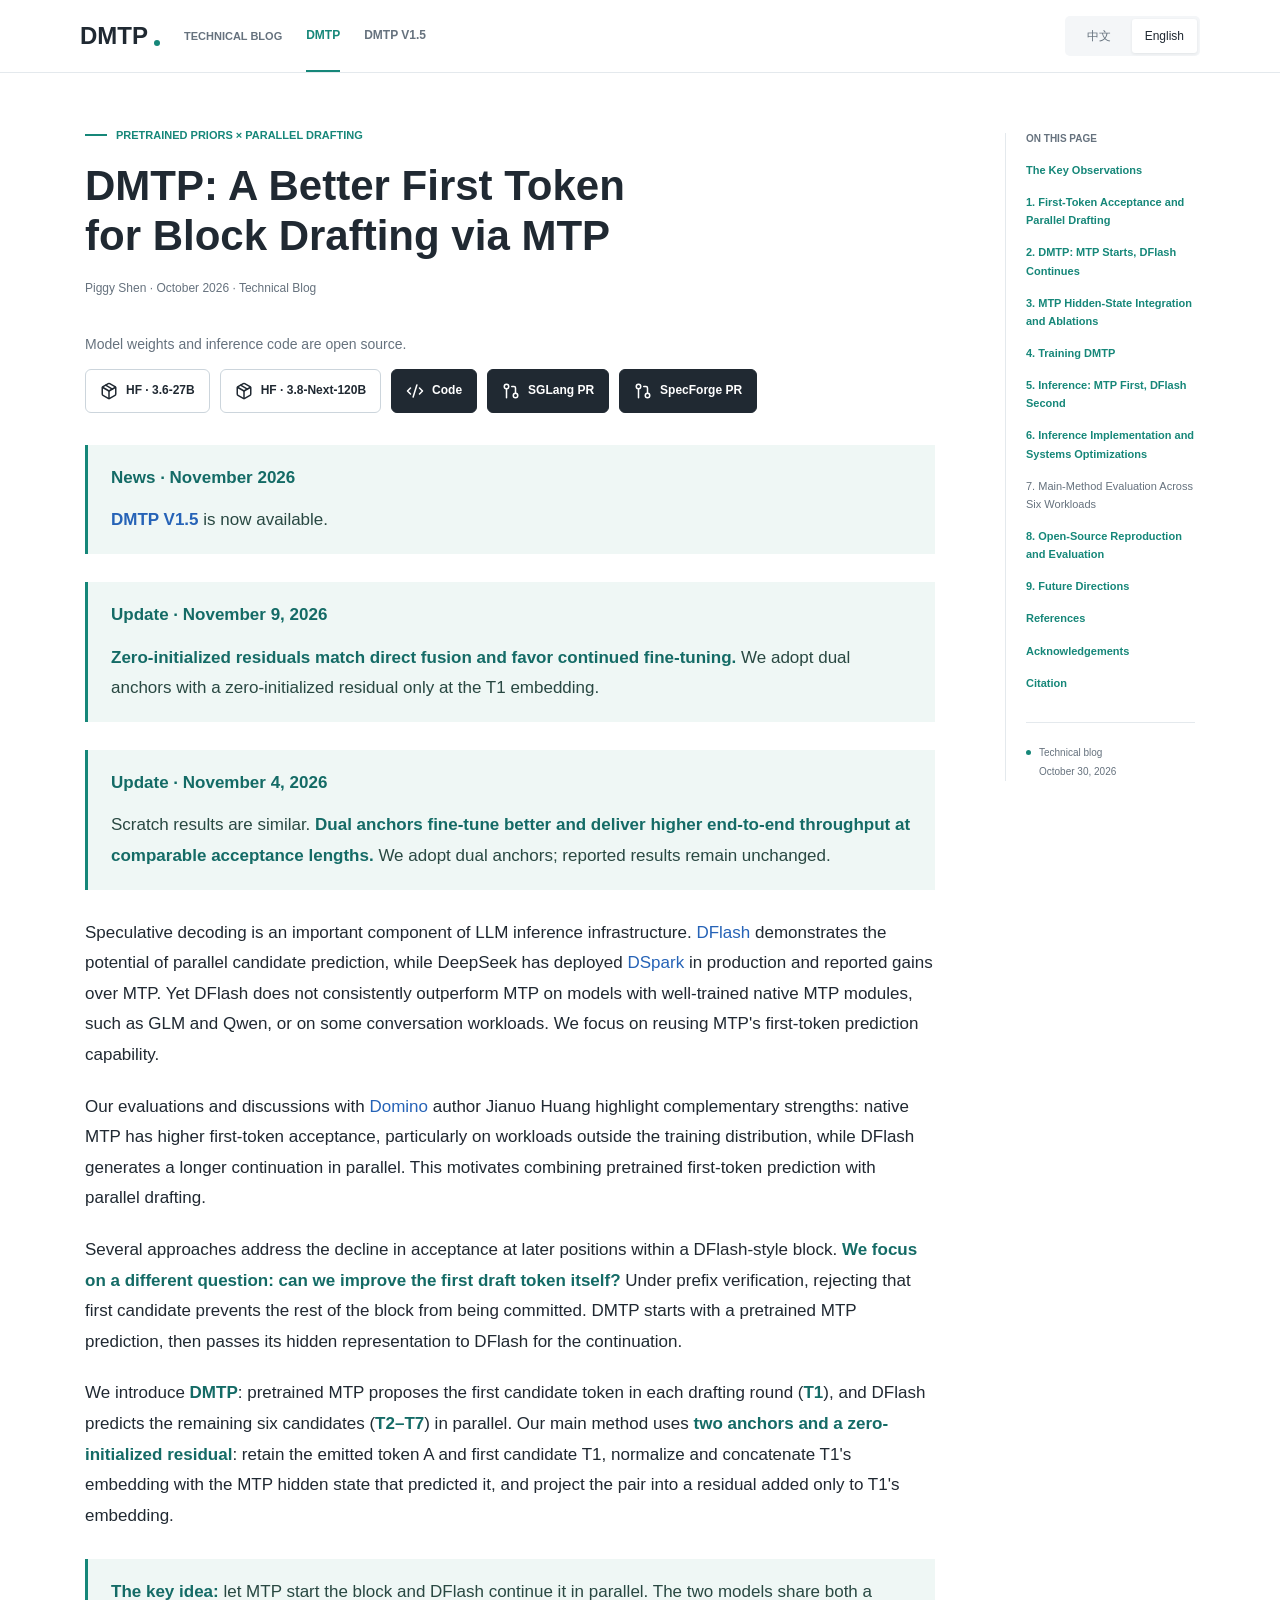
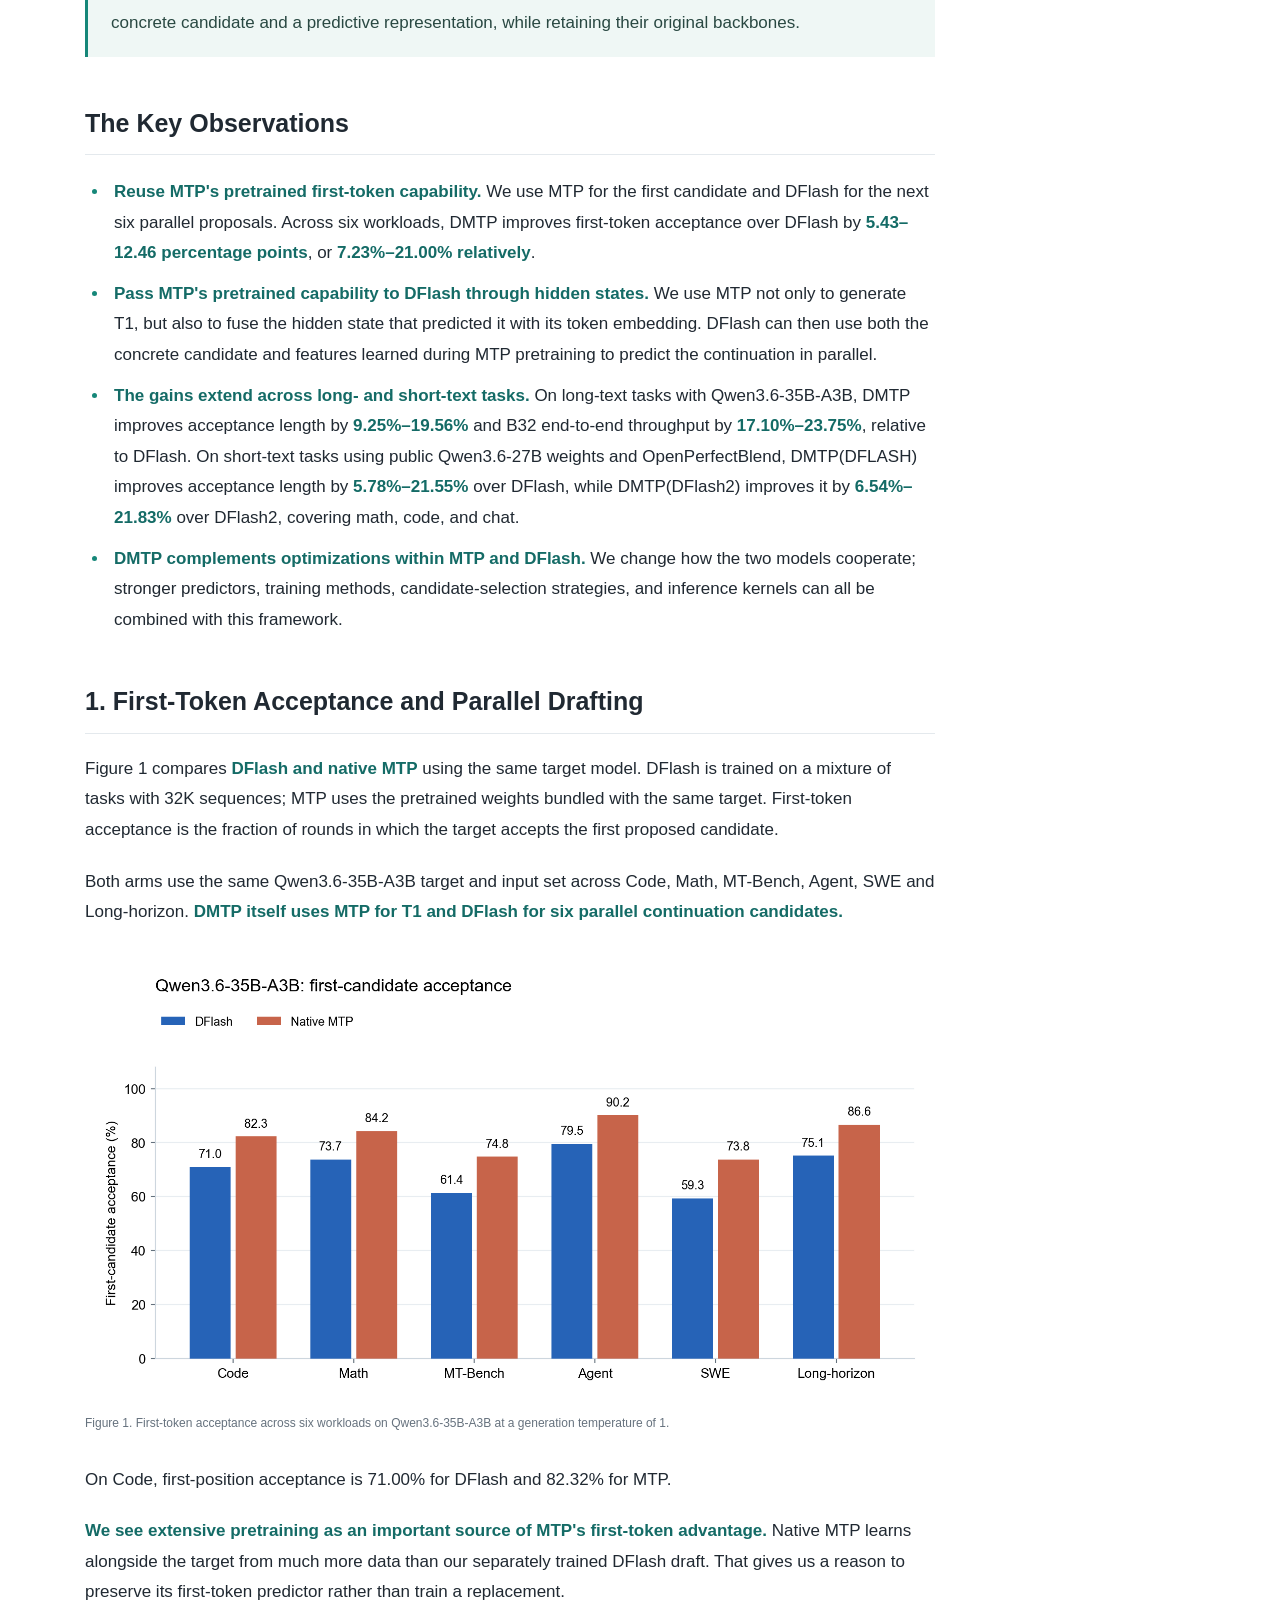
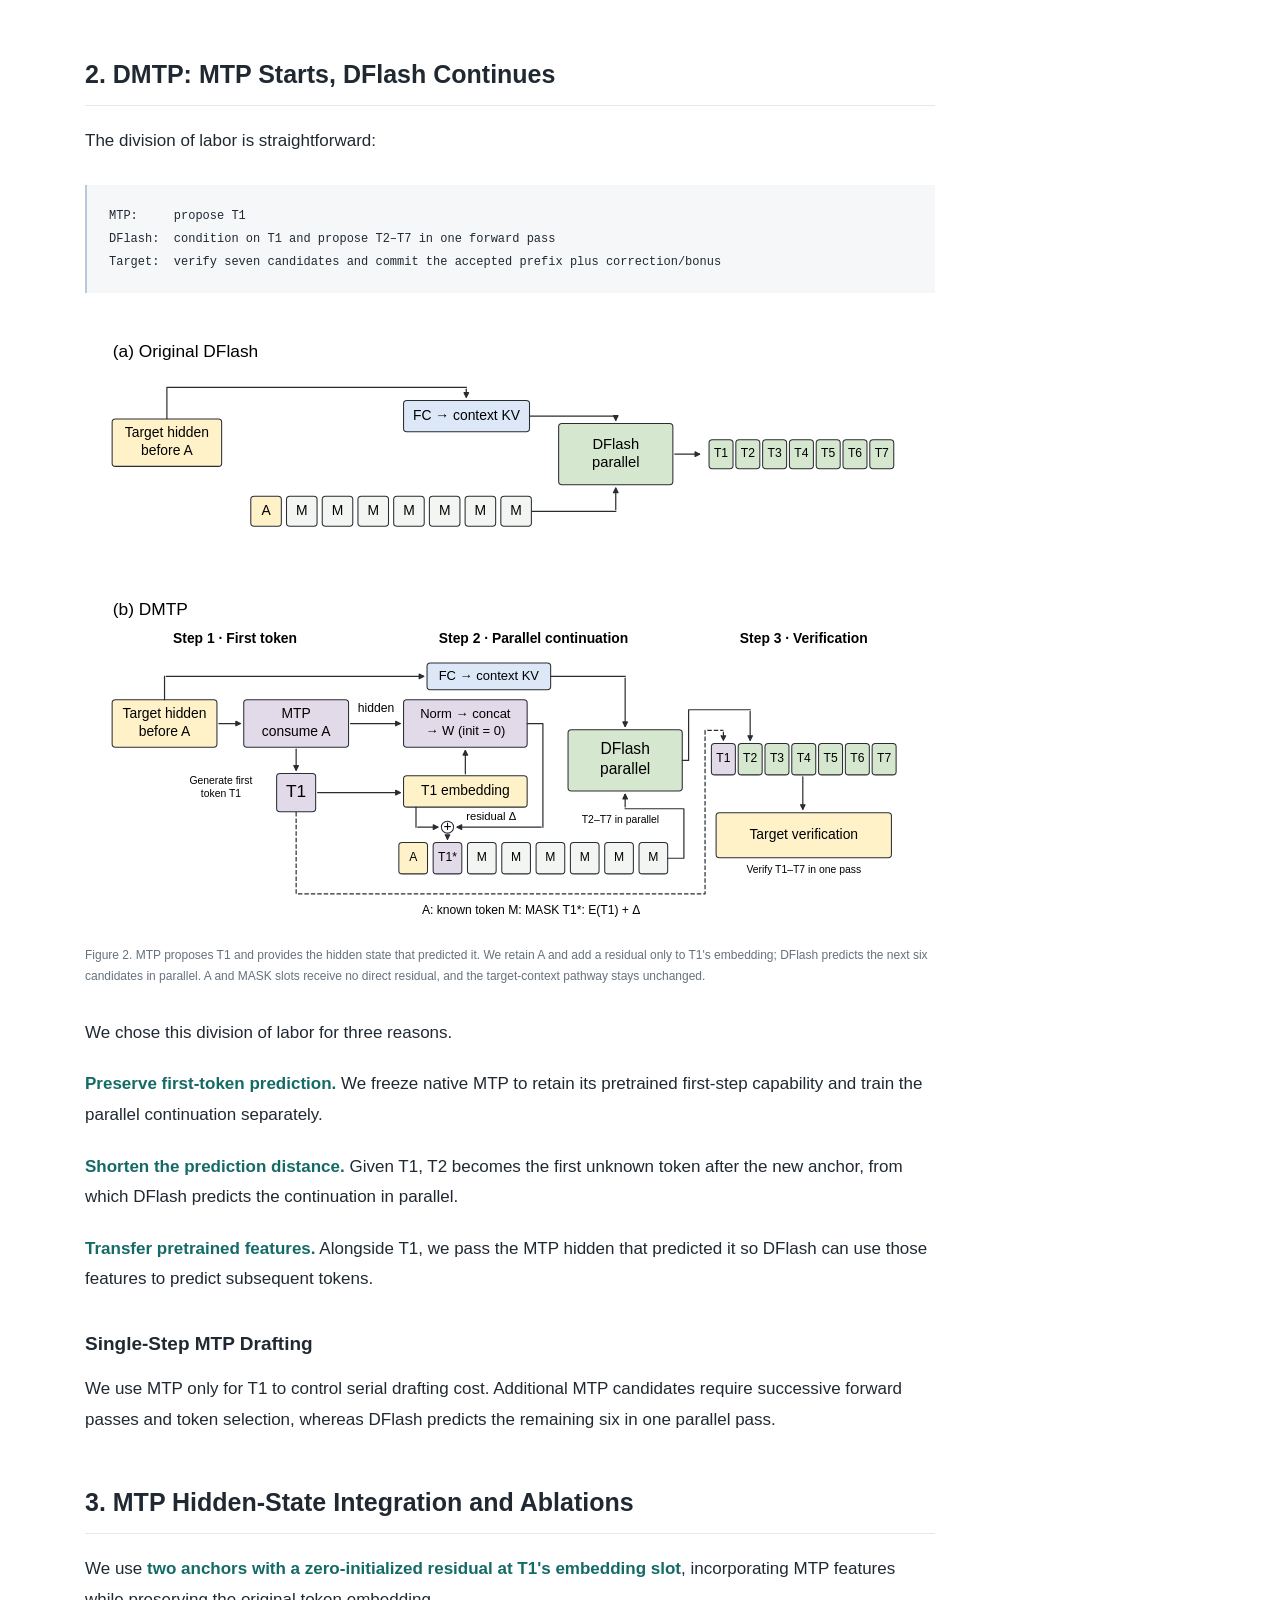
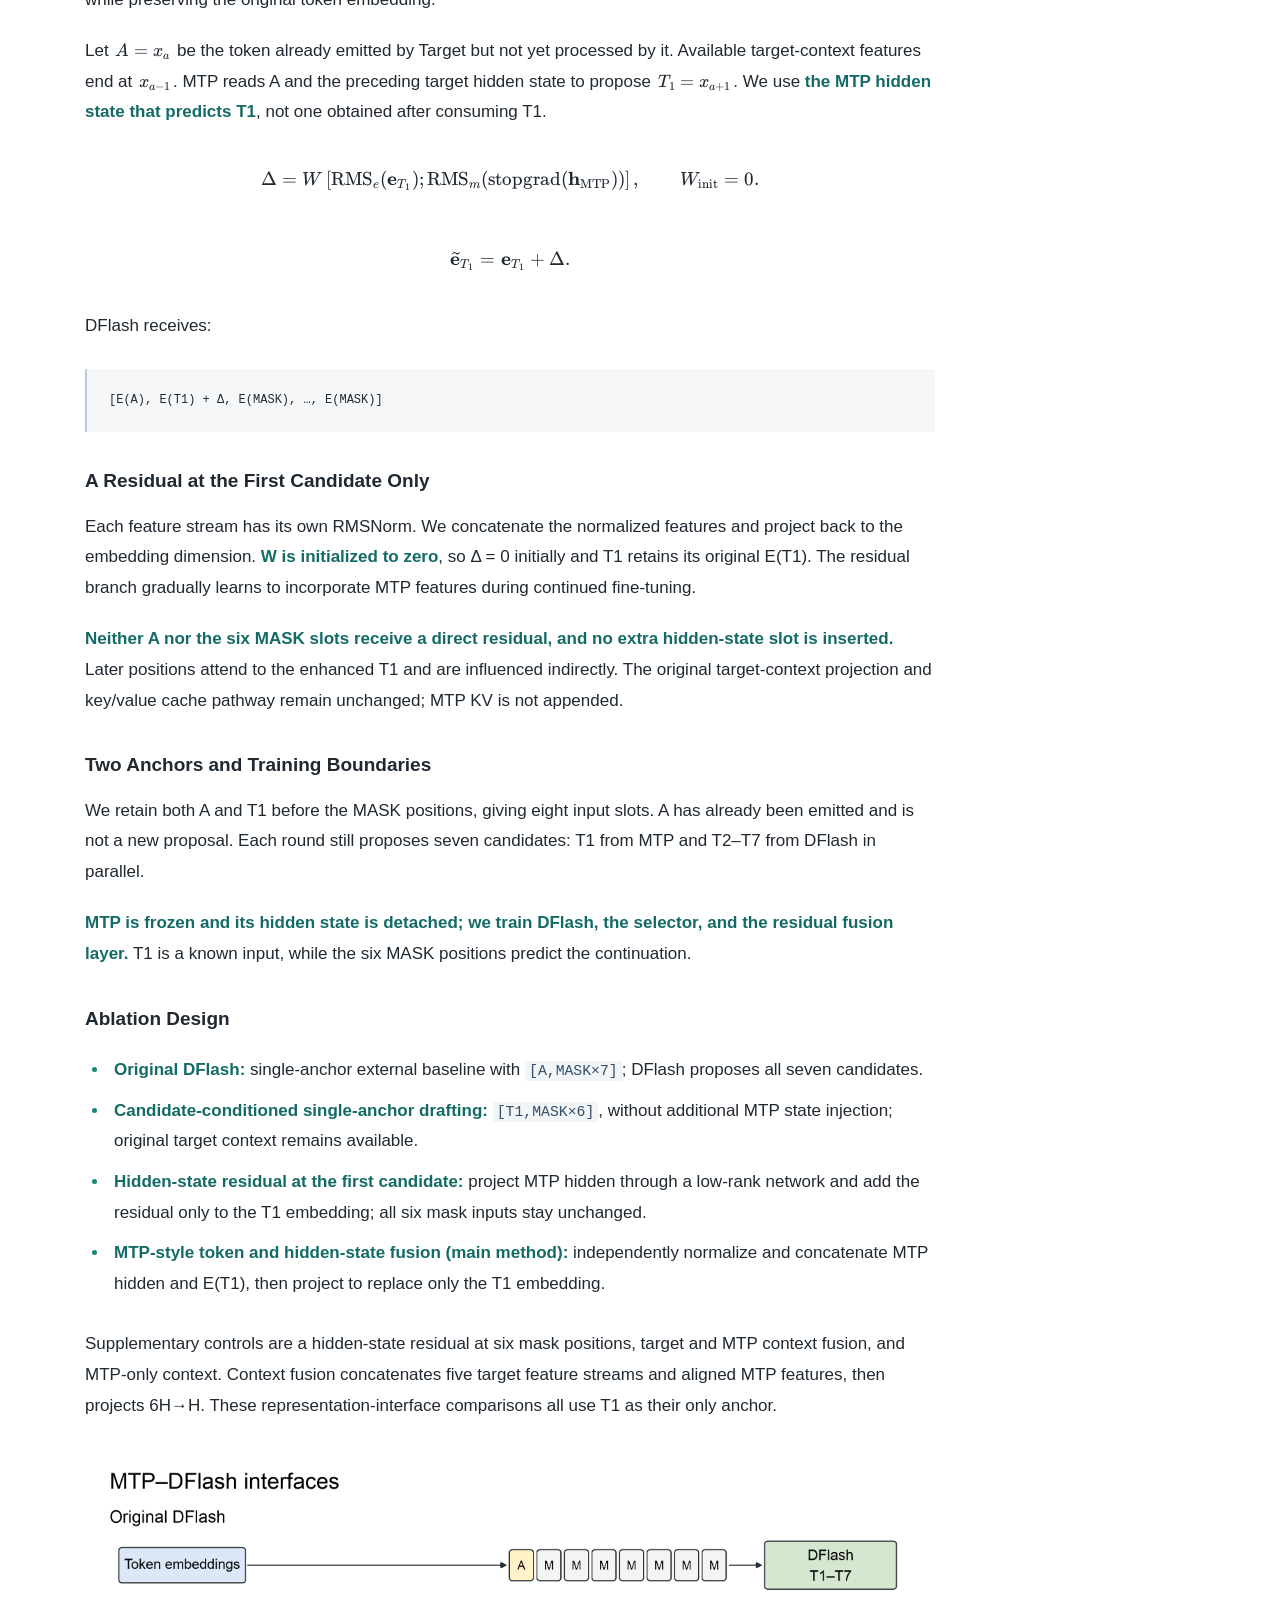
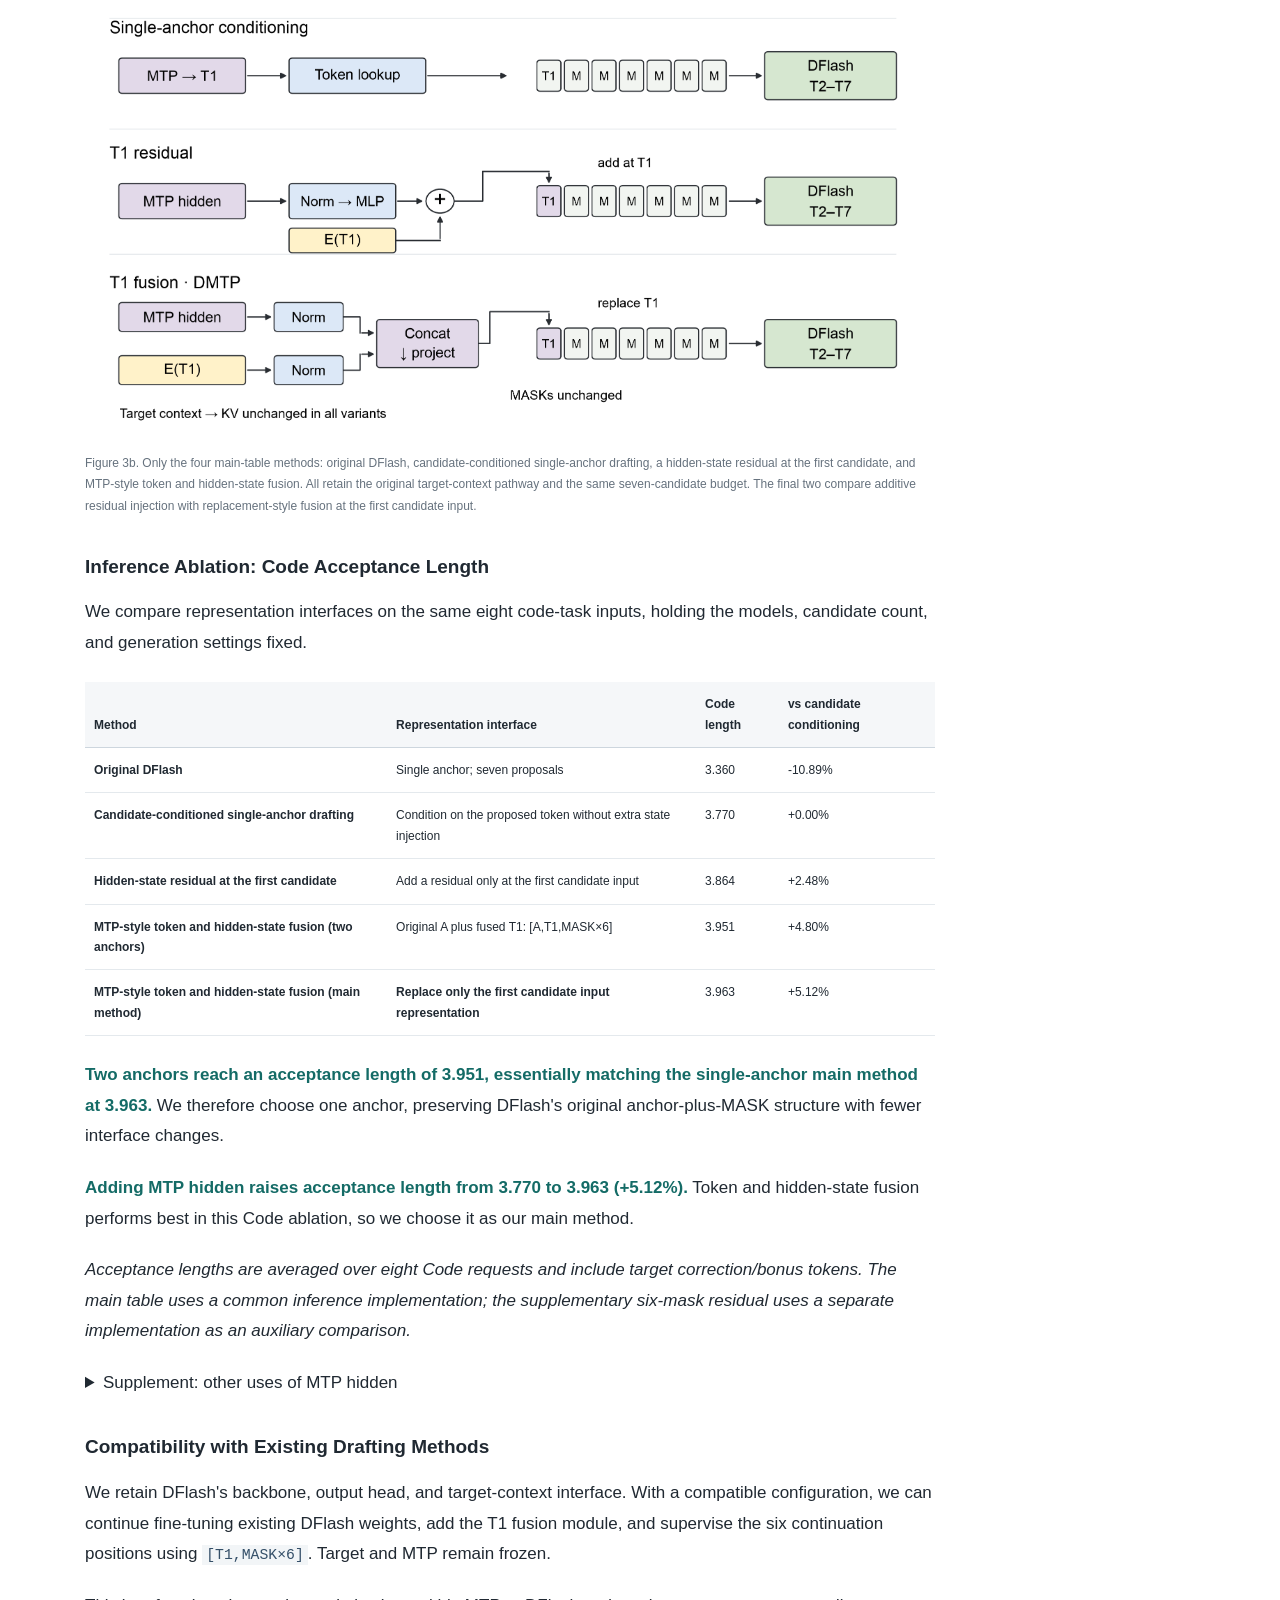
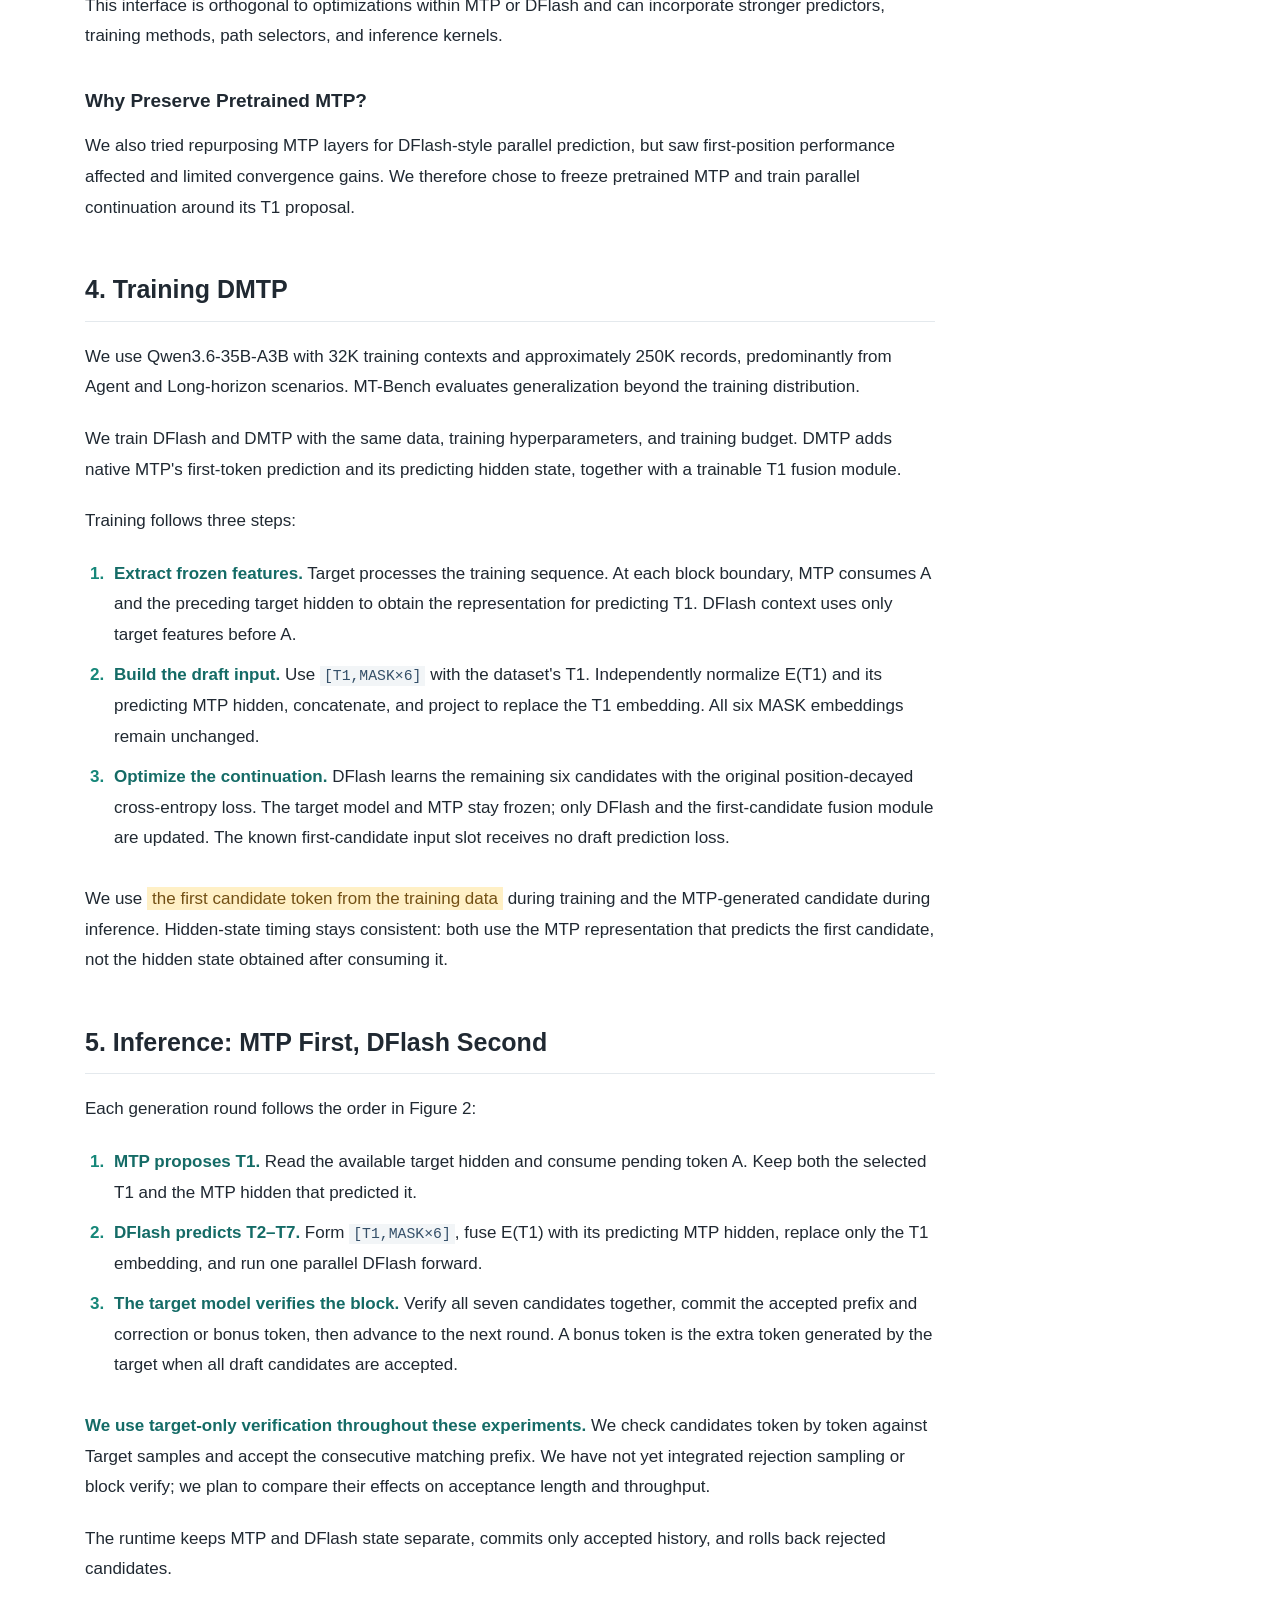
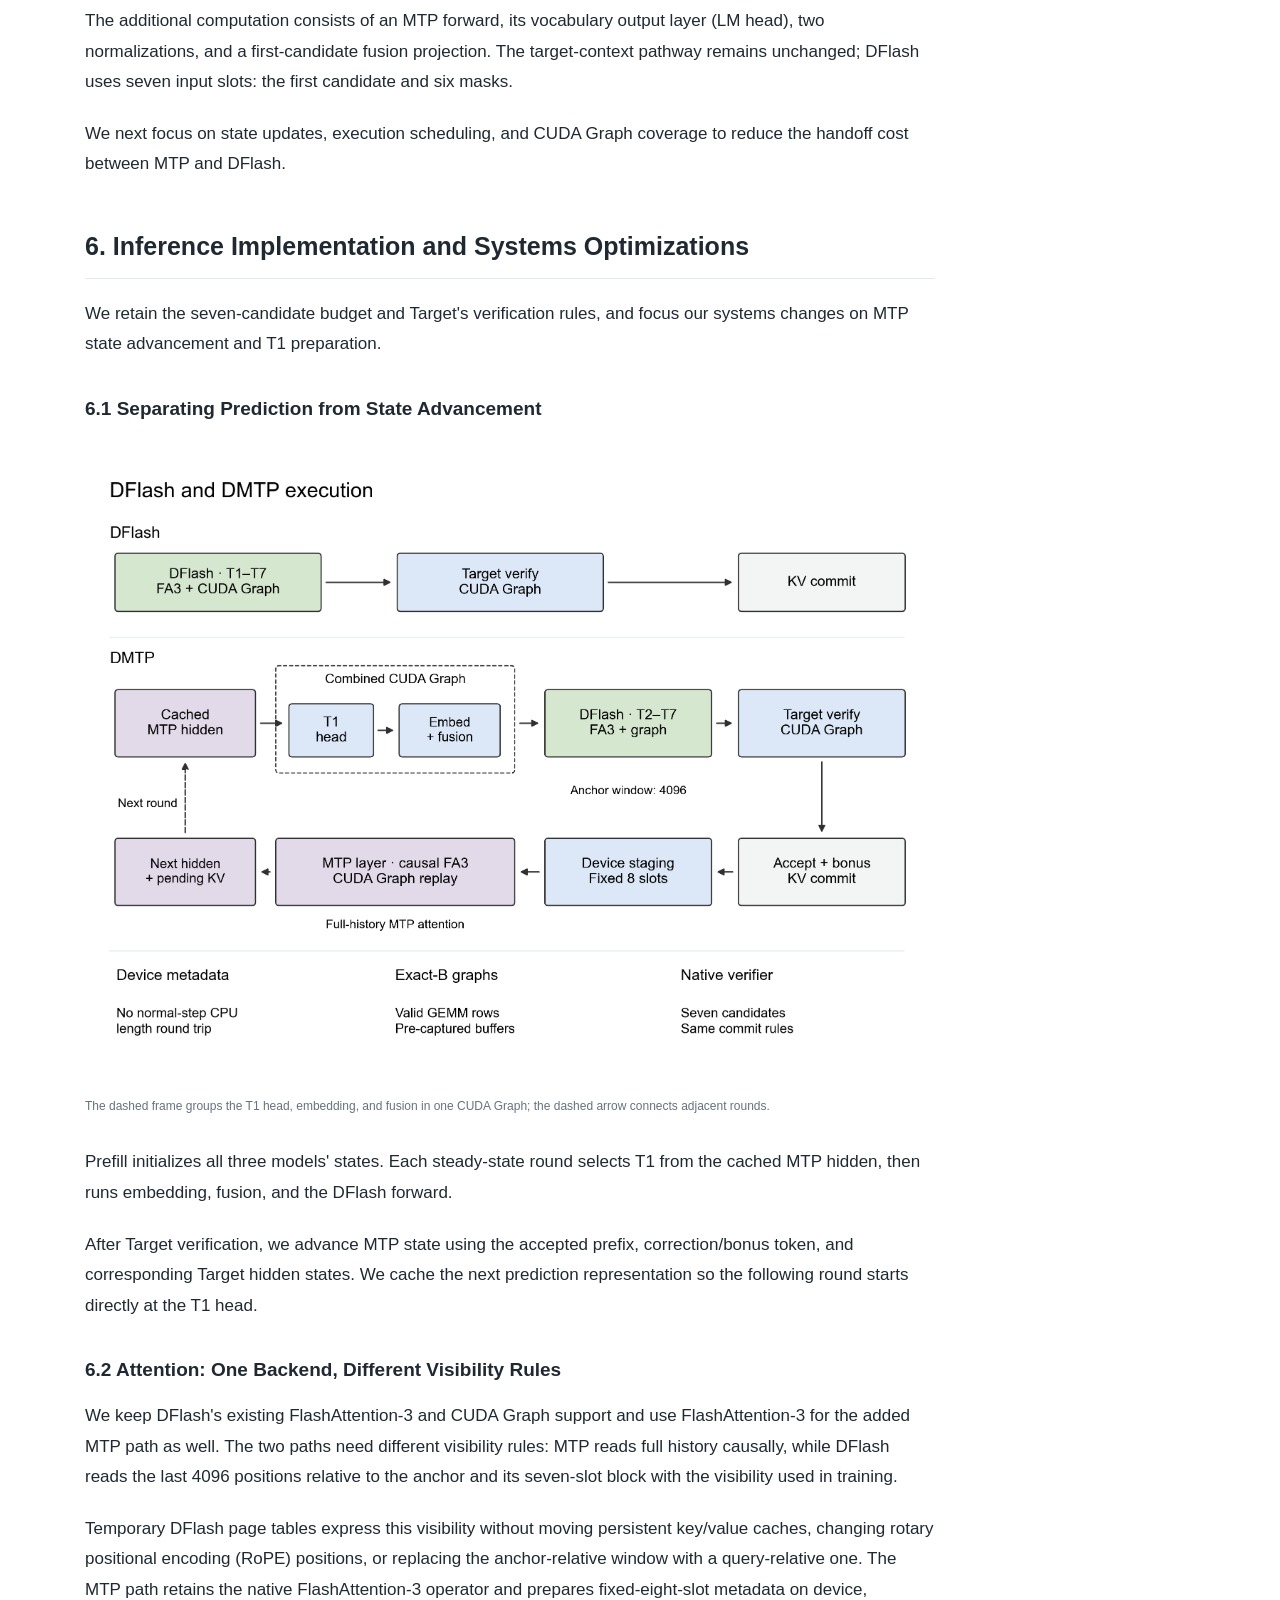
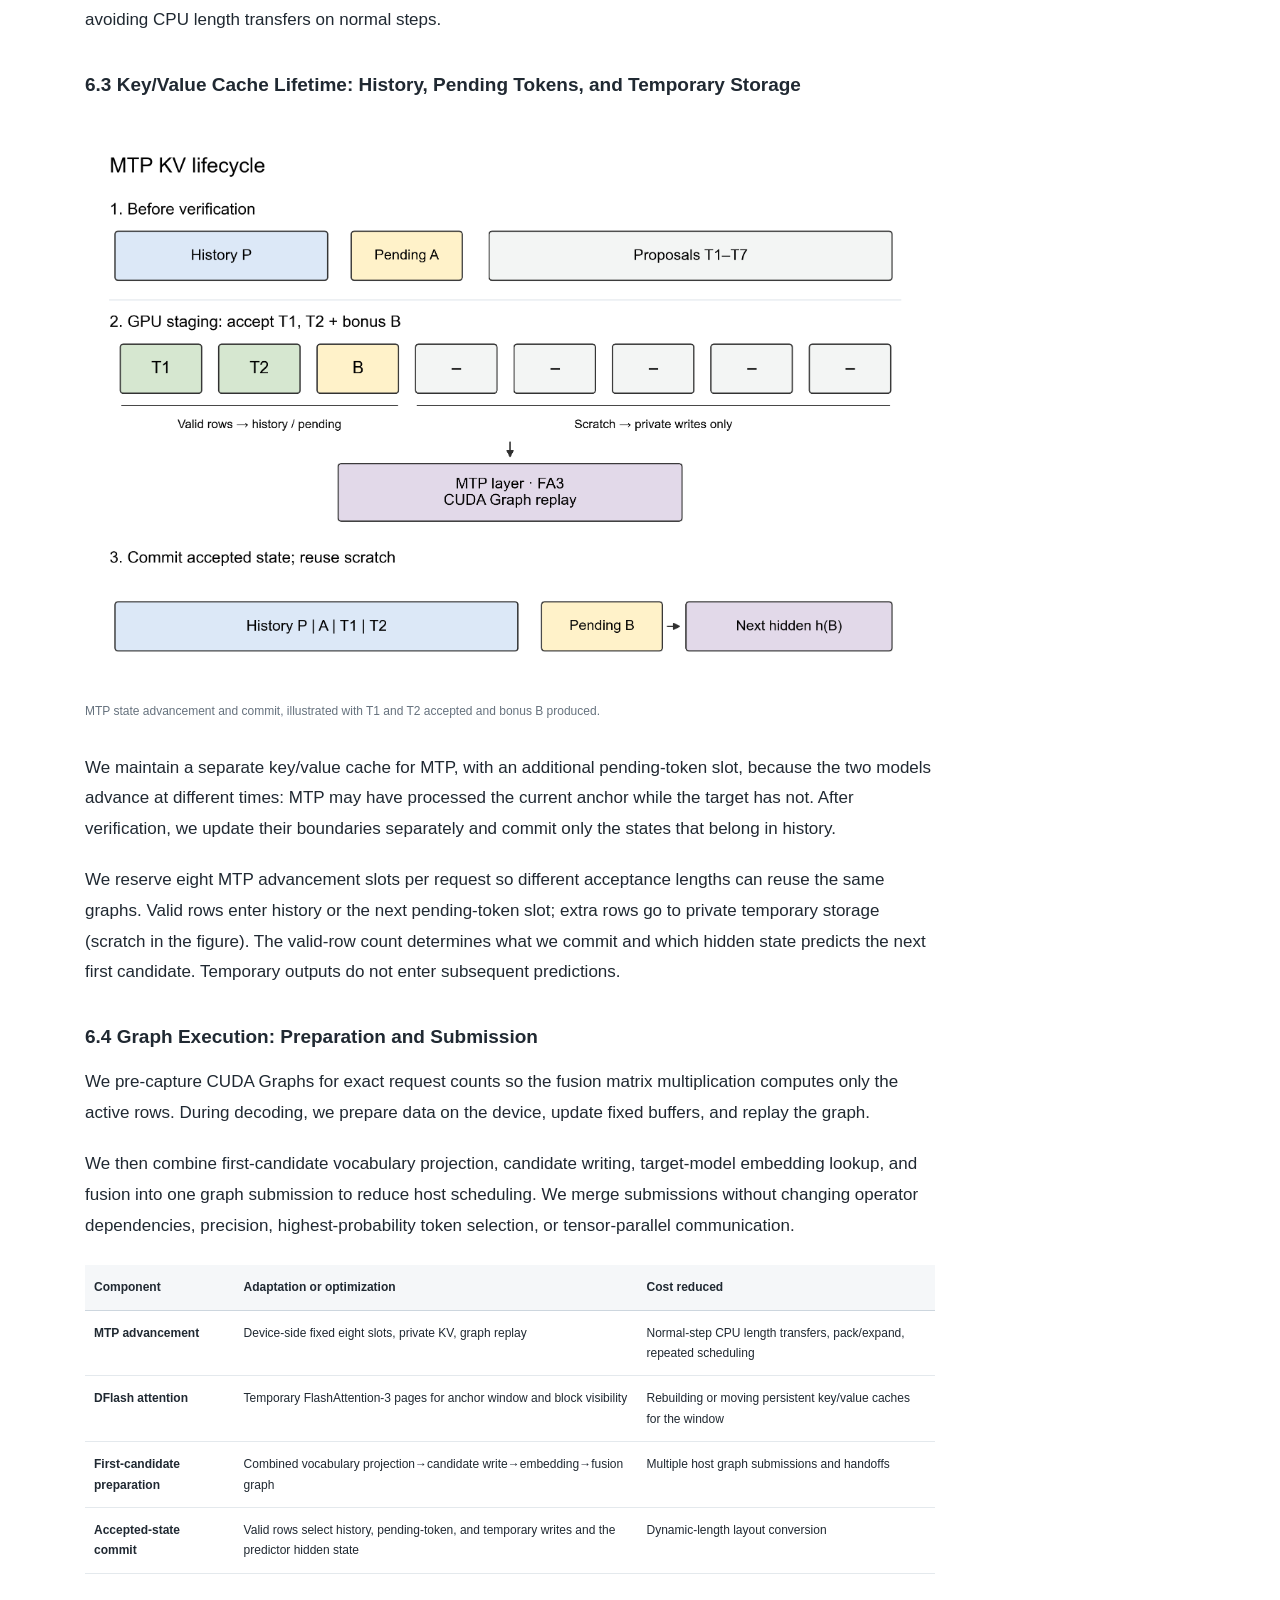
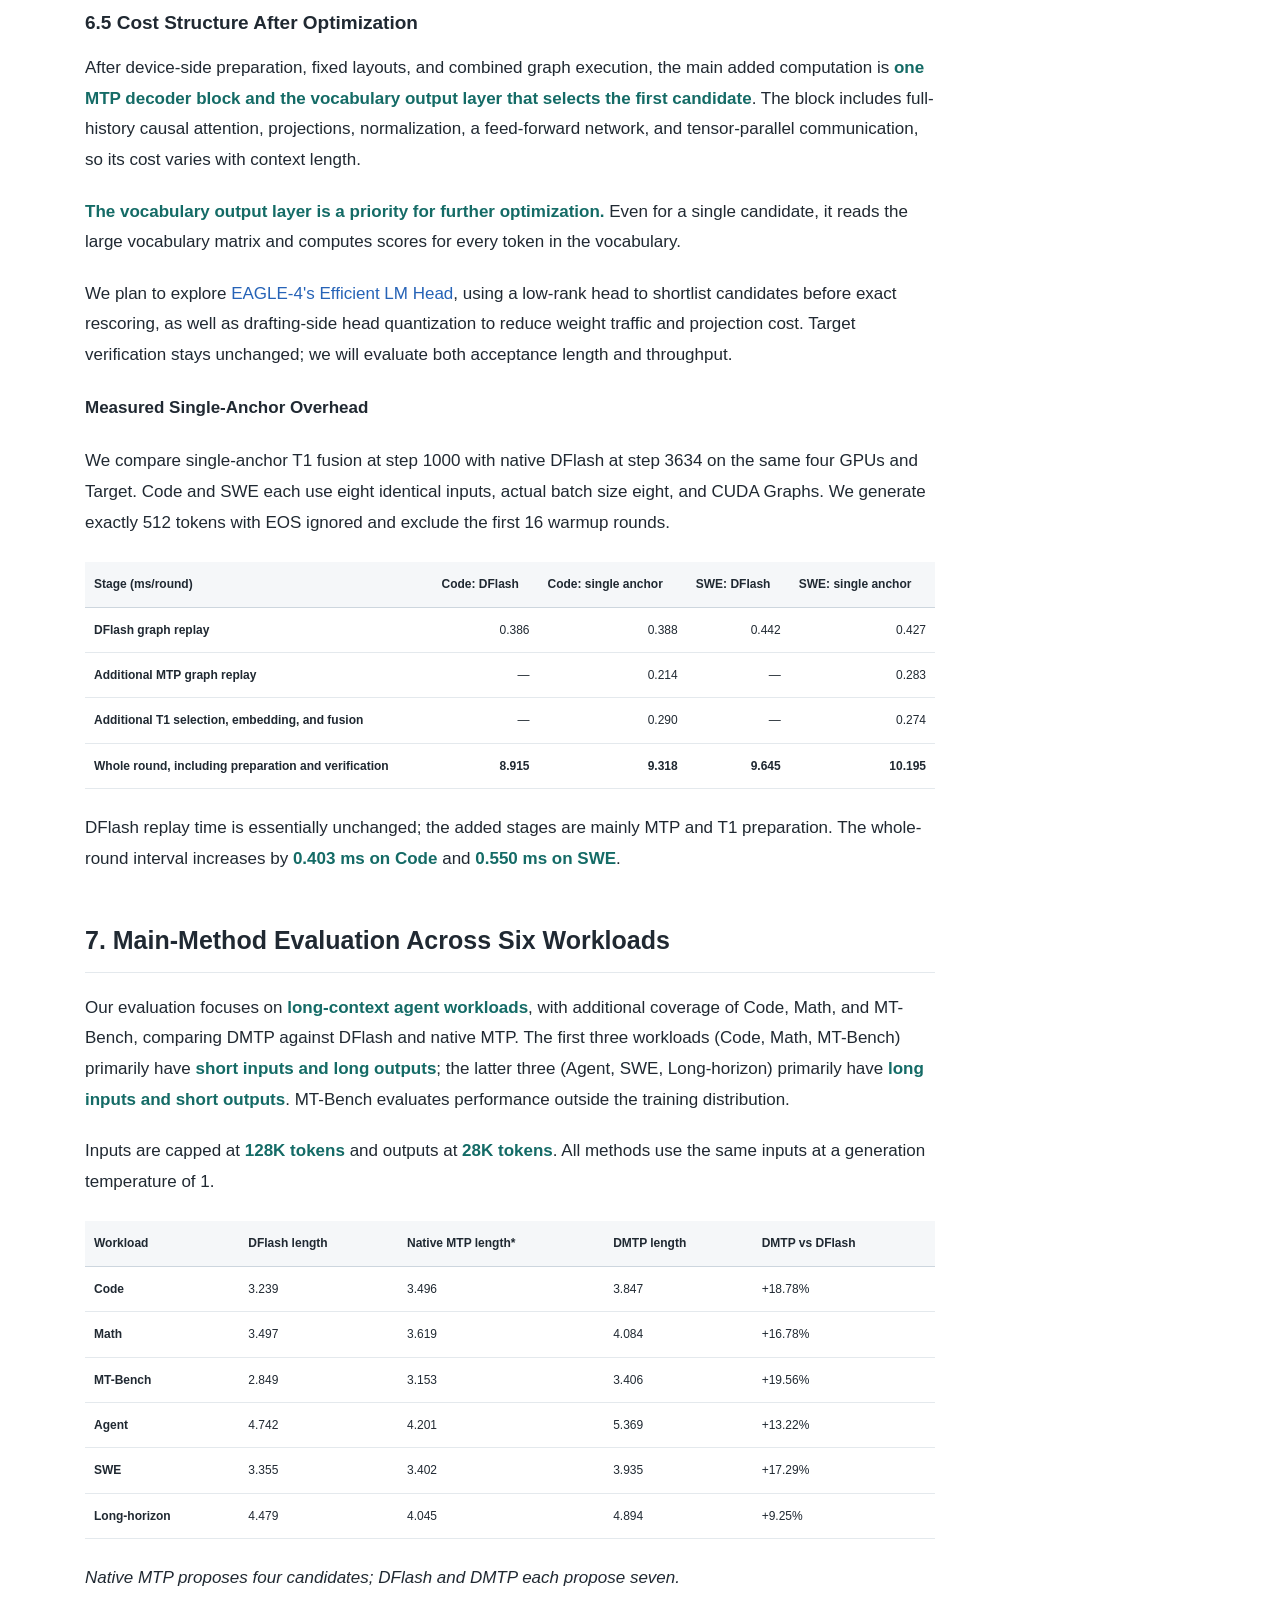
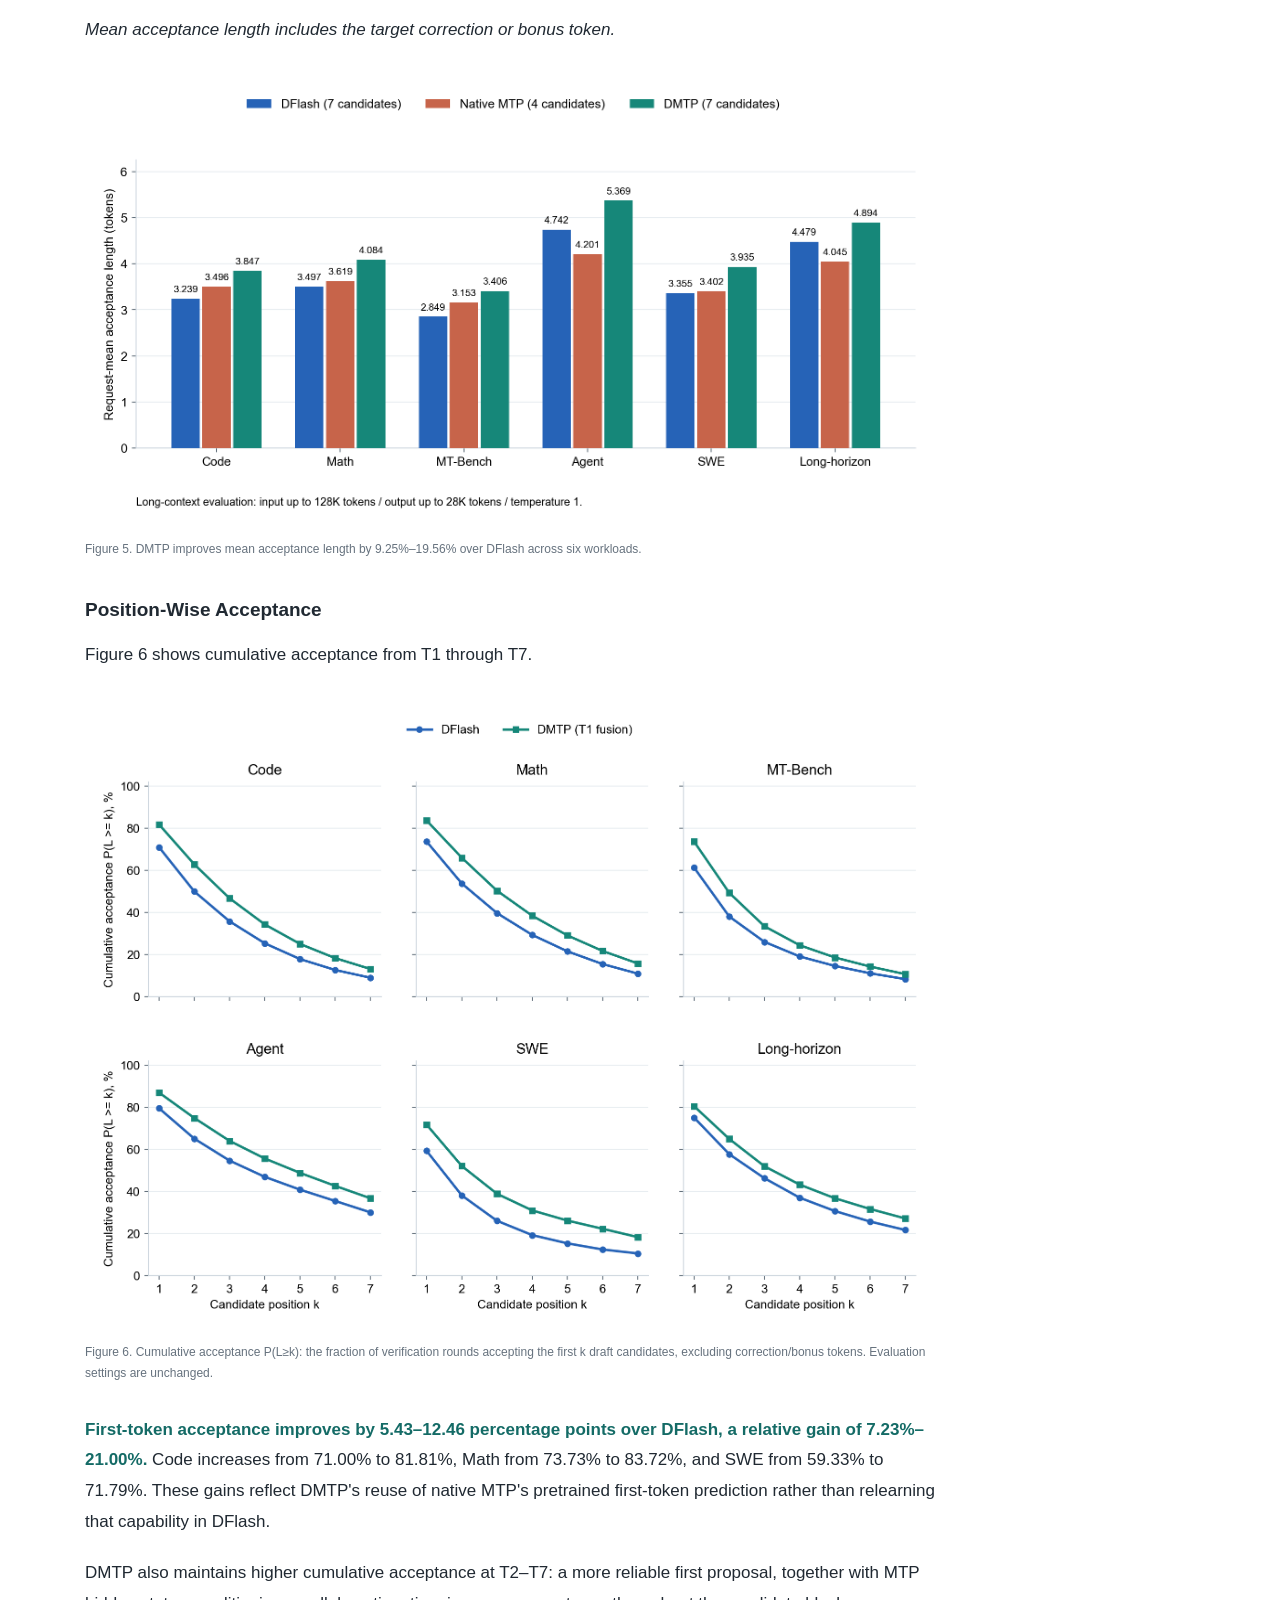
==== index.html @ 71290324 "Publish DMTP V1.5: shifting gains and joint training" ====
<!doctype html>
<html lang="en"><head><meta charset="utf-8"><meta name="viewport" content="width=device-width,initial-scale=1">
<title>DMTP: A Better First Token for Block Drafting via MTP</title>
<meta name="description" content="DMTP combines pretrained MTP first-token prediction with parallel DFlash drafting. A technical blog by Piggy Shen covering the method, inference design, and evaluation.">
<link rel="stylesheet" href="katex.min.css"><link rel="stylesheet" href="style.css"></head>
<body>
<header class="site-header"><div class="header-inner">
<a class="wordmark" href="index.html" data-edition-link aria-label="DMTP home">DMTP<span class="wordmark-dot"></span></a>
<span class="header-note"><span data-lang="zh" hidden>技术博客</span><span data-lang="en">TECHNICAL BLOG</span></span>
<nav class="version-nav" aria-label="Blog editions"><a href="index.html" data-edition-link aria-current="page">DMTP</a><a href="v1.5.html" data-edition-link>DMTP V1.5</a></nav>
<div class="language-control" role="group" aria-label="Language / 语言">
<button type="button" data-set-lang="zh" aria-pressed="false">中文</button><button type="button" data-set-lang="en" aria-pressed="true">English</button>
</div></div></header>
<div class="reading-progress" aria-hidden="true"><span></span></div>
<main class="layout">
<div class="article-column">
<div class="edition"><span class="edition-line"></span><span data-lang="zh" hidden>预训练先验 × 并行续写</span><span data-lang="en">PRETRAINED PRIORS × PARALLEL DRAFTING</span></div>
<article id="article-zh" lang="zh-CN" hidden><h1>DMTP：让预训练 MTP 为并行 Draft 开个好头</h1>
<p><strong>Piggy Shen · 2026 年 10 月 · 技术博客</strong></p>

<div class="release-resources">
<p class="release-note">权重与推理代码已开源。</p>
<nav class="resource-links" aria-label="开源权重与代码">
<a class="resource-link" href="https://huggingface.co/Piggy12/Qwen3.6-27B-DMTP" target="_blank" rel="noopener noreferrer" title="Qwen3.6-27B DMTP weights on Hugging Face"><img class="resource-icon" src="resource-model.svg" width="18" height="18" alt=""><span>HF · 3.6-27B</span></a>
<a class="resource-link" href="https://huggingface.co/Piggy12/Qwen3.8-next-120b-dmtp" target="_blank" rel="noopener noreferrer" title="Qwen3.8-Next-120B DMTP weights on Hugging Face"><img class="resource-icon" src="resource-model.svg" width="18" height="18" alt=""><span>HF · 3.8-Next-120B</span></a>
<a class="resource-link resource-link--primary" href="https://github.com/Sylvan820/sglang-dmtp/tree/dmtp-qsa-four-slot-20261113" target="_blank" rel="noopener noreferrer" title="DMTP QSA inference code"><img class="resource-icon" src="resource-code.svg" width="18" height="18" alt=""><span>Code</span></a>
<a class="resource-link resource-link--primary" href="https://github.com/sgl-project/sglang/pull/50270" target="_blank" rel="noopener noreferrer" title="SGLang pull request #50270"><img class="resource-icon" src="resource-pr.svg" width="18" height="18" alt=""><span>SGLang PR</span></a>
<a class="resource-link resource-link--primary" href="https://github.com/sgl-project/SpecForge/pull/1067" target="_blank" rel="noopener noreferrer" title="SpecForge pull request #1067"><img class="resource-icon" src="resource-pr.svg" width="18" height="18" alt=""><span>SpecForge PR</span></a>
</nav>
</div>
<blockquote>
<p><strong>News · 2026 年 11 月</strong></p>
<p><a href="v1.5.html?lang=zh" data-edition-link><strong>DMTP V1.5</strong></a> 已发布。</p>
</blockquote>
<blockquote>
<p><strong>Update · 2026 年 11 月 9 日</strong></p>
<p><strong>零初始化残差与直接融合效果接近，但更利于续训</strong>。主方法改为双 anchor，仅在 T1 embedding 加零初始化残差。</p>
</blockquote>
<blockquote>
<p><strong>Update · 2026 年 11 月 4 日</strong></p>
<p>单、双 anchor 从头训练效果接近；<strong>双 anchor 续训更好，同等接受长度下端到端吞吐更高</strong>。后续采用双 anchor，本文数据不变。</p>
</blockquote>
<p>投机解码已成为大模型推理基础设施的重要组成部分。<a href="https://z-lab.ai/projects/dflash/">DFlash</a> 展示了并行预测多个候选的潜力，DeepSeek 也在生产服务中采用 <a href="https://arxiv.org/abs/2607.05147">DSpark</a>，并报告了相对 MTP 的收益。然而，在 GLM、Qwen 等原生 MTP 训练充分的模型及部分对话场景中，DFlash 相比 MTP 并不总有显著优势。我们关注的是如何复用 MTP 的首 token 预测能力。</p>
<p>我们的评测以及与 <a href="https://arxiv.org/abs/2605.29707">Domino</a> 作者 Jianuo Huang 的讨论，揭示了两者的互补性：原生 MTP 的首 token 接受率更高，在训练分布之外的场景下尤其明显；DFlash 则能并行生成更长的续写。这为结合预训练首位能力与并行预测提供了直接动机。</p>
<p>针对 DFlash 类模型在候选块内后续位置接受率逐渐衰减的问题，已有多种改进方案。<strong>我们关注的是另一个问题：能不能先把第一个候选 token 的接受率提上去？</strong> 验证按连续前缀接受：首位被拒绝，后面的候选就无法在本轮提交。DMTP 从预训练 MTP 的首位预测出发，再把预测它时的隐藏状态传给 DFlash，帮助后续并行续写。</p>
<p>我们提出 <strong>DMTP</strong>：由预训练 MTP 生成每轮起草的第一个候选 token（记为 <strong>T1</strong>），再由 DFlash 并行生成后六个候选（<strong>T2～T7</strong>）。主方法采用<strong>双 anchor 与零初始化残差</strong>：保留已输出的 A 和首候选 T1，将 T1 词嵌入与预测它时的 MTP 隐藏状态归一化、拼接投影，得到仅加在 T1 词嵌入上的残差。</p>
<blockquote>
<p><strong>核心思路：</strong> 让 MTP 为生成开个好头，让 DFlash 并行完成续写。两者既共享候选 token，也通过预测表示建立联系，而不必替换各自的主干。</p>
</blockquote>
<h2 id="zh-section-0">核心观察</h2>
<ul>
<li><strong>复用 MTP 的预训练首位能力。</strong> 我们让 MTP 生成首个候选，再由 DFlash 并行预测后六个候选。在六类任务上，DMTP 相对 DFlash 的首 token 接受率提高 <strong>5.43～12.46 个百分点</strong>，相对提升 <strong>7.23%～21.00%</strong>。</li>
<li><strong>通过隐藏状态，把 MTP 的预训练能力带给 DFlash。</strong> 我们不只让 MTP 生成首个候选，还把预测它时的隐藏状态与候选的词嵌入融合。这样，DFlash 在续写时既能看到具体的候选，也能利用 MTP 在预训练中学到的特征，帮助后续 token 的并行预测。</li>
<li><strong>收益同时覆盖长文与短文任务。</strong> 长文任务中，在 Qwen3.6-35B-A3B 上，DMTP 相对 DFlash 的接受长度提高 <strong>9.25%～19.56%</strong>，B32 端到端吞吐提高 <strong>17.10%～23.75%</strong>。短文任务中，基于公开 Qwen3.6-27B 与 OpenPerfectBlend，DMTP（DFLASH）相对 DFlash 的接受长度提高 <strong>5.78%～21.55%</strong>，DMTP（DFlash2）相对 DFlash2 提高 <strong>6.54%～21.83%</strong>，覆盖数学、代码与聊天任务。</li>
<li><strong>与 MTP、DFlash 的优化正交。</strong> DMTP 改进的是两者的协作方式；更强的预测器、训练方法、候选选择策略和推理 kernel，都可以继续结合到这一框架中。</li>
</ul>
<h2 id="zh-section-1">1. 首位接受率与并行 Draft</h2>
<p>图 1 比较同一目标模型上的 <strong>DFlash 与原生 MTP</strong>。DFlash 使用混合任务数据训练，训练长度为 32K；MTP 使用同一目标模型自带的预训练权重。首 token 接受率指每轮第一个候选被目标模型接受的比例。</p>
<p>两组采用相同的Qwen3.6-35B-A3B target和输入集合，覆盖Code、Math、MT-Bench、Agent、SWE、Long-horizon六类负载。<strong>DMTP组合只用MTP生成T1，后续六个候选由DFlash并行生成。</strong></p>
<figure><a href="first-token.png" target="_blank" rel="noopener" title="查看原图"><img loading="lazy" src="first-token.png" alt="DFlash与原生MTP六类首位接受率"></a></figure>
<p><em>图 1：Qwen3.6-35B-A3B 在六类任务上的首 token 接受率，生成温度为 1。</em></p>
<p>Code 上，DFlash 与 MTP 的首位接受率分别为 71.00% 和 82.32%。</p>
<p><strong>我们认为，大规模预训练是 MTP 首位优势的重要来源。</strong> 原生 MTP 随 Target 一起训练，接触的数据远多于我们单独训练的 DFlash draft。这让我们更倾向于保留它已经学到的首位预测能力，而不是重新训练一个替代模块。</p>
<h2 id="zh-section-2">2. DMTP：MTP 生成首个候选，DFlash 并行续写</h2>
<p>最直接的分工是：</p>
<pre><code class="language-text">MTP：生成 T1
DFlash：以 T1 为条件，一次生成 T2～T7
Target：验证七个候选，提交接受前缀与修正/bonus
</code></pre>
<figure><a href="architecture.svg" target="_blank" rel="noopener" title="查看原图"><img loading="lazy" src="architecture.svg" alt="双 anchor DMTP：只在 T1 的词嵌入槽位加入零初始化残差"></a></figure>
<p><em>图 2：MTP 生成首候选 T1，并提供预测它的隐藏状态。我们保留 A，只在 T1 的词嵌入上加入残差；DFlash 并行预测后六个候选。A 与 MASK 槽位不直接加残差，目标模型上下文路径保持不变。</em></p>
<p>我们选择这个分工，主要考虑了三点。</p>
<p><strong>保留首位能力。</strong> 我们冻结原生 MTP，保留其预训练的首位预测，只训练后续的并行 draft。</p>
<p><strong>缩短预测距离。</strong> 给定 T1 后，T2 成为新 anchor 后的第一个未知 token，DFlash 以此为起点并行续写。</p>
<p><strong>传递预训练特征。</strong> 除了 T1，我们还传入预测它时的 MTP hidden，让 DFlash 利用这些特征预测后续 token。</p>
<h3>单步 MTP 预测</h3>
<p>我们只用 MTP 生成 T1，以控制串行 draft 开销。更多 MTP 候选需要逐步前向与选词，而后六个候选可由 DFlash 一次并行生成。</p>
<h2 id="zh-section-3">3. MTP 表示的注入方式</h2>
<p>我们采用<strong>双 anchor + T1 槽位零初始化残差</strong>，将 MTP 的预测特征接入 DFlash，同时保留 T1 原有的词嵌入。</p>
<p>设 <span class="inline-math"><span class="katex"><span class="katex-mathml"><math xmlns="http://www.w3.org/1998/Math/MathML"><semantics><mrow><mi>A</mi><mo>=</mo><msub><mi>x</mi><mi>a</mi></msub></mrow><annotation encoding="application/x-tex">A = x_a</annotation></semantics></math></span><span class="katex-html" aria-hidden="true"><span class="base"><span class="strut" style="height:0.6833em;"></span><span class="mord mathnormal">A</span><span class="mspace" style="margin-right:0.2778em;"></span><span class="mrel">=</span><span class="mspace" style="margin-right:0.2778em;"></span></span><span class="base"><span class="strut" style="height:0.5806em;vertical-align:-0.15em;"></span><span class="mord"><span class="mord mathnormal">x</span><span class="msupsub"><span class="vlist-t vlist-t2"><span class="vlist-r"><span class="vlist" style="height:0.1514em;"><span style="top:-2.55em;margin-left:0em;margin-right:0.05em;"><span class="pstrut" style="height:2.7em;"></span><span class="sizing reset-size6 size3 mtight"><span class="mord mathnormal mtight">a</span></span></span></span><span class="vlist-s">​</span></span><span class="vlist-r"><span class="vlist" style="height:0.15em;"><span></span></span></span></span></span></span></span></span></span></span> 是目标模型已经输出、但尚未处理的 token，已有上下文特征截止 <span class="inline-math"><span class="katex"><span class="katex-mathml"><math xmlns="http://www.w3.org/1998/Math/MathML"><semantics><mrow><msub><mi>x</mi><mrow><mi>a</mi><mo>−</mo><mn>1</mn></mrow></msub></mrow><annotation encoding="application/x-tex">x_{a-1}</annotation></semantics></math></span><span class="katex-html" aria-hidden="true"><span class="base"><span class="strut" style="height:0.6389em;vertical-align:-0.2083em;"></span><span class="mord"><span class="mord mathnormal">x</span><span class="msupsub"><span class="vlist-t vlist-t2"><span class="vlist-r"><span class="vlist" style="height:0.3011em;"><span style="top:-2.55em;margin-left:0em;margin-right:0.05em;"><span class="pstrut" style="height:2.7em;"></span><span class="sizing reset-size6 size3 mtight"><span class="mord mtight"><span class="mord mathnormal mtight">a</span><span class="mbin mtight">−</span><span class="mord mtight">1</span></span></span></span></span><span class="vlist-s">​</span></span><span class="vlist-r"><span class="vlist" style="height:0.2083em;"><span></span></span></span></span></span></span></span></span></span></span>。MTP 读取上一位置的目标模型隐藏状态与 A，生成首候选 <span class="inline-math"><span class="katex"><span class="katex-mathml"><math xmlns="http://www.w3.org/1998/Math/MathML"><semantics><mrow><msub><mi>T</mi><mn>1</mn></msub><mo>=</mo><msub><mi>x</mi><mrow><mi>a</mi><mo>+</mo><mn>1</mn></mrow></msub></mrow><annotation encoding="application/x-tex">T_1 = x_{a+1}</annotation></semantics></math></span><span class="katex-html" aria-hidden="true"><span class="base"><span class="strut" style="height:0.8333em;vertical-align:-0.15em;"></span><span class="mord"><span class="mord mathnormal" style="margin-right:0.13889em;">T</span><span class="msupsub"><span class="vlist-t vlist-t2"><span class="vlist-r"><span class="vlist" style="height:0.3011em;"><span style="top:-2.55em;margin-left:-0.1389em;margin-right:0.05em;"><span class="pstrut" style="height:2.7em;"></span><span class="sizing reset-size6 size3 mtight"><span class="mord mtight">1</span></span></span></span><span class="vlist-s">​</span></span><span class="vlist-r"><span class="vlist" style="height:0.15em;"><span></span></span></span></span></span></span><span class="mspace" style="margin-right:0.2778em;"></span><span class="mrel">=</span><span class="mspace" style="margin-right:0.2778em;"></span></span><span class="base"><span class="strut" style="height:0.6389em;vertical-align:-0.2083em;"></span><span class="mord"><span class="mord mathnormal">x</span><span class="msupsub"><span class="vlist-t vlist-t2"><span class="vlist-r"><span class="vlist" style="height:0.3011em;"><span style="top:-2.55em;margin-left:0em;margin-right:0.05em;"><span class="pstrut" style="height:2.7em;"></span><span class="sizing reset-size6 size3 mtight"><span class="mord mtight"><span class="mord mathnormal mtight">a</span><span class="mbin mtight">+</span><span class="mord mtight">1</span></span></span></span></span><span class="vlist-s">​</span></span><span class="vlist-r"><span class="vlist" style="height:0.2083em;"><span></span></span></span></span></span></span></span></span></span></span>。我们使用的是<strong>预测 T1 时的 MTP 隐藏状态</strong>，而不是消费 T1 之后的隐藏状态。</p>
<div class="equation"><span class="katex-display"><span class="katex"><span class="katex-mathml"><math xmlns="http://www.w3.org/1998/Math/MathML" display="block"><semantics><mrow><mi mathvariant="normal">Δ</mi><mo>=</mo><mi>W</mi><mrow><mo fence="true">[</mo><msub><mrow><mi mathvariant="normal">RMS</mi><mo>⁡</mo></mrow><mi>e</mi></msub><mo stretchy="false">(</mo><msub><mi mathvariant="bold">e</mi><msub><mi>T</mi><mn>1</mn></msub></msub><mo stretchy="false">)</mo><mo separator="true">;</mo><msub><mrow><mi mathvariant="normal">RMS</mi><mo>⁡</mo></mrow><mi>m</mi></msub><mo stretchy="false">(</mo><mi mathvariant="normal">stopgrad</mi><mo>⁡</mo><mo stretchy="false">(</mo><msub><mi mathvariant="bold">h</mi><mrow><mi mathvariant="normal">M</mi><mi mathvariant="normal">T</mi><mi mathvariant="normal">P</mi></mrow></msub><mo stretchy="false">)</mo><mo stretchy="false">)</mo><mo fence="true">]</mo></mrow><mo separator="true">,</mo><mspace width="2em"/><msub><mi>W</mi><mrow><mi mathvariant="normal">i</mi><mi mathvariant="normal">n</mi><mi mathvariant="normal">i</mi><mi mathvariant="normal">t</mi></mrow></msub><mo>=</mo><mn>0.</mn></mrow><annotation encoding="application/x-tex">\Delta = W\left[\operatorname{RMS}_e(\mathbf e_{T_1});\operatorname{RMS}_m(\operatorname{stopgrad}(\mathbf h_{\mathrm{MTP}}))\right],\qquad W_{\mathrm{init}}=0.</annotation></semantics></math></span><span class="katex-html" aria-hidden="true"><span class="base"><span class="strut" style="height:0.6833em;"></span><span class="mord">Δ</span><span class="mspace" style="margin-right:0.2778em;"></span><span class="mrel">=</span><span class="mspace" style="margin-right:0.2778em;"></span></span><span class="base"><span class="strut" style="height:1.0001em;vertical-align:-0.2501em;"></span><span class="mord mathnormal" style="margin-right:0.13889em;">W</span><span class="mspace" style="margin-right:0.1667em;"></span><span class="minner"><span class="mopen delimcenter" style="top:0em;">[</span><span class="mop"><span class="mop"><span class="mord mathrm">RMS</span></span><span class="msupsub"><span class="vlist-t vlist-t2"><span class="vlist-r"><span class="vlist" style="height:0.1514em;"><span style="top:-2.55em;margin-right:0.05em;"><span class="pstrut" style="height:2.7em;"></span><span class="sizing reset-size6 size3 mtight"><span class="mord mathnormal mtight">e</span></span></span></span><span class="vlist-s">​</span></span><span class="vlist-r"><span class="vlist" style="height:0.15em;"><span></span></span></span></span></span></span><span class="mopen">(</span><span class="mord"><span class="mord mathbf">e</span><span class="msupsub"><span class="vlist-t vlist-t2"><span class="vlist-r"><span class="vlist" style="height:0.3283em;"><span style="top:-2.55em;margin-left:0em;margin-right:0.05em;"><span class="pstrut" style="height:2.7em;"></span><span class="sizing reset-size6 size3 mtight"><span class="mord mtight"><span class="mord mtight"><span class="mord mathnormal mtight" style="margin-right:0.13889em;">T</span><span class="msupsub"><span class="vlist-t vlist-t2"><span class="vlist-r"><span class="vlist" style="height:0.3173em;"><span style="top:-2.357em;margin-left:-0.1389em;margin-right:0.0714em;"><span class="pstrut" style="height:2.5em;"></span><span class="sizing reset-size3 size1 mtight"><span class="mord mtight">1</span></span></span></span><span class="vlist-s">​</span></span><span class="vlist-r"><span class="vlist" style="height:0.143em;"><span></span></span></span></span></span></span></span></span></span></span><span class="vlist-s">​</span></span><span class="vlist-r"><span class="vlist" style="height:0.2501em;"><span></span></span></span></span></span></span><span class="mclose">)</span><span class="mpunct">;</span><span class="mspace" style="margin-right:0.1667em;"></span><span class="mop"><span class="mop"><span class="mord mathrm">RMS</span></span><span class="msupsub"><span class="vlist-t vlist-t2"><span class="vlist-r"><span class="vlist" style="height:0.1514em;"><span style="top:-2.55em;margin-right:0.05em;"><span class="pstrut" style="height:2.7em;"></span><span class="sizing reset-size6 size3 mtight"><span class="mord mathnormal mtight">m</span></span></span></span><span class="vlist-s">​</span></span><span class="vlist-r"><span class="vlist" style="height:0.15em;"><span></span></span></span></span></span></span><span class="mopen">(</span><span class="mop"><span class="mord mathrm">stopgrad</span></span><span class="mopen">(</span><span class="mord"><span class="mord mathbf">h</span><span class="msupsub"><span class="vlist-t vlist-t2"><span class="vlist-r"><span class="vlist" style="height:0.3283em;"><span style="top:-2.55em;margin-left:0em;margin-right:0.05em;"><span class="pstrut" style="height:2.7em;"></span><span class="sizing reset-size6 size3 mtight"><span class="mord mtight"><span class="mord mtight"><span class="mord mathrm mtight">MTP</span></span></span></span></span></span><span class="vlist-s">​</span></span><span class="vlist-r"><span class="vlist" style="height:0.15em;"><span></span></span></span></span></span></span><span class="mclose">))</span><span class="mclose delimcenter" style="top:0em;">]</span></span><span class="mspace" style="margin-right:0.1667em;"></span><span class="mpunct">,</span><span class="mspace" style="margin-right:2em;"></span><span class="mspace" style="margin-right:0.1667em;"></span><span class="mord"><span class="mord mathnormal" style="margin-right:0.13889em;">W</span><span class="msupsub"><span class="vlist-t vlist-t2"><span class="vlist-r"><span class="vlist" style="height:0.3175em;"><span style="top:-2.55em;margin-left:-0.1389em;margin-right:0.05em;"><span class="pstrut" style="height:2.7em;"></span><span class="sizing reset-size6 size3 mtight"><span class="mord mtight"><span class="mord mtight"><span class="mord mathrm mtight">init</span></span></span></span></span></span><span class="vlist-s">​</span></span><span class="vlist-r"><span class="vlist" style="height:0.15em;"><span></span></span></span></span></span></span><span class="mspace" style="margin-right:0.2778em;"></span><span class="mrel">=</span><span class="mspace" style="margin-right:0.2778em;"></span></span><span class="base"><span class="strut" style="height:0.6444em;"></span><span class="mord">0.</span></span></span></span></span></div>

<div class="equation"><span class="katex-display"><span class="katex"><span class="katex-mathml"><math xmlns="http://www.w3.org/1998/Math/MathML" display="block"><semantics><mrow><msub><mover accent="true"><mi mathvariant="bold">e</mi><mo stretchy="true">~</mo></mover><msub><mi>T</mi><mn>1</mn></msub></msub><mo>=</mo><msub><mi mathvariant="bold">e</mi><msub><mi>T</mi><mn>1</mn></msub></msub><mo>+</mo><mi mathvariant="normal">Δ</mi><mi mathvariant="normal">.</mi></mrow><annotation encoding="application/x-tex">\widetilde{\mathbf e}_{T_1}=\mathbf e_{T_1}+\Delta.</annotation></semantics></math></span><span class="katex-html" aria-hidden="true"><span class="base"><span class="strut" style="height:0.9545em;vertical-align:-0.2501em;"></span><span class="mord"><span class="mord accent"><span class="vlist-t"><span class="vlist-r"><span class="vlist" style="height:0.7044em;"><span style="top:-3em;"><span class="pstrut" style="height:3em;"></span><span class="mord mathbf">e</span></span><span class="svg-align" style="width:calc(100% - 0.1111em);margin-left:0.1111em;top:-3.4444em;"><span class="pstrut" style="height:3em;"></span><span style="height:0.26em;"><svg xmlns="http://www.w3.org/2000/svg" width="100%" height="0.26em" viewBox="0 0 600 260" preserveAspectRatio="none"><path d="M200 55.538c-77 0-168 73.953-177 73.953-3 0-7
-2.175-9-5.437L2 97c-1-2-2-4-2-6 0-4 2-7 5-9l20-12C116 12 171 0 207 0c86 0
 114 68 191 68 78 0 168-68 177-68 4 0 7 2 9 5l12 19c1 2.175 2 4.35 2 6.525 0
 4.35-2 7.613-5 9.788l-19 13.05c-92 63.077-116.937 75.308-183 76.128
-68.267.847-113-73.952-191-73.952z"/></svg></span></span></span></span></span></span><span class="msupsub"><span class="vlist-t vlist-t2"><span class="vlist-r"><span class="vlist" style="height:0.3283em;"><span style="top:-2.55em;margin-left:0em;margin-right:0.05em;"><span class="pstrut" style="height:2.7em;"></span><span class="sizing reset-size6 size3 mtight"><span class="mord mtight"><span class="mord mtight"><span class="mord mathnormal mtight" style="margin-right:0.13889em;">T</span><span class="msupsub"><span class="vlist-t vlist-t2"><span class="vlist-r"><span class="vlist" style="height:0.3173em;"><span style="top:-2.357em;margin-left:-0.1389em;margin-right:0.0714em;"><span class="pstrut" style="height:2.5em;"></span><span class="sizing reset-size3 size1 mtight"><span class="mord mtight">1</span></span></span></span><span class="vlist-s">​</span></span><span class="vlist-r"><span class="vlist" style="height:0.143em;"><span></span></span></span></span></span></span></span></span></span></span><span class="vlist-s">​</span></span><span class="vlist-r"><span class="vlist" style="height:0.2501em;"><span></span></span></span></span></span></span><span class="mspace" style="margin-right:0.2778em;"></span><span class="mrel">=</span><span class="mspace" style="margin-right:0.2778em;"></span></span><span class="base"><span class="strut" style="height:0.8334em;vertical-align:-0.2501em;"></span><span class="mord"><span class="mord mathbf">e</span><span class="msupsub"><span class="vlist-t vlist-t2"><span class="vlist-r"><span class="vlist" style="height:0.3283em;"><span style="top:-2.55em;margin-left:0em;margin-right:0.05em;"><span class="pstrut" style="height:2.7em;"></span><span class="sizing reset-size6 size3 mtight"><span class="mord mtight"><span class="mord mtight"><span class="mord mathnormal mtight" style="margin-right:0.13889em;">T</span><span class="msupsub"><span class="vlist-t vlist-t2"><span class="vlist-r"><span class="vlist" style="height:0.3173em;"><span style="top:-2.357em;margin-left:-0.1389em;margin-right:0.0714em;"><span class="pstrut" style="height:2.5em;"></span><span class="sizing reset-size3 size1 mtight"><span class="mord mtight">1</span></span></span></span><span class="vlist-s">​</span></span><span class="vlist-r"><span class="vlist" style="height:0.143em;"><span></span></span></span></span></span></span></span></span></span></span><span class="vlist-s">​</span></span><span class="vlist-r"><span class="vlist" style="height:0.2501em;"><span></span></span></span></span></span></span><span class="mspace" style="margin-right:0.2222em;"></span><span class="mbin">+</span><span class="mspace" style="margin-right:0.2222em;"></span></span><span class="base"><span class="strut" style="height:0.6833em;"></span><span class="mord">Δ.</span></span></span></span></span></div>

<p>DFlash 的输入为：</p>
<pre><code class="language-text">[E(A), E(T1) + Δ, E(MASK), …, E(MASK)]
</code></pre>
<h3>只在首候选槽位加残差</h3>
<p>两路特征分别经过 RMSNorm，再拼接并投影回词嵌入维度。<strong>投影权重 W 初始化为零</strong>，因此初始化时 Δ = 0，T1 槽位仍是原来的 E(T1)。我们保留这条词嵌入路径，让残差分支在续训中逐步学习 MTP 特征。</p>
<p><strong>A 和六个 MASK 槽位不直接加残差，也不额外插入 hidden 槽位。</strong> 后续位置通过 attention 读取增强后的 T1，间接受 MTP 表示影响。目标模型上下文沿用原特征投影与键/值缓存路径，不拼入 MTP 的 KV。</p>
<h3>双 Anchor 与训练边界</h3>
<p>我们在 MASK 前同时保留原 anchor A 和 MTP 首候选 T1，输入共八个槽位。A 已经输出，不属于新增候选；每轮仍由 MTP 提出 T1、DFlash 并行预测 T2～T7，共七个候选。</p>
<p><strong>MTP 保持冻结，其隐藏状态 detach；训练 DFlash、selector 和残差融合层。</strong> 首候选作为已知输入，六个 MASK 负责后续位置的预测。</p>
<h3>消融设计</h3>
<ul>
<li><strong>原始 DFlash。</strong> 单锚点外部基线，输入为 <code>[A,MASK×7]</code>，由 DFlash 提出全部七个候选。</li>
<li><strong>仅使用候选词元的单锚点。</strong> <code>[T1,MASK×6]</code>，不额外注入 MTP 隐藏状态；仍使用原目标模型的隐藏状态上下文。</li>
<li><strong>隐藏状态残差（首个候选位置）。</strong> MTP 隐藏状态经低秩网络得到残差，只加到 T1 词嵌入，六个掩码输入保持不变。</li>
<li><strong>MTP 式词元与隐藏状态融合（主方法）。</strong> MTP 隐藏状态与 E(T1) 分别归一化、拼接投影，只替换 T1 词嵌入。</li>
</ul>
<p>补充对照包括六个掩码位置的隐藏状态残差、目标模型与 MTP 上下文融合，以及仅使用 MTP 上下文。上下文融合将五路目标模型特征与逐位置 MTP 特征拼接，进行 6H→H 投影。上述表示接口对照均以 T1 为唯一 anchor。</p>
<figure><a href="injection-variants.png" target="_blank" rel="noopener" title="查看原图"><img loading="lazy" src="injection-variants.png" alt="主表四种方式：原始DFlash、候选词元单锚点、首个候选位置的隐藏状态残差及词元与隐藏状态融合"></a></figure>
<p><em>图3b：仅展示主表四种方式，依次为原始 DFlash、仅使用候选词元的单锚点、首个候选位置的隐藏状态残差，以及 MTP 式词元与隐藏状态融合。四者均保留原目标模型上下文路径，候选预算均为七个；后两种分别在首个候选位置采用加性残差与替换式融合。</em></p>
<h3>推理消融：Code 接受长度</h3>
<p>我们在相同的 8 条代码任务输入上比较不同表示接口，固定模型、候选数量与生成设置。</p>
<div class="table-scroll" tabindex="0"><table>
<thead>
<tr>
<th>方法</th>
<th>表示接口</th>
<th>Code 接受长度</th>
<th>相对单锚点对照</th>
</tr>
</thead>
<tbody><tr>
<td>原始 DFlash</td>
<td>单锚点，七个候选</td>
<td>3.360</td>
<td>-10.89%</td>
</tr>
<tr>
<td>仅使用候选词元的单锚点</td>
<td>无额外 MTP 隐藏状态注入</td>
<td>3.770</td>
<td>+0.00%</td>
</tr>
<tr>
<td>隐藏状态残差（首个候选位置）</td>
<td>MTP 隐藏状态残差只加到首个候选输入</td>
<td>3.864</td>
<td>+2.48%</td>
</tr>
<tr>
<td>MTP 式词元与隐藏状态融合（双锚点）</td>
<td>保留原本 A 与融合后的 T1，输入 [A,T1,MASK×6]</td>
<td>3.951</td>
<td>+4.80%</td>
</tr>
<tr>
<td><strong>MTP 式词元与隐藏状态融合（主方法）</strong></td>
<td><strong>仅替换首个候选词元的输入表示</strong></td>
<td>3.963</td>
<td>+5.12%</td>
</tr>
</tbody></table></div>
<p><strong>双 Anchor 的接受长度为 3.951，与单 Anchor 主方法的 3.963 基本一致。</strong> 因此采用单 Anchor，保留原版 DFlash 的单 anchor 加 MASK 结构，减少接口改动。</p>
<p><strong>加入 MTP hidden 后，接受长度从 3.770 提升至 3.963（+5.12%）。</strong> 词元与隐藏状态融合在这组 Code 消融中表现最好，因此我们选择它作为主方法。</p>
<p><em>接受长度取 8 条 Code 请求的均值，包含 Target 修正/bonus token。主表采用统一推理实现；补充表中的六位置残差采用独立实现，作为辅助对照。</em></p>
<details>
<summary>补充对照：其他表示接口</summary>

<div class="table-scroll" tabindex="0"><table>
<thead>
<tr>
<th>方法</th>
<th>表示接口</th>
<th>Code 接受长度</th>
<th>相对单锚点对照</th>
</tr>
</thead>
<tbody><tr>
<td>隐藏状态残差（六个掩码位置）</td>
<td>MTP 隐藏状态残差加到六个掩码输入</td>
<td>3.842</td>
<td>+1.92%</td>
</tr>
<tr>
<td>目标模型与 MTP 上下文融合</td>
<td>五路目标模型特征与 MTP 特征拼接投影</td>
<td>3.714</td>
<td>-1.49%</td>
</tr>
<tr>
<td>仅使用 MTP 上下文</td>
<td>由逐位置 MTP 特征提供上下文</td>
<td>3.565</td>
<td>-5.43%</td>
</tr>
</tbody></table></div>
</details>

<h3>与现有 Draft 方法的兼容性</h3>
<p>我们保留 DFlash 主干、输出头与 Target context 接口。配置匹配时，可从已有 DFlash 权重继续微调，新增 T1 融合模块，使用 <code>[T1,MASK×6]</code> 监督后六个预测位置；Target 与 MTP 保持冻结。</p>
<p>这一接口与 MTP、DFlash 各自的优化正交，可以结合更强的预测器、训练方法、候选路径选择策略和推理算子。</p>
<h3>为什么保留预训练 MTP</h3>
<p>我们也尝试过将 MTP layer 直接用于 DFlash 式并行预测，但观察到首位表现受到影响，收敛收益也有限。这让我们选择先冻结预训练 MTP，把它的首位能力保留下来，再围绕 T1 训练并行续写。</p>
<h2 id="zh-section-4">4. DMTP 训练流程</h2>
<p>我们使用 Qwen3.6-35B-A3B，训练长度为 32K，数据规模约 25 万条，大部分来自 Agent 和 Long-horizon 场景。MT-Bench 属于训练分布之外的评测，用于观察模型的跨场景泛化表现。</p>
<p>DFlash 与 DMTP 使用相同的训练数据、训练超参数和训练预算。DMTP 在此基础上接入原生 MTP 的首 token 预测及其隐藏状态，并训练首个候选位置的融合模块。</p>
<p>训练分为三步：</p>
<ol>
<li><strong>提取冻结特征。</strong> 目标模型处理训练序列；在每个候选块边界，MTP 读取当前已输出 token（A）与上一位置的目标模型隐藏状态，得到预测首个候选的表示。DFlash 上下文只使用 A 之前的目标模型特征。</li>
<li><strong>构造起草输入。</strong> 使用 <code>[T1,MASK×6]</code>，其中首个候选取自训练数据。其词嵌入与预测它时的 MTP 隐藏状态分别归一化、拼接投影，替换该位置的输入，六个掩码不变。</li>
<li><strong>优化后续预测。</strong> DFlash 沿用原位置衰减交叉熵损失，学习后六个候选。目标模型与 MTP 冻结，只更新 DFlash 与融合模块；首个候选作为已知输入，不计算起草预测损失。</li>
</ol>
<p>训练时我们使用<mark>训练数据中的首个候选 token</mark>，推理时换成 MTP 实际生成的候选。两边使用的隐藏状态保持相同的时序：都取预测首个候选时的 MTP 表示，而不是读取该候选之后产生的隐藏状态。</p>
<h2 id="zh-section-5">5. 推理流程：先 MTP，再 DFlash</h2>
<p>每一轮生成都按图 2 的顺序执行：</p>
<ol>
<li><strong>MTP 生成首个候选。</strong> 读取已有的目标模型隐藏状态，处理当前已输出、但目标模型尚未处理的 token（A），保留首个候选及预测它时的 MTP 隐藏状态。</li>
<li><strong>DFlash 并行预测后六个候选。</strong> 构造 <code>[T1,MASK×6]</code>，融合首个候选的词嵌入与预测它的 MTP 隐藏状态，只替换该候选的输入，再运行一次并行 DFlash 前向。</li>
<li><strong>目标模型统一验证。</strong> 一起验证七个候选，提交接受前缀及修正或 bonus token，再进入下一轮。bonus 指所有起草候选都被接受后，由目标模型额外生成的一个 token。</li>
</ol>
<p><strong>我们在本文实验中统一使用 target-only 验证。</strong> 根据 Target 的采样结果逐 token 检验候选，接受连续匹配的前缀。Rejection sampling 和 block verify 暂未接入，我们会在后续比较它们对接受长度和吞吐的影响。</p>
<p>运行时分别维护 MTP 与 DFlash 状态，只提交接受的历史，回退被拒绝候选产生的临时状态。</p>
<p>新增计算包括一次 MTP 前向、生成首个候选的词表输出层（LM head），以及两路归一化和一次融合投影。目标模型上下文路径保持不变，DFlash 使用首个候选与六个掩码，共七个输入槽位。</p>
<p>接下来，我们重点优化状态更新、执行调度和 CUDA Graph 覆盖，减少 MTP 与 DFlash 之间的衔接开销。</p>
<h2 id="zh-section-6">6. 推理实现与系统优化</h2>
<p>我们保留七个候选的预算和 Target 原有的验证规则，重点优化 MTP 状态推进与 T1 准备阶段。</p>
<h3>6.1 一轮执行：预测与状态推进分开</h3>
<figure><a href="inference-runtime-flow.png" target="_blank" rel="noopener" title="查看原图"><img loading="lazy" src="inference-runtime-flow.png" alt="DFlash 与 DMTP 稳态执行链路，以及验证后为下一轮准备 MTP 表示的依赖关系"></a></figure>
<p><em>虚线框表示 T1 head、embedding 与融合的组合 CUDA Graph，虚线箭头连接相邻两轮。</em></p>
<p>Prefill 初始化三侧状态。稳态轮次开始时，我们从缓存的 MTP hidden 选出 T1，再完成 embedding、融合和 DFlash 前向。</p>
<p>Target 验证后，我们用接受前缀、修正/bonus token 及对应的 Target hidden 推进 MTP 状态，缓存下一轮的预测表示。下一轮即可直接从 T1 head 开始。</p>
<h3>6.2 Attention 适配：同一 backend，不同可见范围</h3>
<p>我们继续使用 DFlash 已有的 FlashAttention-3 和 CUDA Graph，并把新增 MTP 路径也接到 FlashAttention-3 上。不过，两侧的可见范围不同：MTP 对完整历史执行因果注意力；DFlash 则读取相对锚点最近的 4096 个历史位置，以及按训练约定可见的七槽输入块。</p>
<p>DFlash 路径通过临时页表表达历史窗口与七槽块，不搬动历史键/值缓存，不改变旋转位置编码（RoPE）的位置，也不将相对锚点的窗口替换成相对每个查询位置的窗口。MTP 路径保留原 FlashAttention-3 算子，在设备端准备固定八槽输入的元数据，避免正常步骤依赖 CPU 长度回传。</p>
<h3>6.3 键/值缓存生命周期：历史、待处理位置与临时空间</h3>
<figure><a href="inference-kv-lifecycle.png" target="_blank" rel="noopener" title="查看原图"><img loading="lazy" src="inference-kv-lifecycle.png" alt="私有 MTP KV 的持久历史、pending anchor、固定八槽有效行与 scratch，以及验证后的提交和重用"></a></figure>
<p><em>图中以接受 T1、T2 后产生 bonus B 为例，展示 MTP 状态的推进与提交。</em></p>
<p>我们为 MTP 单独维护键/值缓存，并额外保留待处理位置（图中的 pending 槽位）。原因是两侧的推进时序不同：MTP 可能已经处理了当前锚点，而目标模型还没有。验证结束后，我们按接受结果分别更新两侧边界，只提交应该进入历史的状态。</p>
<p>为了让不同接受长度复用同一套图，我们给每个请求预留八个 MTP 状态推进槽位。有效行进入历史或下一轮待处理位置，多余行写入私有临时空间（图中的 scratch）。提交哪些状态、取哪个隐藏状态作为下一轮预测表示，都由有效行数决定；临时空间中的输出不参与后续预测。</p>
<h3>6.4 图执行：优化新增阶段的准备与提交</h3>
<p>我们按有效请求数预先捕获 CUDA Graph，让融合矩阵乘法只计算实际需要的行。解码时在设备端准备数据并更新固定缓冲，再回放执行图。</p>
<p>随后，我们把首个候选的词表输出、候选写入、目标模型词嵌入和融合算子合进一次图提交，减少主机端调度。这里只合并提交，不改变算子的依赖顺序、精度、最大概率选词规则或张量并行通信。</p>
<div class="table-scroll" tabindex="0"><table>
<thead>
<tr>
<th>部分</th>
<th>适配或优化</th>
<th>减少的成本</th>
</tr>
</thead>
<tbody><tr>
<td>MTP 状态推进</td>
<td>设备端固定八槽、私有键/值缓存与执行图回放</td>
<td>正常步骤的 CPU 长度回传、数据打包展开与重复调度</td>
</tr>
<tr>
<td>DFlash 注意力</td>
<td>FlashAttention-3 临时页表表达锚点窗口与块可见性</td>
<td>避免为窗口重建或搬移历史键/值缓存</td>
</tr>
<tr>
<td>首个候选准备</td>
<td>词表输出→候选写入→词嵌入→融合组合图</td>
<td>多次主机端执行图提交及阶段衔接</td>
</tr>
<tr>
<td>接受结果提交</td>
<td>有效行决定历史、待处理位置和临时空间的写入及隐藏状态选择</td>
<td>动态长度的布局转换</td>
</tr>
</tbody></table></div>
<h3>6.5 优化后的开销构成</h3>
<p>经过设备端状态准备、固定布局和组合图优化，主要新增计算是<strong>一层 MTP 解码器和选出首个候选的词表输出层</strong>。MTP 仍包含全历史因果注意力、投影、归一化、前馈网络和张量并行通信，其成本随上下文长度变化。</p>
<p><strong>词表输出层是后续的优化重点。</strong> 即使只生成首个候选，标准输出层仍需读取大词表权重，计算整个词表的预测分数。</p>
<p>我们计划借鉴 <a href="https://github.com/eagle-hq/EAGLE-4/blob/main/docs/architecture.md">EAGLE-4 的高效词表输出层</a>，先用低秩输出层筛选候选，再用原始输出层精确重算；也会尝试起草侧输出层量化，降低权重读取与投影成本。目标模型验证路径保持不变，优化效果将结合接受长度和吞吐评估。</p>
<h4>单 Anchor 的实测开销</h4>
<p>我们在同一组四卡上，对比单 anchor T1 融合模型（step 1000）与原生 DFlash（step 3634）。Code、SWE 各取 8 条相同输入，实际 batch 为 8，开启 CUDA Graph，固定生成 512 tokens，忽略 EOS，排除前 16 轮热身后统计。</p>
<div class="table-scroll" tabindex="0"><table>
<thead>
<tr>
<th>阶段（ms／轮）</th>
<th align="right">Code：DFlash</th>
<th align="right">Code：单 anchor</th>
<th align="right">SWE：DFlash</th>
<th align="right">SWE：单 anchor</th>
</tr>
</thead>
<tbody><tr>
<td>DFlash 图重放</td>
<td align="right">0.386</td>
<td align="right">0.388</td>
<td align="right">0.442</td>
<td align="right">0.427</td>
</tr>
<tr>
<td>新增 MTP 图重放</td>
<td align="right">—</td>
<td align="right">0.214</td>
<td align="right">—</td>
<td align="right">0.283</td>
</tr>
<tr>
<td>新增 T1 选词、embedding 与融合</td>
<td align="right">—</td>
<td align="right">0.290</td>
<td align="right">—</td>
<td align="right">0.274</td>
</tr>
<tr>
<td><strong>整轮（含准备与验证）</strong></td>
<td align="right"><strong>8.915</strong></td>
<td align="right"><strong>9.318</strong></td>
<td align="right"><strong>9.645</strong></td>
<td align="right"><strong>10.195</strong></td>
</tr>
</tbody></table></div>
<p>DFlash 图重放耗时基本不变，新增阶段主要是 MTP 和 T1 准备。整轮时间在 Code 上增加 <strong>0.403 ms</strong>，在 SWE 上增加 <strong>0.550 ms</strong>。</p>
<h2 id="zh-section-7">7. 主方法的六类生成评测</h2>
<p>我们的评测主要侧重<strong>长上下文 Agent 场景</strong>，同时覆盖 Code、Math 和 MT-Bench，并与 DFlash、原生 MTP 比较。按输入输出形态，前三类（Code、Math、MT-Bench）主要是<strong>短输入、长输出</strong>，后三类（Agent、SWE、Long-horizon）主要是<strong>长输入、短输出</strong>。其中，MT-Bench 用于训练分布之外的评测。</p>
<p>输入长度上限为 <strong>128K</strong>，输出长度上限为 <strong>28K</strong>；各方法使用相同输入，生成温度为 1。</p>
<div class="table-scroll" tabindex="0"><table>
<thead>
<tr>
<th>负载</th>
<th>DFlash接受长度</th>
<th>原生MTP接受长度*</th>
<th>DMTP接受长度</th>
<th>DMTP相对DFlash</th>
</tr>
</thead>
<tbody><tr>
<td>Code</td>
<td>3.239</td>
<td>3.496</td>
<td>3.847</td>
<td>+18.78%</td>
</tr>
<tr>
<td>Math</td>
<td>3.497</td>
<td>3.619</td>
<td>4.084</td>
<td>+16.78%</td>
</tr>
<tr>
<td>MT-Bench</td>
<td>2.849</td>
<td>3.153</td>
<td>3.406</td>
<td>+19.56%</td>
</tr>
<tr>
<td>Agent</td>
<td>4.742</td>
<td>4.201</td>
<td>5.369</td>
<td>+13.22%</td>
</tr>
<tr>
<td>SWE</td>
<td>3.355</td>
<td>3.402</td>
<td>3.935</td>
<td>+17.29%</td>
</tr>
<tr>
<td>Long-horizon</td>
<td>4.479</td>
<td>4.045</td>
<td>4.894</td>
<td>+9.25%</td>
</tr>
</tbody></table></div>
<p><em>原生 MTP 提出 4 个候选，DFlash 与 DMTP 均提出 7 个候选。</em></p>
<p><em>平均接受长度包含 Target 的修正或 bonus token。</em></p>
<figure><a href="main-acceptance.png" target="_blank" rel="noopener" title="查看原图"><img loading="lazy" src="main-acceptance.png" alt="DMTP、DFlash与原生MTP在六类任务上的接受长度"></a></figure>
<p><em>图 5：DMTP 在六类任务上的平均接受长度相对 DFlash 提高 9.25%～19.56%。</em></p>
<h3>逐位置接受率</h3>
<p>图 6 展示 T1～T7 的累计接受率。</p>
<figure><a href="main-position-acceptance.png" target="_blank" rel="noopener" title="查看原图"><img loading="lazy" src="main-position-acceptance.png" alt="六类负载中主方法T1融合与DFlash的逐位置累计接受率"></a></figure>
<p><em>图 6：逐位置累计接受率 P(L≥k)，即每轮验证中前 k 个 draft 候选全部接受的比例，不包含修正/bonus。评测设置同上。</em></p>
<p><strong>首 token 接受率相对 DFlash 提高了 5.43～12.46 个百分点，相对提升 7.23%～21.00%。</strong> 其中，Code 从 71.00% 提高到 81.81%，Math 从 73.73% 提高到 83.72%，SWE 从 59.33% 提高到 71.79%。这体现了 DMTP 对原生 MTP 预训练首位预测能力的复用，而不是让 DFlash 从头学习这项能力。</p>
<p>DMTP 在 T2～T7 也保持了更高的累计接受率：首位更可靠，加上 MTP 隐藏状态辅助后续并行预测，共同改善了整个候选块的接受表现。</p>
<details>
<summary>条件接受率：已经接受前k−1个候选后，第k个继续接受的比例</summary>

<figure><a href="main-position-conditional.png" target="_blank" rel="noopener" title="查看原图"><img loading="lazy" src="main-position-conditional.png" alt="主方法T1融合与DFlash的逐位置条件接受率"></a></figure>
<div class="table-scroll" tabindex="0"><table>
<thead>
<tr>
<th>数据集 / 模型</th>
<th>验证轮数</th>
<th>T1</th>
<th>T2</th>
<th>T3</th>
<th>T4</th>
<th>T5</th>
<th>T6</th>
<th>T7</th>
</tr>
</thead>
<tbody><tr>
<td>Code / DFlash</td>
<td>523201</td>
<td>71.00%</td>
<td>70.38%</td>
<td>71.64%</td>
<td>70.79%</td>
<td>70.43%</td>
<td>70.91%</td>
<td>70.97%</td>
</tr>
<tr>
<td>Code / DMTP（T1融合）</td>
<td>434780</td>
<td>81.81%</td>
<td>76.83%</td>
<td>74.34%</td>
<td>73.43%</td>
<td>73.00%</td>
<td>73.02%</td>
<td>71.76%</td>
</tr>
<tr>
<td>Math / DFlash</td>
<td>473538</td>
<td>73.73%</td>
<td>72.93%</td>
<td>73.82%</td>
<td>73.87%</td>
<td>73.36%</td>
<td>71.90%</td>
<td>70.59%</td>
</tr>
<tr>
<td>Math / DMTP（T1融合）</td>
<td>404689</td>
<td>83.72%</td>
<td>78.84%</td>
<td>76.25%</td>
<td>76.36%</td>
<td>75.64%</td>
<td>74.54%</td>
<td>72.62%</td>
</tr>
<tr>
<td>MT-Bench / DFlash</td>
<td>54479</td>
<td>61.36%</td>
<td>62.04%</td>
<td>68.34%</td>
<td>73.36%</td>
<td>76.38%</td>
<td>76.11%</td>
<td>74.92%</td>
</tr>
<tr>
<td>MT-Bench / DMTP（T1融合）</td>
<td>41259</td>
<td>73.72%</td>
<td>66.90%</td>
<td>67.78%</td>
<td>73.03%</td>
<td>76.24%</td>
<td>76.77%</td>
<td>74.74%</td>
</tr>
<tr>
<td>Agent / DFlash</td>
<td>22213</td>
<td>79.53%</td>
<td>81.84%</td>
<td>84.00%</td>
<td>85.87%</td>
<td>87.05%</td>
<td>86.81%</td>
<td>84.74%</td>
</tr>
<tr>
<td>Agent / DMTP（T1融合）</td>
<td>17371</td>
<td>86.98%</td>
<td>86.12%</td>
<td>85.51%</td>
<td>86.91%</td>
<td>87.72%</td>
<td>87.34%</td>
<td>86.18%</td>
</tr>
<tr>
<td>SWE / DFlash</td>
<td>4795</td>
<td>59.33%</td>
<td>64.25%</td>
<td>68.38%</td>
<td>73.92%</td>
<td>79.65%</td>
<td>80.98%</td>
<td>84.90%</td>
</tr>
<tr>
<td>SWE / DMTP（T1融合）</td>
<td>3836</td>
<td>71.79%</td>
<td>72.59%</td>
<td>74.64%</td>
<td>79.69%</td>
<td>84.44%</td>
<td>85.06%</td>
<td>82.20%</td>
</tr>
<tr>
<td>Long-horizon / DFlash</td>
<td>2919</td>
<td>75.13%</td>
<td>76.84%</td>
<td>80.18%</td>
<td>80.01%</td>
<td>82.89%</td>
<td>83.71%</td>
<td>84.40%</td>
</tr>
<tr>
<td>Long-horizon / DMTP（T1融合）</td>
<td>2798</td>
<td>80.56%</td>
<td>80.66%</td>
<td>79.98%</td>
<td>83.22%</td>
<td>85.04%</td>
<td>86.10%</td>
<td>85.78%</td>
</tr>
</tbody></table></div>
</details>

<h3>接受长度与端到端吞吐</h3>
<p>下表使用 B32 参考评测：DFlash 和 DMTP 在同一组四张 H200 GPU 上依次运行，使用相同 SGLang 版本与 TP4。每类任务取 64 条相同输入，温度为 1，输出上限为 28K，保留自然 EOS；服务上下文上限为 262144 tokens。图 7 进一步展示 B2～B32 的吞吐结果。</p>
<p>评测采用动态批处理：Bn 为 batch 上限，实际 batch 随请求完成而变化。不同任务类别与 batch 设置之间清空缓存，同组请求保留正常的 radix cache 复用。下表与图 7 为端到端评测，图 5、图 6 则侧重候选接受表现。</p>
<div class="table-scroll" tabindex="0"><table>
<thead>
<tr>
<th>负载</th>
<th>DFlash per-request</th>
<th>DMTP per-request</th>
<th>DFlash per-verify</th>
<th>DMTP per-verify</th>
</tr>
</thead>
<tbody><tr>
<td>Code</td>
<td>3.227</td>
<td>3.814</td>
<td>3.198</td>
<td>3.795</td>
</tr>
<tr>
<td>Math</td>
<td>3.461</td>
<td>4.100</td>
<td>3.429</td>
<td>4.056</td>
</tr>
<tr>
<td>MT-Bench</td>
<td>2.890</td>
<td>3.459</td>
<td>2.706</td>
<td>3.250</td>
</tr>
<tr>
<td>Agent</td>
<td>4.795</td>
<td>5.254</td>
<td>4.249</td>
<td>4.709</td>
</tr>
<tr>
<td>SWE</td>
<td>3.407</td>
<td>3.881</td>
<td>2.794</td>
<td>3.173</td>
</tr>
<tr>
<td>Long-horizon</td>
<td>4.356</td>
<td>5.022</td>
<td>3.641</td>
<td>4.656</td>
</tr>
</tbody></table></div>
<p>表中的**请求级平均（per-request）**先计算每条请求的平均接受长度，再对请求取平均；**验证轮次平均（per-verify）**按所有验证轮次计算平均推进 token 数：<code>1 + Σ(k × histogram[k]) / Σhistogram</code>，其中 <code>histogram[k]</code> 表示接受了 k 个起草候选的验证轮数，额外的 1 为目标模型的修正或 bonus token。</p>
<figure><a href="native-branch-throughput.png" target="_blank" rel="noopener" title="查看原图"><img loading="lazy" src="native-branch-throughput.png" alt="DFlash、公开权重 MTP415 与 DMTP 在 Code、Math、Agent 上不同 batch 设置的端到端吞吐"></a></figure>
<p><em>图 7：DFlash、原生 MTP 与 DMTP 在 Code、Math、Agent 上的四卡张量并行（TP4）端到端吞吐，单位 tok/s，三个子图采用独立纵轴。图中 MTP415 指四步 MTP、四个候选、五个验证槽位。Bn 表示 batch 上限为 n。</em></p>
<p>我们加入公开 Qwen3.6-35B-A3B 的原生 MTP 吞吐作为参考：四步、top-k=1、五个验证槽位，共提出四个候选，关闭 overlap。DFlash/DMTP 使用内部 Target 权重、七个候选，开启 overlap。</p>
<p><strong>为什么选择四步 MTP？</strong> 在这组配置下，三步 MTP（MTP314）的起草开销与五层 DFlash 接近。DMTP 在 DFlash 之外增加一次 MTP 预测，因此我们选择四步 MTP（MTP415）作为起草开销近似匹配的对照。四步也是 Qwen 推理中常用的 MTP 基线设置。</p>
<p><strong>在 B32 参考评测中，DMTP 在图示三类任务上获得 17.10%～23.75% 的端到端吞吐提升。</strong> Code 从 5526.78 提升至 6564.08 tok/s（+18.77%），Math 从 6054.42 提升至 7089.92 tok/s（+17.10%），与两类任务约 18% 的 per-verify 接受长度提升相呼应。Agent 从 1016.94 提升至 1258.44 tok/s（+23.75%）。</p>
<p>我们用总输出 token 数除以整组请求的完成时间计算端到端吞吐，覆盖排队、输入预填充和解码；输出遇到结束符（EOS）时正常停止。</p>
<h2 id="zh-section-8">8. 开源复现与评测</h2>
<p>为便于复现并对齐开源实验设置，我们基于<strong>开源 Qwen3.6-27B 与 <a href="https://huggingface.co/datasets/mlabonne/open-perfectblend">OpenPerfectBlend</a></strong>，补充短文本训练和公开数据集评测，并纳入 <a href="https://inco.ai/blog/dflash2/">DFlash2</a> 等起草方法，考察 DMTP 与不同 DFlash 优化的正交性。</p>
<p>各组使用相同的数据与训练预算，冻结目标模型和原生 MTP。起草模型统一为五层，动态序列长度最长 2K，全局批量 128，在八张 GPU 上以 BF16 训练三个 epoch，约 31K 步。</p>
<p>DFlash 沿用位置衰减交叉熵，DFlash2 结合块内信息交互、路径选择与自适应损失。在两组基线之上，我们分别加入首个候选位置的 MTP 表示融合，训练对应的 DMTP 版本，保持每轮七个候选的预算不变。</p>
<h3>接受长度评测</h3>
<p>评测使用四卡张量并行，批量上限为 32，温度为 0，每轮最多生成 1,024 个 token，遇结束符正常停止。我们统一使用目标模型的聊天模板，设置 <code>enable_thinking=False</code>，并沿用前文的 target-only 验证方式。</p>
<p>OpenPerfectBlend 侧重数学与代码，因此我们除数学、代码任务外，也使用 Alpaca 和 MT-Bench 观察聊天场景下的表现。每个数据集取前 80 条；MT-Bench 保留完整双轮会话，第二轮使用各模型自身的第一轮回答。</p>
<div class="table-scroll" tabindex="0"><table>
<colgroup><col style="width:12%"><col style="width:14%"><col style="width:10%"><col style="width:11%"><col style="width:15%"><col style="width:10%"><col style="width:12%"><col style="width:16%"></colgroup>
<thead><tr><th class="acceptance-dataset" scope="col">数据集</th><th class="acceptance-model" scope="col">原生 MTP415</th><th class="acceptance-model" scope="col">DFlash</th><th class="acceptance-model" scope="col">DMTP(D)</th><th scope="col" style="white-space:normal">DMTP(D) 相对 DFlash</th><th class="acceptance-model" scope="col">DFlash2</th><th scope="col">DMTP(D2)</th><th scope="col" style="white-space:normal">DMTP(D2) 相对 DFlash2</th></tr></thead>
<tbody><tr><th scope="row">GSM8K</th><td class="model-start mtp415">4.373</td><td class="model-start dflash">4.318</td><td class="model-start dmtp">5.074</td><td>+17.50%</td><td class="model-start dflash2">4.595</td><td><strong>5.371</strong></td><td>+16.87%</td></tr>
<tr><th scope="row">HumanEval</th><td class="model-start mtp415">4.698</td><td class="model-start dflash">6.424</td><td class="model-start dmtp">6.795</td><td>+5.78%</td><td class="model-start dflash2">6.609</td><td><strong>7.041</strong></td><td>+6.54%</td></tr>
<tr><th scope="row">MATH500</th><td class="model-start mtp415">4.377</td><td class="model-start dflash">4.258</td><td class="model-start dmtp">4.968</td><td>+16.67%</td><td class="model-start dflash2">4.536</td><td><strong>5.233</strong></td><td>+15.36%</td></tr>
<tr><th scope="row">Alpaca</th><td class="model-start mtp415">3.529</td><td class="model-start dflash">2.763</td><td class="model-start dmtp">3.358</td><td>+21.55%</td><td class="model-start dflash2">2.990</td><td><strong>3.643</strong></td><td>+21.83%</td></tr>
<tr><th scope="row">MT-Bench</th><td class="model-start mtp415">3.599</td><td class="model-start dflash">3.209</td><td class="model-start dmtp">3.760</td><td>+17.15%</td><td class="model-start dflash2">3.535</td><td><strong>4.052</strong></td><td>+14.64%</td></tr></tbody>
</table></div>


<figure><a href="open27b-acceptance.png" target="_blank" rel="noopener" title="查看原图"><img loading="lazy" src="open27b-acceptance.png" alt="Qwen3.6-27B 开源短文评测中五种方法的请求级平均接受长度"></a></figure>
<p><em>图 8：五个公开数据集上的请求级平均接受长度。DMTP(D)、DMTP(D2) 分别采用 DFlash、DFlash2 起草器；柱顶标注两组 DMTP 的数值。</em></p>
<p>在这组短输出评测中，DMTP 相对 DFlash 的请求级平均接受长度在五个数据集上均有提升：GSM8K 为 <strong>17.50%</strong>，HumanEval 为 <strong>5.78%</strong>，MATH500 为 <strong>16.67%</strong>，Alpaca 与 MT-Bench 分别为 <strong>21.55%</strong> 和 <strong>17.15%</strong>。</p>
<p><strong>DFlash2 与 DMTP 是互补、正交的。</strong> DFlash2 通过块内卷积（conv）和路径选择器（selector）缓解 DFlash 的块内预测衰减；DMTP 则复用预训练 MTP 的能力，提升首 token 接受率。将两者结合后，五个数据集的实测平均接受长度相对 DFlash2 提升 <strong>6.54%～21.83%</strong>。</p>
<p>表中 <strong>DMTP(D)</strong>、<strong>DMTP(D2)</strong> 分别表示以 DFlash、DFlash2 为起草器的 DMTP。数值为<strong>请求级平均接受长度</strong>，包含目标模型的修正或 bonus token，MT-Bench 按轮计入。DFlash、DFlash2 与 DMTP(D) 使用 24,000 步 checkpoint。DFlash 系列及对应的 DMTP 每轮均提出七个候选，原生 MTP415 为四个。</p>
<h3>首候选 T1 接受率</h3>
<p>下表比较 DFlash 与 DMTP(DFLASH)，使用上面的非思考模式和相同五组输入。统计对象是<strong>每个验证轮次的首候选</strong>，不是每条请求开头的第一个输出 token，也不是任务正确率。</p>
<div class="table-scroll" tabindex="0"><table>
<thead><tr><th class="first-token-dataset" scope="col">数据集</th><th scope="col">DFlash</th><th scope="col">DMTP(DFLASH)</th><th scope="col">差距（百分点）</th></tr></thead>
<tbody><tr><th scope="row">GSM8K</th><td>79.74%</td><td><strong>93.83%</strong></td><td><strong>+14.08</strong></td></tr>
<tr><th scope="row">HumanEval</th><td>90.47%</td><td><strong>96.26%</strong></td><td><strong>+5.79</strong></td></tr>
<tr><th scope="row">MATH500</th><td>81.58%</td><td><strong>94.80%</strong></td><td><strong>+13.21</strong></td></tr>
<tr><th scope="row">Alpaca</th><td>66.86%</td><td><strong>83.45%</strong></td><td><strong>+16.59</strong></td></tr>
<tr><th scope="row">MT-Bench</th><td>67.27%</td><td><strong>83.23%</strong></td><td><strong>+15.96</strong></td></tr></tbody>
</table></div>


<p>首位接受率按验证轮次汇总：<code>1 − histogram[0] / Σhistogram[k]</code>，其中 <code>histogram[0]</code> 是零个起草候选被接受的轮数，不计 Target 的修正或 bonus token。差距使用百分点，并由未舍入值计算。</p>
<h2 id="zh-section-9">9. 后续方向</h2>
<p><strong>DMTP 的一个局限，是它依赖原生 MTP 的首位预测能力。</strong> 如果 MTP 在某些场景下训练不够充分，它的首 token 接受率可能低于经过任务数据微调的 DFlash。这时，直接把首位交给 MTP 未必是更好的选择。我们还需要进一步探索这种差异，以及如何通过训练和两者的协作改善这些场景。</p>
<p>我们还想继续探索几个方向：</p>
<ul>
<li><strong>自适应多步 MTP。</strong> 探索自适应选择 MTP 生成步数，再由 DFlash 并行续写。</li>
<li><strong>更强的验证方式。</strong> 在当前 target-only 验证基础上，探索 rejection sampling 与 block verify，评测其对接受长度、采样一致性及端到端吞吐的影响。</li>
<li><strong>统一MTP与DFlash的训练范式。</strong> 能否把两者放到同一个框架下，进一步理解首token接受率和后续位置衰减差异背后的原因？</li>
<li><strong>联合训练。</strong> MTP不一定要冻结，也可以和DFlash一起训练，研究如何在保留首位优势的同时提升整个block的预测能力。</li>
<li><strong>多层MTP做block预测。</strong> 能否让多层MTP学习block预测，将已有的预训练能力与并行draft结合起来？</li>
<li><strong>更大的模型。</strong> 将 DMTP 扩展到更大规模的 Target，探索不同的 MTP–DFlash 组合，检验其在更大模型上的泛化能力与加速潜力。</li>
</ul>
<p>DMTP 仍是一次初步探索。我们将继续分享更多模型与场景下的实验结果，相关论文与开源代码也将于近期公开。欢迎大家复现实验，分享不同模型、数据和任务上的发现，也欢迎参与训练方法与推理实现的改进，一起把这条路线探索得更清楚。</p>
<p>联系邮箱：<a href="mailto:riven@zju.edu.cn">riven@zju.edu.cn</a>。</p>
<h2 id="zh-section-10">参考资料</h2>
<ol>
<li><a href="https://z-lab.ai/projects/dflash/">DFlash: Block Diffusion for Flash Speculative Decoding</a></li>
<li><a href="https://arxiv.org/abs/2607.05147">DSpark: Confidence-Scheduled Speculative Decoding with Semi-Autoregressive Generation</a></li>
<li><a href="https://www.lmsys.org/blog/2026-08-04-specforge-v0-3">SpecForge v0.3.0</a></li>
<li><a href="https://arxiv.org/abs/2605.29707">Domino: Decoupling Causal Modeling from Autoregressive Drafting in Speculative Decoding</a> · <a href="https://github.com/jianuo-huang/Domino">官方代码</a></li>
<li><a href="https://github.com/eagle-hq/EAGLE-4">EAGLE-4：官方实现</a> · <a href="https://github.com/eagle-hq/EAGLE-4/blob/main/docs/architecture.md">架构与 Efficient LM Head</a></li>
<li><a href="https://inco.ai/blog/dflash2/">DFlash 2: Keep Drafting Parallel</a> · <a href="https://github.com/z-lab/dflash">官方代码</a></li>
<li><a href="https://huggingface.co/datasets/mlabonne/open-perfectblend">OpenPerfectBlend：公开训练数据集</a></li>
<li><a href="https://github.com/sgl-project/sglang">SGLang：推理框架</a></li>
</ol>
<h2 id="zh-section-11">致谢</h2>
<p>感谢 <strong>Qwen Team、Domino Team、Qwen Application Team 和 SpecForge Team</strong> 的支持与交流。这项工作是在我于 <strong>Qwen Infra 团队实习期间</strong>完成的。</p>
<p><strong>Qwen Team</strong>：Yuhao Shen、Di Liu、Yucheng Li、Hao Yu、Yang Xu、Xi Lin、Yi Zhang。</p>
<p><strong>Domino Team</strong>：Jianuo Huang。</p>
<p><strong>Qwen Application Team</strong>：Tianyu Liu、Jun Zhang。</p>
<p><strong>SpecForge Team</strong>：Jiaping Wang。</p>
<h2 id="zh-section-12">引用</h2>
<p>如果这项工作对你有帮助，欢迎引用这篇技术博客：</p>
<pre><code class="language-bibtex">@misc{shen2026dmtp,
  author = {Shen, Yuhao and Huang, Jianuo},
  title  = {{DMTP}: A Better First Token for Block Drafting via MTP},
  year   = {2026},
  note   = {Technical blog}
}
</code></pre>
</article>
<article id="article-en" lang="en"><h1>DMTP: A Better First Token for Block Drafting via MTP</h1>
<p><strong>Piggy Shen · October 2026 · Technical Blog</strong></p>

<div class="release-resources">
<p class="release-note">Model weights and inference code are open source.</p>
<nav class="resource-links" aria-label="Open-source weights and code">
<a class="resource-link" href="https://huggingface.co/Piggy12/Qwen3.6-27B-DMTP" target="_blank" rel="noopener noreferrer" title="Qwen3.6-27B DMTP weights on Hugging Face"><img class="resource-icon" src="resource-model.svg" width="18" height="18" alt=""><span>HF · 3.6-27B</span></a>
<a class="resource-link" href="https://huggingface.co/Piggy12/Qwen3.8-next-120b-dmtp" target="_blank" rel="noopener noreferrer" title="Qwen3.8-Next-120B DMTP weights on Hugging Face"><img class="resource-icon" src="resource-model.svg" width="18" height="18" alt=""><span>HF · 3.8-Next-120B</span></a>
<a class="resource-link resource-link--primary" href="https://github.com/Sylvan820/sglang-dmtp/tree/dmtp-qsa-four-slot-20261113" target="_blank" rel="noopener noreferrer" title="DMTP QSA inference code"><img class="resource-icon" src="resource-code.svg" width="18" height="18" alt=""><span>Code</span></a>
<a class="resource-link resource-link--primary" href="https://github.com/sgl-project/sglang/pull/50270" target="_blank" rel="noopener noreferrer" title="SGLang pull request #50270"><img class="resource-icon" src="resource-pr.svg" width="18" height="18" alt=""><span>SGLang PR</span></a>
<a class="resource-link resource-link--primary" href="https://github.com/sgl-project/SpecForge/pull/1067" target="_blank" rel="noopener noreferrer" title="SpecForge pull request #1067"><img class="resource-icon" src="resource-pr.svg" width="18" height="18" alt=""><span>SpecForge PR</span></a>
</nav>
</div>
<blockquote>
<p><strong>News · November 2026</strong></p>
<p><a href="v1.5.html?lang=en" data-edition-link><strong>DMTP V1.5</strong></a> is now available.</p>
</blockquote>
<blockquote>
<p><strong>Update · November 9, 2026</strong></p>
<p><strong>Zero-initialized residuals match direct fusion and favor continued fine-tuning.</strong> We adopt dual anchors with a zero-initialized residual only at the T1 embedding.</p>
</blockquote>
<blockquote>
<p><strong>Update · November 4, 2026</strong></p>
<p>Scratch results are similar. <strong>Dual anchors fine-tune better and deliver higher end-to-end throughput at comparable acceptance lengths.</strong> We adopt dual anchors; reported results remain unchanged.</p>
</blockquote>
<p>Speculative decoding is an important component of LLM inference infrastructure. <a href="https://z-lab.ai/projects/dflash/">DFlash</a> demonstrates the potential of parallel candidate prediction, while DeepSeek has deployed <a href="https://arxiv.org/abs/2607.05147">DSpark</a> in production and reported gains over MTP. Yet DFlash does not consistently outperform MTP on models with well-trained native MTP modules, such as GLM and Qwen, or on some conversation workloads. We focus on reusing MTP&#39;s first-token prediction capability.</p>
<p>Our evaluations and discussions with <a href="https://arxiv.org/abs/2605.29707">Domino</a> author Jianuo Huang highlight complementary strengths: native MTP has higher first-token acceptance, particularly on workloads outside the training distribution, while DFlash generates a longer continuation in parallel. This motivates combining pretrained first-token prediction with parallel drafting.</p>
<p>Several approaches address the decline in acceptance at later positions within a DFlash-style block. <strong>We focus on a different question: can we improve the first draft token itself?</strong> Under prefix verification, rejecting that first candidate prevents the rest of the block from being committed. DMTP starts with a pretrained MTP prediction, then passes its hidden representation to DFlash for the continuation.</p>
<p>We introduce <strong>DMTP</strong>: pretrained MTP proposes the first candidate token in each drafting round (<strong>T1</strong>), and DFlash predicts the remaining six candidates (<strong>T2–T7</strong>) in parallel. Our main method uses <strong>two anchors and a zero-initialized residual</strong>: retain the emitted token A and first candidate T1, normalize and concatenate T1&#39;s embedding with the MTP hidden state that predicted it, and project the pair into a residual added only to T1&#39;s embedding.</p>
<blockquote>
<p><strong>The key idea:</strong> let MTP start the block and DFlash continue it in parallel. The two models share both a concrete candidate and a predictive representation, while retaining their original backbones.</p>
</blockquote>
<h2 id="en-section-0">The Key Observations</h2>
<ul>
<li><strong>Reuse MTP&#39;s pretrained first-token capability.</strong> We use MTP for the first candidate and DFlash for the next six parallel proposals. Across six workloads, DMTP improves first-token acceptance over DFlash by <strong>5.43–12.46 percentage points</strong>, or <strong>7.23%–21.00% relatively</strong>.</li>
<li><strong>Pass MTP&#39;s pretrained capability to DFlash through hidden states.</strong> We use MTP not only to generate T1, but also to fuse the hidden state that predicted it with its token embedding. DFlash can then use both the concrete candidate and features learned during MTP pretraining to predict the continuation in parallel.</li>
<li><strong>The gains extend across long- and short-text tasks.</strong> On long-text tasks with Qwen3.6-35B-A3B, DMTP improves acceptance length by <strong>9.25%–19.56%</strong> and B32 end-to-end throughput by <strong>17.10%–23.75%</strong>, relative to DFlash. On short-text tasks using public Qwen3.6-27B weights and OpenPerfectBlend, DMTP(DFLASH) improves acceptance length by <strong>5.78%–21.55%</strong> over DFlash, while DMTP(DFlash2) improves it by <strong>6.54%–21.83%</strong> over DFlash2, covering math, code, and chat.</li>
<li><strong>DMTP complements optimizations within MTP and DFlash.</strong> We change how the two models cooperate; stronger predictors, training methods, candidate-selection strategies, and inference kernels can all be combined with this framework.</li>
</ul>
<h2 id="en-section-1">1. First-Token Acceptance and Parallel Drafting</h2>
<p>Figure 1 compares <strong>DFlash and native MTP</strong> using the same target model. DFlash is trained on a mixture of tasks with 32K sequences; MTP uses the pretrained weights bundled with the same target. First-token acceptance is the fraction of rounds in which the target accepts the first proposed candidate.</p>
<p>Both arms use the same Qwen3.6-35B-A3B target and input set across Code, Math, MT-Bench, Agent, SWE and Long-horizon. <strong>DMTP itself uses MTP for T1 and DFlash for six parallel continuation candidates.</strong></p>
<figure><a href="first-token.png" target="_blank" rel="noopener" title="View full-size figure"><img loading="lazy" src="first-token.png" alt="DFlash and native MTP first-position acceptance across six workloads"></a></figure>
<p><em>Figure 1. First-token acceptance across six workloads on Qwen3.6-35B-A3B at a generation temperature of 1.</em></p>
<p>On Code, first-position acceptance is 71.00% for DFlash and 82.32% for MTP.</p>
<p><strong>We see extensive pretraining as an important source of MTP&#39;s first-token advantage.</strong> Native MTP learns alongside the target from much more data than our separately trained DFlash draft. That gives us a reason to preserve its first-token predictor rather than train a replacement.</p>
<h2 id="en-section-2">2. DMTP: MTP Starts, DFlash Continues</h2>
<p>The division of labor is straightforward:</p>
<pre><code class="language-text">MTP:     propose T1
DFlash:  condition on T1 and propose T2–T7 in one forward pass
Target:  verify seven candidates and commit the accepted prefix plus correction/bonus
</code></pre>
<figure><a href="architecture.svg" target="_blank" rel="noopener" title="View full-size figure"><img loading="lazy" src="architecture.svg" alt="Dual-anchor DMTP with a zero-initialized residual added only to the T1 embedding"></a></figure>
<p><em>Figure 2. MTP proposes T1 and provides the hidden state that predicted it. We retain A and add a residual only to T1&#39;s embedding; DFlash predicts the next six candidates in parallel. A and MASK slots receive no direct residual, and the target-context pathway stays unchanged.</em></p>
<p>We chose this division of labor for three reasons.</p>
<p><strong>Preserve first-token prediction.</strong> We freeze native MTP to retain its pretrained first-step capability and train the parallel continuation separately.</p>
<p><strong>Shorten the prediction distance.</strong> Given T1, T2 becomes the first unknown token after the new anchor, from which DFlash predicts the continuation in parallel.</p>
<p><strong>Transfer pretrained features.</strong> Alongside T1, we pass the MTP hidden that predicted it so DFlash can use those features to predict subsequent tokens.</p>
<h3>Single-Step MTP Drafting</h3>
<p>We use MTP only for T1 to control serial drafting cost. Additional MTP candidates require successive forward passes and token selection, whereas DFlash predicts the remaining six in one parallel pass.</p>
<h2 id="en-section-3">3. MTP Hidden-State Integration and Ablations</h2>
<p>We use <strong>two anchors with a zero-initialized residual at T1&#39;s embedding slot</strong>, incorporating MTP features while preserving the original token embedding.</p>
<p>Let <span class="inline-math"><span class="katex"><span class="katex-mathml"><math xmlns="http://www.w3.org/1998/Math/MathML"><semantics><mrow><mi>A</mi><mo>=</mo><msub><mi>x</mi><mi>a</mi></msub></mrow><annotation encoding="application/x-tex">A = x_a</annotation></semantics></math></span><span class="katex-html" aria-hidden="true"><span class="base"><span class="strut" style="height:0.6833em;"></span><span class="mord mathnormal">A</span><span class="mspace" style="margin-right:0.2778em;"></span><span class="mrel">=</span><span class="mspace" style="margin-right:0.2778em;"></span></span><span class="base"><span class="strut" style="height:0.5806em;vertical-align:-0.15em;"></span><span class="mord"><span class="mord mathnormal">x</span><span class="msupsub"><span class="vlist-t vlist-t2"><span class="vlist-r"><span class="vlist" style="height:0.1514em;"><span style="top:-2.55em;margin-left:0em;margin-right:0.05em;"><span class="pstrut" style="height:2.7em;"></span><span class="sizing reset-size6 size3 mtight"><span class="mord mathnormal mtight">a</span></span></span></span><span class="vlist-s">​</span></span><span class="vlist-r"><span class="vlist" style="height:0.15em;"><span></span></span></span></span></span></span></span></span></span></span> be the token already emitted by Target but not yet processed by it. Available target-context features end at <span class="inline-math"><span class="katex"><span class="katex-mathml"><math xmlns="http://www.w3.org/1998/Math/MathML"><semantics><mrow><msub><mi>x</mi><mrow><mi>a</mi><mo>−</mo><mn>1</mn></mrow></msub></mrow><annotation encoding="application/x-tex">x_{a-1}</annotation></semantics></math></span><span class="katex-html" aria-hidden="true"><span class="base"><span class="strut" style="height:0.6389em;vertical-align:-0.2083em;"></span><span class="mord"><span class="mord mathnormal">x</span><span class="msupsub"><span class="vlist-t vlist-t2"><span class="vlist-r"><span class="vlist" style="height:0.3011em;"><span style="top:-2.55em;margin-left:0em;margin-right:0.05em;"><span class="pstrut" style="height:2.7em;"></span><span class="sizing reset-size6 size3 mtight"><span class="mord mtight"><span class="mord mathnormal mtight">a</span><span class="mbin mtight">−</span><span class="mord mtight">1</span></span></span></span></span><span class="vlist-s">​</span></span><span class="vlist-r"><span class="vlist" style="height:0.2083em;"><span></span></span></span></span></span></span></span></span></span></span>. MTP reads A and the preceding target hidden state to propose <span class="inline-math"><span class="katex"><span class="katex-mathml"><math xmlns="http://www.w3.org/1998/Math/MathML"><semantics><mrow><msub><mi>T</mi><mn>1</mn></msub><mo>=</mo><msub><mi>x</mi><mrow><mi>a</mi><mo>+</mo><mn>1</mn></mrow></msub></mrow><annotation encoding="application/x-tex">T_1 = x_{a+1}</annotation></semantics></math></span><span class="katex-html" aria-hidden="true"><span class="base"><span class="strut" style="height:0.8333em;vertical-align:-0.15em;"></span><span class="mord"><span class="mord mathnormal" style="margin-right:0.13889em;">T</span><span class="msupsub"><span class="vlist-t vlist-t2"><span class="vlist-r"><span class="vlist" style="height:0.3011em;"><span style="top:-2.55em;margin-left:-0.1389em;margin-right:0.05em;"><span class="pstrut" style="height:2.7em;"></span><span class="sizing reset-size6 size3 mtight"><span class="mord mtight">1</span></span></span></span><span class="vlist-s">​</span></span><span class="vlist-r"><span class="vlist" style="height:0.15em;"><span></span></span></span></span></span></span><span class="mspace" style="margin-right:0.2778em;"></span><span class="mrel">=</span><span class="mspace" style="margin-right:0.2778em;"></span></span><span class="base"><span class="strut" style="height:0.6389em;vertical-align:-0.2083em;"></span><span class="mord"><span class="mord mathnormal">x</span><span class="msupsub"><span class="vlist-t vlist-t2"><span class="vlist-r"><span class="vlist" style="height:0.3011em;"><span style="top:-2.55em;margin-left:0em;margin-right:0.05em;"><span class="pstrut" style="height:2.7em;"></span><span class="sizing reset-size6 size3 mtight"><span class="mord mtight"><span class="mord mathnormal mtight">a</span><span class="mbin mtight">+</span><span class="mord mtight">1</span></span></span></span></span><span class="vlist-s">​</span></span><span class="vlist-r"><span class="vlist" style="height:0.2083em;"><span></span></span></span></span></span></span></span></span></span></span>. We use <strong>the MTP hidden state that predicts T1</strong>, not one obtained after consuming T1.</p>
<div class="equation"><span class="katex-display"><span class="katex"><span class="katex-mathml"><math xmlns="http://www.w3.org/1998/Math/MathML" display="block"><semantics><mrow><mi mathvariant="normal">Δ</mi><mo>=</mo><mi>W</mi><mrow><mo fence="true">[</mo><msub><mrow><mi mathvariant="normal">RMS</mi><mo>⁡</mo></mrow><mi>e</mi></msub><mo stretchy="false">(</mo><msub><mi mathvariant="bold">e</mi><msub><mi>T</mi><mn>1</mn></msub></msub><mo stretchy="false">)</mo><mo separator="true">;</mo><msub><mrow><mi mathvariant="normal">RMS</mi><mo>⁡</mo></mrow><mi>m</mi></msub><mo stretchy="false">(</mo><mi mathvariant="normal">stopgrad</mi><mo>⁡</mo><mo stretchy="false">(</mo><msub><mi mathvariant="bold">h</mi><mrow><mi mathvariant="normal">M</mi><mi mathvariant="normal">T</mi><mi mathvariant="normal">P</mi></mrow></msub><mo stretchy="false">)</mo><mo stretchy="false">)</mo><mo fence="true">]</mo></mrow><mo separator="true">,</mo><mspace width="2em"/><msub><mi>W</mi><mrow><mi mathvariant="normal">i</mi><mi mathvariant="normal">n</mi><mi mathvariant="normal">i</mi><mi mathvariant="normal">t</mi></mrow></msub><mo>=</mo><mn>0.</mn></mrow><annotation encoding="application/x-tex">\Delta = W\left[\operatorname{RMS}_e(\mathbf e_{T_1});\operatorname{RMS}_m(\operatorname{stopgrad}(\mathbf h_{\mathrm{MTP}}))\right],\qquad W_{\mathrm{init}}=0.</annotation></semantics></math></span><span class="katex-html" aria-hidden="true"><span class="base"><span class="strut" style="height:0.6833em;"></span><span class="mord">Δ</span><span class="mspace" style="margin-right:0.2778em;"></span><span class="mrel">=</span><span class="mspace" style="margin-right:0.2778em;"></span></span><span class="base"><span class="strut" style="height:1.0001em;vertical-align:-0.2501em;"></span><span class="mord mathnormal" style="margin-right:0.13889em;">W</span><span class="mspace" style="margin-right:0.1667em;"></span><span class="minner"><span class="mopen delimcenter" style="top:0em;">[</span><span class="mop"><span class="mop"><span class="mord mathrm">RMS</span></span><span class="msupsub"><span class="vlist-t vlist-t2"><span class="vlist-r"><span class="vlist" style="height:0.1514em;"><span style="top:-2.55em;margin-right:0.05em;"><span class="pstrut" style="height:2.7em;"></span><span class="sizing reset-size6 size3 mtight"><span class="mord mathnormal mtight">e</span></span></span></span><span class="vlist-s">​</span></span><span class="vlist-r"><span class="vlist" style="height:0.15em;"><span></span></span></span></span></span></span><span class="mopen">(</span><span class="mord"><span class="mord mathbf">e</span><span class="msupsub"><span class="vlist-t vlist-t2"><span class="vlist-r"><span class="vlist" style="height:0.3283em;"><span style="top:-2.55em;margin-left:0em;margin-right:0.05em;"><span class="pstrut" style="height:2.7em;"></span><span class="sizing reset-size6 size3 mtight"><span class="mord mtight"><span class="mord mtight"><span class="mord mathnormal mtight" style="margin-right:0.13889em;">T</span><span class="msupsub"><span class="vlist-t vlist-t2"><span class="vlist-r"><span class="vlist" style="height:0.3173em;"><span style="top:-2.357em;margin-left:-0.1389em;margin-right:0.0714em;"><span class="pstrut" style="height:2.5em;"></span><span class="sizing reset-size3 size1 mtight"><span class="mord mtight">1</span></span></span></span><span class="vlist-s">​</span></span><span class="vlist-r"><span class="vlist" style="height:0.143em;"><span></span></span></span></span></span></span></span></span></span></span><span class="vlist-s">​</span></span><span class="vlist-r"><span class="vlist" style="height:0.2501em;"><span></span></span></span></span></span></span><span class="mclose">)</span><span class="mpunct">;</span><span class="mspace" style="margin-right:0.1667em;"></span><span class="mop"><span class="mop"><span class="mord mathrm">RMS</span></span><span class="msupsub"><span class="vlist-t vlist-t2"><span class="vlist-r"><span class="vlist" style="height:0.1514em;"><span style="top:-2.55em;margin-right:0.05em;"><span class="pstrut" style="height:2.7em;"></span><span class="sizing reset-size6 size3 mtight"><span class="mord mathnormal mtight">m</span></span></span></span><span class="vlist-s">​</span></span><span class="vlist-r"><span class="vlist" style="height:0.15em;"><span></span></span></span></span></span></span><span class="mopen">(</span><span class="mop"><span class="mord mathrm">stopgrad</span></span><span class="mopen">(</span><span class="mord"><span class="mord mathbf">h</span><span class="msupsub"><span class="vlist-t vlist-t2"><span class="vlist-r"><span class="vlist" style="height:0.3283em;"><span style="top:-2.55em;margin-left:0em;margin-right:0.05em;"><span class="pstrut" style="height:2.7em;"></span><span class="sizing reset-size6 size3 mtight"><span class="mord mtight"><span class="mord mtight"><span class="mord mathrm mtight">MTP</span></span></span></span></span></span><span class="vlist-s">​</span></span><span class="vlist-r"><span class="vlist" style="height:0.15em;"><span></span></span></span></span></span></span><span class="mclose">))</span><span class="mclose delimcenter" style="top:0em;">]</span></span><span class="mspace" style="margin-right:0.1667em;"></span><span class="mpunct">,</span><span class="mspace" style="margin-right:2em;"></span><span class="mspace" style="margin-right:0.1667em;"></span><span class="mord"><span class="mord mathnormal" style="margin-right:0.13889em;">W</span><span class="msupsub"><span class="vlist-t vlist-t2"><span class="vlist-r"><span class="vlist" style="height:0.3175em;"><span style="top:-2.55em;margin-left:-0.1389em;margin-right:0.05em;"><span class="pstrut" style="height:2.7em;"></span><span class="sizing reset-size6 size3 mtight"><span class="mord mtight"><span class="mord mtight"><span class="mord mathrm mtight">init</span></span></span></span></span></span><span class="vlist-s">​</span></span><span class="vlist-r"><span class="vlist" style="height:0.15em;"><span></span></span></span></span></span></span><span class="mspace" style="margin-right:0.2778em;"></span><span class="mrel">=</span><span class="mspace" style="margin-right:0.2778em;"></span></span><span class="base"><span class="strut" style="height:0.6444em;"></span><span class="mord">0.</span></span></span></span></span></div>

<div class="equation"><span class="katex-display"><span class="katex"><span class="katex-mathml"><math xmlns="http://www.w3.org/1998/Math/MathML" display="block"><semantics><mrow><msub><mover accent="true"><mi mathvariant="bold">e</mi><mo stretchy="true">~</mo></mover><msub><mi>T</mi><mn>1</mn></msub></msub><mo>=</mo><msub><mi mathvariant="bold">e</mi><msub><mi>T</mi><mn>1</mn></msub></msub><mo>+</mo><mi mathvariant="normal">Δ</mi><mi mathvariant="normal">.</mi></mrow><annotation encoding="application/x-tex">\widetilde{\mathbf e}_{T_1}=\mathbf e_{T_1}+\Delta.</annotation></semantics></math></span><span class="katex-html" aria-hidden="true"><span class="base"><span class="strut" style="height:0.9545em;vertical-align:-0.2501em;"></span><span class="mord"><span class="mord accent"><span class="vlist-t"><span class="vlist-r"><span class="vlist" style="height:0.7044em;"><span style="top:-3em;"><span class="pstrut" style="height:3em;"></span><span class="mord mathbf">e</span></span><span class="svg-align" style="width:calc(100% - 0.1111em);margin-left:0.1111em;top:-3.4444em;"><span class="pstrut" style="height:3em;"></span><span style="height:0.26em;"><svg xmlns="http://www.w3.org/2000/svg" width="100%" height="0.26em" viewBox="0 0 600 260" preserveAspectRatio="none"><path d="M200 55.538c-77 0-168 73.953-177 73.953-3 0-7
-2.175-9-5.437L2 97c-1-2-2-4-2-6 0-4 2-7 5-9l20-12C116 12 171 0 207 0c86 0
 114 68 191 68 78 0 168-68 177-68 4 0 7 2 9 5l12 19c1 2.175 2 4.35 2 6.525 0
 4.35-2 7.613-5 9.788l-19 13.05c-92 63.077-116.937 75.308-183 76.128
-68.267.847-113-73.952-191-73.952z"/></svg></span></span></span></span></span></span><span class="msupsub"><span class="vlist-t vlist-t2"><span class="vlist-r"><span class="vlist" style="height:0.3283em;"><span style="top:-2.55em;margin-left:0em;margin-right:0.05em;"><span class="pstrut" style="height:2.7em;"></span><span class="sizing reset-size6 size3 mtight"><span class="mord mtight"><span class="mord mtight"><span class="mord mathnormal mtight" style="margin-right:0.13889em;">T</span><span class="msupsub"><span class="vlist-t vlist-t2"><span class="vlist-r"><span class="vlist" style="height:0.3173em;"><span style="top:-2.357em;margin-left:-0.1389em;margin-right:0.0714em;"><span class="pstrut" style="height:2.5em;"></span><span class="sizing reset-size3 size1 mtight"><span class="mord mtight">1</span></span></span></span><span class="vlist-s">​</span></span><span class="vlist-r"><span class="vlist" style="height:0.143em;"><span></span></span></span></span></span></span></span></span></span></span><span class="vlist-s">​</span></span><span class="vlist-r"><span class="vlist" style="height:0.2501em;"><span></span></span></span></span></span></span><span class="mspace" style="margin-right:0.2778em;"></span><span class="mrel">=</span><span class="mspace" style="margin-right:0.2778em;"></span></span><span class="base"><span class="strut" style="height:0.8334em;vertical-align:-0.2501em;"></span><span class="mord"><span class="mord mathbf">e</span><span class="msupsub"><span class="vlist-t vlist-t2"><span class="vlist-r"><span class="vlist" style="height:0.3283em;"><span style="top:-2.55em;margin-left:0em;margin-right:0.05em;"><span class="pstrut" style="height:2.7em;"></span><span class="sizing reset-size6 size3 mtight"><span class="mord mtight"><span class="mord mtight"><span class="mord mathnormal mtight" style="margin-right:0.13889em;">T</span><span class="msupsub"><span class="vlist-t vlist-t2"><span class="vlist-r"><span class="vlist" style="height:0.3173em;"><span style="top:-2.357em;margin-left:-0.1389em;margin-right:0.0714em;"><span class="pstrut" style="height:2.5em;"></span><span class="sizing reset-size3 size1 mtight"><span class="mord mtight">1</span></span></span></span><span class="vlist-s">​</span></span><span class="vlist-r"><span class="vlist" style="height:0.143em;"><span></span></span></span></span></span></span></span></span></span></span><span class="vlist-s">​</span></span><span class="vlist-r"><span class="vlist" style="height:0.2501em;"><span></span></span></span></span></span></span><span class="mspace" style="margin-right:0.2222em;"></span><span class="mbin">+</span><span class="mspace" style="margin-right:0.2222em;"></span></span><span class="base"><span class="strut" style="height:0.6833em;"></span><span class="mord">Δ.</span></span></span></span></span></div>

<p>DFlash receives:</p>
<pre><code class="language-text">[E(A), E(T1) + Δ, E(MASK), …, E(MASK)]
</code></pre>
<h3>A Residual at the First Candidate Only</h3>
<p>Each feature stream has its own RMSNorm. We concatenate the normalized features and project back to the embedding dimension. <strong>W is initialized to zero</strong>, so Δ = 0 initially and T1 retains its original E(T1). The residual branch gradually learns to incorporate MTP features during continued fine-tuning.</p>
<p><strong>Neither A nor the six MASK slots receive a direct residual, and no extra hidden-state slot is inserted.</strong> Later positions attend to the enhanced T1 and are influenced indirectly. The original target-context projection and key/value cache pathway remain unchanged; MTP KV is not appended.</p>
<h3>Two Anchors and Training Boundaries</h3>
<p>We retain both A and T1 before the MASK positions, giving eight input slots. A has already been emitted and is not a new proposal. Each round still proposes seven candidates: T1 from MTP and T2–T7 from DFlash in parallel.</p>
<p><strong>MTP is frozen and its hidden state is detached; we train DFlash, the selector, and the residual fusion layer.</strong> T1 is a known input, while the six MASK positions predict the continuation.</p>
<h3>Ablation Design</h3>
<ul>
<li><strong>Original DFlash:</strong> single-anchor external baseline with <code>[A,MASK×7]</code>; DFlash proposes all seven candidates.</li>
<li><strong>Candidate-conditioned single-anchor drafting:</strong> <code>[T1,MASK×6]</code>, without additional MTP state injection; original target context remains available.</li>
<li><strong>Hidden-state residual at the first candidate:</strong> project MTP hidden through a low-rank network and add the residual only to the T1 embedding; all six mask inputs stay unchanged.</li>
<li><strong>MTP-style token and hidden-state fusion (main method):</strong> independently normalize and concatenate MTP hidden and E(T1), then project to replace only the T1 embedding.</li>
</ul>
<p>Supplementary controls are a hidden-state residual at six mask positions, target and MTP context fusion, and MTP-only context. Context fusion concatenates five target feature streams and aligned MTP features, then projects 6H→H. These representation-interface comparisons all use T1 as their only anchor.</p>
<figure><a href="injection-variants.png" target="_blank" rel="noopener" title="View full-size figure"><img loading="lazy" src="injection-variants.png" alt="The four main-table methods: original DFlash, candidate conditioning, first-candidate hidden-state residual, and token and hidden-state fusion"></a></figure>
<p><em>Figure 3b. Only the four main-table methods: original DFlash, candidate-conditioned single-anchor drafting, a hidden-state residual at the first candidate, and MTP-style token and hidden-state fusion. All retain the original target-context pathway and the same seven-candidate budget. The final two compare additive residual injection with replacement-style fusion at the first candidate input.</em></p>
<h3>Inference Ablation: Code Acceptance Length</h3>
<p>We compare representation interfaces on the same eight code-task inputs, holding the models, candidate count, and generation settings fixed.</p>
<div class="table-scroll" tabindex="0"><table>
<thead>
<tr>
<th>Method</th>
<th>Representation interface</th>
<th>Code length</th>
<th>vs candidate conditioning</th>
</tr>
</thead>
<tbody><tr>
<td>Original DFlash</td>
<td>Single anchor; seven proposals</td>
<td>3.360</td>
<td>-10.89%</td>
</tr>
<tr>
<td>Candidate-conditioned single-anchor drafting</td>
<td>Condition on the proposed token without extra state injection</td>
<td>3.770</td>
<td>+0.00%</td>
</tr>
<tr>
<td>Hidden-state residual at the first candidate</td>
<td>Add a residual only at the first candidate input</td>
<td>3.864</td>
<td>+2.48%</td>
</tr>
<tr>
<td>MTP-style token and hidden-state fusion (two anchors)</td>
<td>Original A plus fused T1: [A,T1,MASK×6]</td>
<td>3.951</td>
<td>+4.80%</td>
</tr>
<tr>
<td><strong>MTP-style token and hidden-state fusion (main method)</strong></td>
<td><strong>Replace only the first candidate input representation</strong></td>
<td>3.963</td>
<td>+5.12%</td>
</tr>
</tbody></table></div>
<p><strong>Two anchors reach an acceptance length of 3.951, essentially matching the single-anchor main method at 3.963.</strong> We therefore choose one anchor, preserving DFlash&#39;s original anchor-plus-MASK structure with fewer interface changes.</p>
<p><strong>Adding MTP hidden raises acceptance length from 3.770 to 3.963 (+5.12%).</strong> Token and hidden-state fusion performs best in this Code ablation, so we choose it as our main method.</p>
<p><em>Acceptance lengths are averaged over eight Code requests and include target correction/bonus tokens. The main table uses a common inference implementation; the supplementary six-mask residual uses a separate implementation as an auxiliary comparison.</em></p>
<details>
<summary>Supplement: other uses of MTP hidden</summary>

<div class="table-scroll" tabindex="0"><table>
<thead>
<tr>
<th>Method</th>
<th>Representation interface</th>
<th>Code length</th>
<th>vs candidate conditioning</th>
</tr>
</thead>
<tbody><tr>
<td>Hidden-state residual at six mask positions</td>
<td>Add an MTP hidden-state residual to six mask inputs</td>
<td>3.842</td>
<td>+1.92%</td>
</tr>
<tr>
<td>Target and MTP context fusion</td>
<td>Concatenate and project target and MTP features</td>
<td>3.714</td>
<td>-1.49%</td>
</tr>
<tr>
<td>MTP-only context</td>
<td>Supply context from position-aligned MTP features</td>
<td>3.565</td>
<td>-5.43%</td>
</tr>
</tbody></table></div>
</details>

<h3>Compatibility with Existing Drafting Methods</h3>
<p>We retain DFlash&#39;s backbone, output head, and target-context interface. With a compatible configuration, we can continue fine-tuning existing DFlash weights, add the T1 fusion module, and supervise the six continuation positions using <code>[T1,MASK×6]</code>. Target and MTP remain frozen.</p>
<p>This interface is orthogonal to optimizations within MTP or DFlash and can incorporate stronger predictors, training methods, path selectors, and inference kernels.</p>
<h3>Why Preserve Pretrained MTP?</h3>
<p>We also tried repurposing MTP layers for DFlash-style parallel prediction, but saw first-position performance affected and limited convergence gains. We therefore chose to freeze pretrained MTP and train parallel continuation around its T1 proposal.</p>
<h2 id="en-section-4">4. Training DMTP</h2>
<p>We use Qwen3.6-35B-A3B with 32K training contexts and approximately 250K records, predominantly from Agent and Long-horizon scenarios. MT-Bench evaluates generalization beyond the training distribution.</p>
<p>We train DFlash and DMTP with the same data, training hyperparameters, and training budget. DMTP adds native MTP&#39;s first-token prediction and its predicting hidden state, together with a trainable T1 fusion module.</p>
<p>Training follows three steps:</p>
<ol>
<li><strong>Extract frozen features.</strong> Target processes the training sequence. At each block boundary, MTP consumes A and the preceding target hidden to obtain the representation for predicting T1. DFlash context uses only target features before A.</li>
<li><strong>Build the draft input.</strong> Use <code>[T1,MASK×6]</code> with the dataset&#39;s T1. Independently normalize E(T1) and its predicting MTP hidden, concatenate, and project to replace the T1 embedding. All six MASK embeddings remain unchanged.</li>
<li><strong>Optimize the continuation.</strong> DFlash learns the remaining six candidates with the original position-decayed cross-entropy loss. The target model and MTP stay frozen; only DFlash and the first-candidate fusion module are updated. The known first-candidate input slot receives no draft prediction loss.</li>
</ol>
<p>We use <mark>the first candidate token from the training data</mark> during training and the MTP-generated candidate during inference. Hidden-state timing stays consistent: both use the MTP representation that predicts the first candidate, not the hidden state obtained after consuming it.</p>
<h2 id="en-section-5">5. Inference: MTP First, DFlash Second</h2>
<p>Each generation round follows the order in Figure 2:</p>
<ol>
<li><strong>MTP proposes T1.</strong> Read the available target hidden and consume pending token A. Keep both the selected T1 and the MTP hidden that predicted it.</li>
<li><strong>DFlash predicts T2–T7.</strong> Form <code>[T1,MASK×6]</code>, fuse E(T1) with its predicting MTP hidden, replace only the T1 embedding, and run one parallel DFlash forward.</li>
<li><strong>The target model verifies the block.</strong> Verify all seven candidates together, commit the accepted prefix and correction or bonus token, then advance to the next round. A bonus token is the extra token generated by the target when all draft candidates are accepted.</li>
</ol>
<p><strong>We use target-only verification throughout these experiments.</strong> We check candidates token by token against Target samples and accept the consecutive matching prefix. We have not yet integrated rejection sampling or block verify; we plan to compare their effects on acceptance length and throughput.</p>
<p>The runtime keeps MTP and DFlash state separate, commits only accepted history, and rolls back rejected candidates.</p>
<p>The additional computation consists of an MTP forward, its vocabulary output layer (LM head), two normalizations, and a first-candidate fusion projection. The target-context pathway remains unchanged; DFlash uses seven input slots: the first candidate and six masks.</p>
<p>We next focus on state updates, execution scheduling, and CUDA Graph coverage to reduce the handoff cost between MTP and DFlash.</p>
<h2 id="en-section-6">6. Inference Implementation and Systems Optimizations</h2>
<p>We retain the seven-candidate budget and Target&#39;s verification rules, and focus our systems changes on MTP state advancement and T1 preparation.</p>
<h3>6.1 Separating Prediction from State Advancement</h3>
<figure><a href="inference-runtime-flow.png" target="_blank" rel="noopener" title="View full-size figure"><img loading="lazy" src="inference-runtime-flow.png" alt="Steady-state DFlash and DMTP execution, including verification-dependent MTP state advancement for the next round"></a></figure>
<p><em>The dashed frame groups the T1 head, embedding, and fusion in one CUDA Graph; the dashed arrow connects adjacent rounds.</em></p>
<p>Prefill initializes all three models&#39; states. Each steady-state round selects T1 from the cached MTP hidden, then runs embedding, fusion, and the DFlash forward.</p>
<p>After Target verification, we advance MTP state using the accepted prefix, correction/bonus token, and corresponding Target hidden states. We cache the next prediction representation so the following round starts directly at the T1 head.</p>
<h3>6.2 Attention: One Backend, Different Visibility Rules</h3>
<p>We keep DFlash&#39;s existing FlashAttention-3 and CUDA Graph support and use FlashAttention-3 for the added MTP path as well. The two paths need different visibility rules: MTP reads full history causally, while DFlash reads the last 4096 positions relative to the anchor and its seven-slot block with the visibility used in training.</p>
<p>Temporary DFlash page tables express this visibility without moving persistent key/value caches, changing rotary positional encoding (RoPE) positions, or replacing the anchor-relative window with a query-relative one. The MTP path retains the native FlashAttention-3 operator and prepares fixed-eight-slot metadata on device, avoiding CPU length transfers on normal steps.</p>
<h3>6.3 Key/Value Cache Lifetime: History, Pending Tokens, and Temporary Storage</h3>
<figure><a href="inference-kv-lifecycle.png" target="_blank" rel="noopener" title="View full-size figure"><img loading="lazy" src="inference-kv-lifecycle.png" alt="Private MTP KV lifetime: persistent history, pending anchor, valid eight-slot rows, scratch, and verification-dependent commit"></a></figure>
<p><em>MTP state advancement and commit, illustrated with T1 and T2 accepted and bonus B produced.</em></p>
<p>We maintain a separate key/value cache for MTP, with an additional pending-token slot, because the two models advance at different times: MTP may have processed the current anchor while the target has not. After verification, we update their boundaries separately and commit only the states that belong in history.</p>
<p>We reserve eight MTP advancement slots per request so different acceptance lengths can reuse the same graphs. Valid rows enter history or the next pending-token slot; extra rows go to private temporary storage (scratch in the figure). The valid-row count determines what we commit and which hidden state predicts the next first candidate. Temporary outputs do not enter subsequent predictions.</p>
<h3>6.4 Graph Execution: Preparation and Submission</h3>
<p>We pre-capture CUDA Graphs for exact request counts so the fusion matrix multiplication computes only the active rows. During decoding, we prepare data on the device, update fixed buffers, and replay the graph.</p>
<p>We then combine first-candidate vocabulary projection, candidate writing, target-model embedding lookup, and fusion into one graph submission to reduce host scheduling. We merge submissions without changing operator dependencies, precision, highest-probability token selection, or tensor-parallel communication.</p>
<div class="table-scroll" tabindex="0"><table>
<thead>
<tr>
<th>Component</th>
<th>Adaptation or optimization</th>
<th>Cost reduced</th>
</tr>
</thead>
<tbody><tr>
<td>MTP advancement</td>
<td>Device-side fixed eight slots, private KV, graph replay</td>
<td>Normal-step CPU length transfers, pack/expand, repeated scheduling</td>
</tr>
<tr>
<td>DFlash attention</td>
<td>Temporary FlashAttention-3 pages for anchor window and block visibility</td>
<td>Rebuilding or moving persistent key/value caches for the window</td>
</tr>
<tr>
<td>First-candidate preparation</td>
<td>Combined vocabulary projection→candidate write→embedding→fusion graph</td>
<td>Multiple host graph submissions and handoffs</td>
</tr>
<tr>
<td>Accepted-state commit</td>
<td>Valid rows select history, pending-token, and temporary writes and the predictor hidden state</td>
<td>Dynamic-length layout conversion</td>
</tr>
</tbody></table></div>
<h3>6.5 Cost Structure After Optimization</h3>
<p>After device-side preparation, fixed layouts, and combined graph execution, the main added computation is <strong>one MTP decoder block and the vocabulary output layer that selects the first candidate</strong>. The block includes full-history causal attention, projections, normalization, a feed-forward network, and tensor-parallel communication, so its cost varies with context length.</p>
<p><strong>The vocabulary output layer is a priority for further optimization.</strong> Even for a single candidate, it reads the large vocabulary matrix and computes scores for every token in the vocabulary.</p>
<p>We plan to explore <a href="https://github.com/eagle-hq/EAGLE-4/blob/main/docs/architecture.md">EAGLE-4&#39;s Efficient LM Head</a>, using a low-rank head to shortlist candidates before exact rescoring, as well as drafting-side head quantization to reduce weight traffic and projection cost. Target verification stays unchanged; we will evaluate both acceptance length and throughput.</p>
<h4>Measured Single-Anchor Overhead</h4>
<p>We compare single-anchor T1 fusion at step 1000 with native DFlash at step 3634 on the same four GPUs and Target. Code and SWE each use eight identical inputs, actual batch size eight, and CUDA Graphs. We generate exactly 512 tokens with EOS ignored and exclude the first 16 warmup rounds.</p>
<div class="table-scroll" tabindex="0"><table>
<thead>
<tr>
<th>Stage (ms/round)</th>
<th align="right">Code: DFlash</th>
<th align="right">Code: single anchor</th>
<th align="right">SWE: DFlash</th>
<th align="right">SWE: single anchor</th>
</tr>
</thead>
<tbody><tr>
<td>DFlash graph replay</td>
<td align="right">0.386</td>
<td align="right">0.388</td>
<td align="right">0.442</td>
<td align="right">0.427</td>
</tr>
<tr>
<td>Additional MTP graph replay</td>
<td align="right">—</td>
<td align="right">0.214</td>
<td align="right">—</td>
<td align="right">0.283</td>
</tr>
<tr>
<td>Additional T1 selection, embedding, and fusion</td>
<td align="right">—</td>
<td align="right">0.290</td>
<td align="right">—</td>
<td align="right">0.274</td>
</tr>
<tr>
<td><strong>Whole round, including preparation and verification</strong></td>
<td align="right"><strong>8.915</strong></td>
<td align="right"><strong>9.318</strong></td>
<td align="right"><strong>9.645</strong></td>
<td align="right"><strong>10.195</strong></td>
</tr>
</tbody></table></div>
<p>DFlash replay time is essentially unchanged; the added stages are mainly MTP and T1 preparation. The whole-round interval increases by <strong>0.403 ms on Code</strong> and <strong>0.550 ms on SWE</strong>.</p>
<h2 id="en-section-7">7. Main-Method Evaluation Across Six Workloads</h2>
<p>Our evaluation focuses on <strong>long-context agent workloads</strong>, with additional coverage of Code, Math, and MT-Bench, comparing DMTP against DFlash and native MTP. The first three workloads (Code, Math, MT-Bench) primarily have <strong>short inputs and long outputs</strong>; the latter three (Agent, SWE, Long-horizon) primarily have <strong>long inputs and short outputs</strong>. MT-Bench evaluates performance outside the training distribution.</p>
<p>Inputs are capped at <strong>128K tokens</strong> and outputs at <strong>28K tokens</strong>. All methods use the same inputs at a generation temperature of 1.</p>
<div class="table-scroll" tabindex="0"><table>
<thead>
<tr>
<th>Workload</th>
<th>DFlash length</th>
<th>Native MTP length*</th>
<th>DMTP length</th>
<th>DMTP vs DFlash</th>
</tr>
</thead>
<tbody><tr>
<td>Code</td>
<td>3.239</td>
<td>3.496</td>
<td>3.847</td>
<td>+18.78%</td>
</tr>
<tr>
<td>Math</td>
<td>3.497</td>
<td>3.619</td>
<td>4.084</td>
<td>+16.78%</td>
</tr>
<tr>
<td>MT-Bench</td>
<td>2.849</td>
<td>3.153</td>
<td>3.406</td>
<td>+19.56%</td>
</tr>
<tr>
<td>Agent</td>
<td>4.742</td>
<td>4.201</td>
<td>5.369</td>
<td>+13.22%</td>
</tr>
<tr>
<td>SWE</td>
<td>3.355</td>
<td>3.402</td>
<td>3.935</td>
<td>+17.29%</td>
</tr>
<tr>
<td>Long-horizon</td>
<td>4.479</td>
<td>4.045</td>
<td>4.894</td>
<td>+9.25%</td>
</tr>
</tbody></table></div>
<p><em>Native MTP proposes four candidates; DFlash and DMTP each propose seven.</em></p>
<p><em>Mean acceptance length includes the target correction or bonus token.</em></p>
<figure><a href="main-acceptance.png" target="_blank" rel="noopener" title="View full-size figure"><img loading="lazy" src="main-acceptance.png" alt="Acceptance length of DMTP, DFlash and native MTP across six workloads"></a></figure>
<p><em>Figure 5. DMTP improves mean acceptance length by 9.25%–19.56% over DFlash across six workloads.</em></p>
<h3>Position-Wise Acceptance</h3>
<p>Figure 6 shows cumulative acceptance from T1 through T7.</p>
<figure><a href="main-position-acceptance.png" target="_blank" rel="noopener" title="View full-size figure"><img loading="lazy" src="main-position-acceptance.png" alt="Position-wise cumulative acceptance for DFlash and main-method T1-fusion DMTP"></a></figure>
<p><em>Figure 6. Cumulative acceptance P(L≥k): the fraction of verification rounds accepting the first k draft candidates, excluding correction/bonus tokens. Evaluation settings are unchanged.</em></p>
<p><strong>First-token acceptance improves by 5.43–12.46 percentage points over DFlash, a relative gain of 7.23%–21.00%.</strong> Code increases from 71.00% to 81.81%, Math from 73.73% to 83.72%, and SWE from 59.33% to 71.79%. These gains reflect DMTP&#39;s reuse of native MTP&#39;s pretrained first-token prediction rather than relearning that capability in DFlash.</p>
<p>DMTP also maintains higher cumulative acceptance at T2–T7: a more reliable first proposal, together with MTP hidden states conditioning parallel continuation, improves acceptance throughout the candidate block.</p>
<details>
<summary>Conditional acceptance: accepting candidate k given that the first k−1 were accepted</summary>

<figure><a href="main-position-conditional.png" target="_blank" rel="noopener" title="View full-size figure"><img loading="lazy" src="main-position-conditional.png" alt="Position-wise conditional acceptance for DFlash and main-method T1-fusion DMTP"></a></figure>
<div class="table-scroll" tabindex="0"><table>
<thead>
<tr>
<th>Workload / model</th>
<th>Verify rounds</th>
<th>T1</th>
<th>T2</th>
<th>T3</th>
<th>T4</th>
<th>T5</th>
<th>T6</th>
<th>T7</th>
</tr>
</thead>
<tbody><tr>
<td>Code / DFlash</td>
<td>523201</td>
<td>71.00%</td>
<td>70.38%</td>
<td>71.64%</td>
<td>70.79%</td>
<td>70.43%</td>
<td>70.91%</td>
<td>70.97%</td>
</tr>
<tr>
<td>Code / DMTP (T1 fusion)</td>
<td>434780</td>
<td>81.81%</td>
<td>76.83%</td>
<td>74.34%</td>
<td>73.43%</td>
<td>73.00%</td>
<td>73.02%</td>
<td>71.76%</td>
</tr>
<tr>
<td>Math / DFlash</td>
<td>473538</td>
<td>73.73%</td>
<td>72.93%</td>
<td>73.82%</td>
<td>73.87%</td>
<td>73.36%</td>
<td>71.90%</td>
<td>70.59%</td>
</tr>
<tr>
<td>Math / DMTP (T1 fusion)</td>
<td>404689</td>
<td>83.72%</td>
<td>78.84%</td>
<td>76.25%</td>
<td>76.36%</td>
<td>75.64%</td>
<td>74.54%</td>
<td>72.62%</td>
</tr>
<tr>
<td>MT-Bench / DFlash</td>
<td>54479</td>
<td>61.36%</td>
<td>62.04%</td>
<td>68.34%</td>
<td>73.36%</td>
<td>76.38%</td>
<td>76.11%</td>
<td>74.92%</td>
</tr>
<tr>
<td>MT-Bench / DMTP (T1 fusion)</td>
<td>41259</td>
<td>73.72%</td>
<td>66.90%</td>
<td>67.78%</td>
<td>73.03%</td>
<td>76.24%</td>
<td>76.77%</td>
<td>74.74%</td>
</tr>
<tr>
<td>Agent / DFlash</td>
<td>22213</td>
<td>79.53%</td>
<td>81.84%</td>
<td>84.00%</td>
<td>85.87%</td>
<td>87.05%</td>
<td>86.81%</td>
<td>84.74%</td>
</tr>
<tr>
<td>Agent / DMTP (T1 fusion)</td>
<td>17371</td>
<td>86.98%</td>
<td>86.12%</td>
<td>85.51%</td>
<td>86.91%</td>
<td>87.72%</td>
<td>87.34%</td>
<td>86.18%</td>
</tr>
<tr>
<td>SWE / DFlash</td>
<td>4795</td>
<td>59.33%</td>
<td>64.25%</td>
<td>68.38%</td>
<td>73.92%</td>
<td>79.65%</td>
<td>80.98%</td>
<td>84.90%</td>
</tr>
<tr>
<td>SWE / DMTP (T1 fusion)</td>
<td>3836</td>
<td>71.79%</td>
<td>72.59%</td>
<td>74.64%</td>
<td>79.69%</td>
<td>84.44%</td>
<td>85.06%</td>
<td>82.20%</td>
</tr>
<tr>
<td>Long-horizon / DFlash</td>
<td>2919</td>
<td>75.13%</td>
<td>76.84%</td>
<td>80.18%</td>
<td>80.01%</td>
<td>82.89%</td>
<td>83.71%</td>
<td>84.40%</td>
</tr>
<tr>
<td>Long-horizon / DMTP (T1 fusion)</td>
<td>2798</td>
<td>80.56%</td>
<td>80.66%</td>
<td>79.98%</td>
<td>83.22%</td>
<td>85.04%</td>
<td>86.10%</td>
<td>85.78%</td>
</tr>
</tbody></table></div>
</details>

<h3>Acceptance Length and End-to-End Throughput</h3>
<p>The table uses the B32 reference evaluation: DFlash and DMTP run sequentially on the same four H200 GPUs, with a common SGLang version and TP4. Each workload uses 64 identical inputs, temperature 1, natural EOS, a 28K output cap, and a server context limit of 262144 tokens. Figure 7 extends the throughput comparison across B2–B32.</p>
<p>Dynamic batching allows the active batch to vary as requests complete; Bn specifies its upper limit. Cache is cleared between workloads and batch settings, with normal radix-cache reuse within each case. The table and Figure 7 evaluate the complete serving pipeline separately from the acceptance analysis in Figures 5 and 6.</p>
<div class="table-scroll" tabindex="0"><table>
<thead>
<tr>
<th>Workload</th>
<th>DFlash per-request</th>
<th>DMTP per-request</th>
<th>DFlash per-verify</th>
<th>DMTP per-verify</th>
</tr>
</thead>
<tbody><tr>
<td>Code</td>
<td>3.227</td>
<td>3.814</td>
<td>3.198</td>
<td>3.795</td>
</tr>
<tr>
<td>Math</td>
<td>3.461</td>
<td>4.100</td>
<td>3.429</td>
<td>4.056</td>
</tr>
<tr>
<td>MT-Bench</td>
<td>2.890</td>
<td>3.459</td>
<td>2.706</td>
<td>3.250</td>
</tr>
<tr>
<td>Agent</td>
<td>4.795</td>
<td>5.254</td>
<td>4.249</td>
<td>4.709</td>
</tr>
<tr>
<td>SWE</td>
<td>3.407</td>
<td>3.881</td>
<td>2.794</td>
<td>3.173</td>
</tr>
<tr>
<td>Long-horizon</td>
<td>4.356</td>
<td>5.022</td>
<td>3.641</td>
<td>4.656</td>
</tr>
</tbody></table></div>
<p><strong>Per-request</strong> first computes the mean acceptance length for each request, then averages across requests. <strong>Per-verify</strong> averages token advancement over all verification rounds: <code>1 + Σ(k × histogram[k]) / Σhistogram</code>. Here <code>histogram[k]</code> counts rounds accepting k draft candidates; the additional 1 is the target correction or bonus token.</p>
<figure><a href="native-branch-throughput.png" target="_blank" rel="noopener" title="View full-size figure"><img loading="lazy" src="native-branch-throughput.png" alt="End-to-end throughput across batch settings for DFlash, public-weight MTP415, and DMTP on Code, Math, and Agent"></a></figure>
<p><em>Figure 7. End-to-end throughput of DFlash, native MTP, and DMTP using four-way tensor parallelism (TP4) on Code, Math, and Agent, in tok/s with independent y-axes. The figure label MTP415 denotes four MTP steps, four candidates, and five verification slots. Bn means a batch limit of n.</em></p>
<p>We add native MTP throughput from public Qwen3.6-35B-A3B weights as a reference: four steps, top-k=1, five verification slots, and four proposed candidates, with overlap disabled. DFlash/DMTP use internal Target weights and seven candidates, with overlap enabled.</p>
<p><strong>Why four MTP steps?</strong> In this configuration, three-step MTP (MTP314) has a drafting cost close to five-layer DFlash. DMTP adds one MTP prediction to DFlash, so we use four-step MTP (MTP415) as an approximately cost-matched drafting baseline. Four steps is also a common MTP baseline for Qwen inference.</p>
<p><strong>In the B32 reference evaluation, DMTP improves E2E throughput by 17.10%–23.75% across the three plotted workloads.</strong> Code increases from 5526.78 to 6564.08 tok/s (+18.77%) and Math from 6054.42 to 7089.92 tok/s (+17.10%), alongside roughly 18% gains in per-verify acceptance length. Agent increases from 1016.94 to 1258.44 tok/s (+23.75%).</p>
<p>We compute end-to-end throughput as total output tokens divided by workload completion time, including queueing, prompt prefilling, and decoding. Generation stops normally at the end-of-sequence token (EOS).</p>
<h2 id="en-section-8">8. Open-Source Reproduction and Evaluation</h2>
<p>To support reproduction and align with open-source settings, we add short-context training and public benchmark evaluation using <strong>public Qwen3.6-27B weights and <a href="https://huggingface.co/datasets/mlabonne/open-perfectblend">OpenPerfectBlend</a></strong>. We also include drafting methods such as <a href="https://inco.ai/blog/dflash2/">DFlash2</a> to examine how DMTP complements different DFlash optimizations.</p>
<p>All variants share the same data and training budget, with the target model and native MTP frozen. We use five-layer drafts, dynamic sequences up to 2K, and a global batch size of 128, training on eight GPUs in BF16 for three epochs, or approximately 31K steps.</p>
<p>DFlash retains position-decayed cross-entropy, while DFlash2 combines block-local mixing, path selection, and adaptive loss. We add MTP representation fusion at the first candidate position to each baseline and train the corresponding DMTP model, preserving seven proposals per round.</p>
<h3>Acceptance-Length Evaluation</h3>
<p>We evaluate with four-way tensor parallelism, a batch limit of 32, temperature 0, and up to 1,024 output tokens per turn, stopping at EOS. All models use the target model&#39;s chat template with <code>enable_thinking=False</code> and the target-only verification described earlier.</p>
<p>OpenPerfectBlend focuses on math and code, so we also evaluate chat using Alpaca and MT-Bench. We take the first 80 entries from each dataset; MT-Bench retains complete two-turn conversations, carrying each model&#39;s own first-turn response into the second turn.</p>
<div class="table-scroll" tabindex="0"><table>
<colgroup><col style="width:12%"><col style="width:14%"><col style="width:10%"><col style="width:11%"><col style="width:15%"><col style="width:10%"><col style="width:12%"><col style="width:16%"></colgroup>
<thead><tr><th class="acceptance-dataset" scope="col">Dataset</th><th class="acceptance-model" scope="col">Native MTP415</th><th class="acceptance-model" scope="col">DFlash</th><th class="acceptance-model" scope="col">DMTP(D)</th><th scope="col" style="white-space:normal">DMTP(D) vs. DFlash</th><th class="acceptance-model" scope="col">DFlash2</th><th scope="col">DMTP(D2)</th><th scope="col" style="white-space:normal">DMTP(D2) vs. DFlash2</th></tr></thead>
<tbody><tr><th scope="row">GSM8K</th><td class="model-start mtp415">4.373</td><td class="model-start dflash">4.318</td><td class="model-start dmtp">5.074</td><td>+17.50%</td><td class="model-start dflash2">4.595</td><td><strong>5.371</strong></td><td>+16.87%</td></tr>
<tr><th scope="row">HumanEval</th><td class="model-start mtp415">4.698</td><td class="model-start dflash">6.424</td><td class="model-start dmtp">6.795</td><td>+5.78%</td><td class="model-start dflash2">6.609</td><td><strong>7.041</strong></td><td>+6.54%</td></tr>
<tr><th scope="row">MATH500</th><td class="model-start mtp415">4.377</td><td class="model-start dflash">4.258</td><td class="model-start dmtp">4.968</td><td>+16.67%</td><td class="model-start dflash2">4.536</td><td><strong>5.233</strong></td><td>+15.36%</td></tr>
<tr><th scope="row">Alpaca</th><td class="model-start mtp415">3.529</td><td class="model-start dflash">2.763</td><td class="model-start dmtp">3.358</td><td>+21.55%</td><td class="model-start dflash2">2.990</td><td><strong>3.643</strong></td><td>+21.83%</td></tr>
<tr><th scope="row">MT-Bench</th><td class="model-start mtp415">3.599</td><td class="model-start dflash">3.209</td><td class="model-start dmtp">3.760</td><td>+17.15%</td><td class="model-start dflash2">3.535</td><td><strong>4.052</strong></td><td>+14.64%</td></tr></tbody>
</table></div>


<figure><a href="open27b-acceptance.png" target="_blank" rel="noopener" title="View full-size figure"><img loading="lazy" src="open27b-acceptance.png" alt="Per-request mean acceptance length of five methods on public Qwen3.6-27B short-text benchmarks"></a></figure>
<p><em>Figure 8. Per-request mean acceptance length across five public datasets. DMTP(D) and DMTP(D2) use DFlash and DFlash2 drafts, respectively. Labels show the two DMTP variants&#39; values.</em></p>
<p>DMTP improves per-request mean acceptance length over DFlash on all five short-output benchmarks: <strong>17.50%</strong> on GSM8K, <strong>5.78%</strong> on HumanEval, <strong>16.67%</strong> on MATH500, <strong>21.55%</strong> on Alpaca, and <strong>17.15%</strong> on MT-Bench.</p>
<p><strong>DFlash2 and DMTP are complementary and orthogonal.</strong> DFlash2 uses block-local convolution and a path selector to mitigate DFlash&#39;s within-block prediction decay; DMTP reuses pretrained MTP to improve first-token acceptance. Combined, they deliver a measured <strong>6.54%–21.83%</strong> improvement in mean acceptance length over DFlash2 across the five datasets.</p>
<p><strong>DMTP(D)</strong> and <strong>DMTP(D2)</strong> denote DMTP with DFlash and DFlash2 drafts, respectively. We report <strong>per-request mean acceptance length</strong>, including the target correction or bonus token, with MT-Bench counted per turn. DFlash, DFlash2, and DMTP(D) use 24,000-step checkpoints. Both DFlash variants and their DMTP counterparts propose seven candidates per round; native MTP415 proposes four.</p>
<h3>First-Candidate T1 Acceptance</h3>
<p>We compare DFlash and DMTP(DFLASH) using the non-thinking settings and five input sets above. This measures the first draft candidate in each verification round, not the first output token of each request or task accuracy.</p>
<div class="table-scroll" tabindex="0"><table>
<thead><tr><th class="first-token-dataset" scope="col">Dataset</th><th scope="col">DFlash</th><th scope="col">DMTP(DFLASH)</th><th scope="col">Difference (pp)</th></tr></thead>
<tbody><tr><th scope="row">GSM8K</th><td>79.74%</td><td><strong>93.83%</strong></td><td><strong>+14.08</strong></td></tr>
<tr><th scope="row">HumanEval</th><td>90.47%</td><td><strong>96.26%</strong></td><td><strong>+5.79</strong></td></tr>
<tr><th scope="row">MATH500</th><td>81.58%</td><td><strong>94.80%</strong></td><td><strong>+13.21</strong></td></tr>
<tr><th scope="row">Alpaca</th><td>66.86%</td><td><strong>83.45%</strong></td><td><strong>+16.59</strong></td></tr>
<tr><th scope="row">MT-Bench</th><td>67.27%</td><td><strong>83.23%</strong></td><td><strong>+15.96</strong></td></tr></tbody>
</table></div>


<p>First-candidate acceptance is aggregated over verification rounds: <code>1 − histogram[0] / Σhistogram[k]</code>. Here <code>histogram[0]</code> counts rounds accepting no draft candidates. Target correction or bonus tokens are excluded. Differences are in percentage points, computed before rounding.</p>
<h2 id="en-section-9">9. Future Directions</h2>
<p><strong>One limitation of DMTP is its reliance on native MTP&#39;s first-token prediction.</strong> When MTP is insufficiently trained for a particular setting, its first-token acceptance can be lower than that of a DFlash model fine-tuned on relevant task data. Delegating the first token to MTP may then be the weaker choice. We want to better understand this gap and explore how training and cooperation between the two models can improve those settings.</p>
<p>Beyond the current target-only verifier, we plan to explore <strong>rejection sampling and block verify</strong>, evaluating acceptance length, sampling consistency, and end-to-end throughput.</p>
<p>There are several directions we would like to explore:</p>
<ul>
<li><strong>Adaptive multi-step MTP.</strong> Explore adaptively choosing the number of MTP steps before parallel DFlash continuation.</li>
<li><strong>A unified MTP–DFlash formulation.</strong> Can we train both within one framework and better understand why their first-token acceptance and later-position decay differ?</li>
<li><strong>Joint training.</strong> MTP does not have to stay frozen. We can train it together with DFlash and study how to improve block prediction while preserving its first-token strength.</li>
<li><strong>Multi-layer MTP for block prediction.</strong> Can multiple MTP layers learn to predict a block, combining pretrained MTP capabilities with parallel drafting?</li>
<li><strong>Larger models.</strong> Extend DMTP to larger target models and explore different MTP–DFlash combinations to evaluate its generalization and acceleration potential at scale.</li>
</ul>
<p>DMTP is still an initial exploration. We will share results across more models and settings, with the paper and open-source code to follow soon. We welcome reproductions, findings from different models and tasks, and contributions to both training methods and inference implementations. We hope to explore this direction together with the community.</p>
<p>Contact: <a href="mailto:riven@zju.edu.cn">riven@zju.edu.cn</a>.</p>
<h2 id="en-section-10">References</h2>
<ol>
<li><a href="https://z-lab.ai/projects/dflash/">DFlash: Block Diffusion for Flash Speculative Decoding</a></li>
<li><a href="https://arxiv.org/abs/2607.05147">DSpark: Confidence-Scheduled Speculative Decoding with Semi-Autoregressive Generation</a></li>
<li><a href="https://www.lmsys.org/blog/2026-08-04-specforge-v0-3">SpecForge v0.3.0</a></li>
<li><a href="https://arxiv.org/abs/2605.29707">Domino: Decoupling Causal Modeling from Autoregressive Drafting in Speculative Decoding</a> · <a href="https://github.com/jianuo-huang/Domino">Official code</a></li>
<li><a href="https://github.com/eagle-hq/EAGLE-4">EAGLE-4: Official implementation</a> · <a href="https://github.com/eagle-hq/EAGLE-4/blob/main/docs/architecture.md">Architecture and Efficient LM Head</a></li>
<li><a href="https://inco.ai/blog/dflash2/">DFlash 2: Keep Drafting Parallel</a> · <a href="https://github.com/z-lab/dflash">Official code</a></li>
<li><a href="https://huggingface.co/datasets/mlabonne/open-perfectblend">OpenPerfectBlend: Public training dataset</a></li>
<li><a href="https://github.com/sgl-project/sglang">SGLang: Inference framework</a></li>
</ol>
<h2 id="en-section-11">Acknowledgements</h2>
<p>We thank the <strong>Qwen Team, the Domino Team, the Qwen Application Team, and the SpecForge Team</strong> for their support and discussions. This work was carried out during my <strong>internship with the Qwen Infra team</strong>.</p>
<p><strong>Qwen Team</strong>: Yuhao Shen, Di Liu, Yucheng Li, Hao Yu, Yang Xu, Xi Lin, Yi Zhang.</p>
<p><strong>Domino Team</strong>: Jianuo Huang.</p>
<p><strong>Qwen Application Team</strong>: Tianyu Liu, Jun Zhang.</p>
<p><strong>SpecForge Team</strong>: Jiaping Wang.</p>
<h2 id="en-section-12">Citation</h2>
<p>If you find this work useful, please consider citing this technical blog:</p>
<pre><code class="language-bibtex">@misc{shen2026dmtp,
  author = {Shen, Yuhao and Huang, Jianuo},
  title  = {{DMTP}: A Better First Token for Block Drafting via MTP},
  year   = {2026},
  note   = {Technical blog}
}
</code></pre>
</article>
<nav class="article-pagination" aria-label="Other editions"><a class="edition-next" href="v1.5.html" data-edition-link><span class="pagination-label"><span data-lang="zh" hidden>下一篇</span><span data-lang="en">NEXT ARTICLE</span></span><strong>DMTP V1.5 <span aria-hidden="true">&rarr;</span></strong></a></nav>
<footer class="article-footer"><strong>DMTP</strong><span data-lang="zh" hidden>MTP 生成首个候选，DFlash 并行续写。</span><span data-lang="en">MTP starts. DFlash continues.</span><a data-download="zh" href="DMTP.zh.md" download hidden>Markdown ↓</a><a data-download="en" href="DMTP.en.md" download>Markdown ↓</a></footer>
</div>
<aside class="contents" aria-label="Contents"><p data-lang="zh" hidden>本文内容</p><p data-lang="en">ON THIS PAGE</p>
<nav data-lang="zh" hidden><a href="#zh-section-0">核心观察</a><a href="#zh-section-1">1. 首位接受率与并行 Draft</a><a href="#zh-section-2">2. DMTP：MTP 生成首个候选，DFlash 并行续写</a><a href="#zh-section-3">3. MTP 表示的注入方式</a><a href="#zh-section-4">4. DMTP 训练流程</a><a href="#zh-section-5">5. 推理流程：先 MTP，再 DFlash</a><a href="#zh-section-6">6. 推理实现与系统优化</a><a href="#zh-section-7">7. 主方法的六类生成评测</a><a href="#zh-section-8">8. 开源复现与评测</a><a href="#zh-section-9">9. 后续方向</a><a href="#zh-section-10">参考资料</a><a href="#zh-section-11">致谢</a><a href="#zh-section-12">引用</a></nav><nav data-lang="en"><a href="#en-section-0">The Key Observations</a><a href="#en-section-1">1. First-Token Acceptance and Parallel Drafting</a><a href="#en-section-2">2. DMTP: MTP Starts, DFlash Continues</a><a href="#en-section-3">3. MTP Hidden-State Integration and Ablations</a><a href="#en-section-4">4. Training DMTP</a><a href="#en-section-5">5. Inference: MTP First, DFlash Second</a><a href="#en-section-6">6. Inference Implementation and Systems Optimizations</a><a href="#en-section-7">7. Main-Method Evaluation Across Six Workloads</a><a href="#en-section-8">8. Open-Source Reproduction and Evaluation</a><a href="#en-section-9">9. Future Directions</a><a href="#en-section-10">References</a><a href="#en-section-11">Acknowledgements</a><a href="#en-section-12">Citation</a></nav>
<div class="edition-status"><span class="status-dot"></span><span data-lang="zh" hidden>技术博客<br>2026 年 10 月 30 日</span><span data-lang="en">Technical blog<br>October 30, 2026</span></div>
</aside></main>
<script src="app.js"></script></body></html>
---- style.css ----
:root { color-scheme: light; --ink:#202932; --muted:#66727e; --blue:#2663b7; --green:#168779; --rule:#e4e9ed; }
* { box-sizing:border-box; letter-spacing:0; }
html { scroll-behavior:smooth; scroll-padding-top:100px; }
body { margin:0; color:var(--ink); background:#fff; font-family:Arial,"PingFang SC","Microsoft YaHei",sans-serif; -webkit-font-smoothing:antialiased; }
[hidden] { display:none !important; }
a { color:var(--blue); text-decoration:none; text-underline-offset:4px; }
a:hover { text-decoration:underline; }
button { font:inherit; cursor:pointer; }
button:focus-visible,a:focus-visible,.table-scroll:focus-visible { outline:2px solid var(--blue); outline-offset:4px; }
.site-header { position:sticky; top:0; z-index:10; border-bottom:1px solid var(--rule); background:#fff; }
.header-inner { height:72px; max-width:1184px; margin:0 auto; padding:0 32px; display:flex; align-items:center; gap:24px; }
.wordmark { display:flex; align-items:center; gap:6px; font-size:24px; font-weight:800; color:var(--ink); }
.wordmark:hover { text-decoration:none; }
.wordmark-dot { height:6px; width:6px; background:var(--green); border-radius:50%; margin-top:13px; }
.header-note { color:var(--muted); font-size:11px; font-weight:600; }
.language-control { display:flex; margin-left:auto; align-items:center; background:#f4f6f8; padding:3px; border-radius:5px; gap:2px; }
.language-control button { border:0; padding:7px 13px; min-width:62px; min-height:34px; font-size:12px; color:var(--muted); background:transparent; border-radius:3px; }
.language-control button[aria-pressed="true"] { color:var(--ink); background:white; box-shadow:0 1px 3px #20293216; }
.version-nav { align-self:stretch; display:flex; align-items:stretch; gap:24px; min-width:0; }
.version-nav a { display:flex; align-items:center; border-bottom:2px solid transparent; color:var(--muted); font-size:12px; font-weight:600; white-space:nowrap; }
.version-nav a:hover { color:var(--ink); text-decoration:none; }
.version-nav a[aria-current="page"] { color:var(--green); border-bottom-color:var(--green); }
.article-pagination { display:flex; border-top:1px solid var(--rule); margin-top:48px; padding-top:24px; }
.article-pagination a { display:flex; flex-direction:column; gap:8px; min-width:0; max-width:100%; padding:8px 0; color:var(--ink); }
.article-pagination a:hover { color:var(--green); text-decoration:none; }
.article-pagination .edition-next { margin-left:auto; text-align:right; }
.pagination-label { color:var(--muted); font-size:10px; font-weight:600; }
.article-pagination strong { font-size:18px; line-height:1.5; overflow-wrap:anywhere; }
.draft-label { display:inline-block; border-left:3px solid var(--green); padding-left:14px; color:var(--muted); font-size:14px; line-height:1.8; }
.draft-article { min-height:260px; }
.release-resources { margin:24px 0 32px; }
.release-note { margin:0 0 12px; color:var(--muted); font-size:14px; }
.resource-links { display:flex; flex-wrap:wrap; gap:10px; }
.resource-link { display:inline-flex; align-items:center; justify-content:center; gap:8px; min-height:44px; max-width:100%; padding:10px 14px; border:1px solid #ccd5dc; border-radius:6px; color:var(--ink); background:#fff; font-size:12px; font-weight:600; line-height:1.4; text-align:center; }
.resource-link:hover { border-color:var(--green); color:var(--green); background:#f7faf9; text-decoration:none; }
.resource-link--primary { color:#fff; background:var(--ink); border-color:var(--ink); }
.resource-link--primary:hover { color:#fff; background:#146b66; border-color:#146b66; }
img.resource-icon { width:18px; height:18px; flex:none; }
.resource-link--primary .resource-icon { filter:brightness(0) invert(1); }
.reading-progress { position:fixed; top:71px; z-index:12; height:2px; width:100%; pointer-events:none; }
.reading-progress span { display:block; height:100%; width:0; background:var(--green); }
.layout { display:grid; grid-template-columns:minmax(0,850px) 190px; column-gap:70px; max-width:1174px; padding:56px 32px 48px; margin:0 auto; }
.article-column { min-width:0; }
.edition { display:flex; align-items:center; gap:9px; color:var(--green); font-size:11px; font-weight:600; margin-bottom:20px; }
.edition-line { display:block; width:22px; height:2px; background:var(--green); }
article { font-size:16px; line-height:1.9; overflow-wrap:break-word; }
article:lang(en) { font-size:17px; line-height:1.8; }
h1 { margin:0 0 18px; font-size:36px; font-weight:750; line-height:1.4; max-width:790px; text-wrap:balance; }
article:lang(en) h1 { font-size:42px; line-height:1.18; max-width:710px; }
h1+p { font-size:12px; color:var(--muted); margin:0 0 32px; }
h1+p strong { font-weight:400; }
h2 { font-size:25px; line-height:1.5; margin:48px 0 20px; padding-top:0; font-weight:700; text-wrap:balance; }
h3 { font-size:19px; line-height:1.5; margin:35px 0 16px; }
p { margin:0 0 21px; }
strong { font-weight:650; }
article p>strong,article li>strong { color:#146b66; }
article h1+p strong { color:var(--muted); }
mark { color:#735015; background:#fff0c6; padding:2px 5px; box-decoration-break:clone; -webkit-box-decoration-break:clone; }
blockquote { margin:28px 0; padding:18px 23px; border-left:3px solid #168779; background:#eff7f5; color:#294842; font-size:1em; line-height:1.8; }
blockquote p { margin:0; }
blockquote p+p { margin-top:12px; }
article>h2 { border-bottom:1px solid var(--rule); padding-bottom:12px; }
ul,ol { padding-left:24px; margin:22px 0 30px; }
li { padding-left:5px; margin:10px 0; }
li::marker { color:var(--green); font-weight:600; }
figure { margin:30px 0 12px; }
figure img { display:block; width:100%; height:auto; aspect-ratio:auto; }
figure+p:has(>em:only-child) { color:var(--muted); font-size:12px; line-height:1.8; margin-bottom:30px; }
figure+p>em:only-child { font-style:normal; }
.table-scroll { overflow-x:auto; max-width:100%; margin:24px 0; scrollbar-width:thin; }
table { border-collapse:collapse; width:100%; font-size:12px; line-height:1.7; min-width:540px; }
table.position-ablation { min-width:920px; }
table.position-ablation th,table.position-ablation td { white-space:nowrap; }
table:has(thead th:last-child:nth-child(3)) { min-width:0; }
table:has(.acceptance-dataset) { table-layout:fixed; min-width:960px; }
table:has(.acceptance-dataset) .acceptance-dataset { width:12%; text-align:left; vertical-align:bottom; }
table:has(.acceptance-dataset) thead th { text-align:left; white-space:nowrap; }
table:has(.acceptance-dataset) tbody th { text-align:left; background:transparent; font-weight:550; vertical-align:middle; border-bottom:1px solid var(--rule); }
table:has(.acceptance-dataset) td { text-align:left; font-variant-numeric:tabular-nums; }
table:has(.acceptance-dataset) tbody strong { color:var(--green); }
table:has(.acceptance-dataset) td { white-space:nowrap; }
.table-scroll:has(.first-token-dataset) { max-width:680px; }
table:has(.first-token-dataset) { table-layout:fixed; min-width:520px; }
table:has(.first-token-dataset) th,table:has(.first-token-dataset) td { text-align:right; white-space:nowrap; font-variant-numeric:tabular-nums; }
table:has(.first-token-dataset) .first-token-dataset,table:has(.first-token-dataset) tbody th { text-align:left; }
table:has(.first-token-dataset) tbody th { background:transparent; font-weight:550; border-bottom:1px solid var(--rule); }
th { padding:12px 9px; background:#f5f7f9; font-weight:650; text-align:left; vertical-align:bottom; border-bottom:1px solid #cdd6de; }
td { padding:12px 9px; border-bottom:1px solid var(--rule); vertical-align:top; font-variant-numeric:tabular-nums; }
td:first-child { font-weight:550; }
tbody tr:hover { background:#fafbfc; }
pre { overflow-x:auto; background:#f5f7f9; border-left:2px solid #b9c9d9; padding:20px 22px; font-size:12px; line-height:1.9; margin:28px 0; border-radius:0; }
code { font-family:"SFMono-Regular",Consolas,monospace; font-size:.87em; overflow-wrap:anywhere; }
:not(pre)>code { padding:2px 4px; background:#f2f5f7; color:#344f68; }
pre code { font-size:inherit; overflow-wrap:normal; }
.contents { position:sticky; top:112px; height:fit-content; color:var(--muted); padding-left:20px; border-left:1px solid var(--rule); margin-top:4px; }
.contents>p { font-size:10px; font-weight:700; margin:0 0 17px; }
.contents nav { display:flex; flex-direction:column; gap:14px; }
.contents nav a { color:var(--muted); font-size:11px; line-height:1.65; }
.contents nav a.active { color:var(--green); font-weight:650; }
.contents nav a:hover { color:var(--blue); }
.edition-status { display:flex; align-items:flex-start; gap:8px; font-size:10px; line-height:1.9; margin-top:30px; padding-top:20px; border-top:1px solid var(--rule); }
.status-dot { width:5px; height:5px; flex:none; border-radius:50%; background:var(--green); margin-top:7px; }
.article-footer { border-top:1px solid var(--rule); padding:32px 0; margin-top:48px; display:flex; gap:18px; align-items:center; font-size:12px; color:var(--muted); flex-wrap:wrap; }
.article-footer strong { font-size:18px; color:var(--ink); }
.article-footer>a { margin-left:auto; font-size:11px; }
@media (max-width:1060px) { .layout { display:block; max-width:860px; padding-top:40px; } .contents { display:none; } }
@media (max-width:600px) { .header-inner { height:62px; padding:0 20px; gap:15px; } .header-note { font-size:9px; } .wordmark { font-size:21px; } .language-control button { min-width:50px; padding:7px 10px; } .reading-progress { top:61px; } .layout { padding:34px 22px 20px; } .edition { font-size:9px; margin-bottom:18px; } h1 { font-size:28px; line-height:1.5; } article:lang(en) h1 { font-size:34px; } article,article:lang(en) { font-size:15px; line-height:1.9; } h2 { font-size:22px; margin-top:40px; padding-top:25px; } h3 { font-size:18px; } figure { margin-left:-8px; margin-right:-8px; } table { font-size:11px; } pre { padding:15px 16px; font-size:11px; } .article-footer { gap:12px; } .article-footer span { flex-basis:70%; } .article-footer>a { margin-left:0; } }
@media (prefers-reduced-motion:reduce) { html { scroll-behavior:auto; } }
@media print { .site-header,.contents,.reading-progress,.edition,.article-footer>a { display:none; } .layout { display:block; padding:0; max-width:none; } article { font-size:11pt; } h1,article:lang(en) h1 { font-size:25pt; } h2 { break-after:avoid; } figure,table { break-inside:avoid; } .table-scroll { overflow:visible; } }
.equation { margin:24px 0; padding:8px 0; overflow-x:auto; overflow-y:hidden; text-align:center; }
.equation .katex-display { margin:0; padding:8px 2px; }
.equation .katex { font-size:1.12em; }
.inline-math { padding:0 .12em; }
.inline-math .katex { font-size:1.05em; }
@media (max-width:600px) { blockquote { padding:16px 18px; margin:24px 0; } }
@media (max-width:760px) { .header-note { display:none; } }
@media (max-width:600px) {
  html { scroll-padding-top:124px; }
  .header-inner { height:104px; flex-wrap:wrap; gap:0 12px; padding-top:10px; }
  .version-nav { order:4; flex-basis:100%; height:38px; gap:24px; }
  .reading-progress { top:103px; }
  .article-pagination strong { font-size:16px; }
  .resource-links { display:grid; grid-template-columns:repeat(2,minmax(0,1fr)); gap:8px; }
  .resource-link { padding:10px 8px; }
  .resource-link span { min-width:0; overflow-wrap:anywhere; }
}
@media print { .article-pagination { display:none; } }
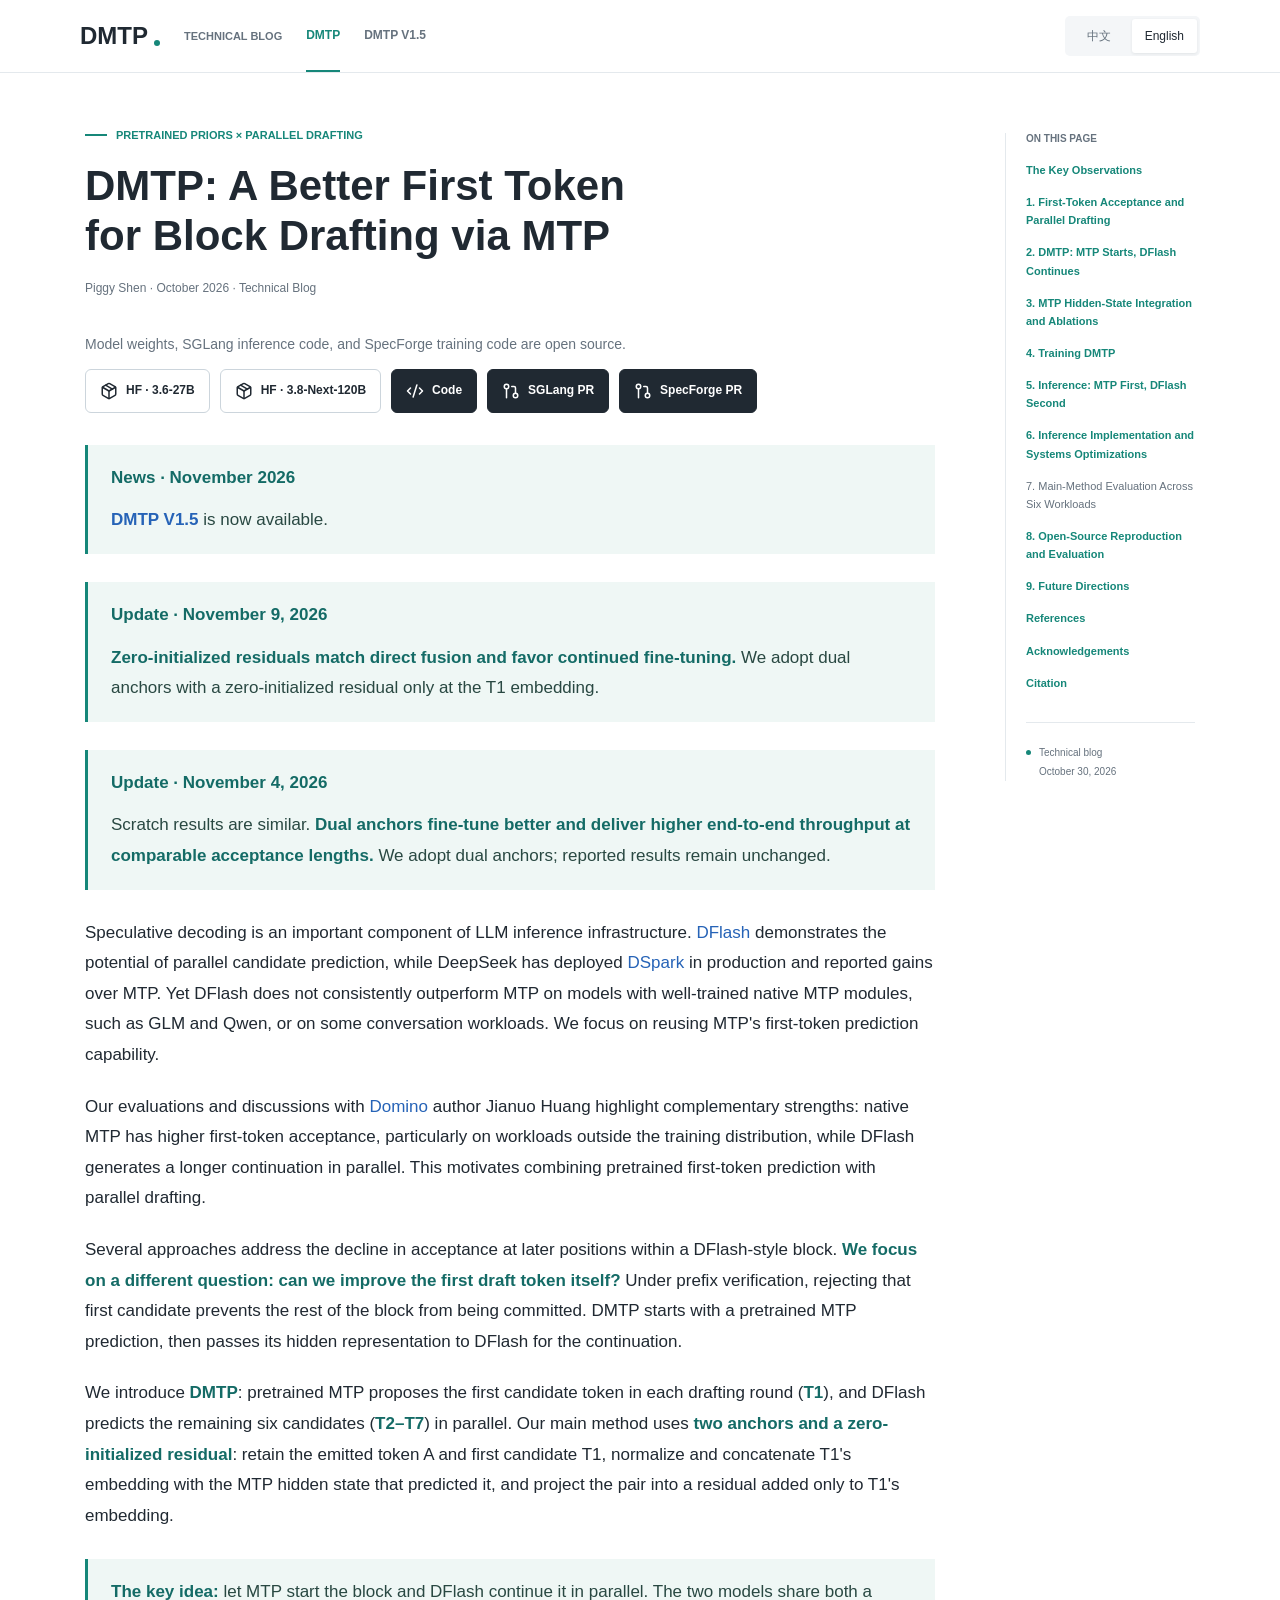
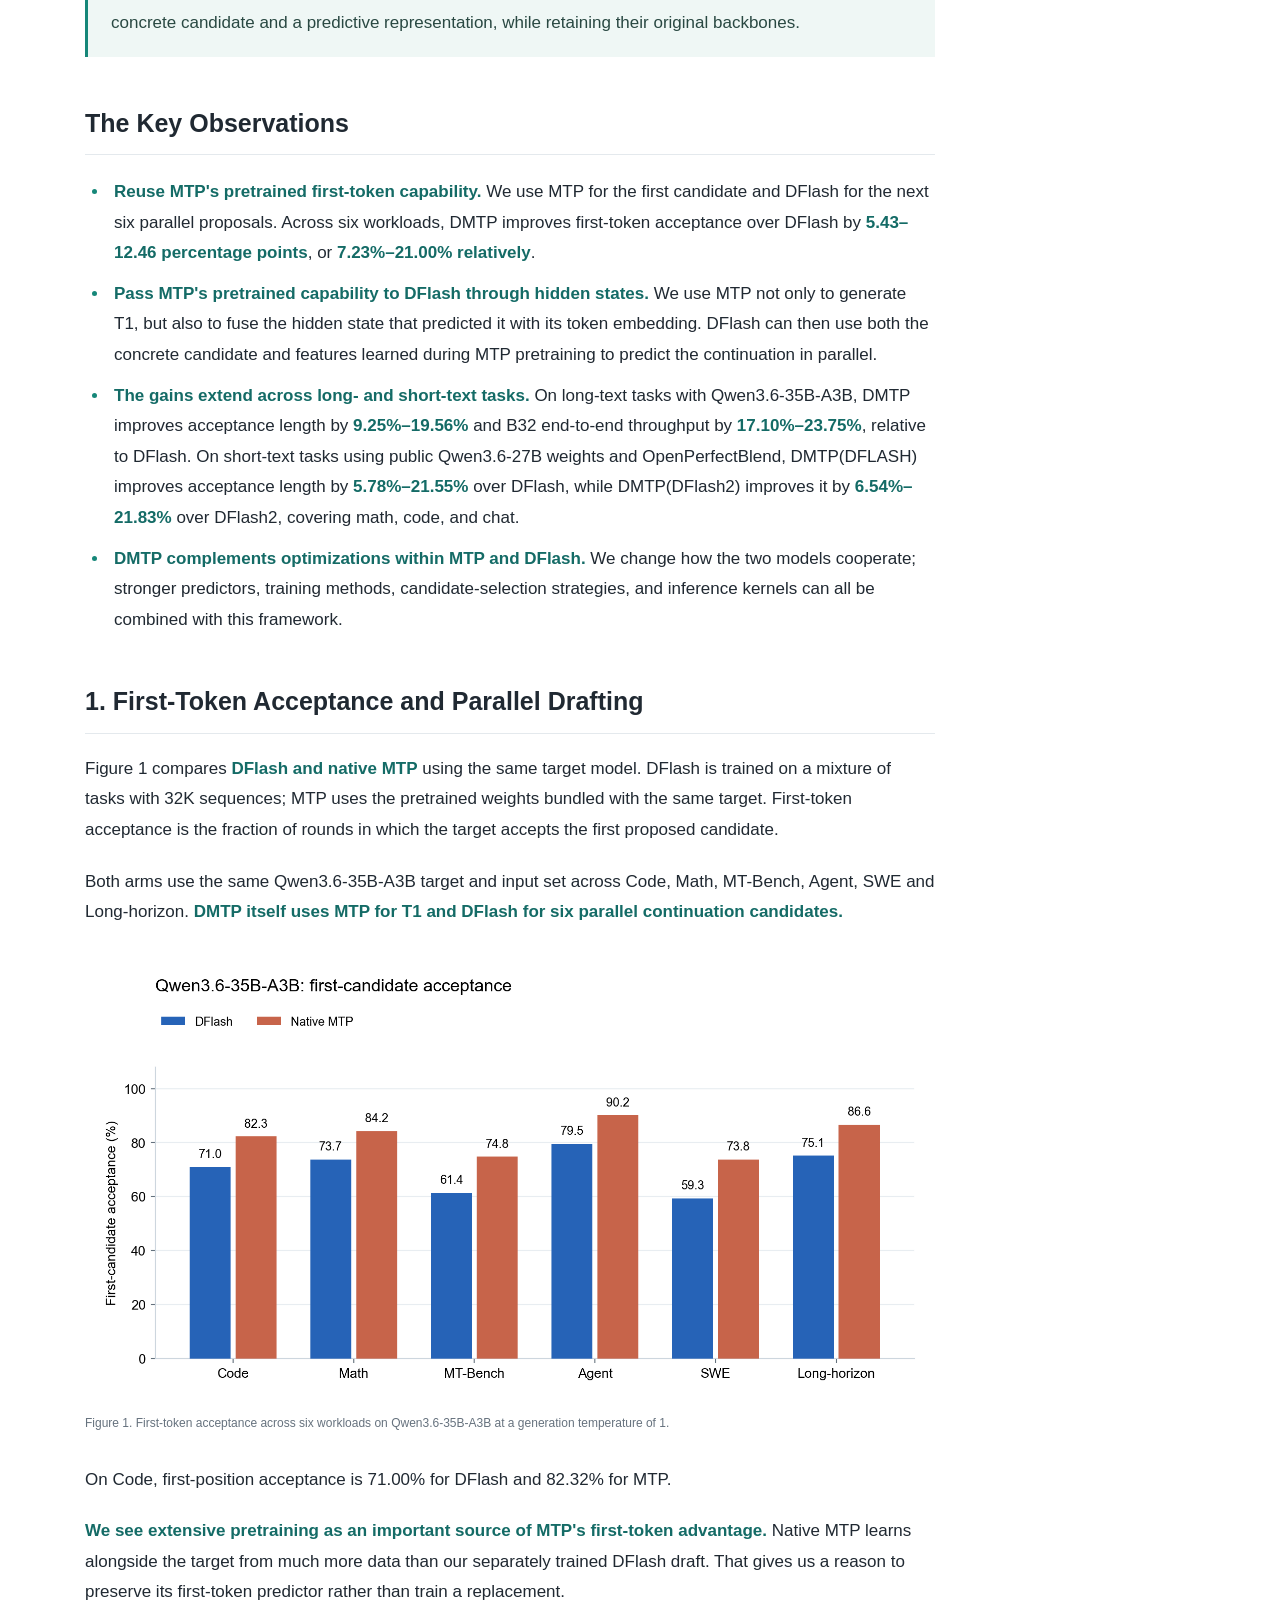
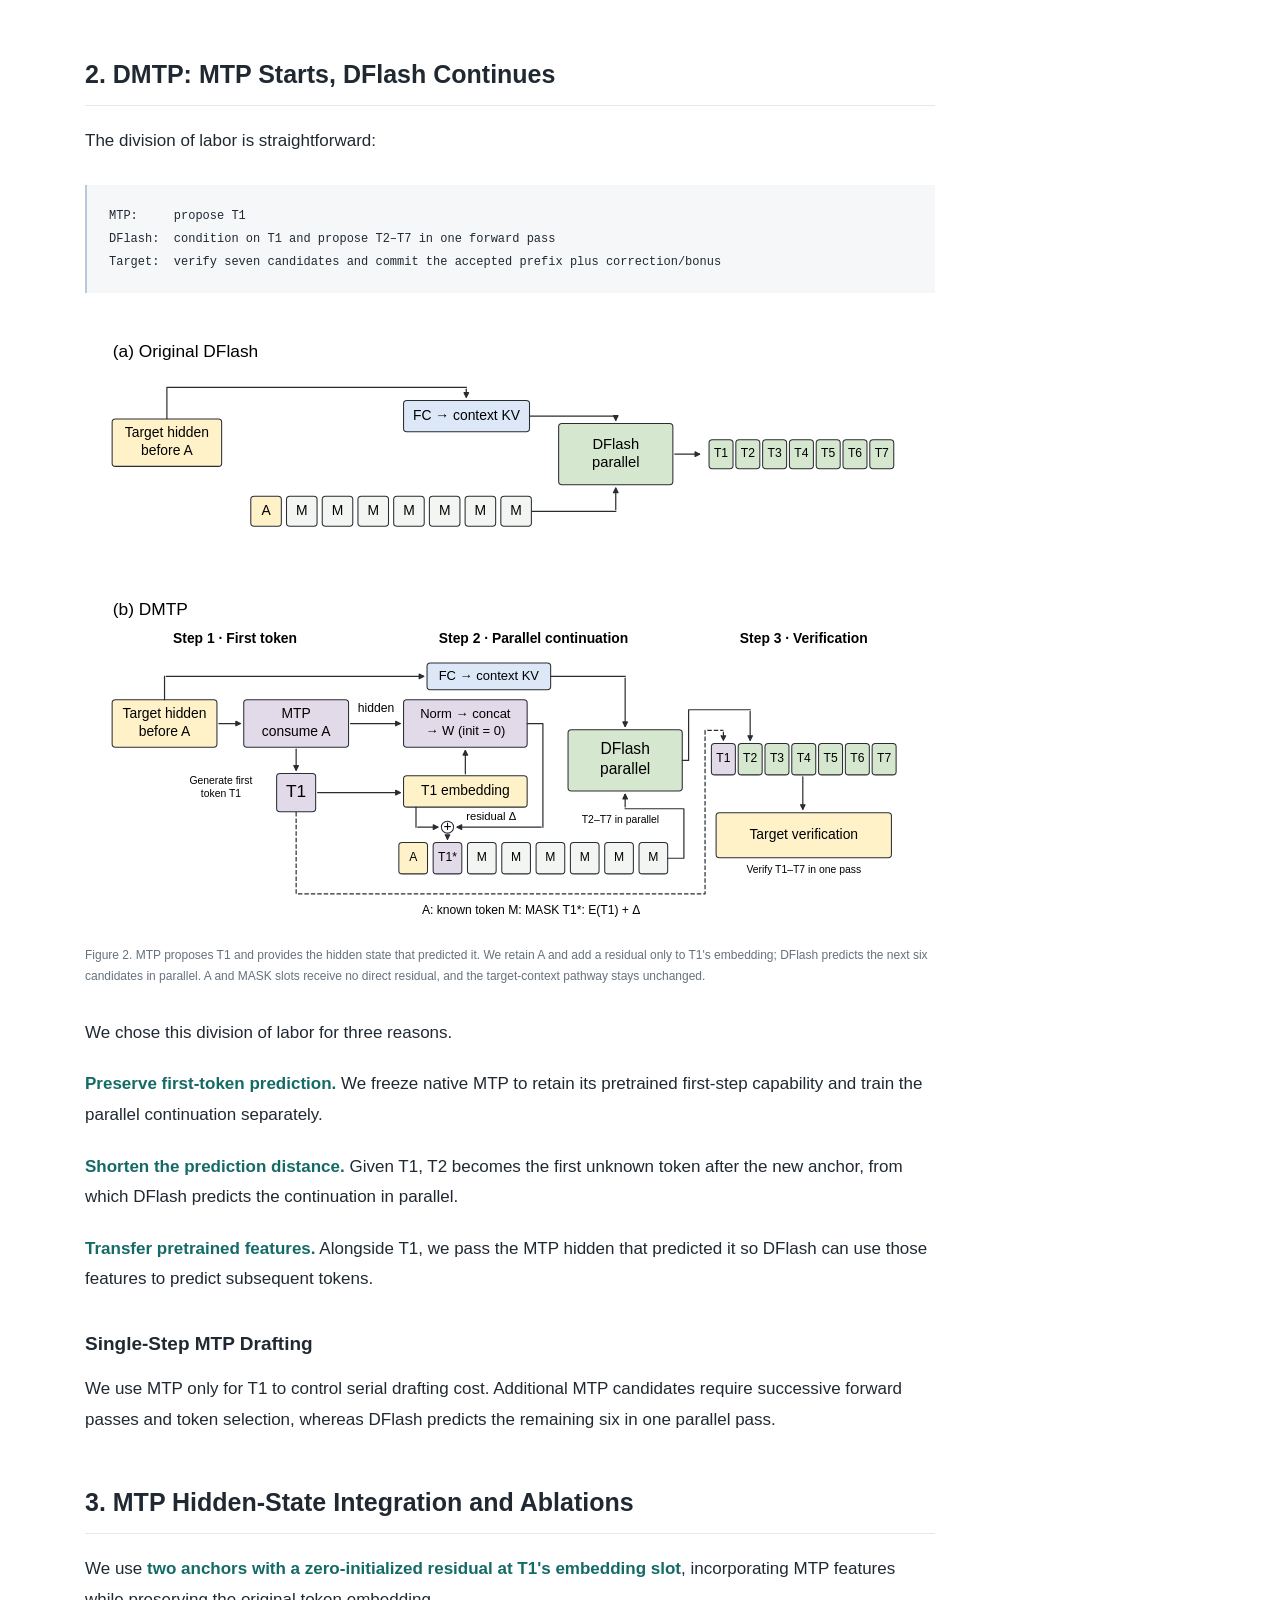
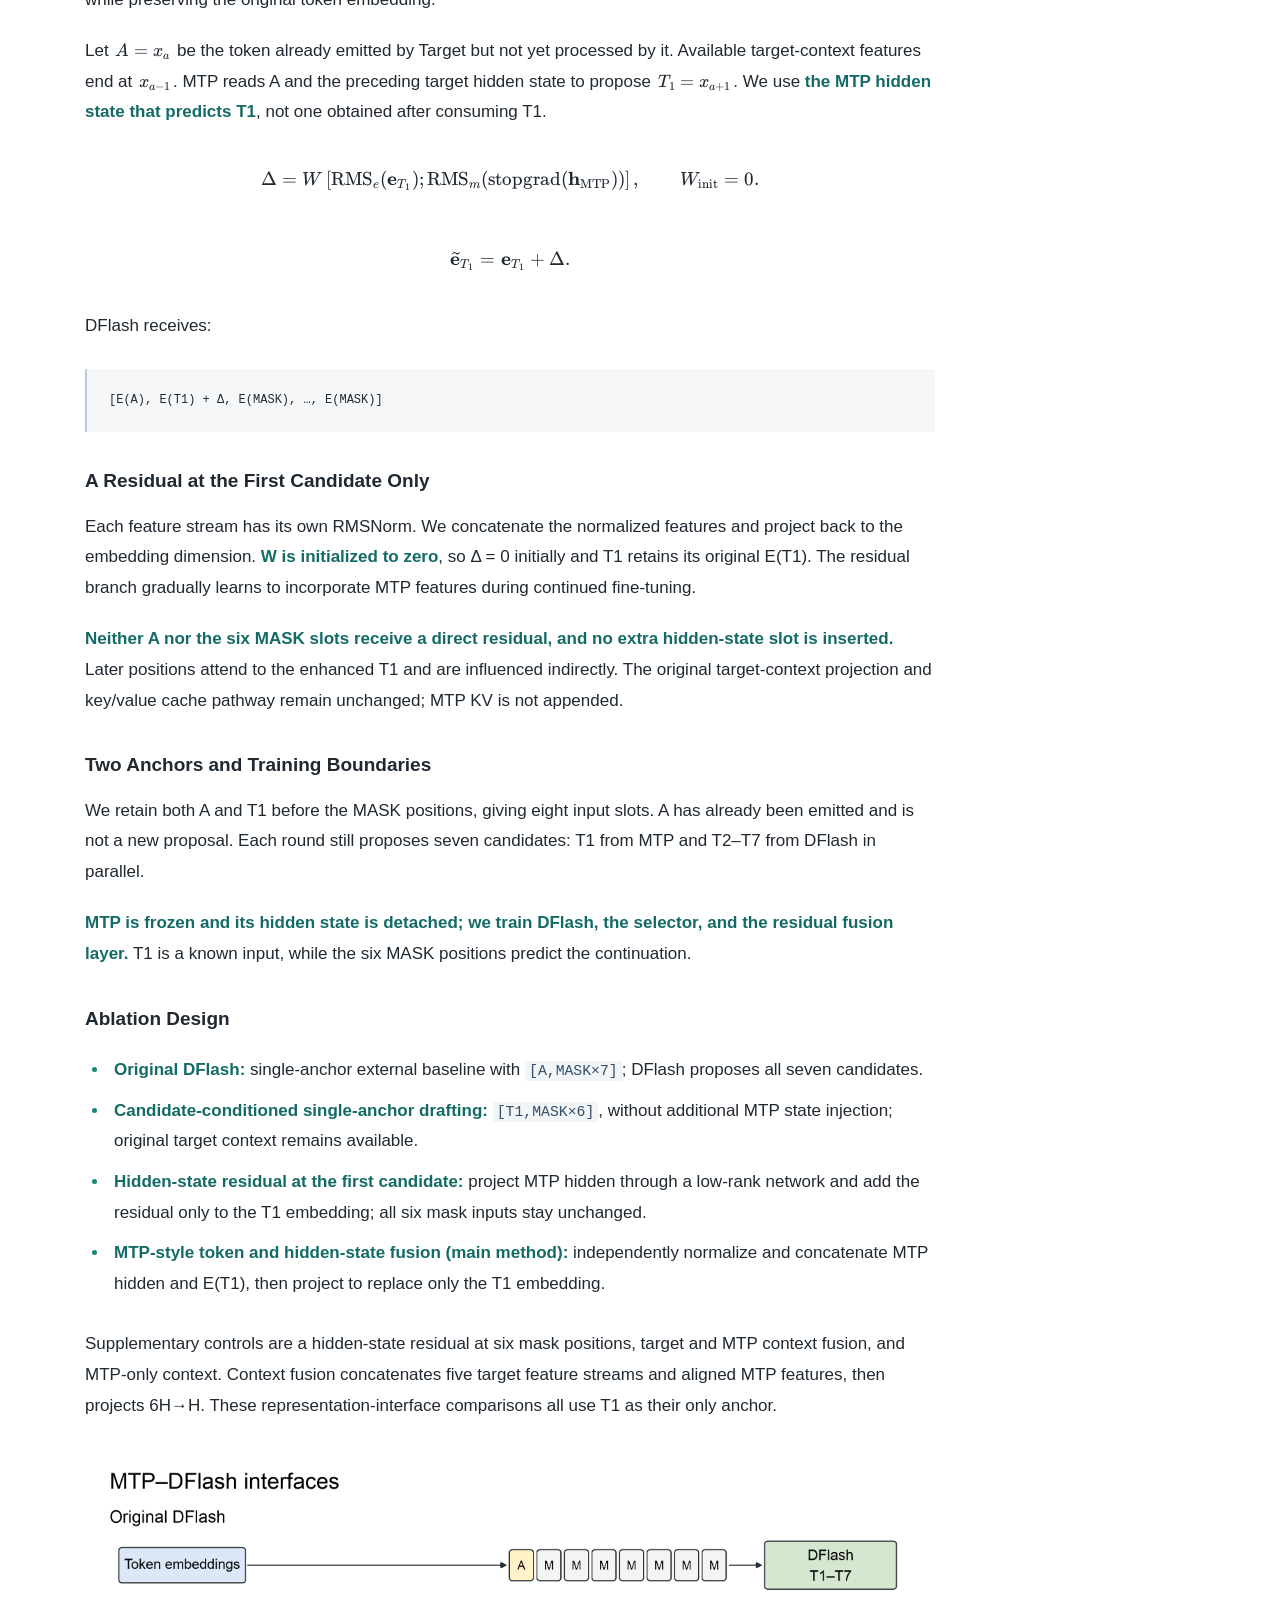
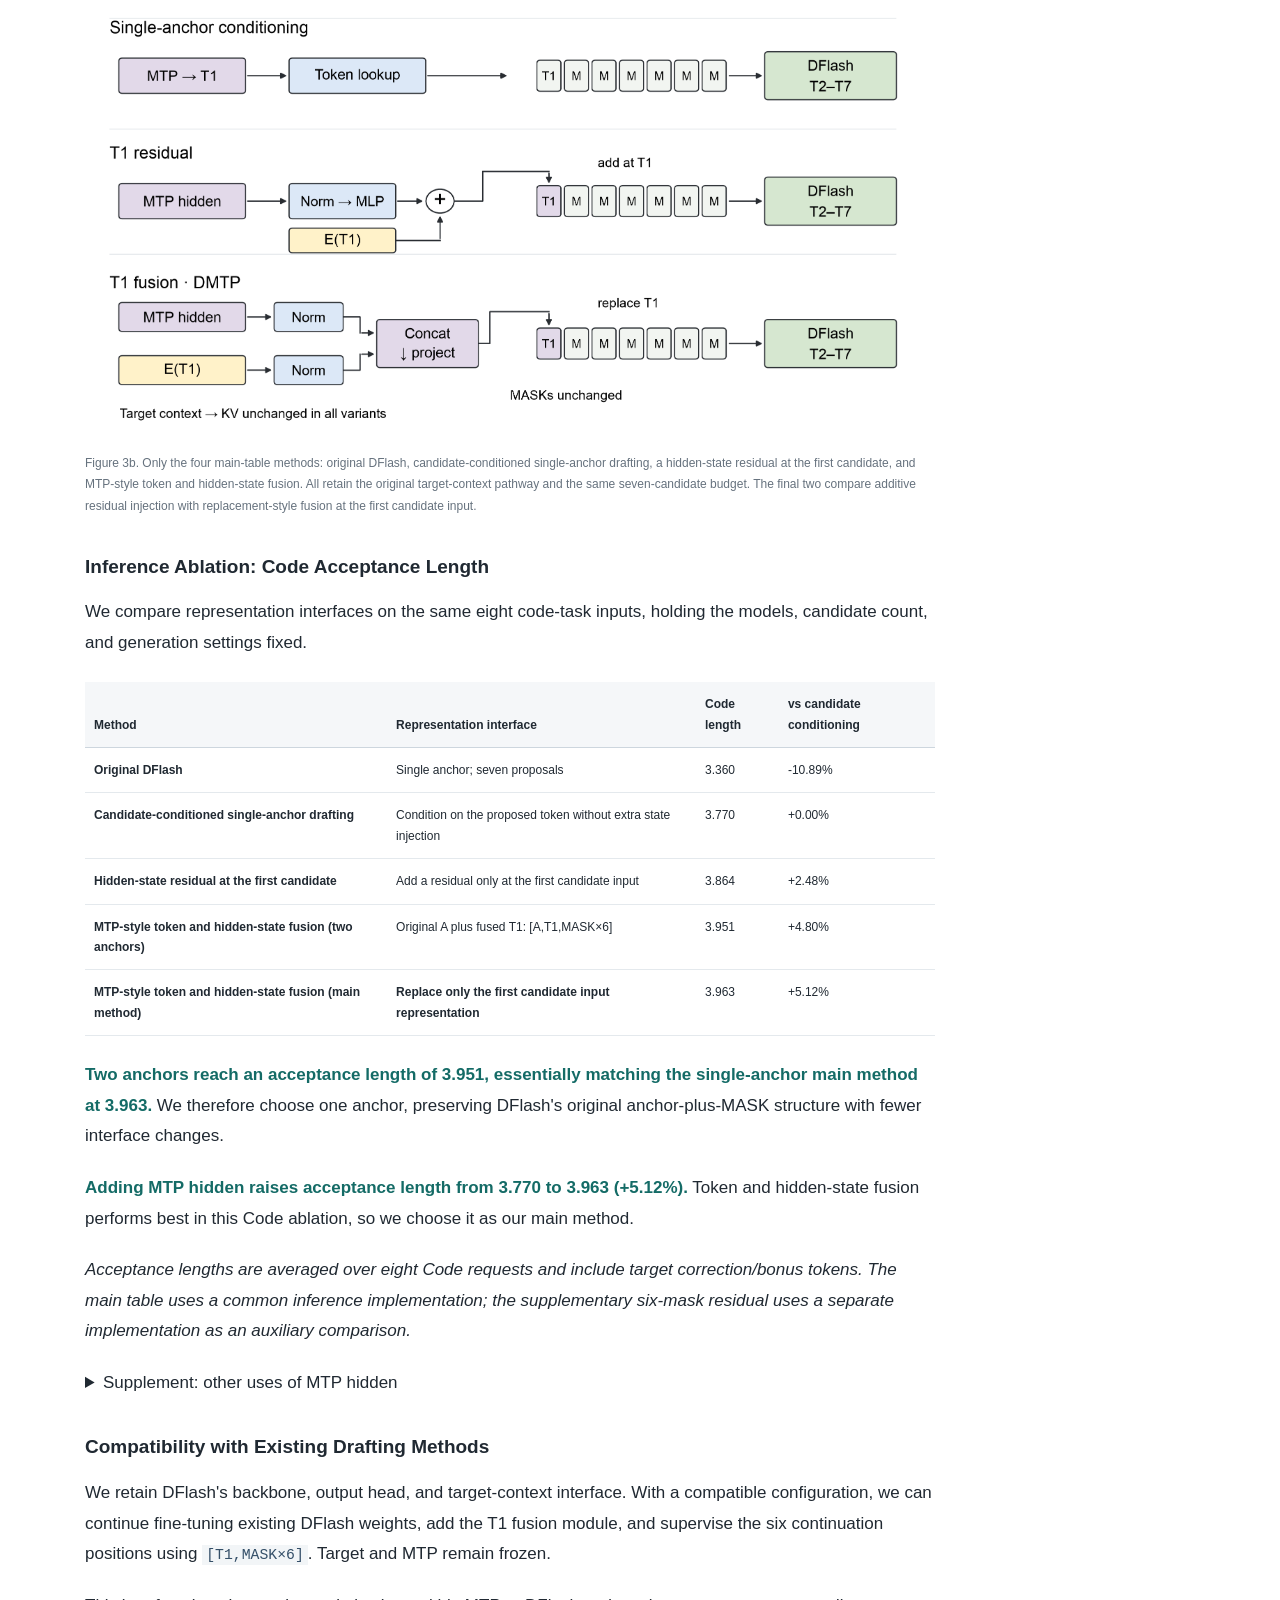
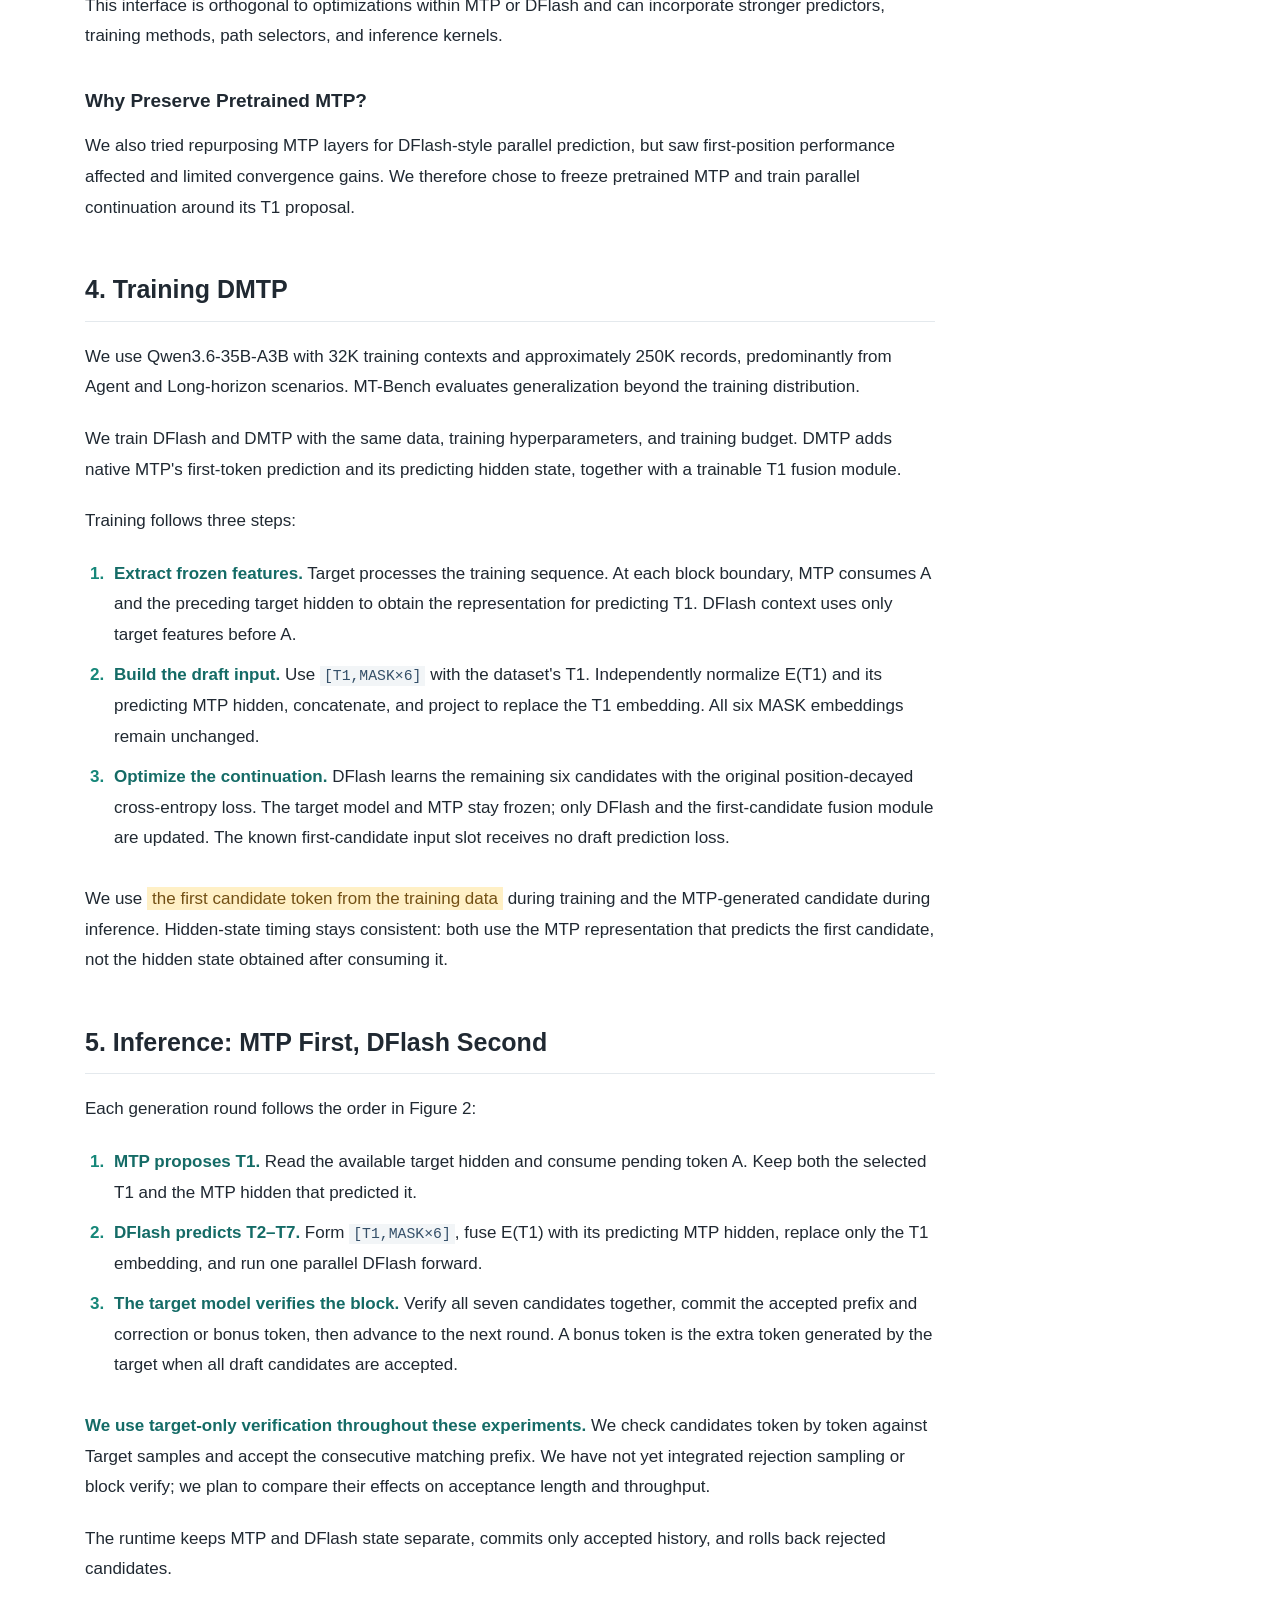
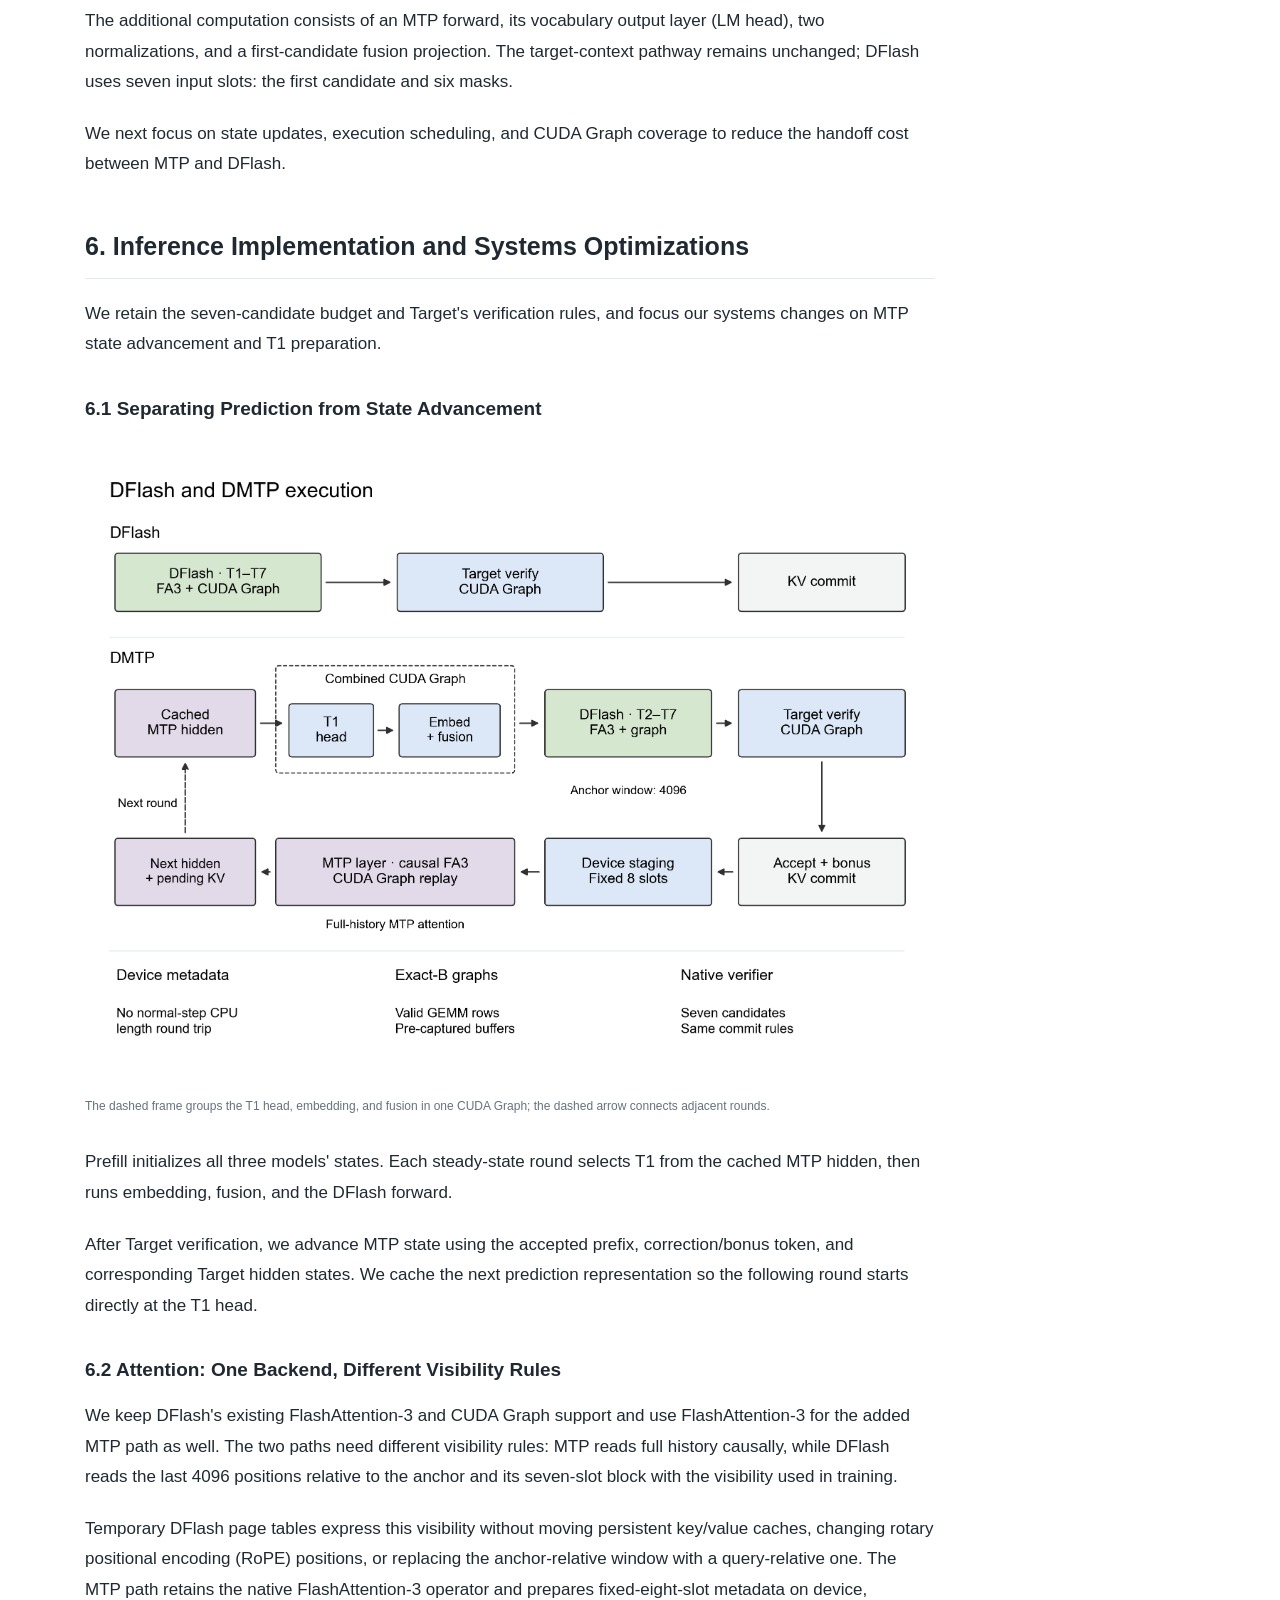
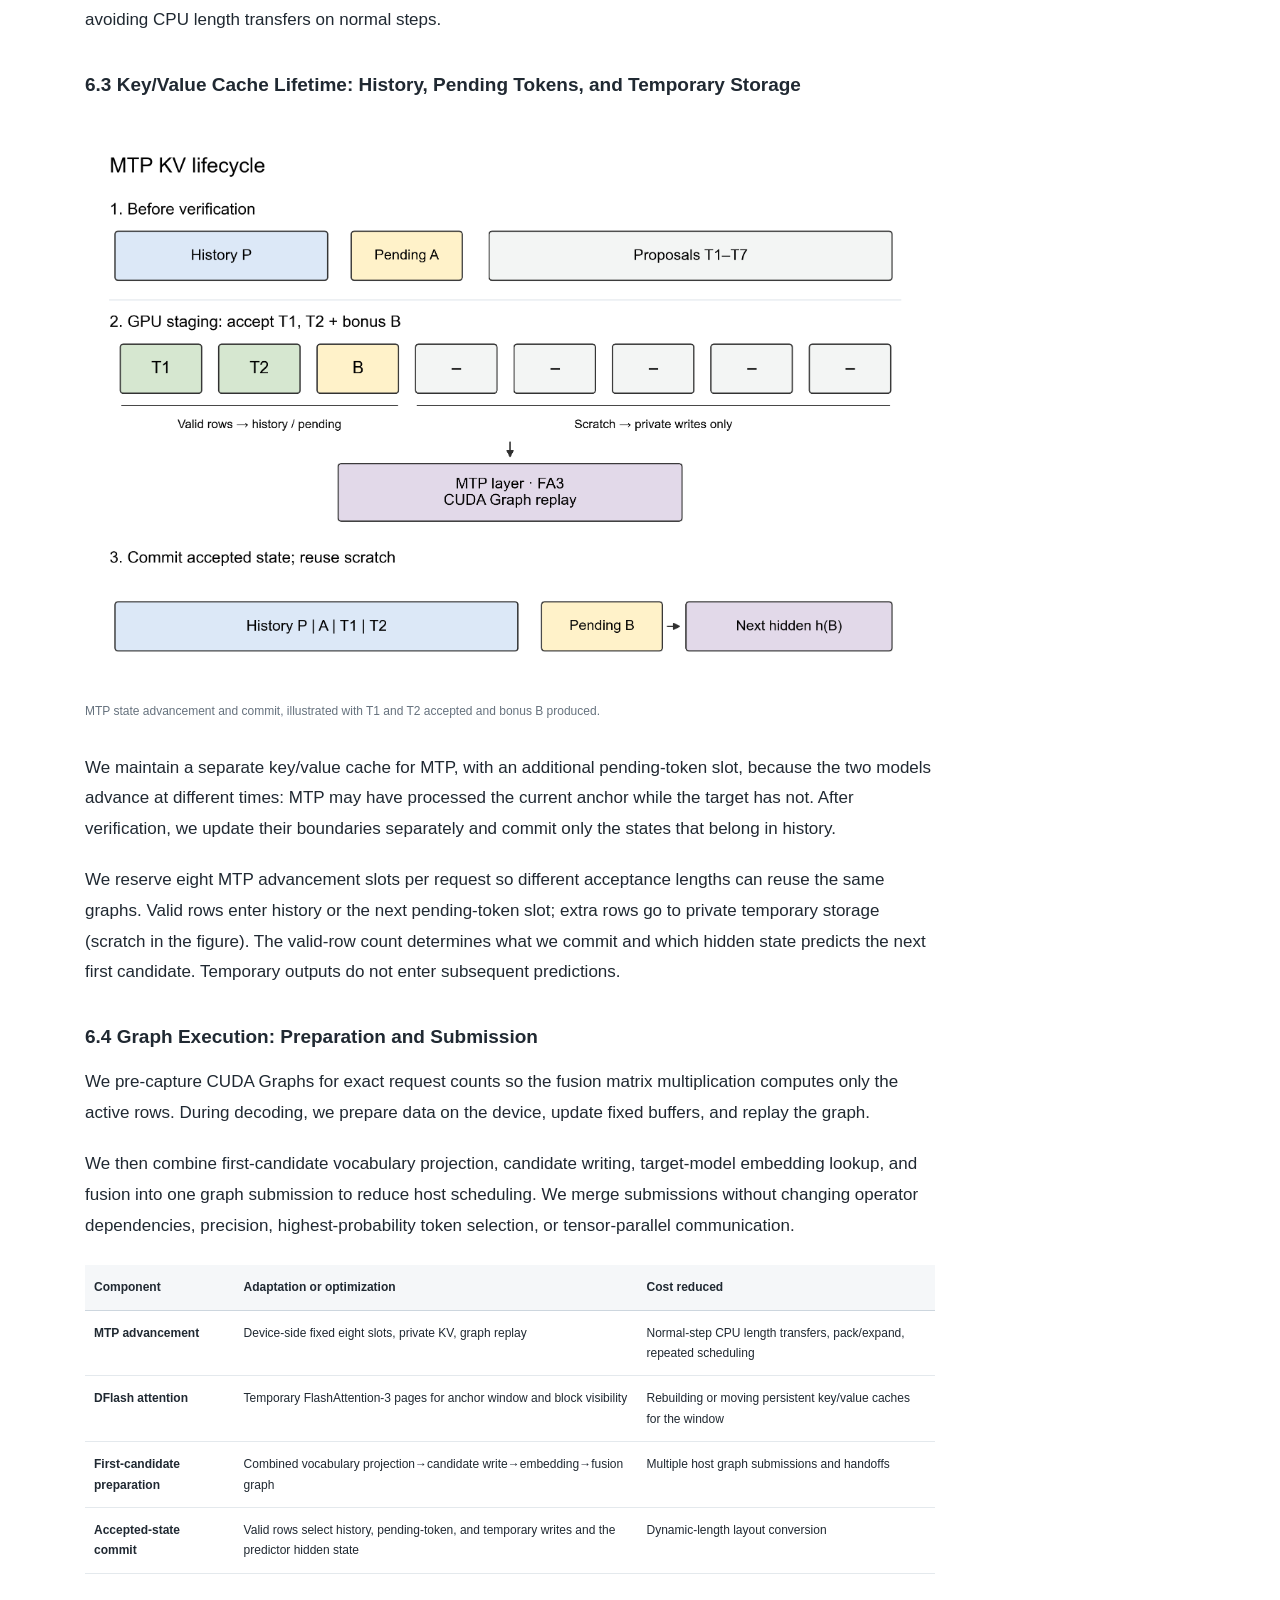
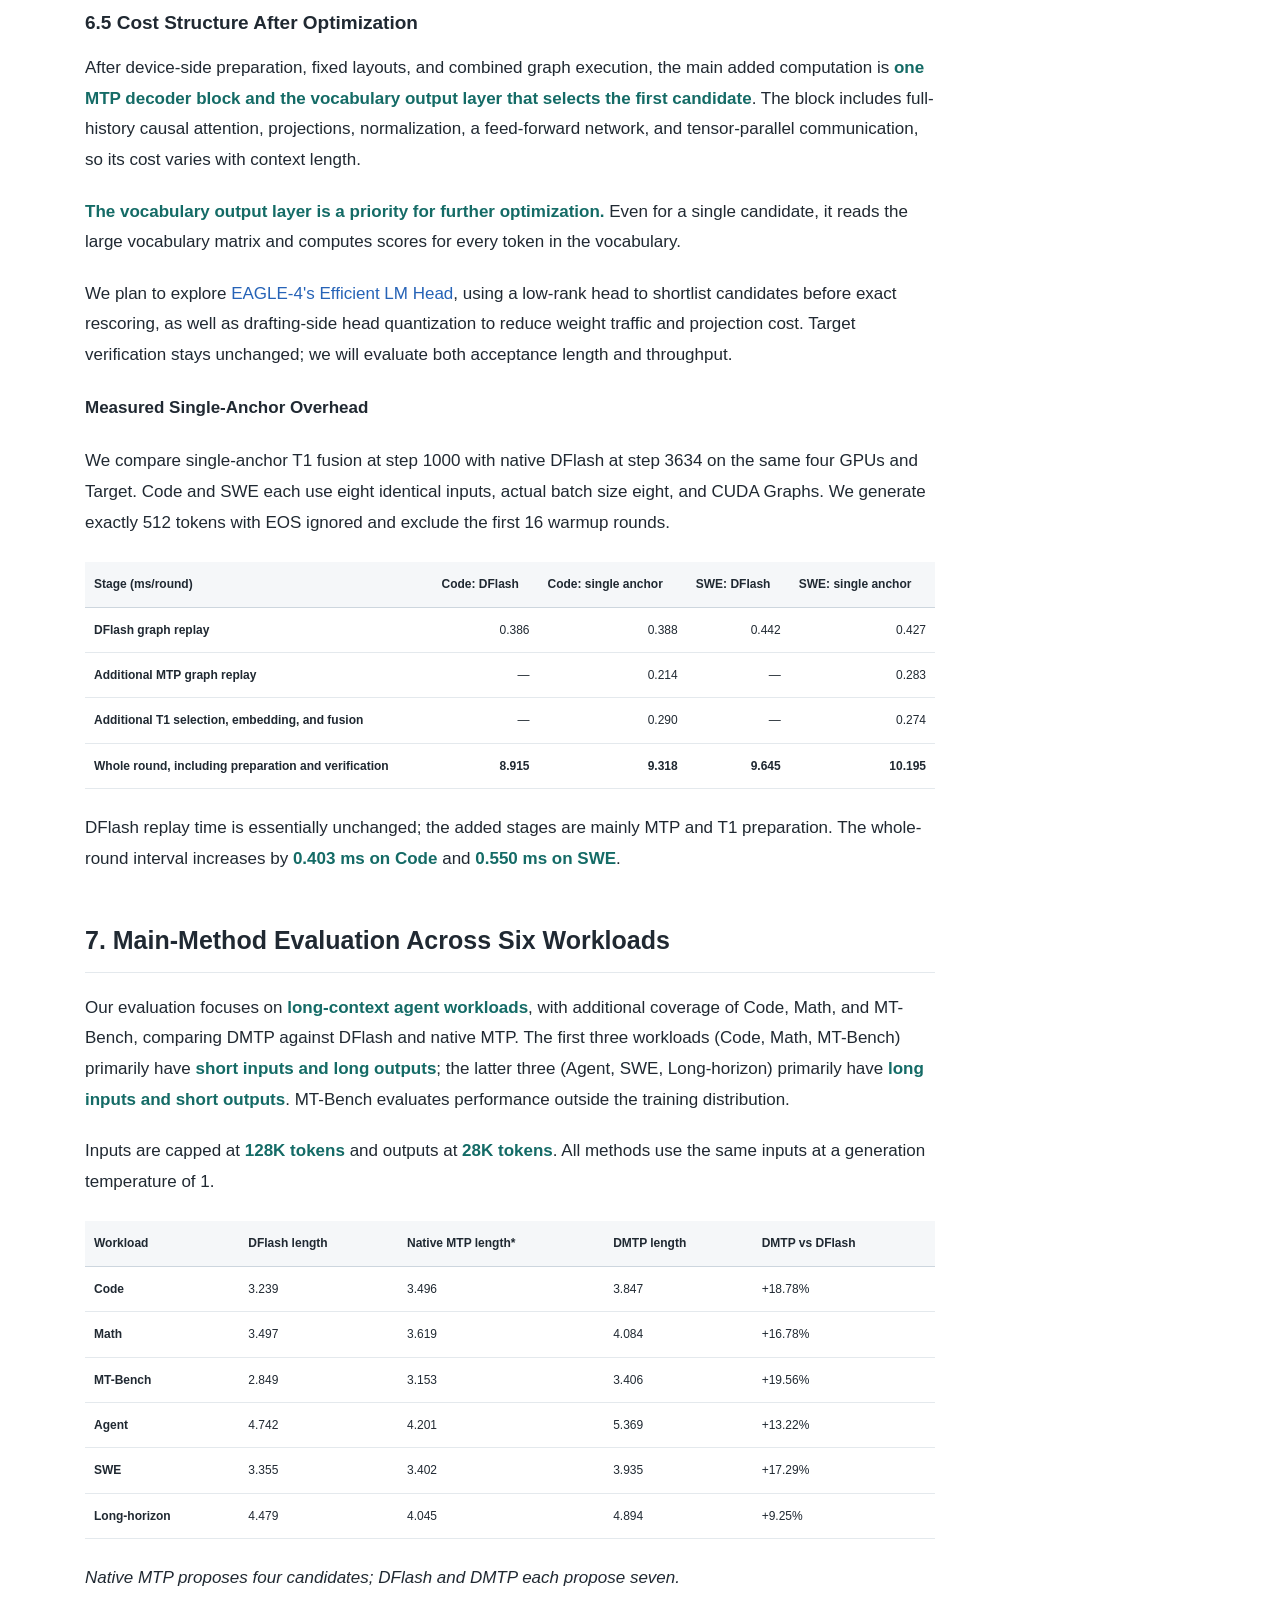
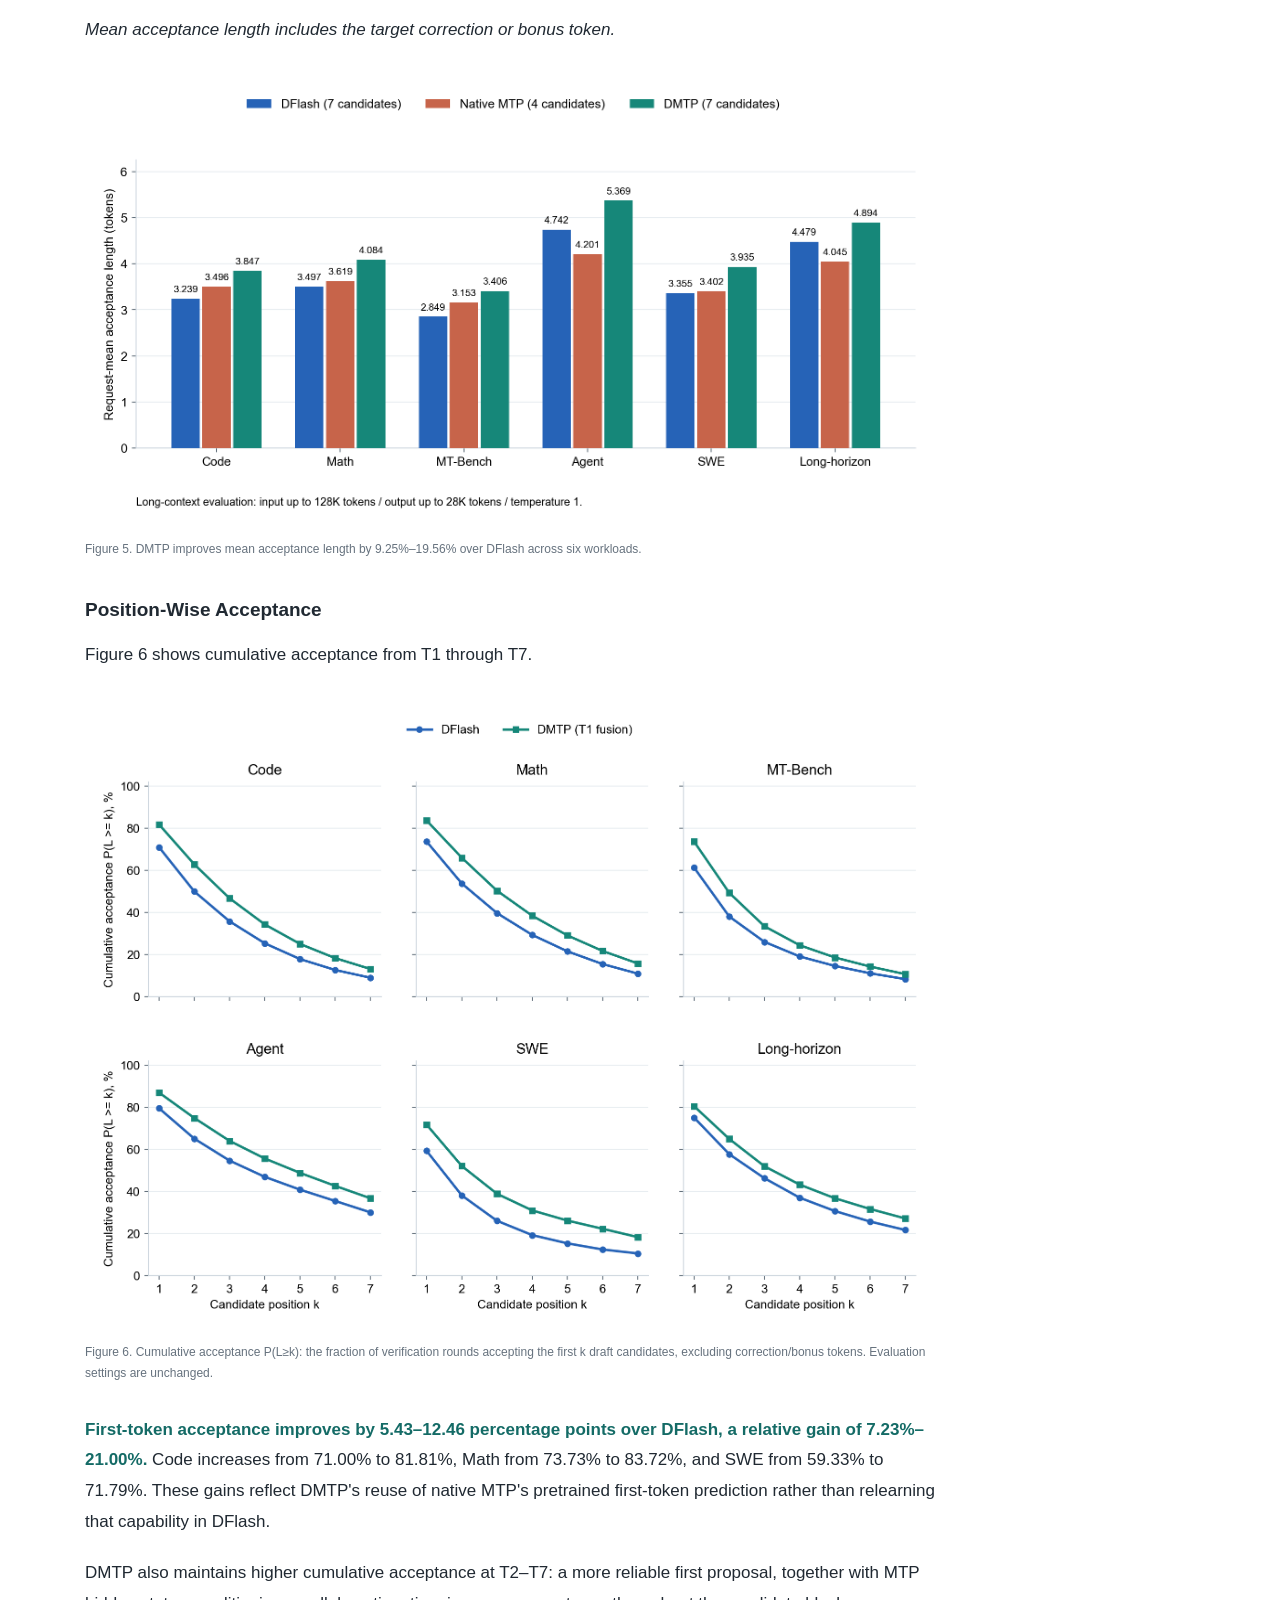
==== commit b740ce2b: "Clarify DMTP open-source releases" ====
--- a/index.html
+++ b/index.html
@@ -19,7 +19,7 @@
 <p><strong>Piggy Shen · 2026 年 10 月 · 技术博客</strong></p>
 
 <div class="release-resources">
-<p class="release-note">权重与推理代码已开源。</p>
+<p class="release-note">权重、SGLang 推理代码以及 SpecForge 训练代码已开源。</p>
 <nav class="resource-links" aria-label="开源权重与代码">
 <a class="resource-link" href="https://huggingface.co/Piggy12/Qwen3.6-27B-DMTP" target="_blank" rel="noopener noreferrer" title="Qwen3.6-27B DMTP weights on Hugging Face"><img class="resource-icon" src="resource-model.svg" width="18" height="18" alt=""><span>HF · 3.6-27B</span></a>
 <a class="resource-link" href="https://huggingface.co/Piggy12/Qwen3.8-next-120b-dmtp" target="_blank" rel="noopener noreferrer" title="Qwen3.8-Next-120B DMTP weights on Hugging Face"><img class="resource-icon" src="resource-model.svg" width="18" height="18" alt=""><span>HF · 3.8-Next-120B</span></a>
@@ -664,7 +664,7 @@
 <p><strong>Piggy Shen · October 2026 · Technical Blog</strong></p>
 
 <div class="release-resources">
-<p class="release-note">Model weights and inference code are open source.</p>
+<p class="release-note">Model weights, SGLang inference code, and SpecForge training code are open source.</p>
 <nav class="resource-links" aria-label="Open-source weights and code">
 <a class="resource-link" href="https://huggingface.co/Piggy12/Qwen3.6-27B-DMTP" target="_blank" rel="noopener noreferrer" title="Qwen3.6-27B DMTP weights on Hugging Face"><img class="resource-icon" src="resource-model.svg" width="18" height="18" alt=""><span>HF · 3.6-27B</span></a>
 <a class="resource-link" href="https://huggingface.co/Piggy12/Qwen3.8-next-120b-dmtp" target="_blank" rel="noopener noreferrer" title="Qwen3.8-Next-120B DMTP weights on Hugging Face"><img class="resource-icon" src="resource-model.svg" width="18" height="18" alt=""><span>HF · 3.8-Next-120B</span></a>
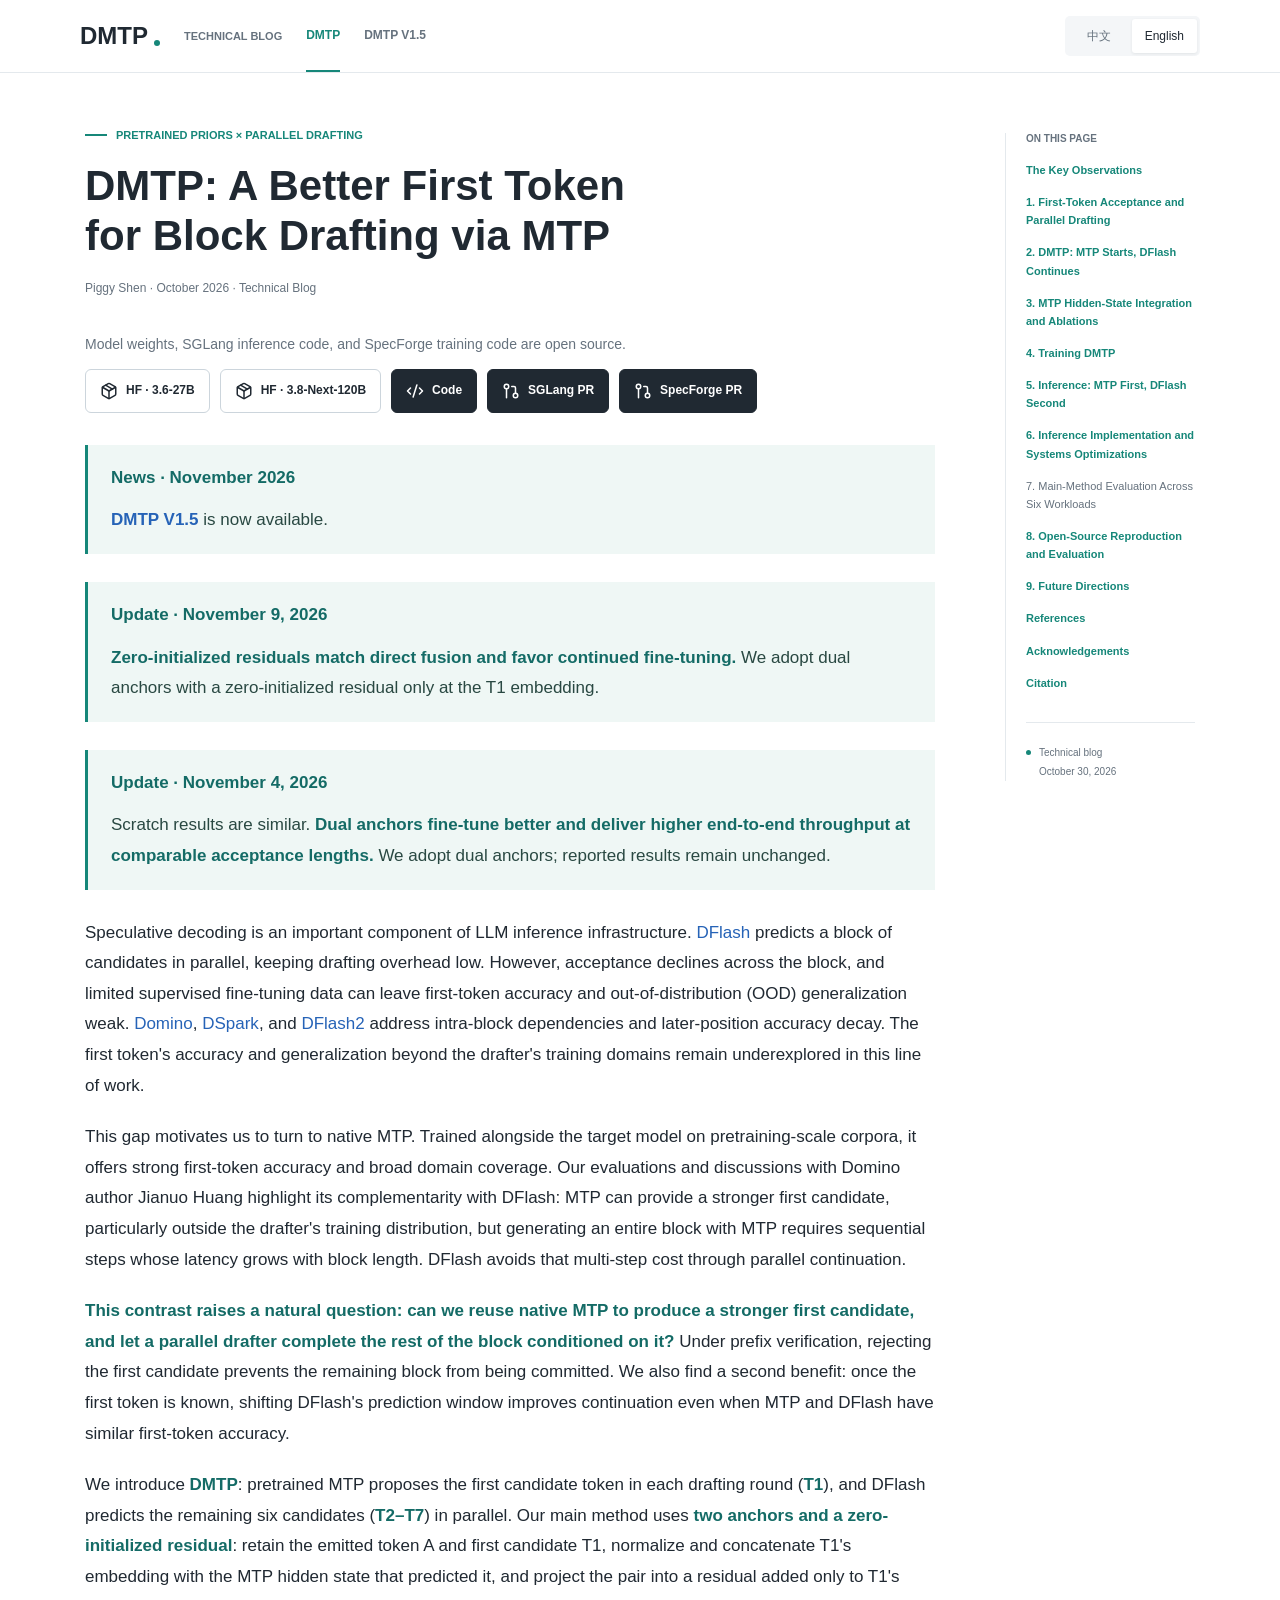
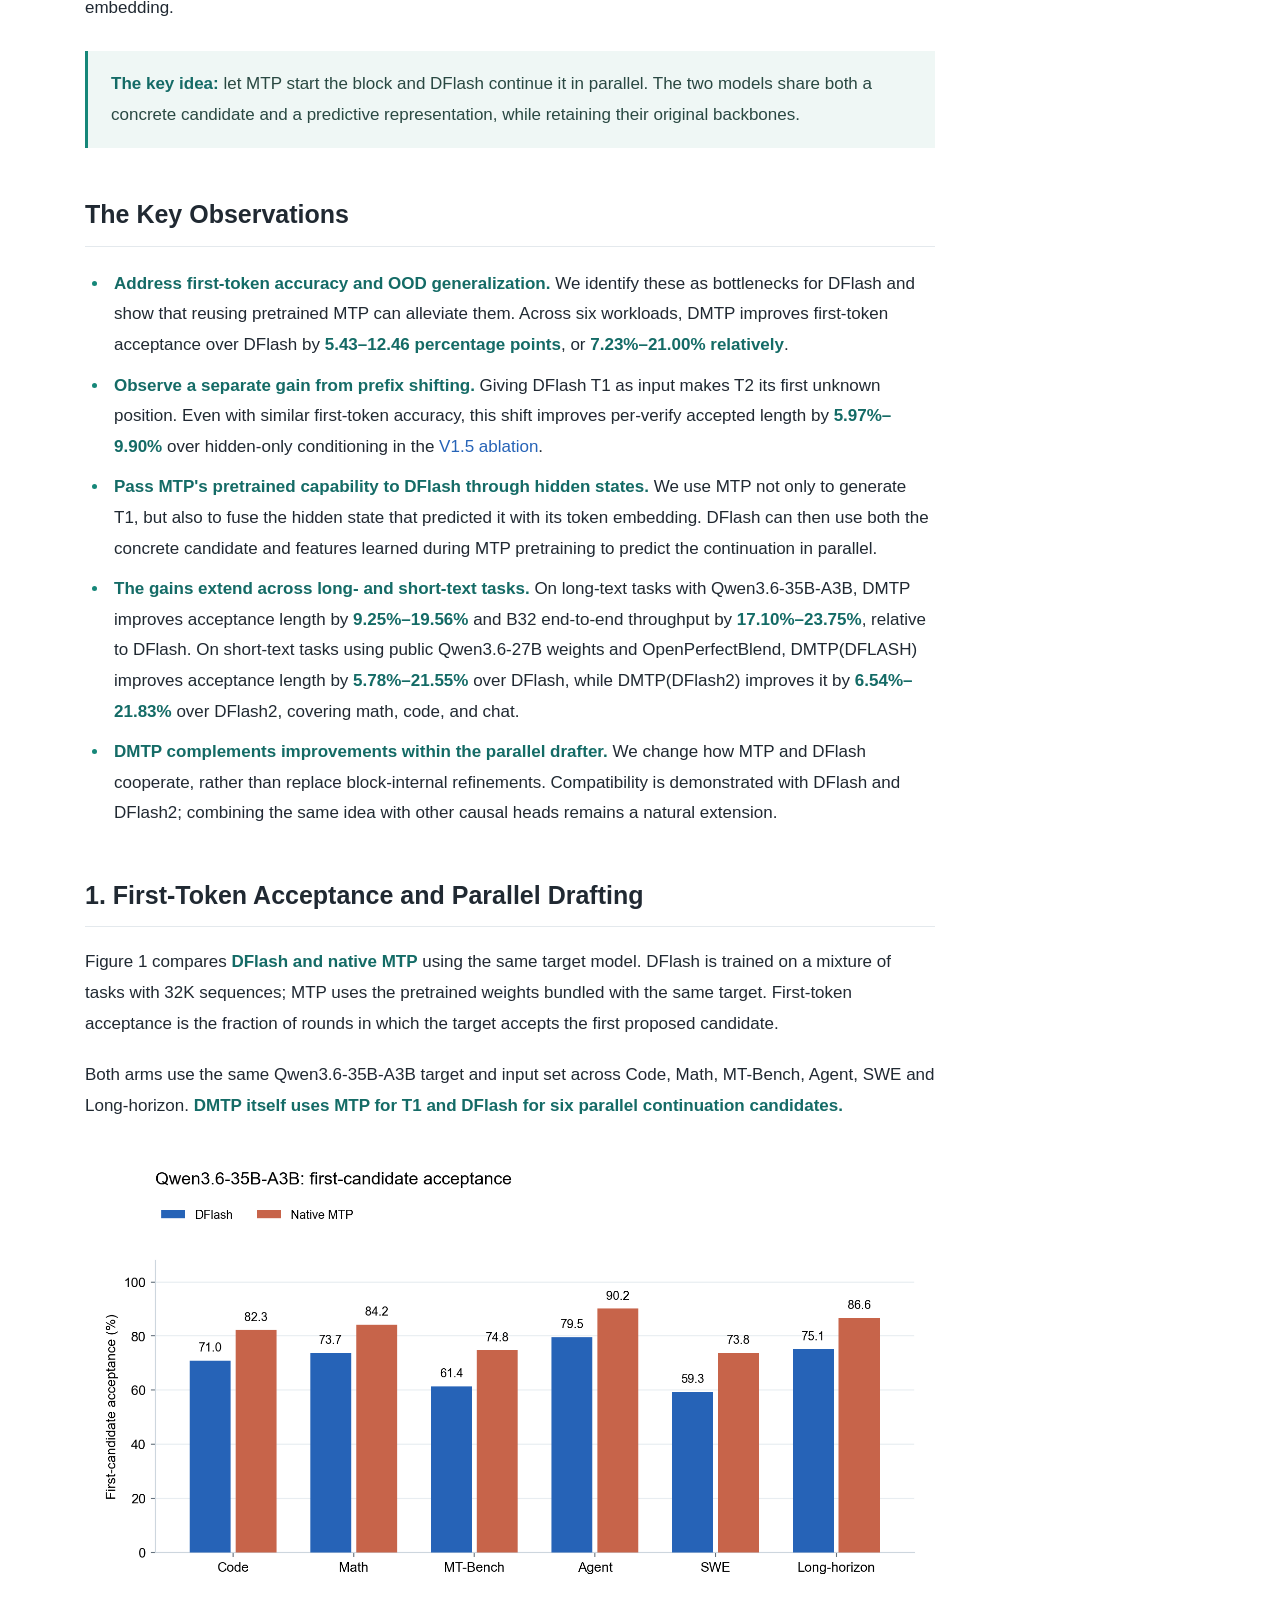
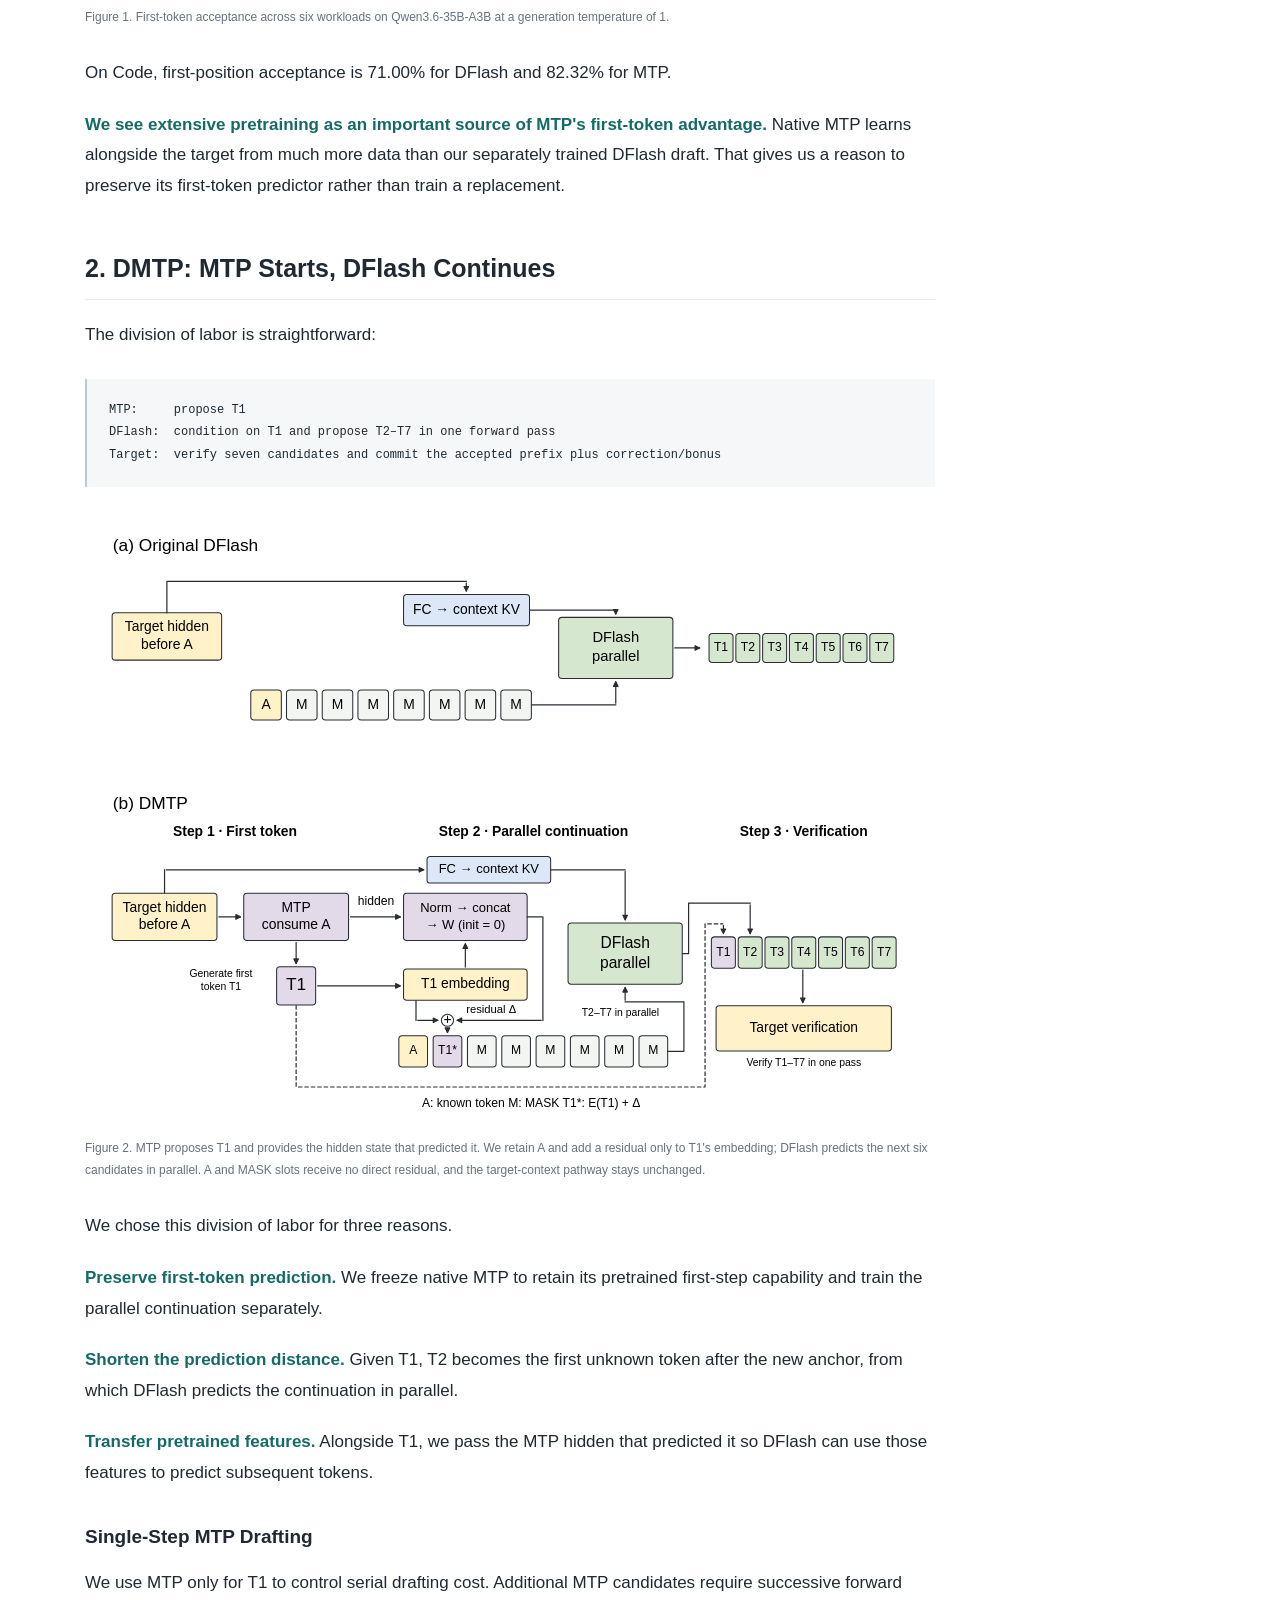
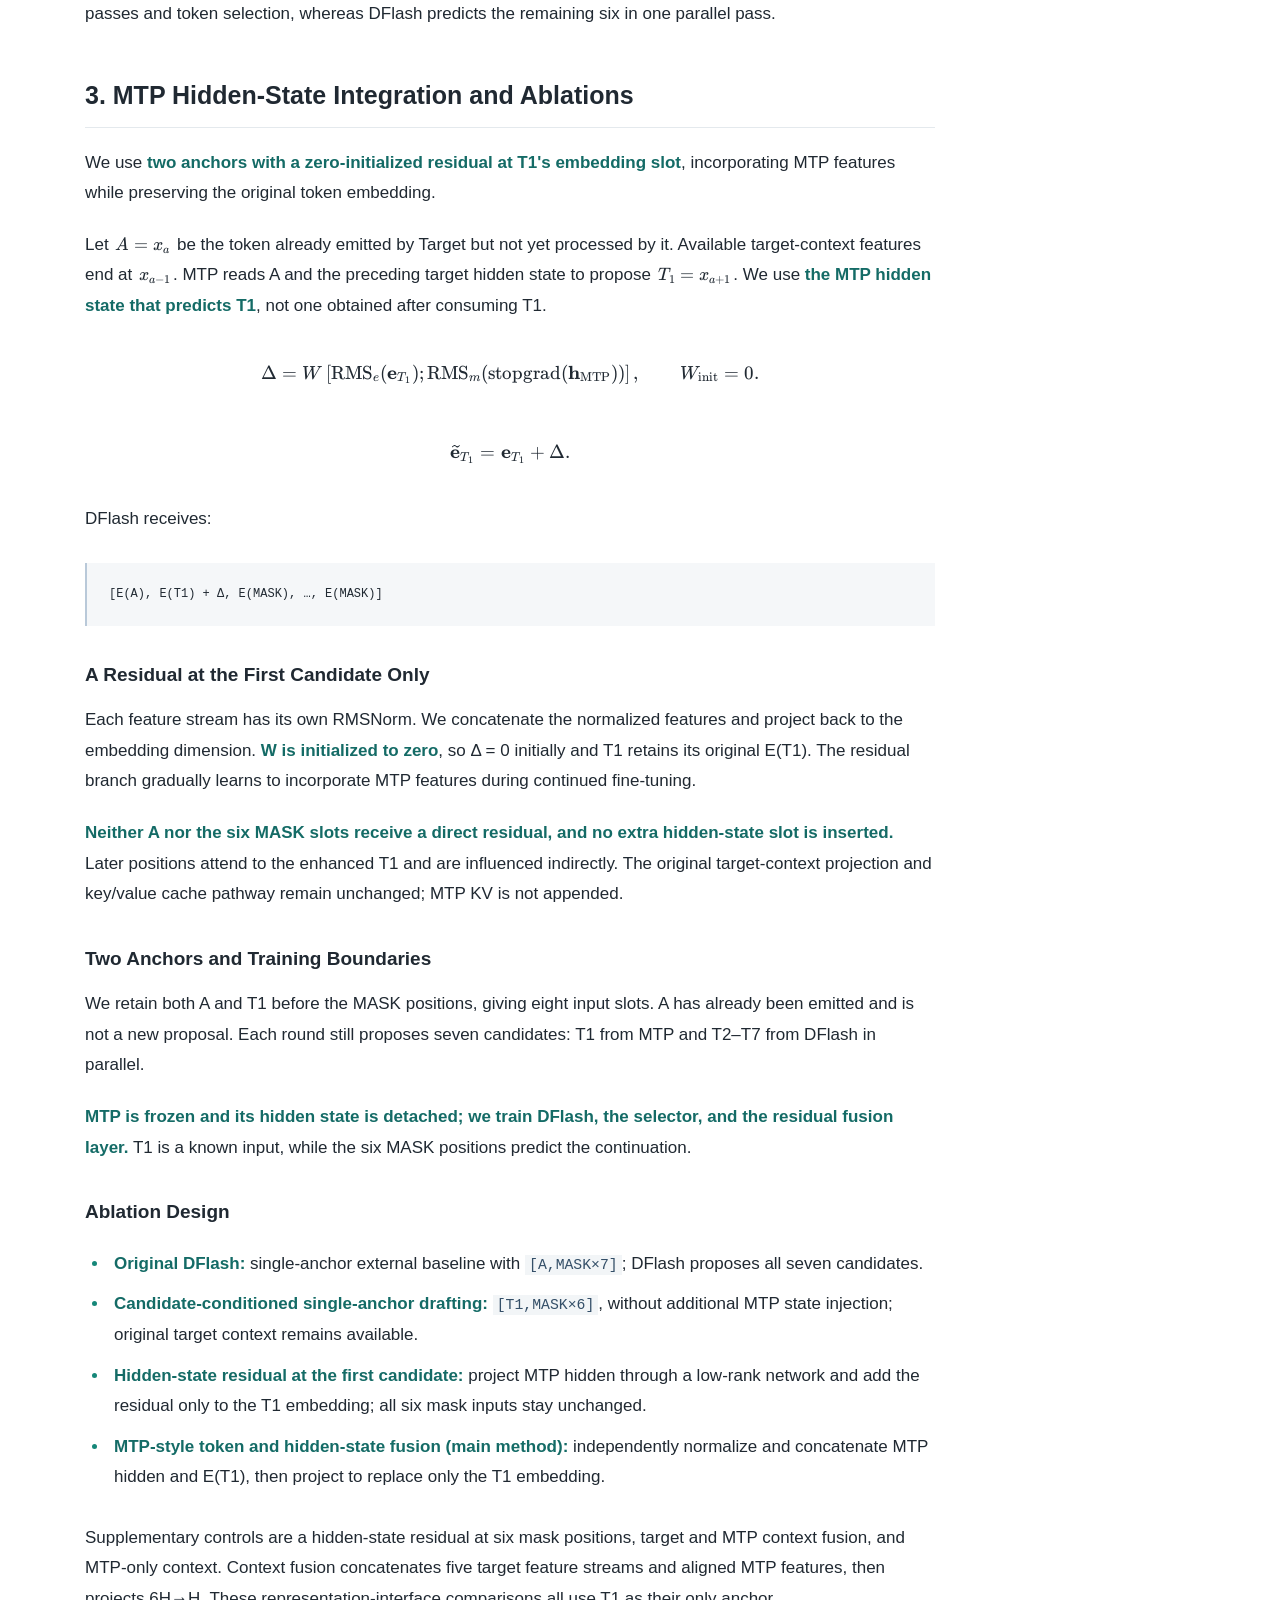
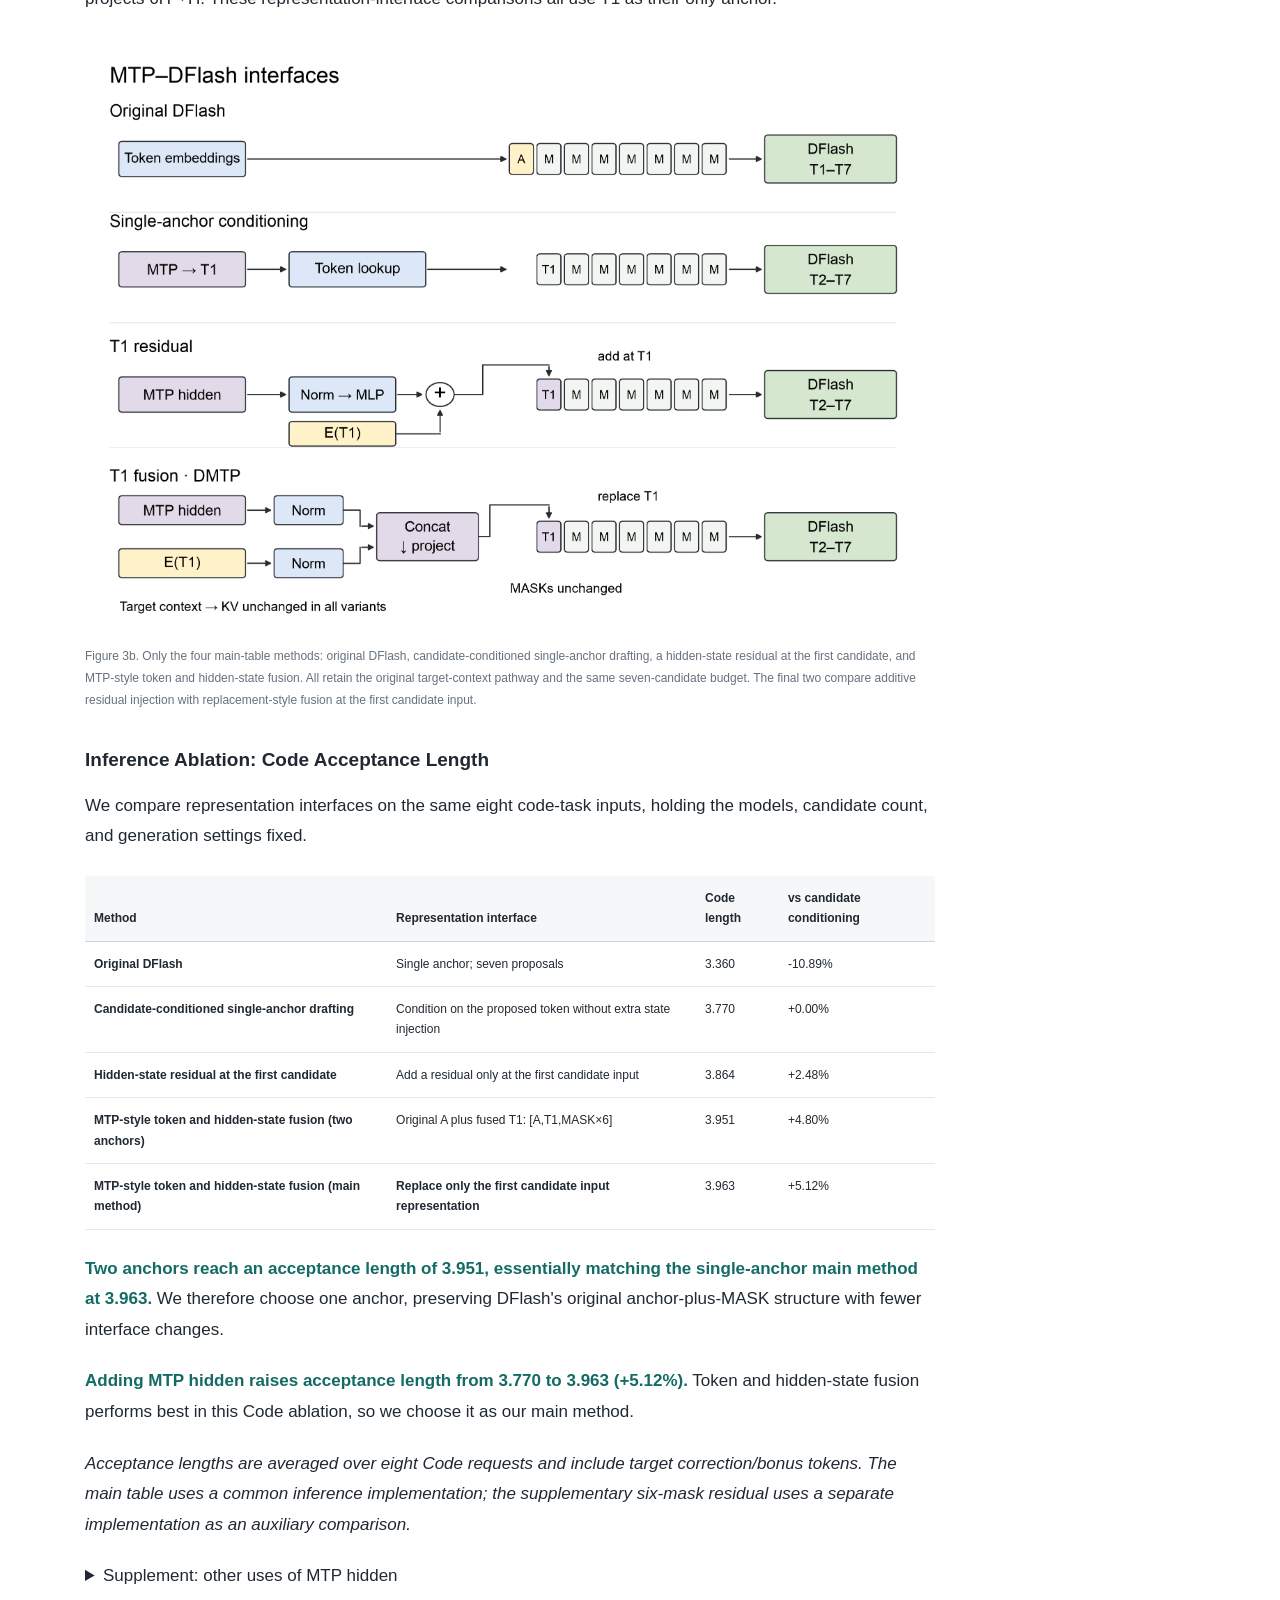
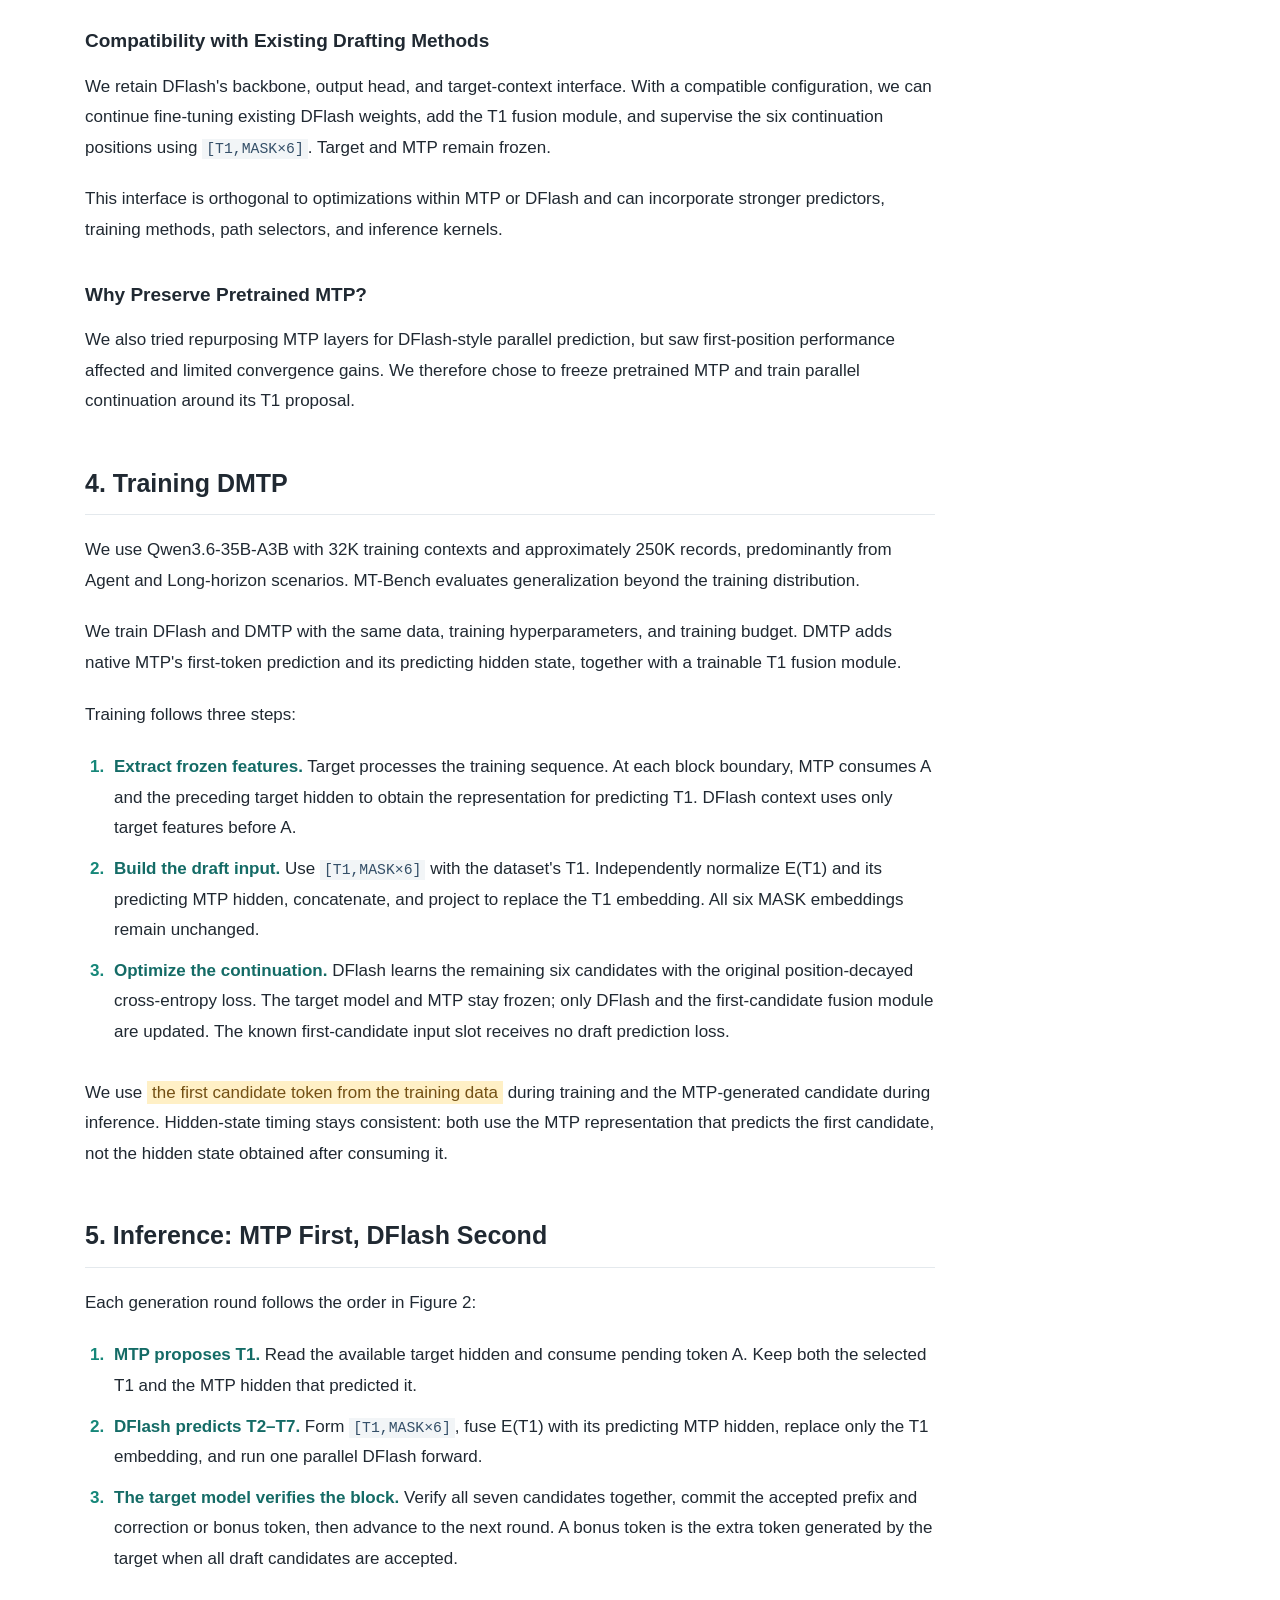
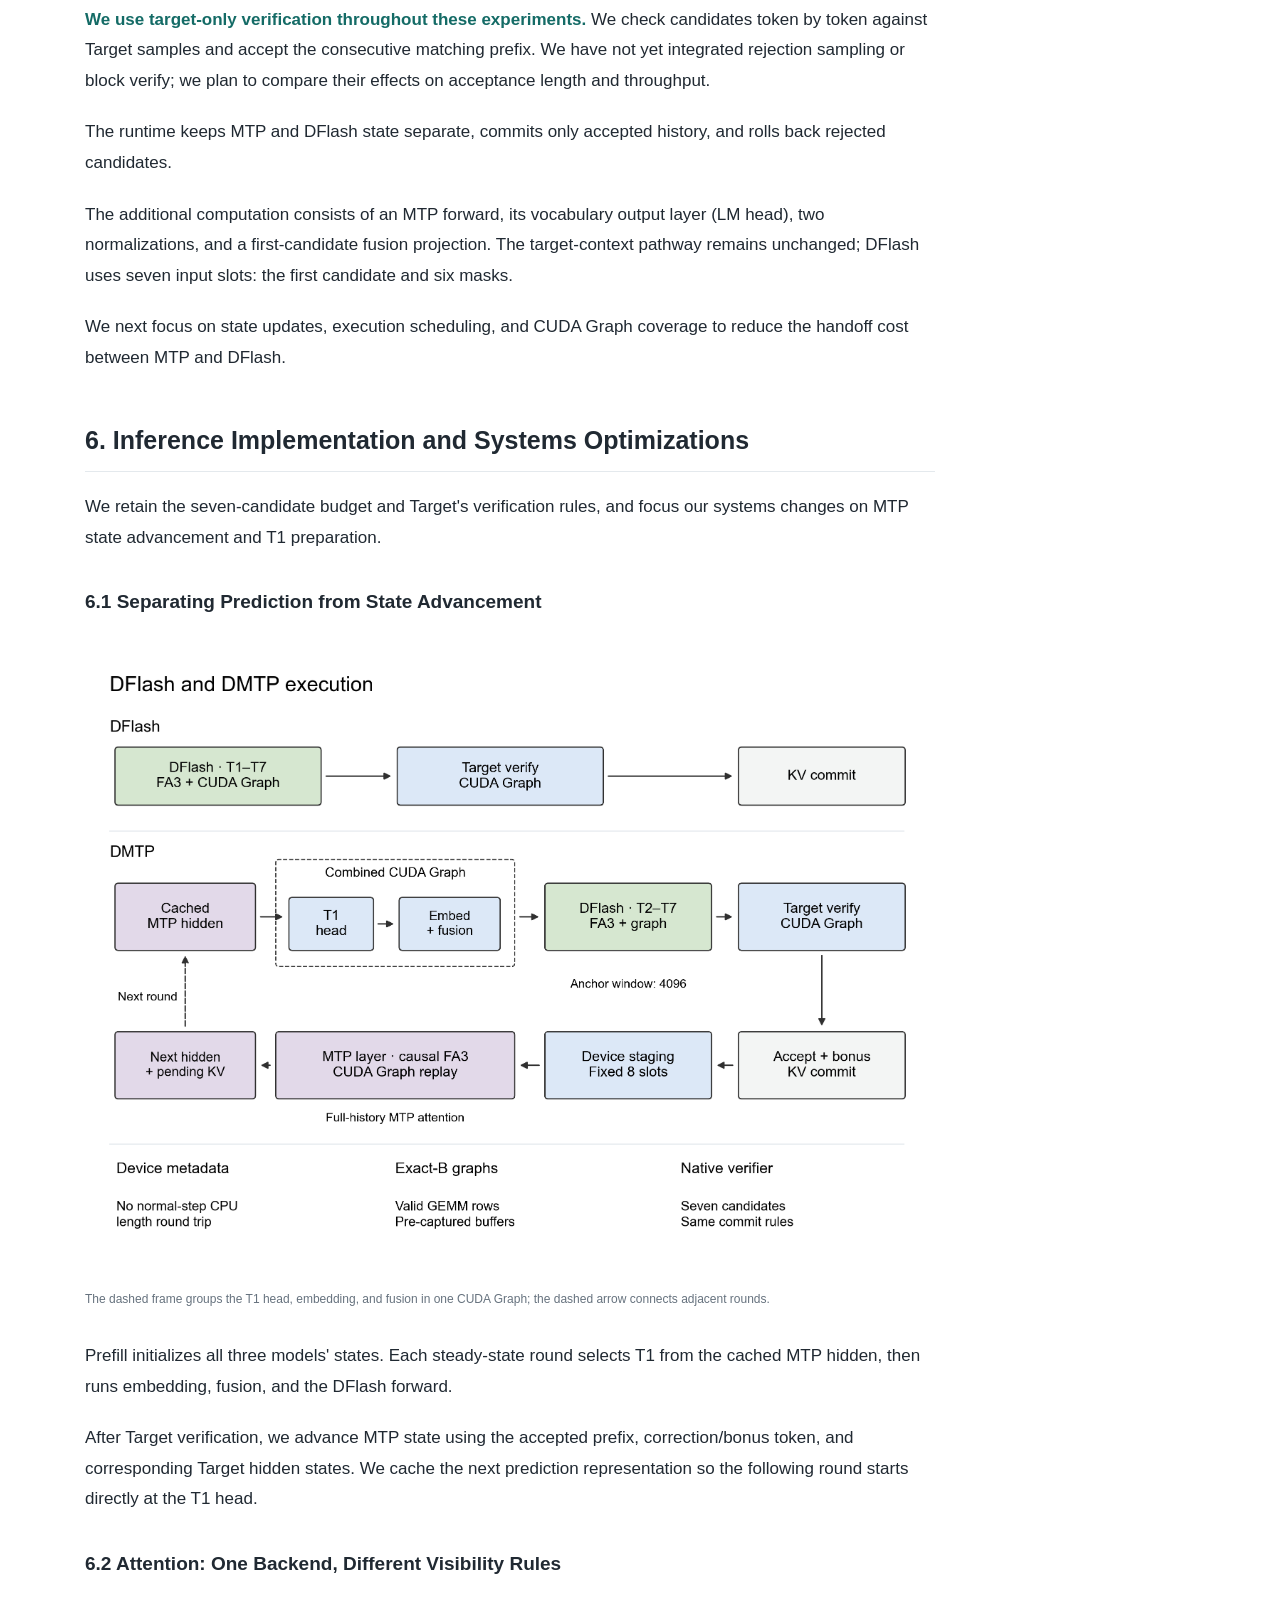
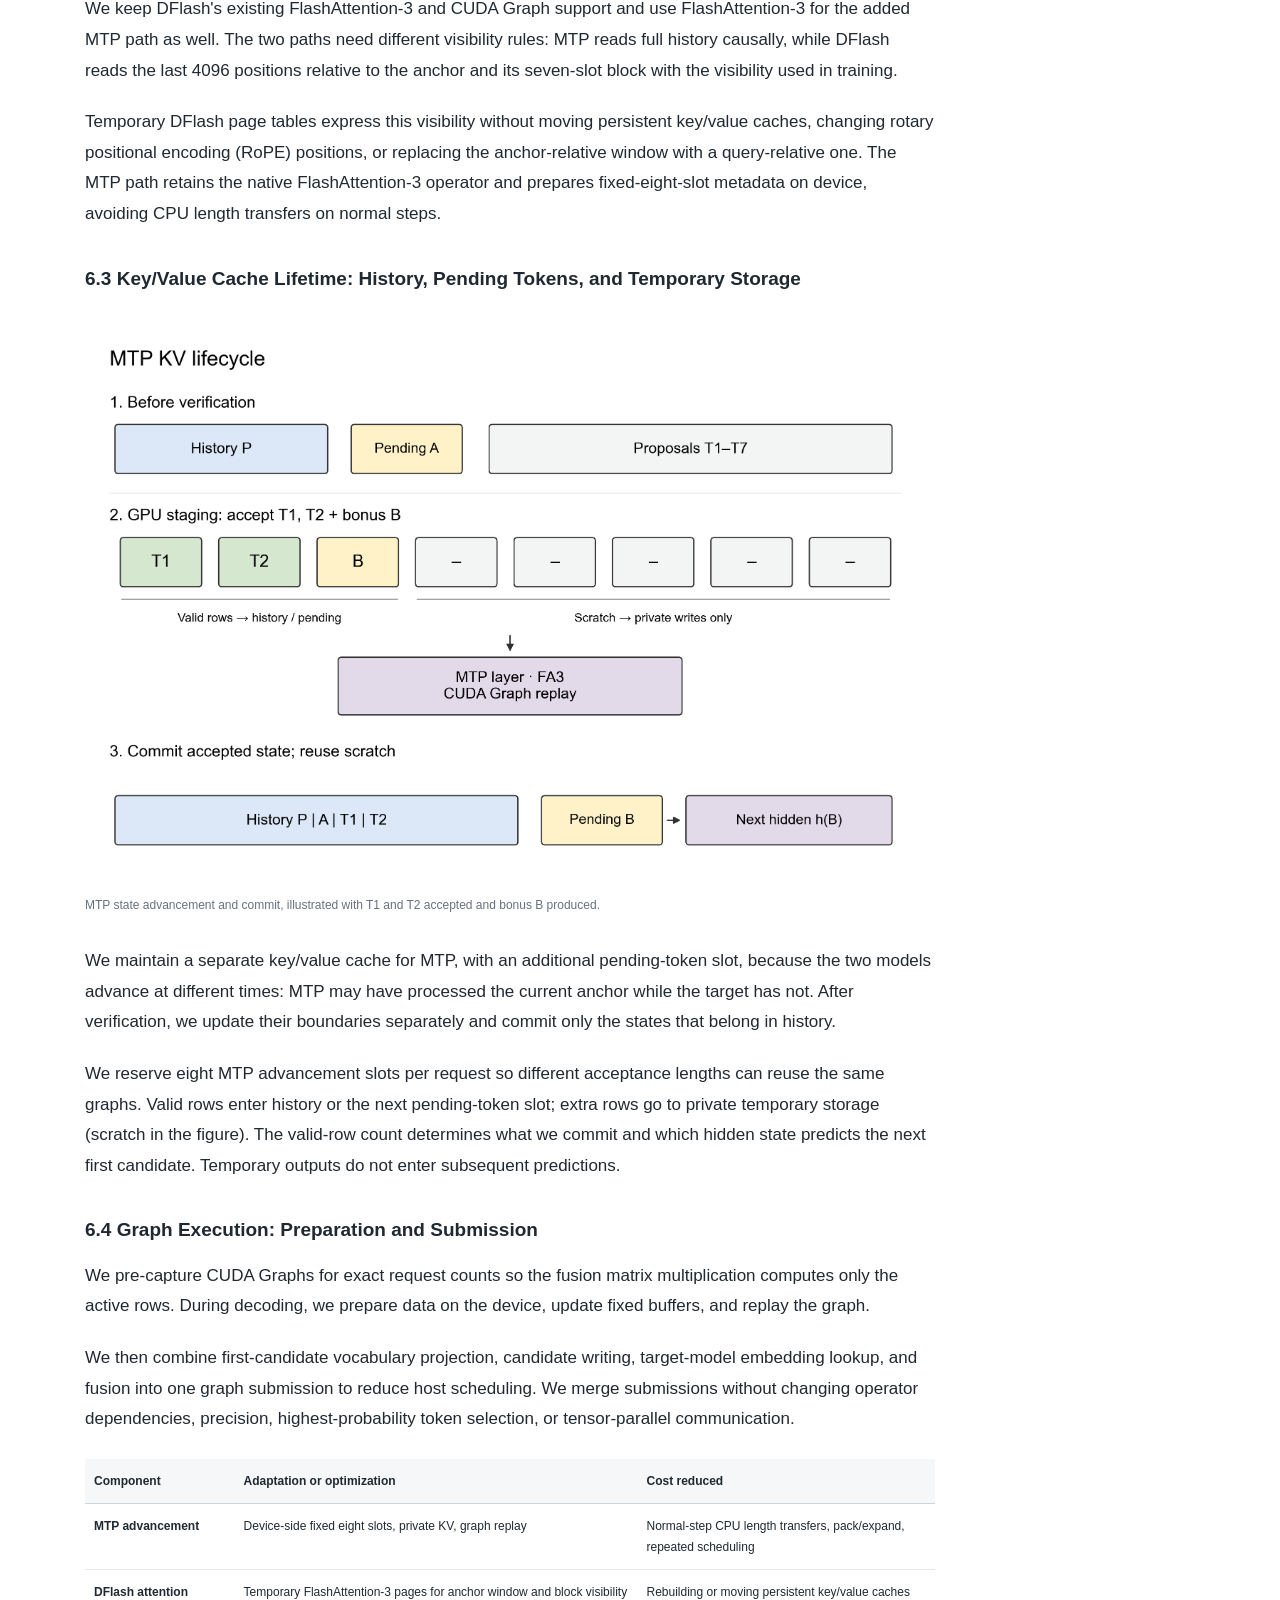
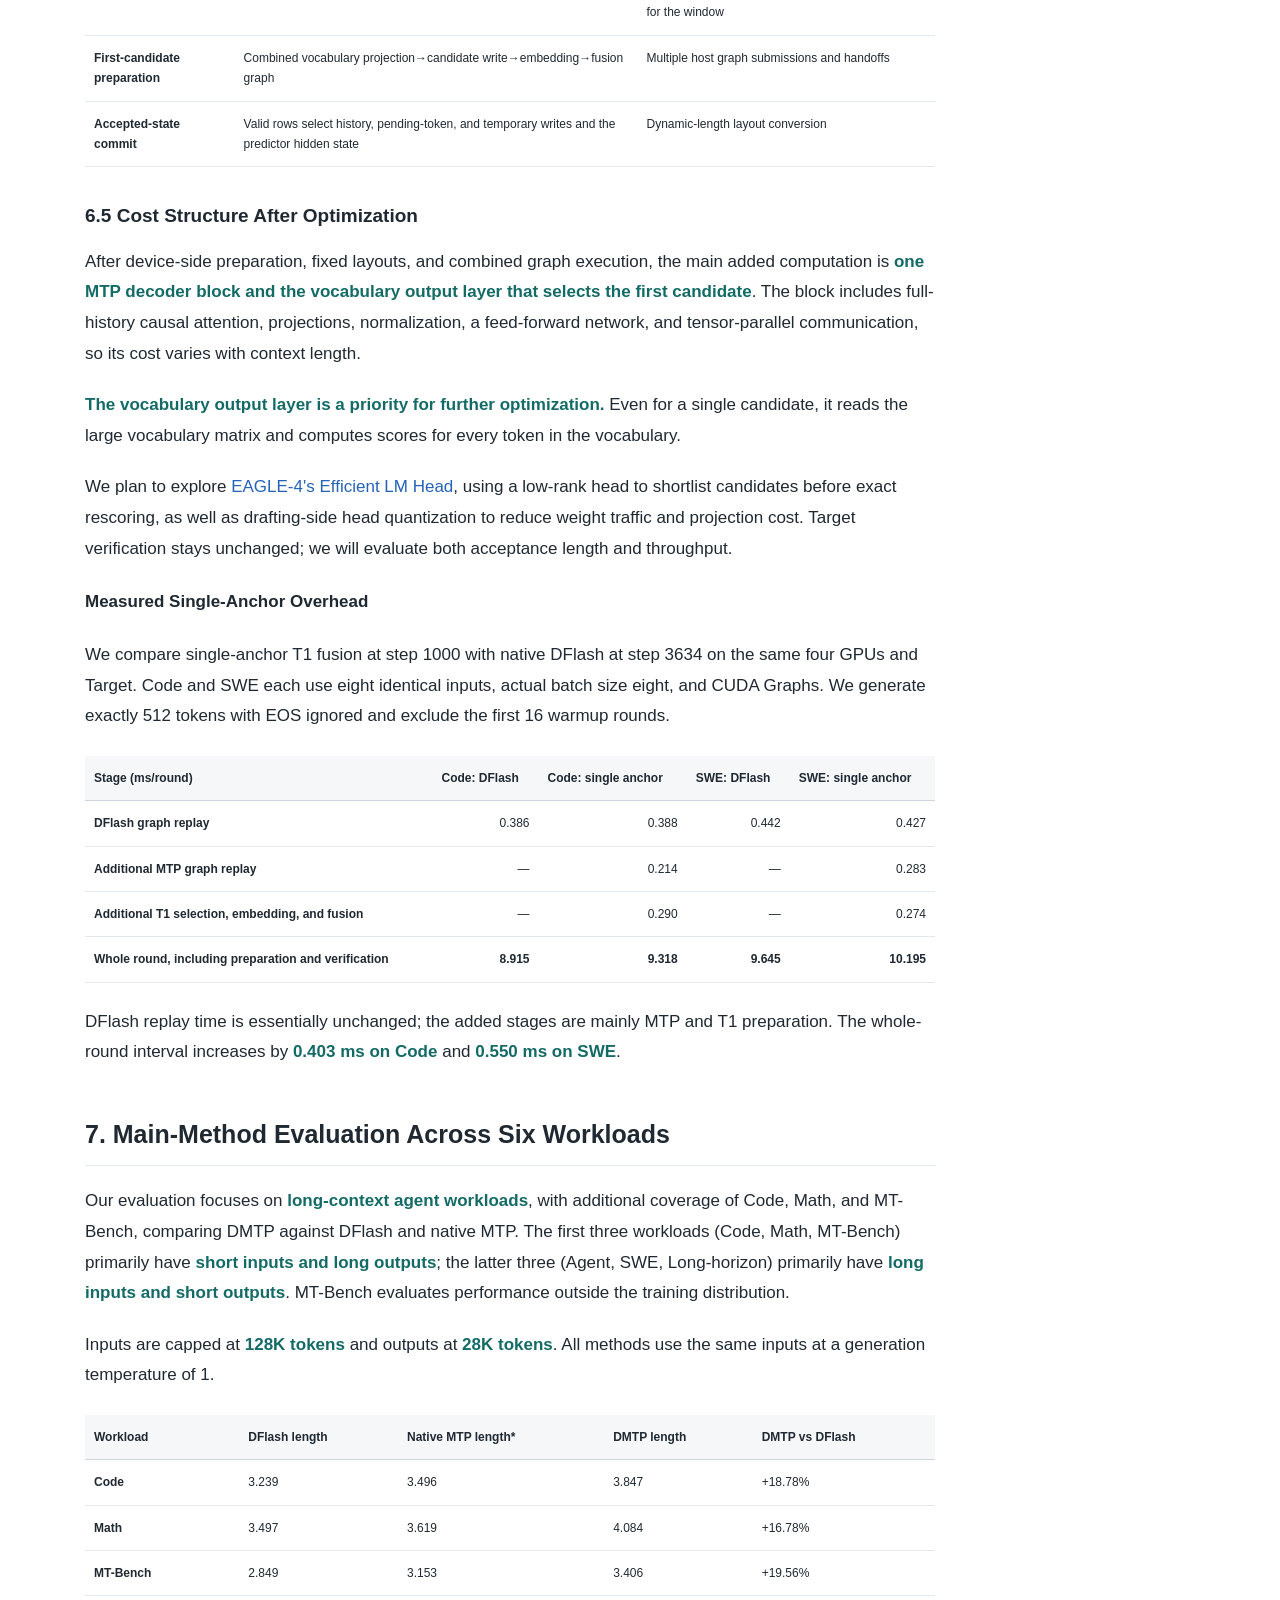
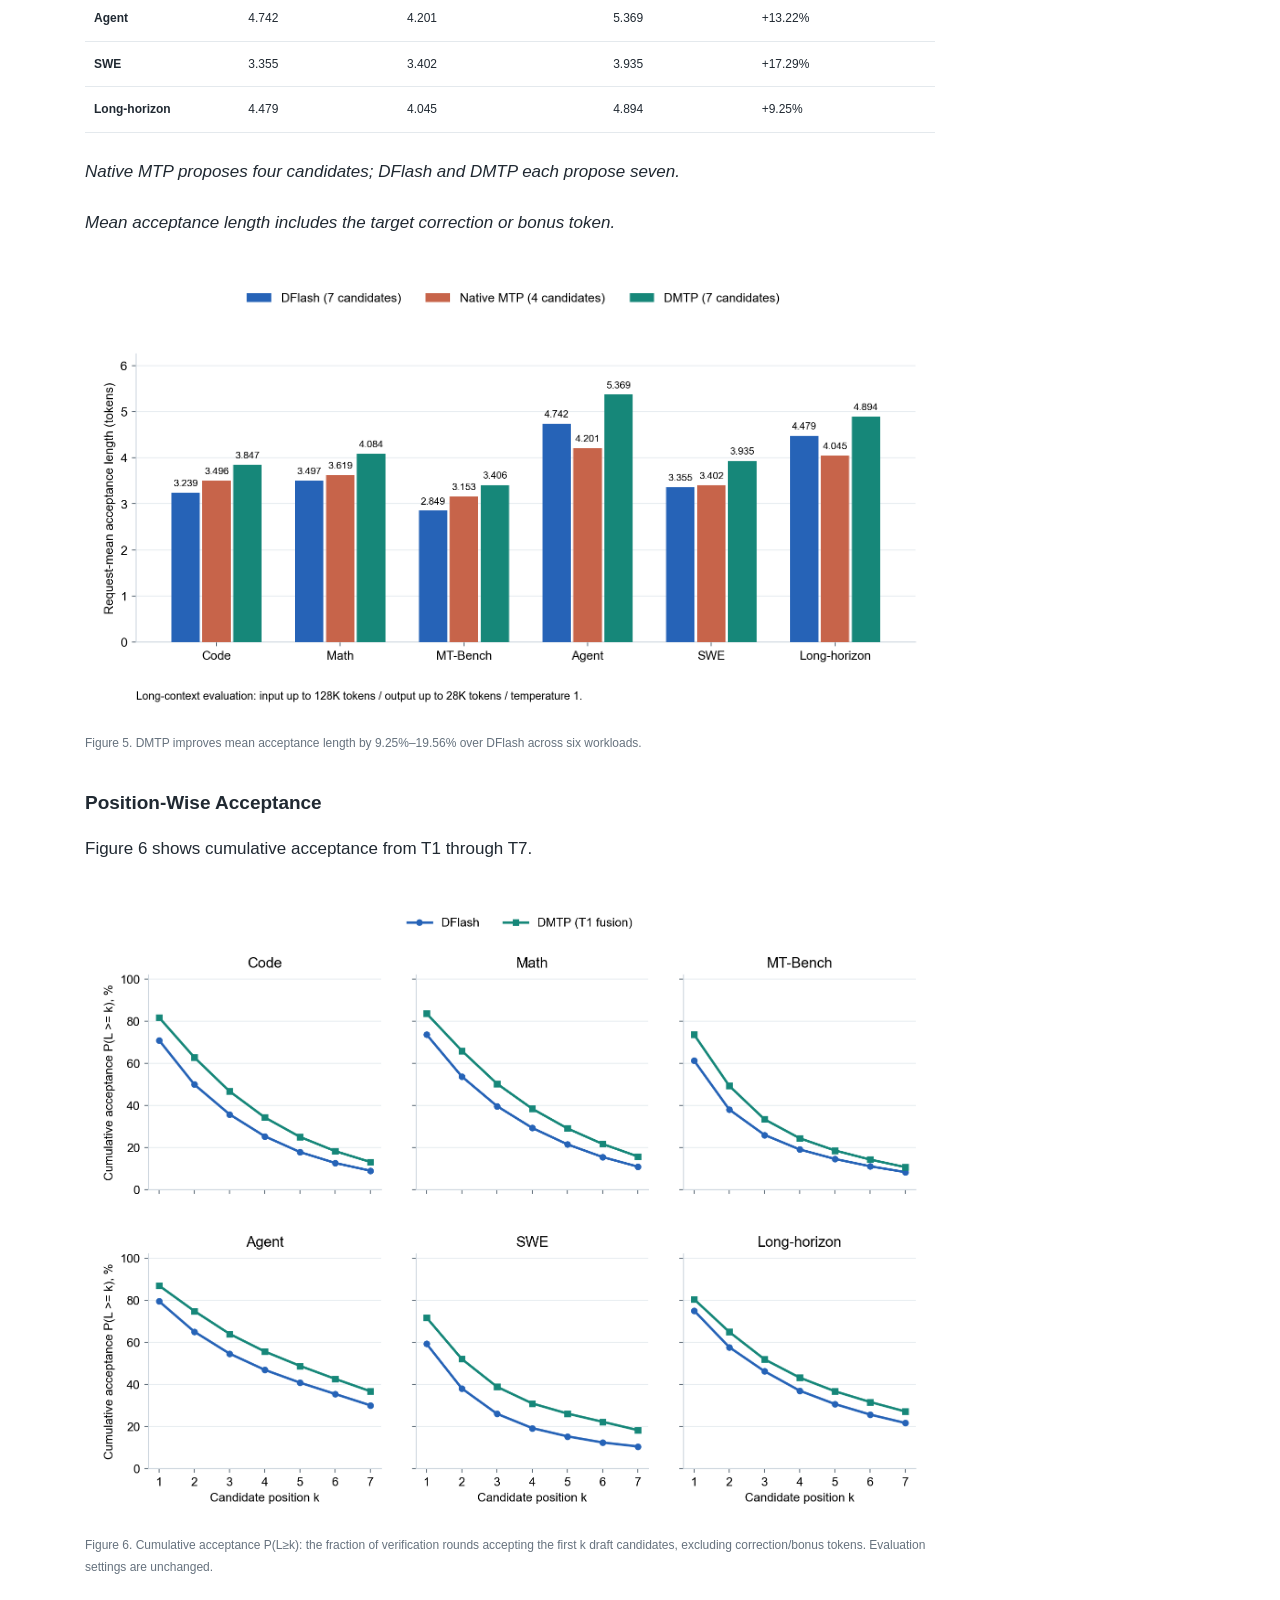
==== commit 5e89c333: "Clarify DMTP motivation and prefix-shift gains in both languages" ====
--- a/index.html
+++ b/index.html
@@ -23,7 +23,7 @@
 <nav class="resource-links" aria-label="开源权重与代码">
 <a class="resource-link" href="https://huggingface.co/Piggy12/Qwen3.6-27B-DMTP" target="_blank" rel="noopener noreferrer" title="Qwen3.6-27B DMTP weights on Hugging Face"><img class="resource-icon" src="resource-model.svg" width="18" height="18" alt=""><span>HF · 3.6-27B</span></a>
 <a class="resource-link" href="https://huggingface.co/Piggy12/Qwen3.8-next-120b-dmtp" target="_blank" rel="noopener noreferrer" title="Qwen3.8-Next-120B DMTP weights on Hugging Face"><img class="resource-icon" src="resource-model.svg" width="18" height="18" alt=""><span>HF · 3.8-Next-120B</span></a>
-<a class="resource-link resource-link--primary" href="https://github.com/Sylvan820/sglang-dmtp/tree/dmtp-qsa-four-slot-20261113" target="_blank" rel="noopener noreferrer" title="DMTP QSA inference code"><img class="resource-icon" src="resource-code.svg" width="18" height="18" alt=""><span>Code</span></a>
+<a class="resource-link resource-link--primary" href="https://github.com/Sylvan820/sglang-dmtp" target="_blank" rel="noopener noreferrer" title="DMTP inference code"><img class="resource-icon" src="resource-code.svg" width="18" height="18" alt=""><span>Code</span></a>
 <a class="resource-link resource-link--primary" href="https://github.com/sgl-project/sglang/pull/50270" target="_blank" rel="noopener noreferrer" title="SGLang pull request #50270"><img class="resource-icon" src="resource-pr.svg" width="18" height="18" alt=""><span>SGLang PR</span></a>
 <a class="resource-link resource-link--primary" href="https://github.com/sgl-project/SpecForge/pull/1067" target="_blank" rel="noopener noreferrer" title="SpecForge pull request #1067"><img class="resource-icon" src="resource-pr.svg" width="18" height="18" alt=""><span>SpecForge PR</span></a>
 </nav>
@@ -40,19 +40,20 @@
 <p><strong>Update · 2026 年 11 月 4 日</strong></p>
 <p>单、双 anchor 从头训练效果接近；<strong>双 anchor 续训更好，同等接受长度下端到端吞吐更高</strong>。后续采用双 anchor，本文数据不变。</p>
 </blockquote>
-<p>投机解码已成为大模型推理基础设施的重要组成部分。<a href="https://z-lab.ai/projects/dflash/">DFlash</a> 展示了并行预测多个候选的潜力，DeepSeek 也在生产服务中采用 <a href="https://arxiv.org/abs/2607.05147">DSpark</a>，并报告了相对 MTP 的收益。然而，在 GLM、Qwen 等原生 MTP 训练充分的模型及部分对话场景中，DFlash 相比 MTP 并不总有显著优势。我们关注的是如何复用 MTP 的首 token 预测能力。</p>
-<p>我们的评测以及与 <a href="https://arxiv.org/abs/2605.29707">Domino</a> 作者 Jianuo Huang 的讨论，揭示了两者的互补性：原生 MTP 的首 token 接受率更高，在训练分布之外的场景下尤其明显；DFlash 则能并行生成更长的续写。这为结合预训练首位能力与并行预测提供了直接动机。</p>
-<p>针对 DFlash 类模型在候选块内后续位置接受率逐渐衰减的问题，已有多种改进方案。<strong>我们关注的是另一个问题：能不能先把第一个候选 token 的接受率提上去？</strong> 验证按连续前缀接受：首位被拒绝，后面的候选就无法在本轮提交。DMTP 从预训练 MTP 的首位预测出发，再把预测它时的隐藏状态传给 DFlash，帮助后续并行续写。</p>
+<p>投机解码已成为大模型推理基础设施的重要组成部分。<a href="https://z-lab.ai/projects/dflash/">DFlash</a> 能并行预测一整块候选，保持较低的起草开销。但它也面临块内接受率衰减，以及有限 SFT 数据带来的首 token 准确率与分布外（OOD）泛化不足。<a href="https://arxiv.org/abs/2605.29707">Domino</a>、<a href="https://arxiv.org/abs/2607.05147">DSpark</a> 和 <a href="https://inco.ai/blog/dflash2/">DFlash2</a> 主要改善块内依赖和后续位置的准确率衰减，而首 token 本身的准确率与跨域泛化，在这条研究路线中仍缺少充分关注。</p>
+<p>这一缺口促使我们关注原生 MTP。它随主模型经历大规模预训练，具备较强的首 token 预测能力和更广的域覆盖。我们的评测以及与 Domino 作者 Jianuo Huang 的讨论，揭示了它与 DFlash 的互补性：MTP 能提供更强的首候选，在 draft 训练分布之外尤其有价值，但用它生成整块候选需要逐步串行执行，延迟随块长增加；DFlash 则通过并行续写避免多步起草开销。</p>
+<p><strong>因此，一个自然的问题是：能否复用原生 MTP 生成更强的首候选，再让并行 drafter 在它的条件下完成后续起草？</strong> 验证按连续前缀接受，首位被拒绝，后面的候选就无法在本轮提交。我们还发现另一项收益：给定首 token 后，让 DFlash 的预测窗口移位，即使 MTP 与 DFlash 的首位准确率接近，也能改善后续候选的接受长度。</p>
 <p>我们提出 <strong>DMTP</strong>：由预训练 MTP 生成每轮起草的第一个候选 token（记为 <strong>T1</strong>），再由 DFlash 并行生成后六个候选（<strong>T2～T7</strong>）。主方法采用<strong>双 anchor 与零初始化残差</strong>：保留已输出的 A 和首候选 T1，将 T1 词嵌入与预测它时的 MTP 隐藏状态归一化、拼接投影，得到仅加在 T1 词嵌入上的残差。</p>
 <blockquote>
 <p><strong>核心思路：</strong> 让 MTP 为生成开个好头，让 DFlash 并行完成续写。两者既共享候选 token，也通过预测表示建立联系，而不必替换各自的主干。</p>
 </blockquote>
 <h2 id="zh-section-0">核心观察</h2>
 <ul>
-<li><strong>复用 MTP 的预训练首位能力。</strong> 我们让 MTP 生成首个候选，再由 DFlash 并行预测后六个候选。在六类任务上，DMTP 相对 DFlash 的首 token 接受率提高 <strong>5.43～12.46 个百分点</strong>，相对提升 <strong>7.23%～21.00%</strong>。</li>
+<li><strong>关注首 token 准确率与 OOD 泛化瓶颈。</strong> 我们发现，复用预训练 MTP 能缓解 DFlash 在这两方面的不足。在六类任务上，DMTP 相对 DFlash 的首 token 接受率提高 <strong>5.43～12.46 个百分点</strong>，相对提升 <strong>7.23%～21.00%</strong>。</li>
+<li><strong>进一步发现移位带来的独立收益。</strong> 给 DFlash 输入 T1 后，T2 成为它的第一个未知位置。在 <a href="v1.5.html?lang=zh#zh-v15-1">V1.5 消融</a> 中，即使首位准确率接近，移位仍比 hidden-only 带来 <strong>5.97%～9.90%</strong> 的 per-verify 接受长度提升。</li>
 <li><strong>通过隐藏状态，把 MTP 的预训练能力带给 DFlash。</strong> 我们不只让 MTP 生成首个候选，还把预测它时的隐藏状态与候选的词嵌入融合。这样，DFlash 在续写时既能看到具体的候选，也能利用 MTP 在预训练中学到的特征，帮助后续 token 的并行预测。</li>
 <li><strong>收益同时覆盖长文与短文任务。</strong> 长文任务中，在 Qwen3.6-35B-A3B 上，DMTP 相对 DFlash 的接受长度提高 <strong>9.25%～19.56%</strong>，B32 端到端吞吐提高 <strong>17.10%～23.75%</strong>。短文任务中，基于公开 Qwen3.6-27B 与 OpenPerfectBlend，DMTP（DFLASH）相对 DFlash 的接受长度提高 <strong>5.78%～21.55%</strong>，DMTP（DFlash2）相对 DFlash2 提高 <strong>6.54%～21.83%</strong>，覆盖数学、代码与聊天任务。</li>
-<li><strong>与 MTP、DFlash 的优化正交。</strong> DMTP 改进的是两者的协作方式；更强的预测器、训练方法、候选选择策略和推理 kernel，都可以继续结合到这一框架中。</li>
+<li><strong>与并行 drafter 内部的改进正交。</strong> DMTP 改变的是 MTP 与 DFlash 的协作方式，并不替代块内优化。我们已在 DFlash 和 DFlash2 上验证兼容性，与其他因果预测头结合则是自然的扩展方向。</li>
 </ul>
 <h2 id="zh-section-1">1. 首位接受率与并行 Draft</h2>
 <p>图 1 比较同一目标模型上的 <strong>DFlash 与原生 MTP</strong>。DFlash 使用混合任务数据训练，训练长度为 32K；MTP 使用同一目标模型自带的预训练权重。首 token 接受率指每轮第一个候选被目标模型接受的比例。</p>
@@ -646,7 +647,7 @@
 </ol>
 <h2 id="zh-section-11">致谢</h2>
 <p>感谢 <strong>Qwen Team、Domino Team、Qwen Application Team 和 SpecForge Team</strong> 的支持与交流。这项工作是在我于 <strong>Qwen Infra 团队实习期间</strong>完成的。</p>
-<p><strong>Qwen Team</strong>：Yuhao Shen、Di Liu、Yucheng Li、Hao Yu、Yang Xu、Xi Lin、Yi Zhang。</p>
+<p><strong>Qwen Team</strong>：Yuhao Shen、Di Liu、Yucheng Li、Hao Yu、Xin Wang、Yang Xu、Xi Lin、Yi Zhang。</p>
 <p><strong>Domino Team</strong>：Jianuo Huang。</p>
 <p><strong>Qwen Application Team</strong>：Tianyu Liu、Jun Zhang。</p>
 <p><strong>SpecForge Team</strong>：Jiaping Wang。</p>
@@ -668,7 +669,7 @@
 <nav class="resource-links" aria-label="Open-source weights and code">
 <a class="resource-link" href="https://huggingface.co/Piggy12/Qwen3.6-27B-DMTP" target="_blank" rel="noopener noreferrer" title="Qwen3.6-27B DMTP weights on Hugging Face"><img class="resource-icon" src="resource-model.svg" width="18" height="18" alt=""><span>HF · 3.6-27B</span></a>
 <a class="resource-link" href="https://huggingface.co/Piggy12/Qwen3.8-next-120b-dmtp" target="_blank" rel="noopener noreferrer" title="Qwen3.8-Next-120B DMTP weights on Hugging Face"><img class="resource-icon" src="resource-model.svg" width="18" height="18" alt=""><span>HF · 3.8-Next-120B</span></a>
-<a class="resource-link resource-link--primary" href="https://github.com/Sylvan820/sglang-dmtp/tree/dmtp-qsa-four-slot-20261113" target="_blank" rel="noopener noreferrer" title="DMTP QSA inference code"><img class="resource-icon" src="resource-code.svg" width="18" height="18" alt=""><span>Code</span></a>
+<a class="resource-link resource-link--primary" href="https://github.com/Sylvan820/sglang-dmtp" target="_blank" rel="noopener noreferrer" title="DMTP inference code"><img class="resource-icon" src="resource-code.svg" width="18" height="18" alt=""><span>Code</span></a>
 <a class="resource-link resource-link--primary" href="https://github.com/sgl-project/sglang/pull/50270" target="_blank" rel="noopener noreferrer" title="SGLang pull request #50270"><img class="resource-icon" src="resource-pr.svg" width="18" height="18" alt=""><span>SGLang PR</span></a>
 <a class="resource-link resource-link--primary" href="https://github.com/sgl-project/SpecForge/pull/1067" target="_blank" rel="noopener noreferrer" title="SpecForge pull request #1067"><img class="resource-icon" src="resource-pr.svg" width="18" height="18" alt=""><span>SpecForge PR</span></a>
 </nav>
@@ -685,19 +686,20 @@
 <p><strong>Update · November 4, 2026</strong></p>
 <p>Scratch results are similar. <strong>Dual anchors fine-tune better and deliver higher end-to-end throughput at comparable acceptance lengths.</strong> We adopt dual anchors; reported results remain unchanged.</p>
 </blockquote>
-<p>Speculative decoding is an important component of LLM inference infrastructure. <a href="https://z-lab.ai/projects/dflash/">DFlash</a> demonstrates the potential of parallel candidate prediction, while DeepSeek has deployed <a href="https://arxiv.org/abs/2607.05147">DSpark</a> in production and reported gains over MTP. Yet DFlash does not consistently outperform MTP on models with well-trained native MTP modules, such as GLM and Qwen, or on some conversation workloads. We focus on reusing MTP&#39;s first-token prediction capability.</p>
-<p>Our evaluations and discussions with <a href="https://arxiv.org/abs/2605.29707">Domino</a> author Jianuo Huang highlight complementary strengths: native MTP has higher first-token acceptance, particularly on workloads outside the training distribution, while DFlash generates a longer continuation in parallel. This motivates combining pretrained first-token prediction with parallel drafting.</p>
-<p>Several approaches address the decline in acceptance at later positions within a DFlash-style block. <strong>We focus on a different question: can we improve the first draft token itself?</strong> Under prefix verification, rejecting that first candidate prevents the rest of the block from being committed. DMTP starts with a pretrained MTP prediction, then passes its hidden representation to DFlash for the continuation.</p>
+<p>Speculative decoding is an important component of LLM inference infrastructure. <a href="https://z-lab.ai/projects/dflash/">DFlash</a> predicts a block of candidates in parallel, keeping drafting overhead low. However, acceptance declines across the block, and limited supervised fine-tuning data can leave first-token accuracy and out-of-distribution (OOD) generalization weak. <a href="https://arxiv.org/abs/2605.29707">Domino</a>, <a href="https://arxiv.org/abs/2607.05147">DSpark</a>, and <a href="https://inco.ai/blog/dflash2/">DFlash2</a> address intra-block dependencies and later-position accuracy decay. The first token&#39;s accuracy and generalization beyond the drafter&#39;s training domains remain underexplored in this line of work.</p>
+<p>This gap motivates us to turn to native MTP. Trained alongside the target model on pretraining-scale corpora, it offers strong first-token accuracy and broad domain coverage. Our evaluations and discussions with Domino author Jianuo Huang highlight its complementarity with DFlash: MTP can provide a stronger first candidate, particularly outside the drafter&#39;s training distribution, but generating an entire block with MTP requires sequential steps whose latency grows with block length. DFlash avoids that multi-step cost through parallel continuation.</p>
+<p><strong>This contrast raises a natural question: can we reuse native MTP to produce a stronger first candidate, and let a parallel drafter complete the rest of the block conditioned on it?</strong> Under prefix verification, rejecting the first candidate prevents the remaining block from being committed. We also find a second benefit: once the first token is known, shifting DFlash&#39;s prediction window improves continuation even when MTP and DFlash have similar first-token accuracy.</p>
 <p>We introduce <strong>DMTP</strong>: pretrained MTP proposes the first candidate token in each drafting round (<strong>T1</strong>), and DFlash predicts the remaining six candidates (<strong>T2–T7</strong>) in parallel. Our main method uses <strong>two anchors and a zero-initialized residual</strong>: retain the emitted token A and first candidate T1, normalize and concatenate T1&#39;s embedding with the MTP hidden state that predicted it, and project the pair into a residual added only to T1&#39;s embedding.</p>
 <blockquote>
 <p><strong>The key idea:</strong> let MTP start the block and DFlash continue it in parallel. The two models share both a concrete candidate and a predictive representation, while retaining their original backbones.</p>
 </blockquote>
 <h2 id="en-section-0">The Key Observations</h2>
 <ul>
-<li><strong>Reuse MTP&#39;s pretrained first-token capability.</strong> We use MTP for the first candidate and DFlash for the next six parallel proposals. Across six workloads, DMTP improves first-token acceptance over DFlash by <strong>5.43–12.46 percentage points</strong>, or <strong>7.23%–21.00% relatively</strong>.</li>
+<li><strong>Address first-token accuracy and OOD generalization.</strong> We identify these as bottlenecks for DFlash and show that reusing pretrained MTP can alleviate them. Across six workloads, DMTP improves first-token acceptance over DFlash by <strong>5.43–12.46 percentage points</strong>, or <strong>7.23%–21.00% relatively</strong>.</li>
+<li><strong>Observe a separate gain from prefix shifting.</strong> Giving DFlash T1 as input makes T2 its first unknown position. Even with similar first-token accuracy, this shift improves per-verify accepted length by <strong>5.97%–9.90%</strong> over hidden-only conditioning in the <a href="v1.5.html?lang=en#en-v15-1">V1.5 ablation</a>.</li>
 <li><strong>Pass MTP&#39;s pretrained capability to DFlash through hidden states.</strong> We use MTP not only to generate T1, but also to fuse the hidden state that predicted it with its token embedding. DFlash can then use both the concrete candidate and features learned during MTP pretraining to predict the continuation in parallel.</li>
 <li><strong>The gains extend across long- and short-text tasks.</strong> On long-text tasks with Qwen3.6-35B-A3B, DMTP improves acceptance length by <strong>9.25%–19.56%</strong> and B32 end-to-end throughput by <strong>17.10%–23.75%</strong>, relative to DFlash. On short-text tasks using public Qwen3.6-27B weights and OpenPerfectBlend, DMTP(DFLASH) improves acceptance length by <strong>5.78%–21.55%</strong> over DFlash, while DMTP(DFlash2) improves it by <strong>6.54%–21.83%</strong> over DFlash2, covering math, code, and chat.</li>
-<li><strong>DMTP complements optimizations within MTP and DFlash.</strong> We change how the two models cooperate; stronger predictors, training methods, candidate-selection strategies, and inference kernels can all be combined with this framework.</li>
+<li><strong>DMTP complements improvements within the parallel drafter.</strong> We change how MTP and DFlash cooperate, rather than replace block-internal refinements. Compatibility is demonstrated with DFlash and DFlash2; combining the same idea with other causal heads remains a natural extension.</li>
 </ul>
 <h2 id="en-section-1">1. First-Token Acceptance and Parallel Drafting</h2>
 <p>Figure 1 compares <strong>DFlash and native MTP</strong> using the same target model. DFlash is trained on a mixture of tasks with 32K sequences; MTP uses the pretrained weights bundled with the same target. First-token acceptance is the fraction of rounds in which the target accepts the first proposed candidate.</p>
@@ -1291,7 +1293,7 @@
 </ol>
 <h2 id="en-section-11">Acknowledgements</h2>
 <p>We thank the <strong>Qwen Team, the Domino Team, the Qwen Application Team, and the SpecForge Team</strong> for their support and discussions. This work was carried out during my <strong>internship with the Qwen Infra team</strong>.</p>
-<p><strong>Qwen Team</strong>: Yuhao Shen, Di Liu, Yucheng Li, Hao Yu, Yang Xu, Xi Lin, Yi Zhang.</p>
+<p><strong>Qwen Team</strong>: Yuhao Shen, Di Liu, Yucheng Li, Hao Yu, Xin Wang, Yang Xu, Xi Lin, Yi Zhang.</p>
 <p><strong>Domino Team</strong>: Jianuo Huang.</p>
 <p><strong>Qwen Application Team</strong>: Tianyu Liu, Jun Zhang.</p>
 <p><strong>SpecForge Team</strong>: Jiaping Wang.</p>
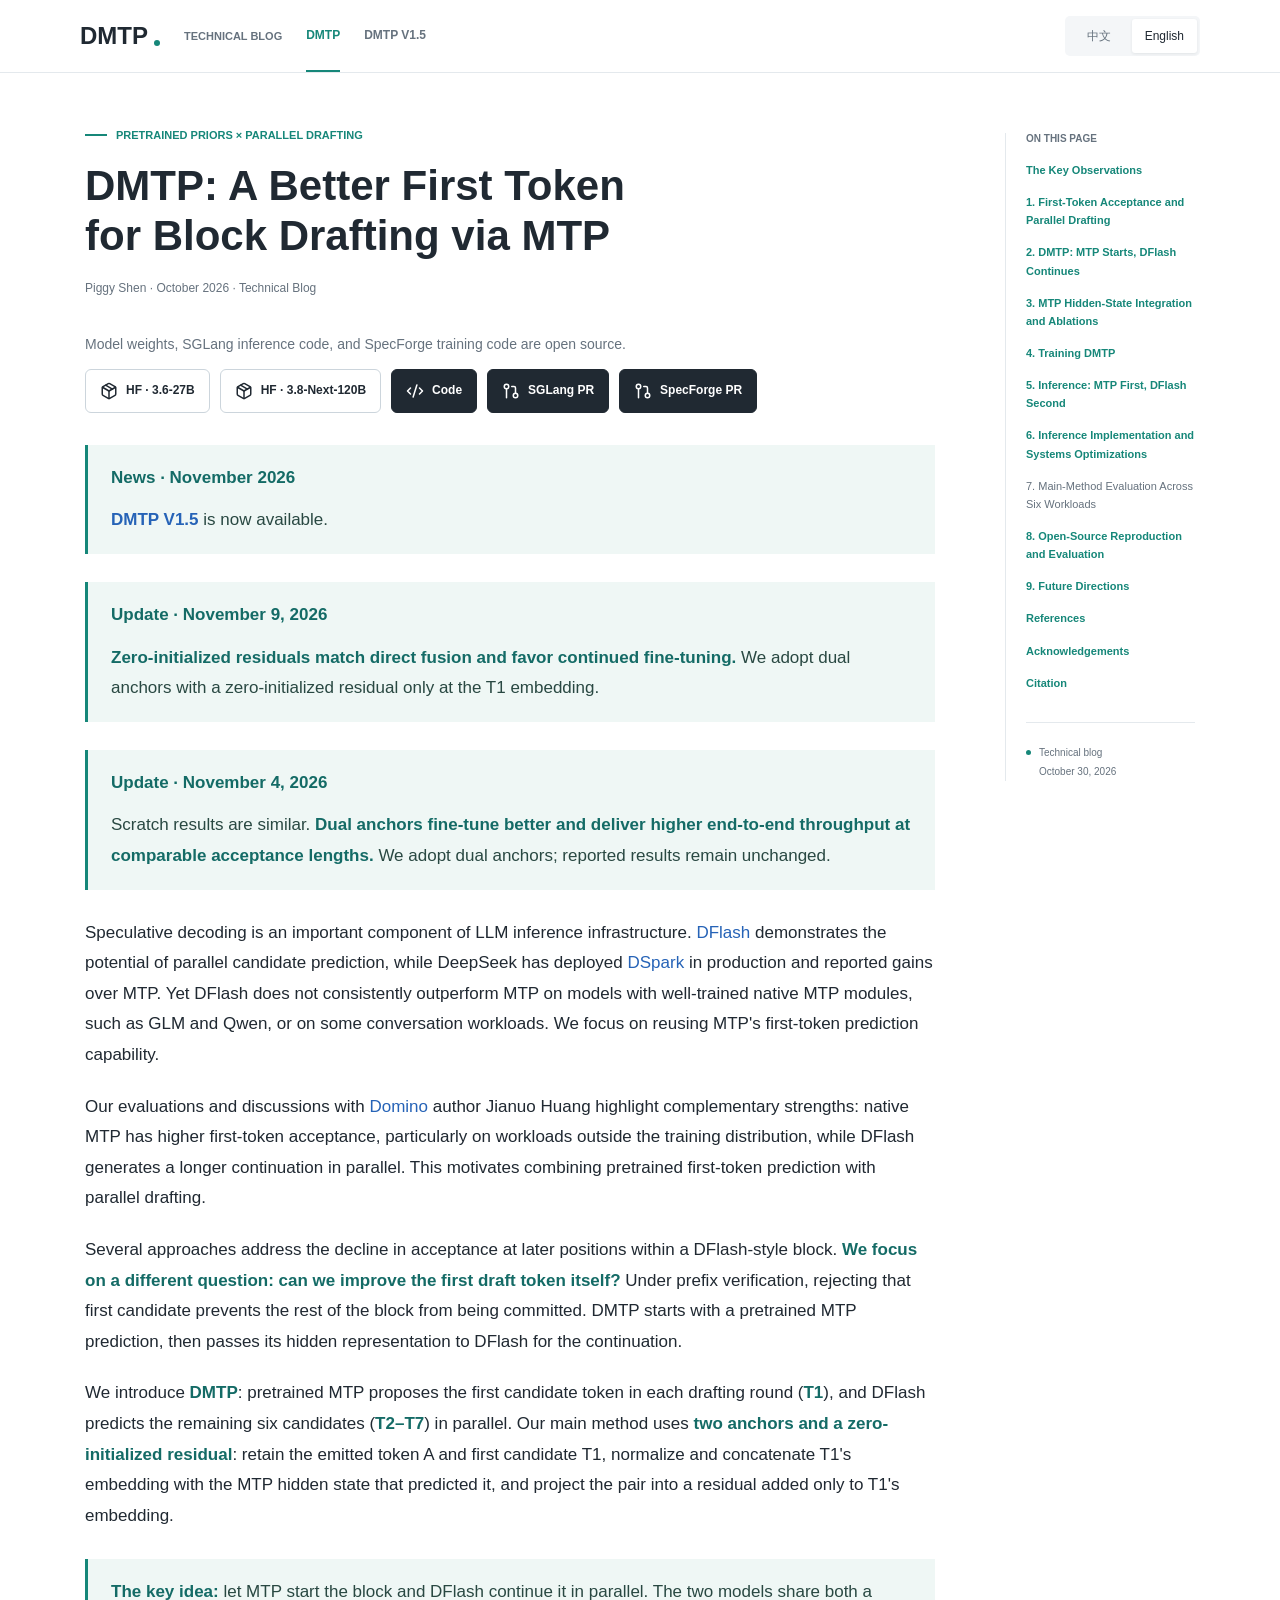
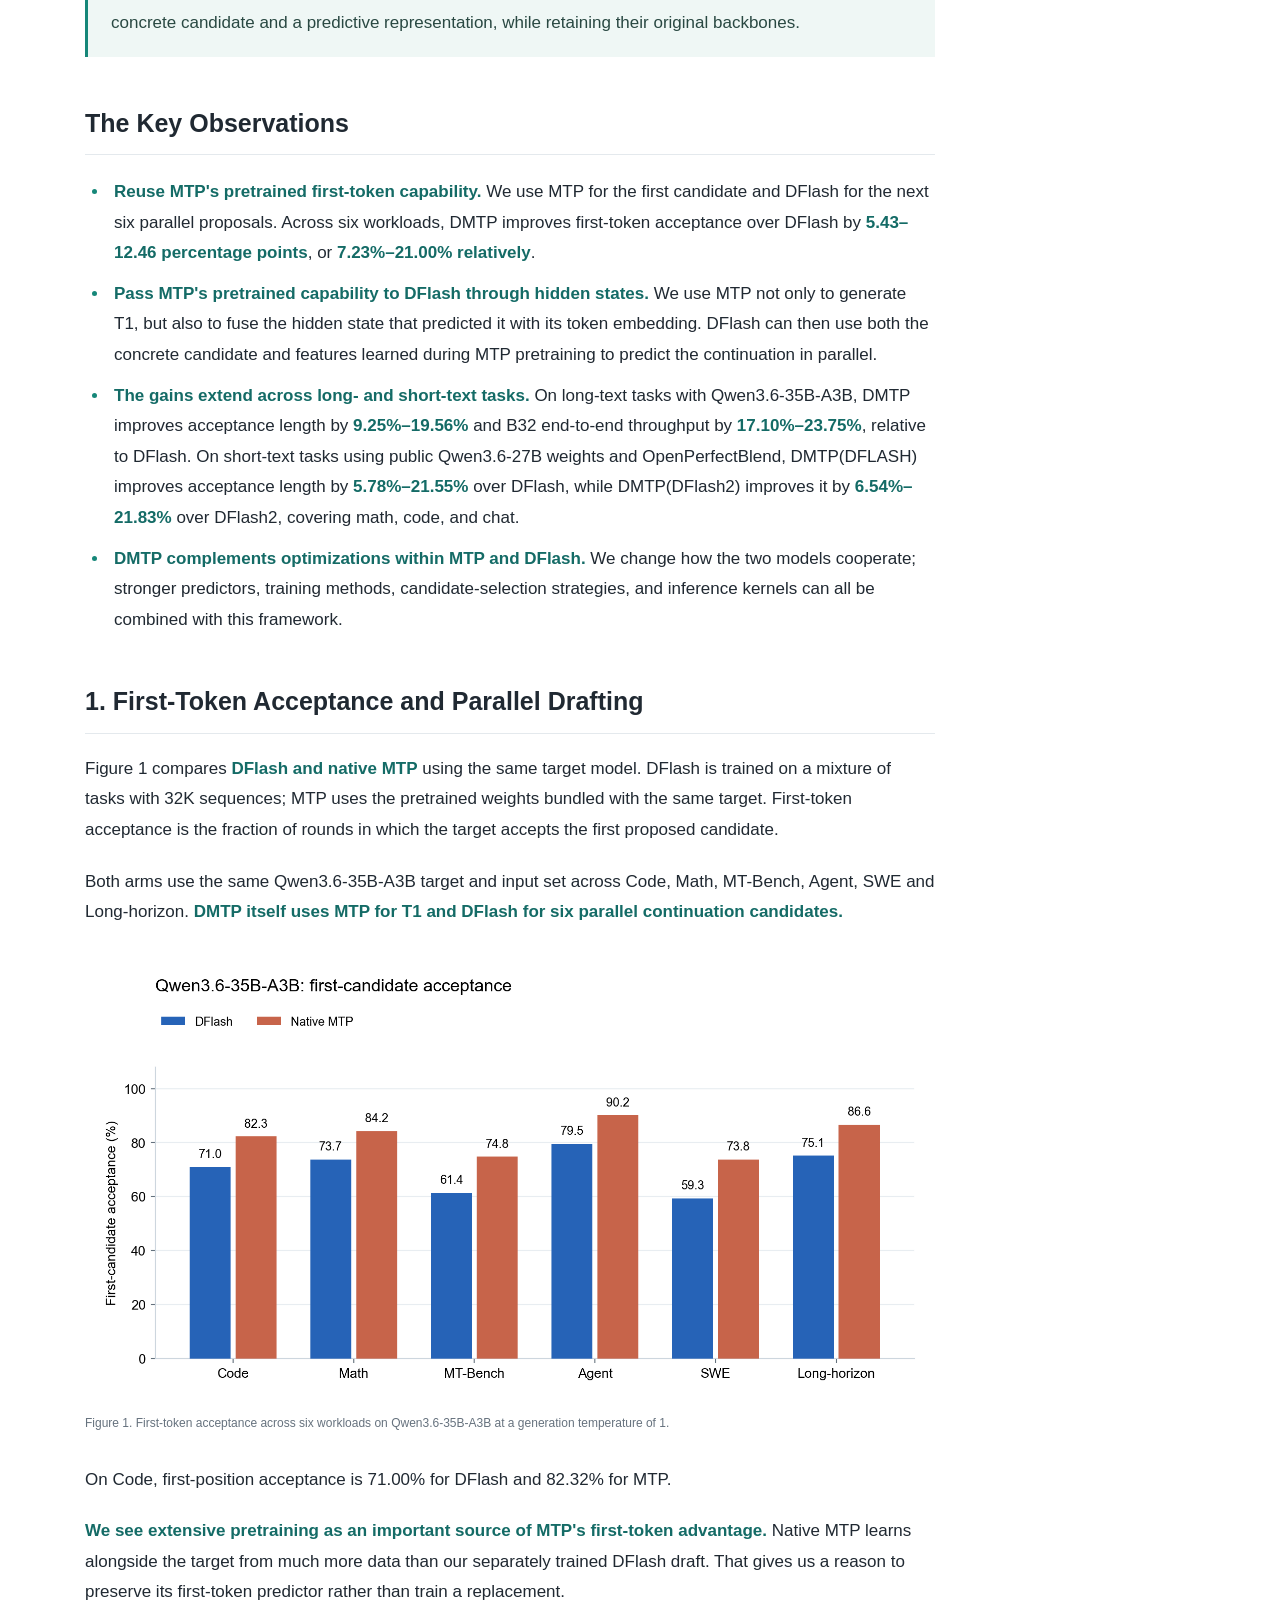
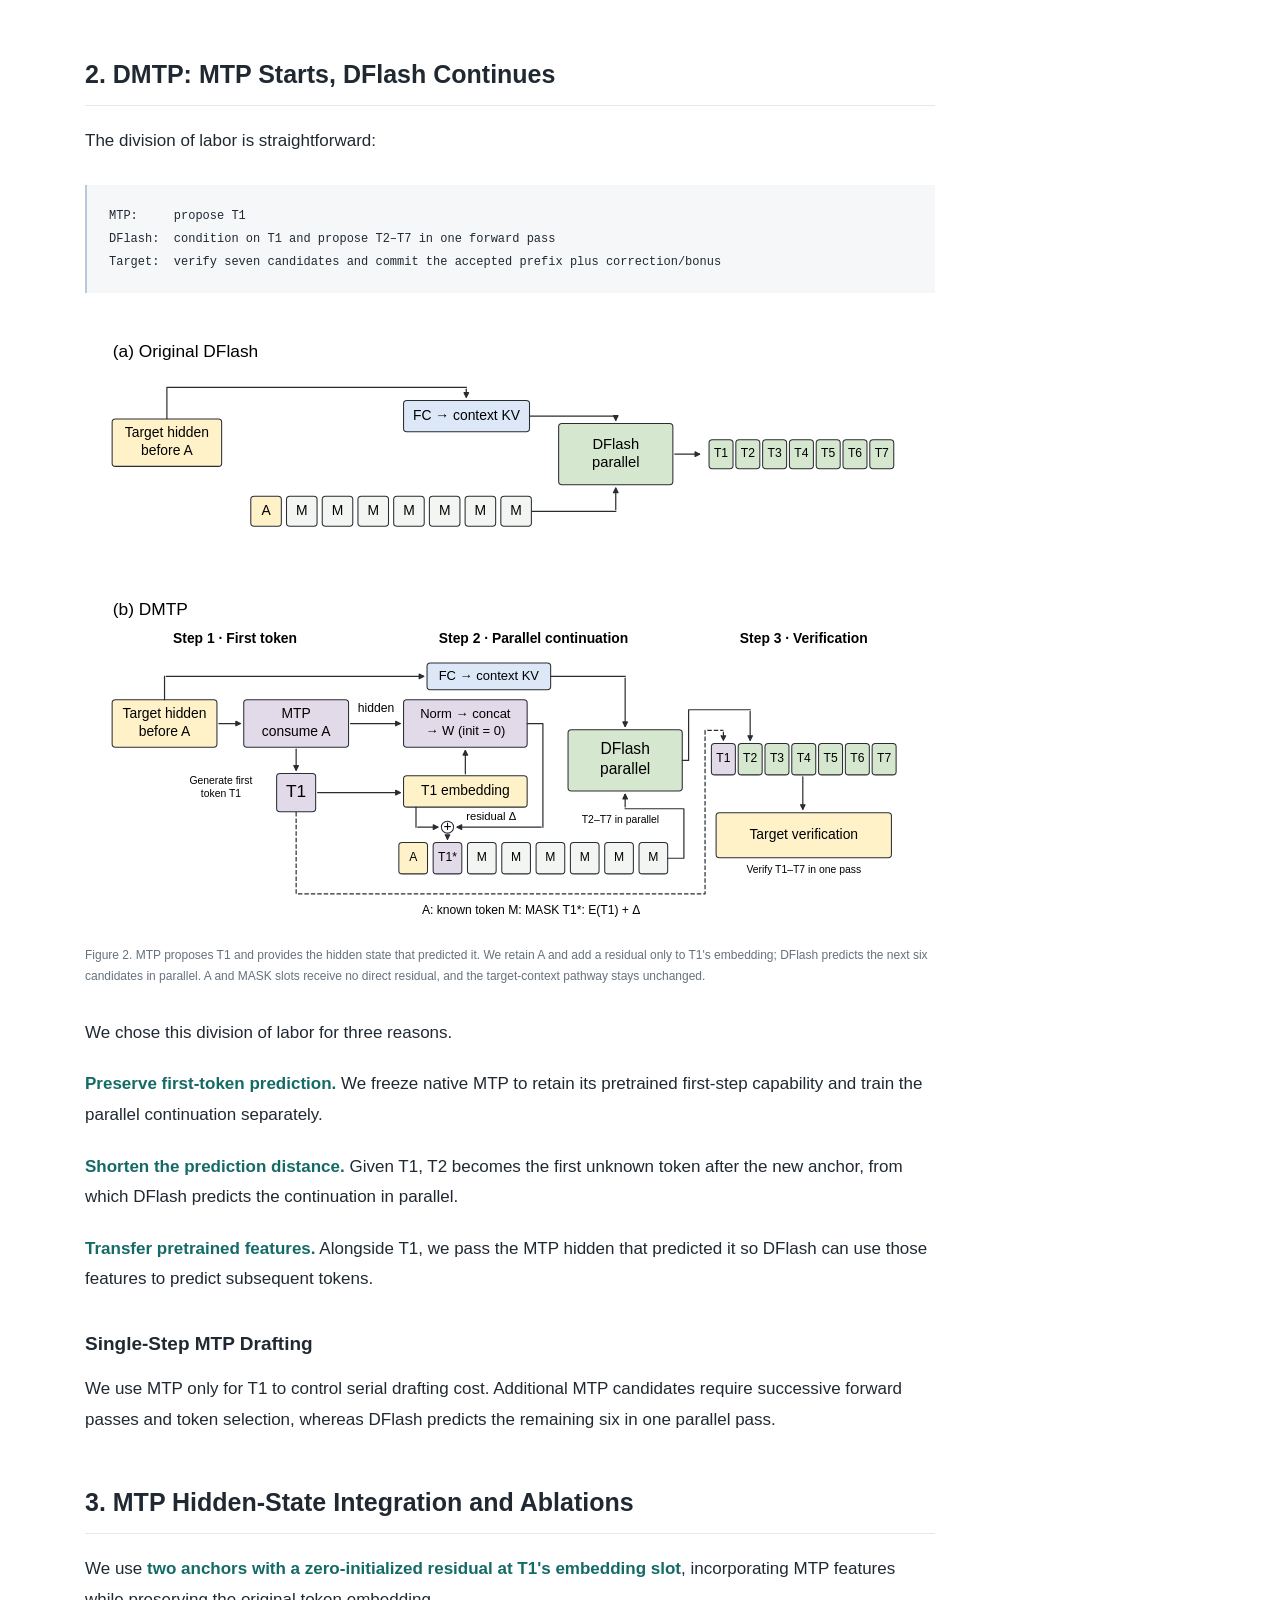
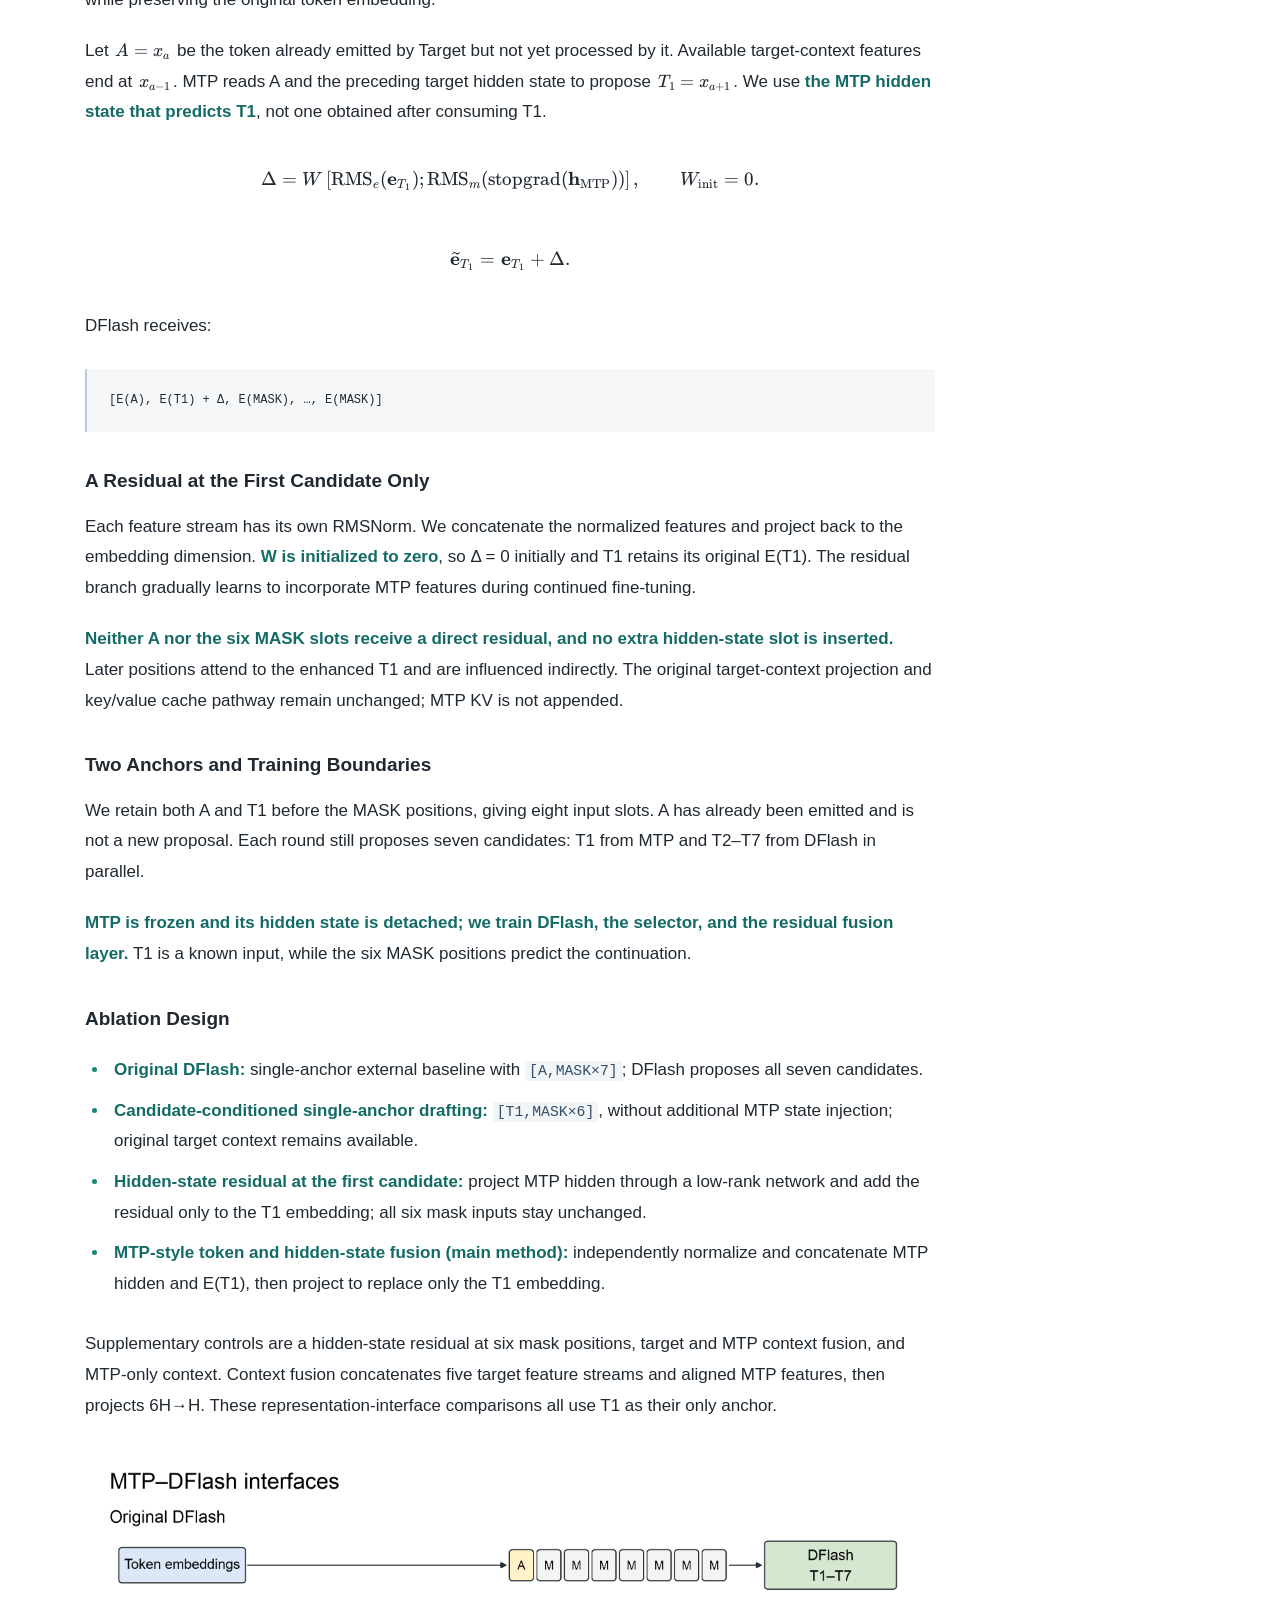
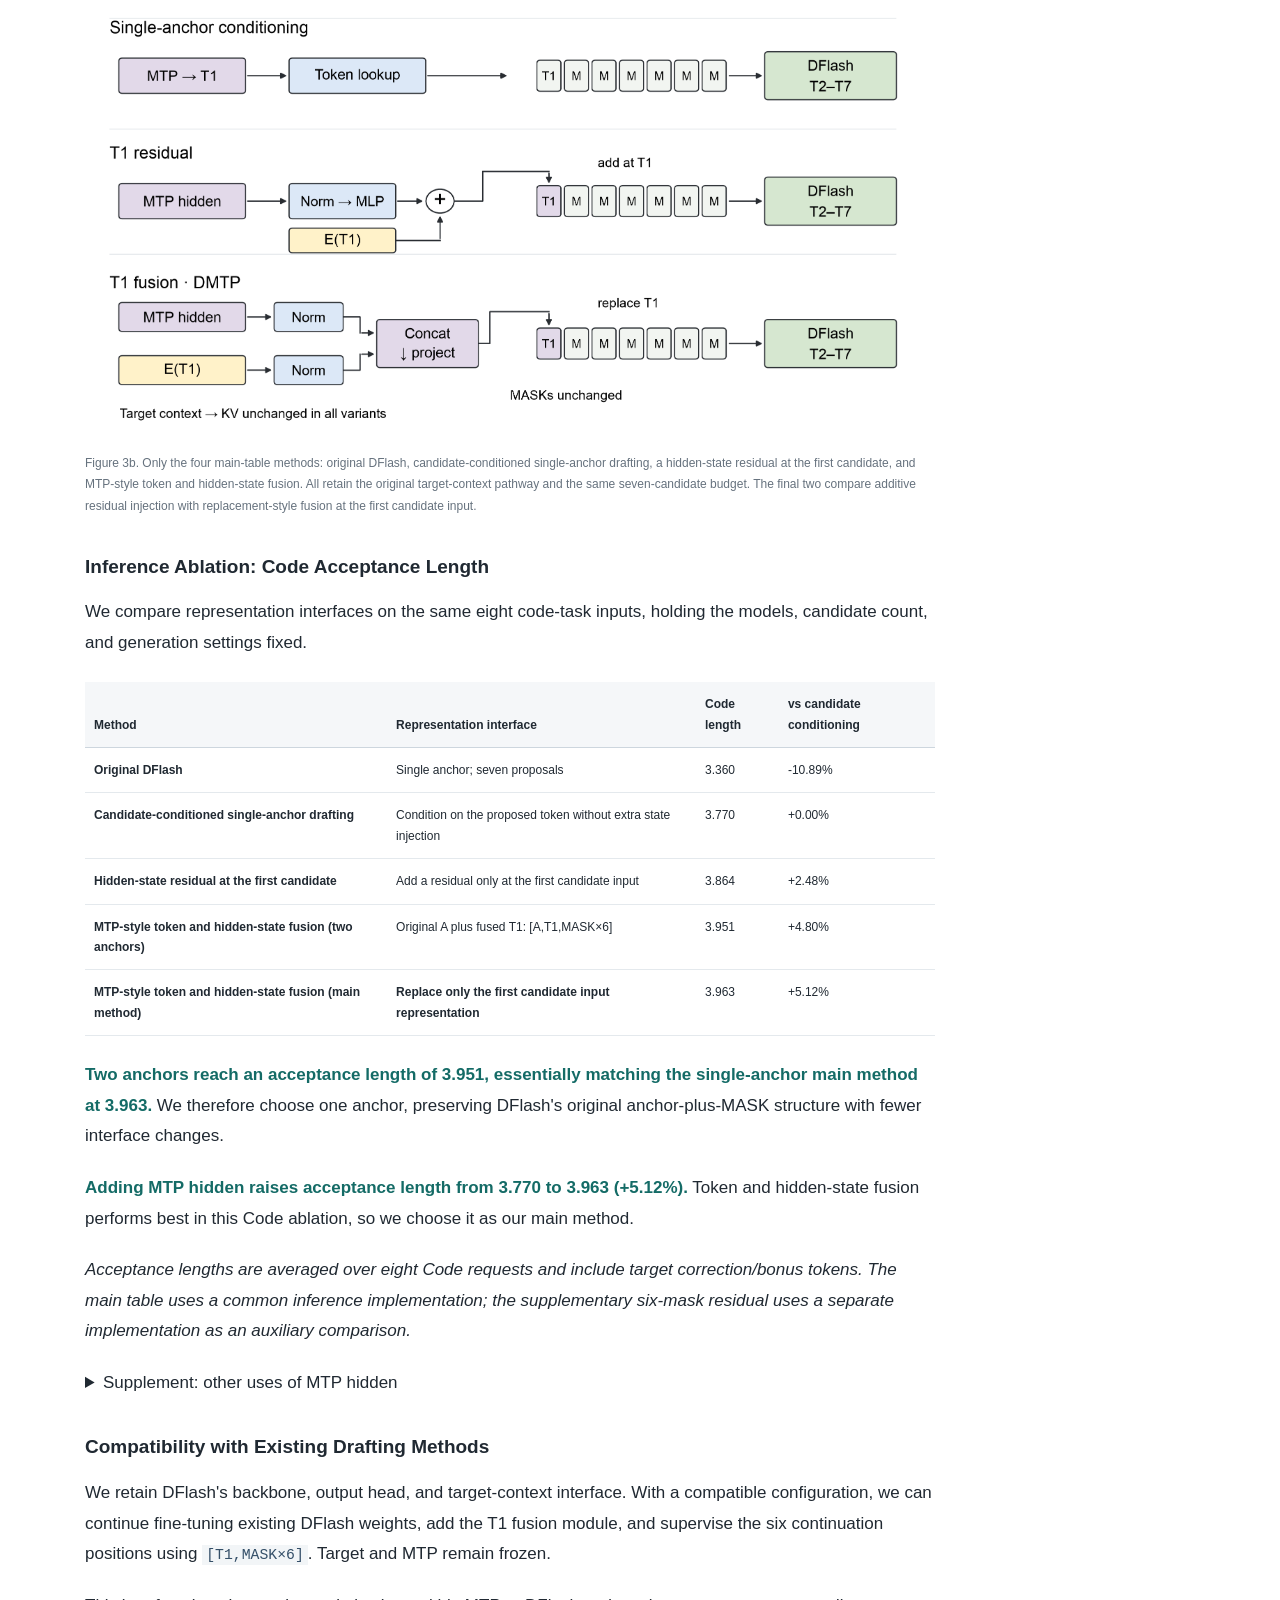
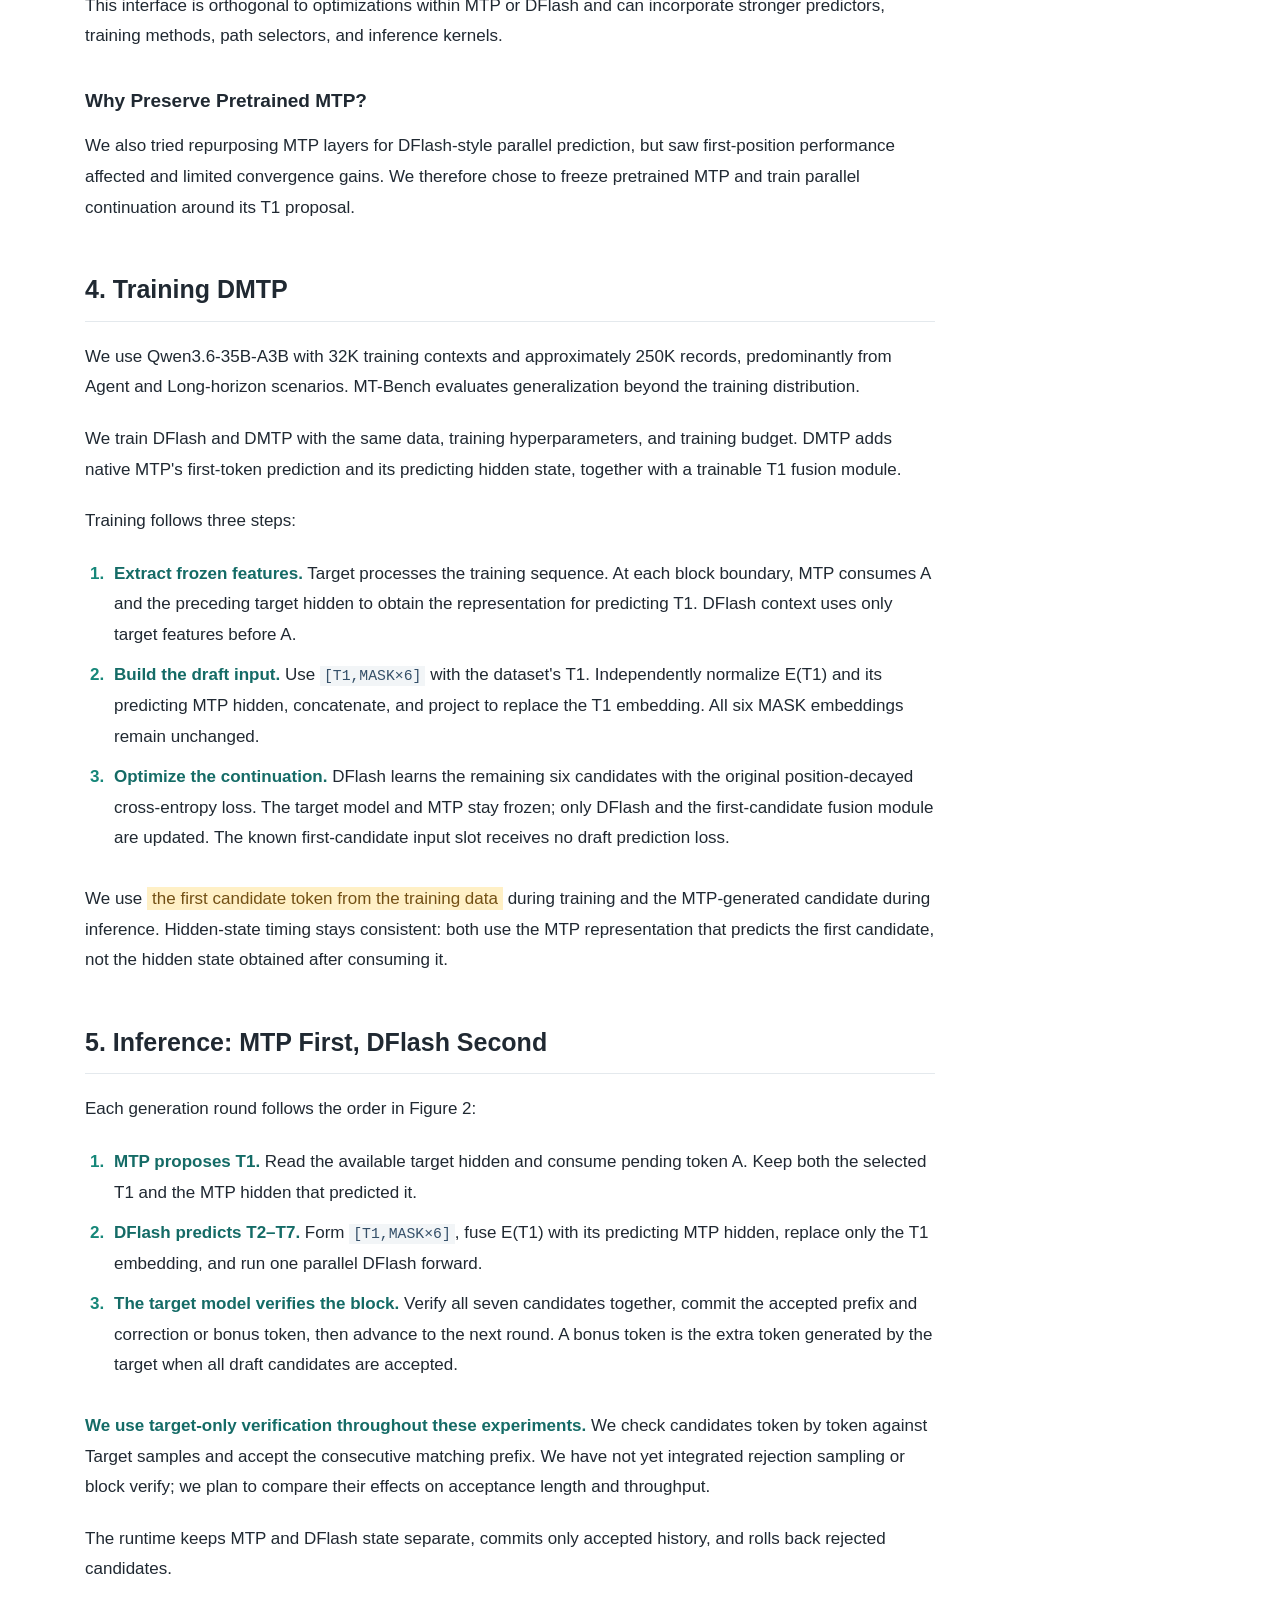
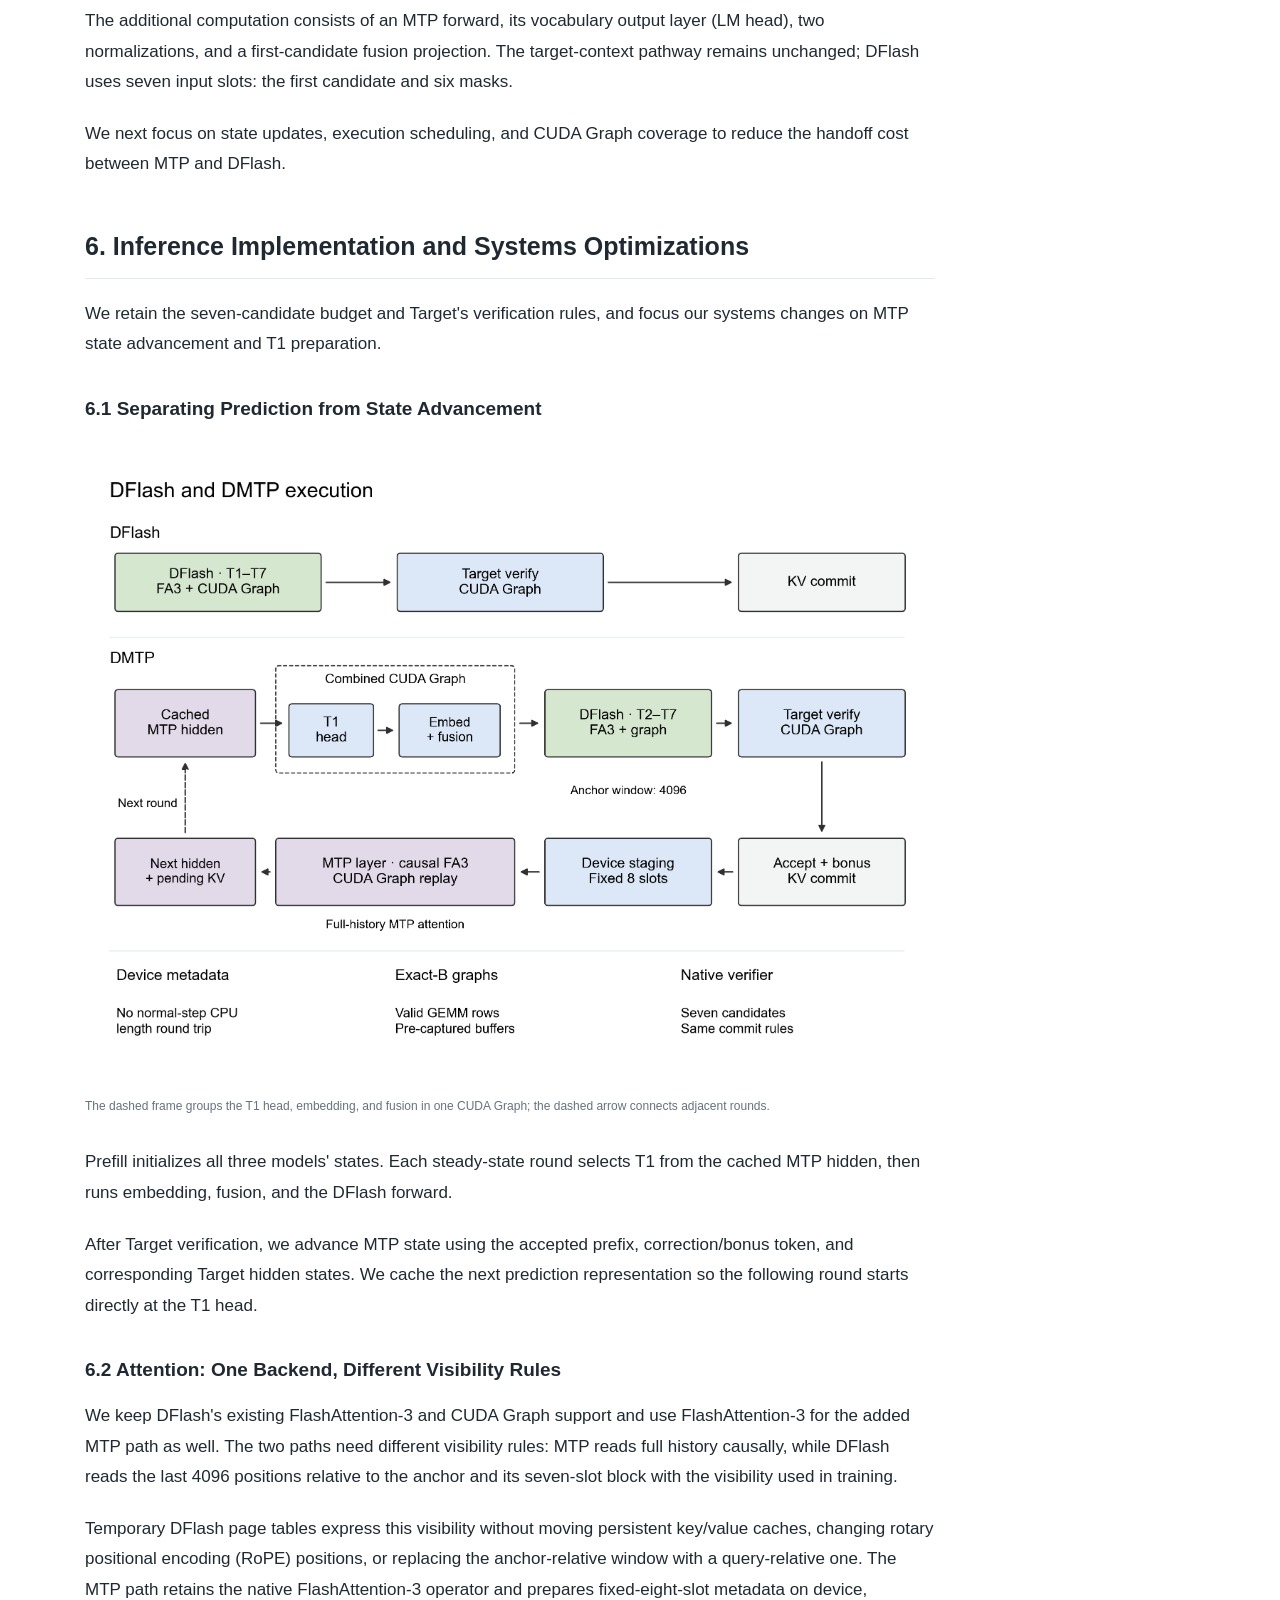
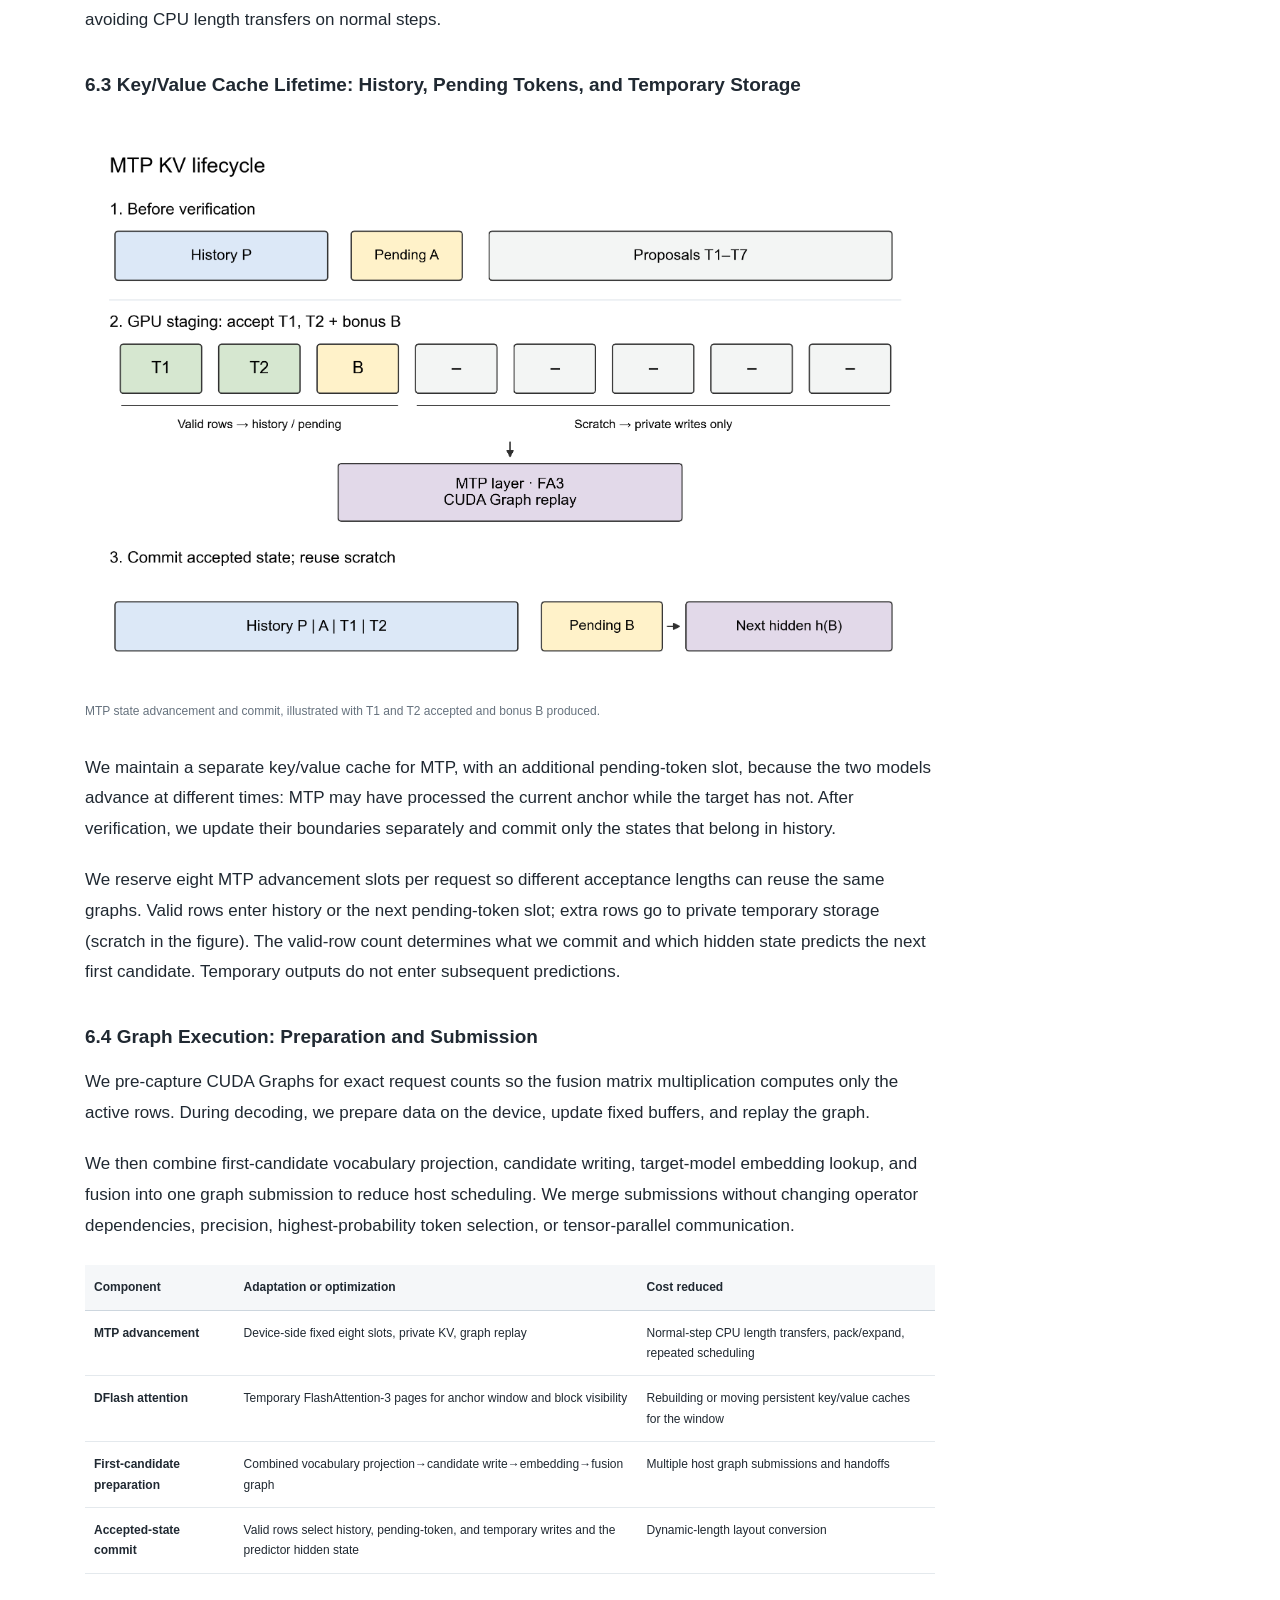
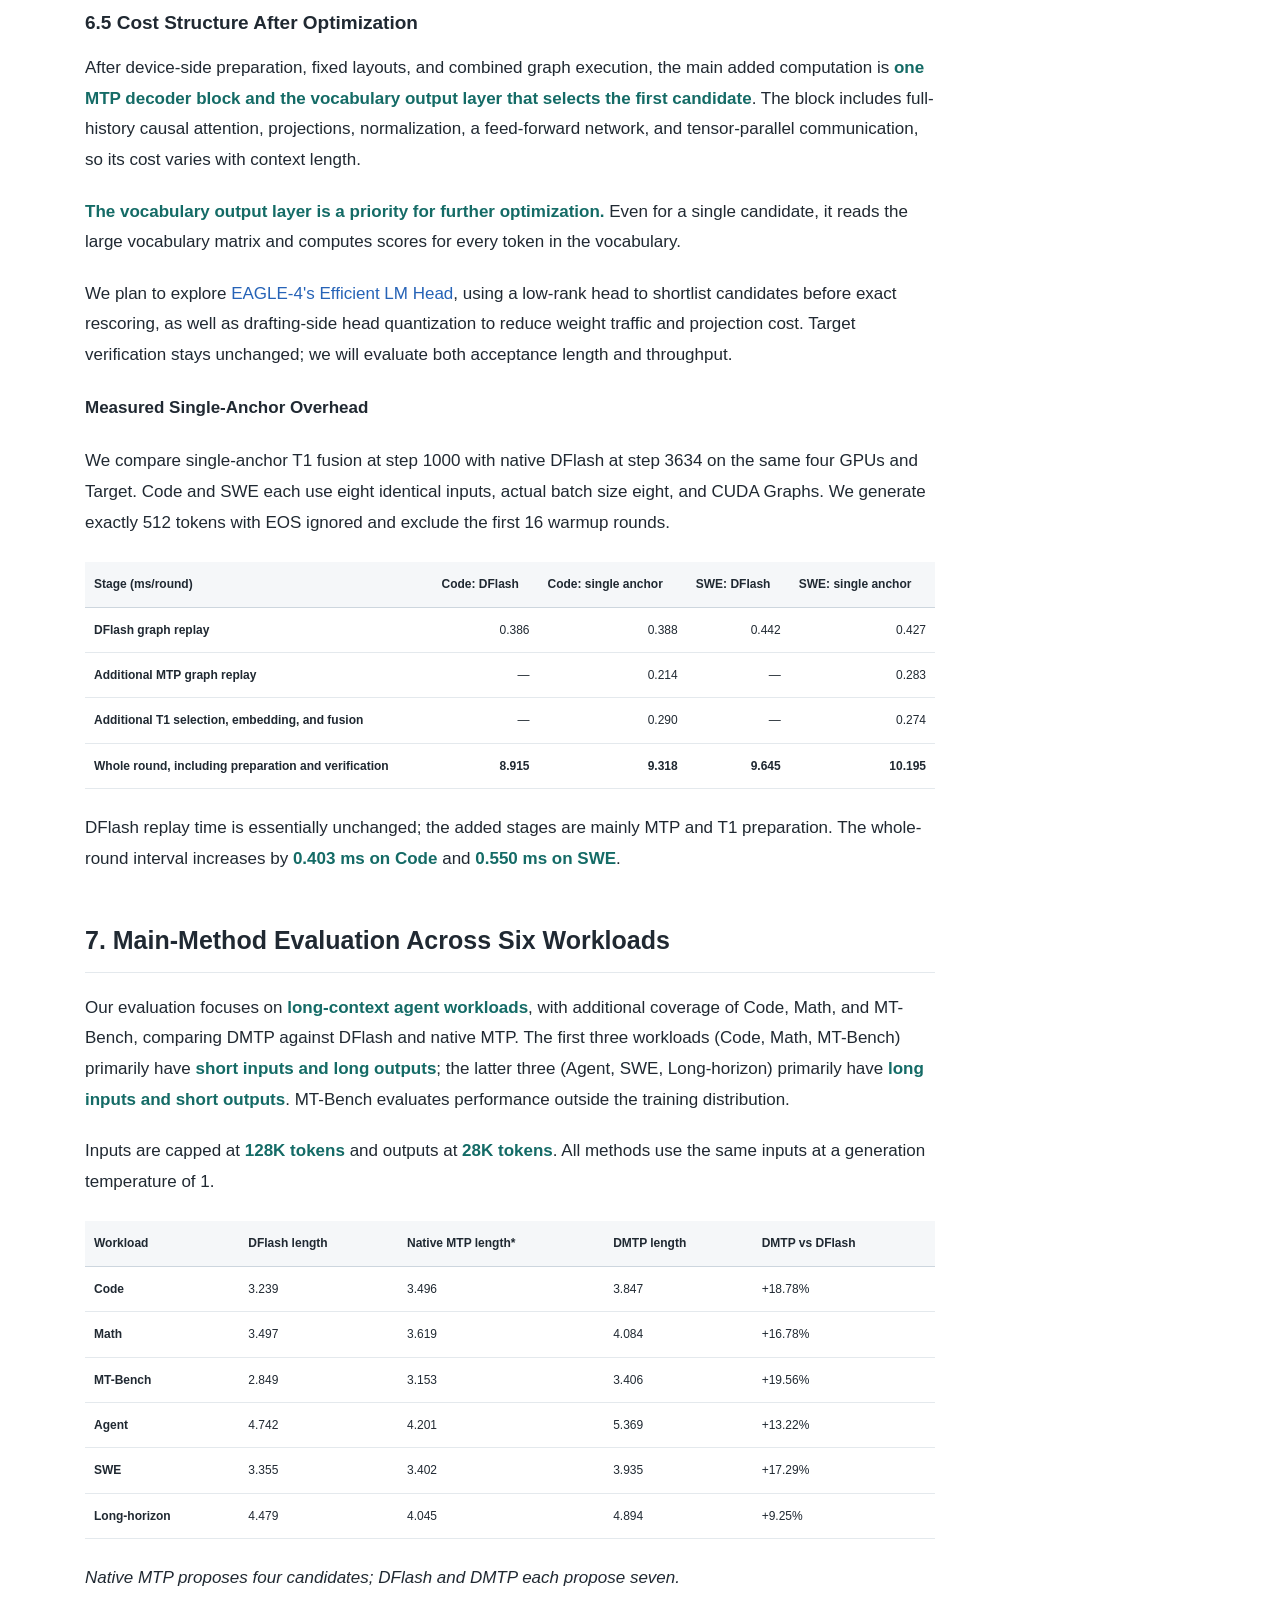
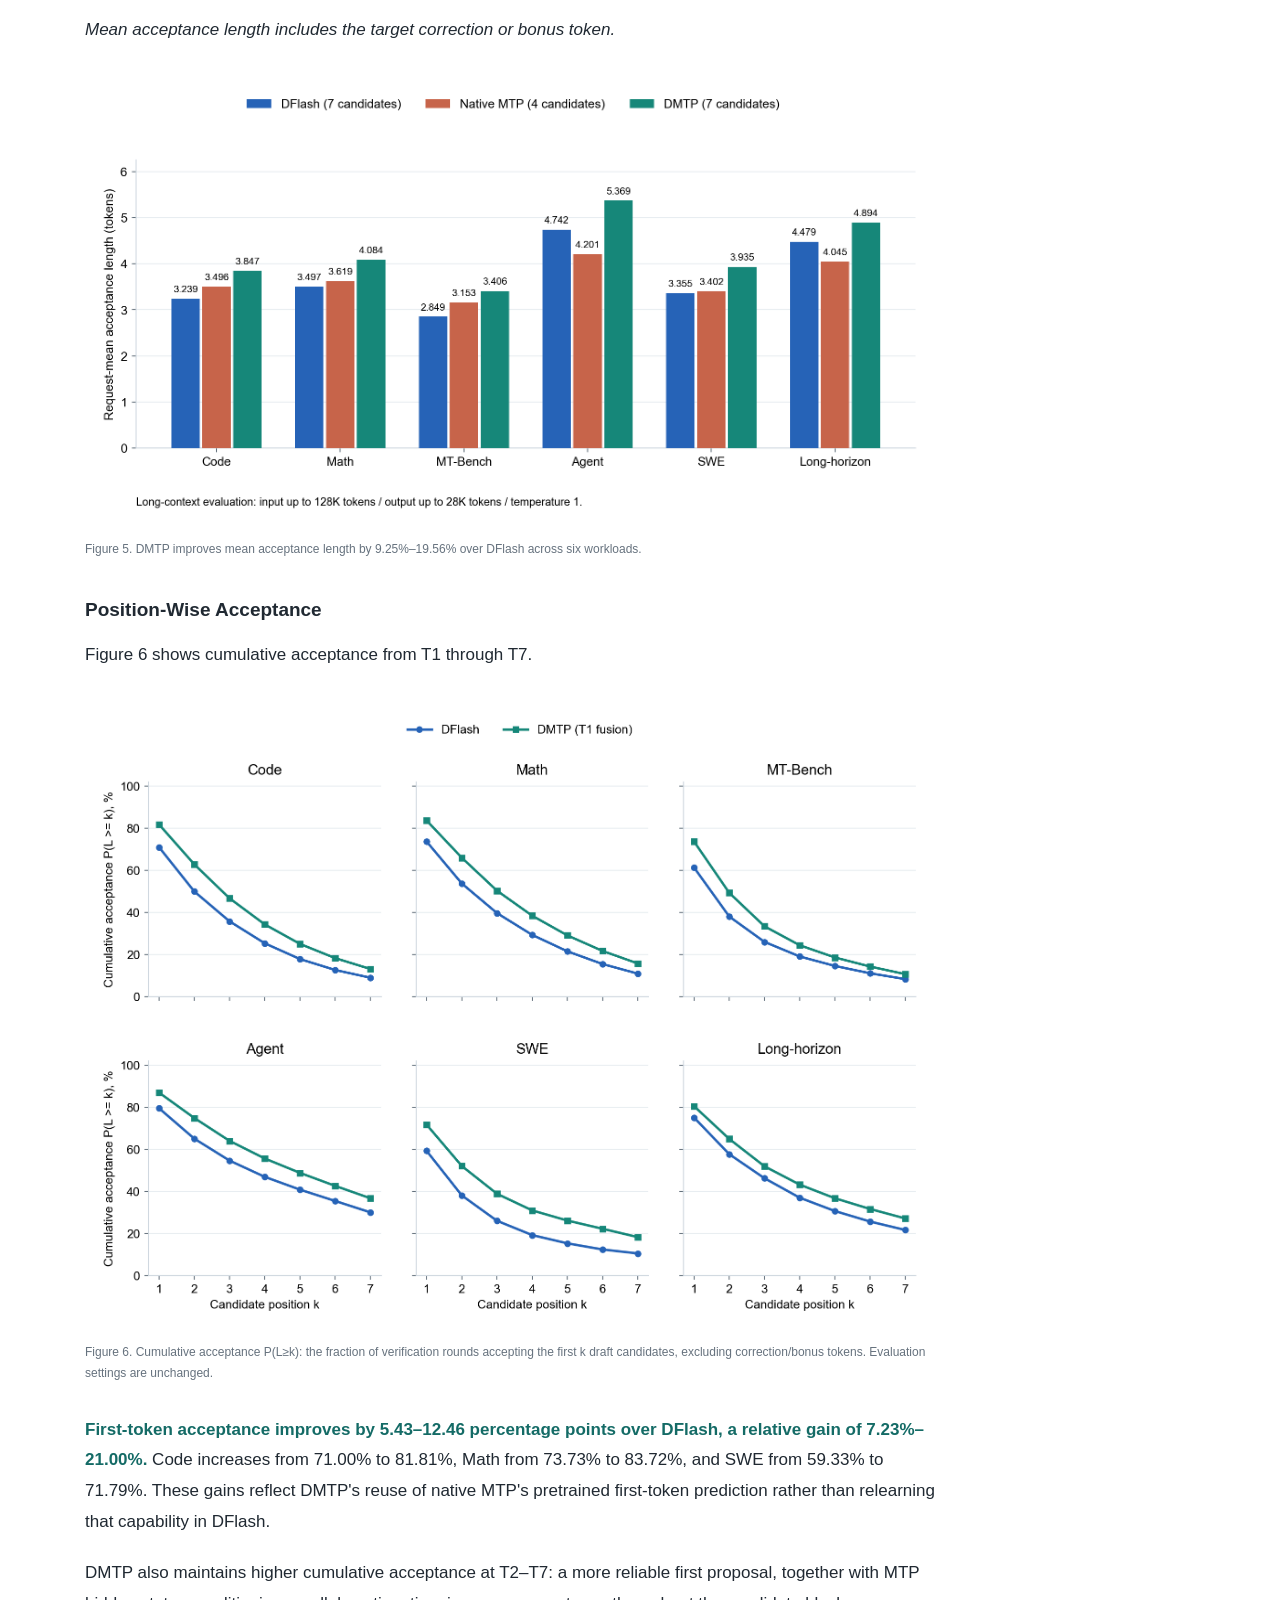
==== commit aeb458af: "Restore original V1 and V1.5 blog text" ====
--- a/index.html
+++ b/index.html
@@ -40,20 +40,19 @@
 <p><strong>Update · 2026 年 11 月 4 日</strong></p>
 <p>单、双 anchor 从头训练效果接近；<strong>双 anchor 续训更好，同等接受长度下端到端吞吐更高</strong>。后续采用双 anchor，本文数据不变。</p>
 </blockquote>
-<p>投机解码已成为大模型推理基础设施的重要组成部分。<a href="https://z-lab.ai/projects/dflash/">DFlash</a> 能并行预测一整块候选，保持较低的起草开销。但它也面临块内接受率衰减，以及有限 SFT 数据带来的首 token 准确率与分布外（OOD）泛化不足。<a href="https://arxiv.org/abs/2605.29707">Domino</a>、<a href="https://arxiv.org/abs/2607.05147">DSpark</a> 和 <a href="https://inco.ai/blog/dflash2/">DFlash2</a> 主要改善块内依赖和后续位置的准确率衰减，而首 token 本身的准确率与跨域泛化，在这条研究路线中仍缺少充分关注。</p>
-<p>这一缺口促使我们关注原生 MTP。它随主模型经历大规模预训练，具备较强的首 token 预测能力和更广的域覆盖。我们的评测以及与 Domino 作者 Jianuo Huang 的讨论，揭示了它与 DFlash 的互补性：MTP 能提供更强的首候选，在 draft 训练分布之外尤其有价值，但用它生成整块候选需要逐步串行执行，延迟随块长增加；DFlash 则通过并行续写避免多步起草开销。</p>
-<p><strong>因此，一个自然的问题是：能否复用原生 MTP 生成更强的首候选，再让并行 drafter 在它的条件下完成后续起草？</strong> 验证按连续前缀接受，首位被拒绝，后面的候选就无法在本轮提交。我们还发现另一项收益：给定首 token 后，让 DFlash 的预测窗口移位，即使 MTP 与 DFlash 的首位准确率接近，也能改善后续候选的接受长度。</p>
+<p>投机解码已成为大模型推理基础设施的重要组成部分。<a href="https://z-lab.ai/projects/dflash/">DFlash</a> 展示了并行预测多个候选的潜力，DeepSeek 也在生产服务中采用 <a href="https://arxiv.org/abs/2607.05147">DSpark</a>，并报告了相对 MTP 的收益。然而，在 GLM、Qwen 等原生 MTP 训练充分的模型及部分对话场景中，DFlash 相比 MTP 并不总有显著优势。我们关注的是如何复用 MTP 的首 token 预测能力。</p>
+<p>我们的评测以及与 <a href="https://arxiv.org/abs/2605.29707">Domino</a> 作者 Jianuo Huang 的讨论，揭示了两者的互补性：原生 MTP 的首 token 接受率更高，在训练分布之外的场景下尤其明显；DFlash 则能并行生成更长的续写。这为结合预训练首位能力与并行预测提供了直接动机。</p>
+<p>针对 DFlash 类模型在候选块内后续位置接受率逐渐衰减的问题，已有多种改进方案。<strong>我们关注的是另一个问题：能不能先把第一个候选 token 的接受率提上去？</strong> 验证按连续前缀接受：首位被拒绝，后面的候选就无法在本轮提交。DMTP 从预训练 MTP 的首位预测出发，再把预测它时的隐藏状态传给 DFlash，帮助后续并行续写。</p>
 <p>我们提出 <strong>DMTP</strong>：由预训练 MTP 生成每轮起草的第一个候选 token（记为 <strong>T1</strong>），再由 DFlash 并行生成后六个候选（<strong>T2～T7</strong>）。主方法采用<strong>双 anchor 与零初始化残差</strong>：保留已输出的 A 和首候选 T1，将 T1 词嵌入与预测它时的 MTP 隐藏状态归一化、拼接投影，得到仅加在 T1 词嵌入上的残差。</p>
 <blockquote>
 <p><strong>核心思路：</strong> 让 MTP 为生成开个好头，让 DFlash 并行完成续写。两者既共享候选 token，也通过预测表示建立联系，而不必替换各自的主干。</p>
 </blockquote>
 <h2 id="zh-section-0">核心观察</h2>
 <ul>
-<li><strong>关注首 token 准确率与 OOD 泛化瓶颈。</strong> 我们发现，复用预训练 MTP 能缓解 DFlash 在这两方面的不足。在六类任务上，DMTP 相对 DFlash 的首 token 接受率提高 <strong>5.43～12.46 个百分点</strong>，相对提升 <strong>7.23%～21.00%</strong>。</li>
-<li><strong>进一步发现移位带来的独立收益。</strong> 给 DFlash 输入 T1 后，T2 成为它的第一个未知位置。在 <a href="v1.5.html?lang=zh#zh-v15-1">V1.5 消融</a> 中，即使首位准确率接近，移位仍比 hidden-only 带来 <strong>5.97%～9.90%</strong> 的 per-verify 接受长度提升。</li>
+<li><strong>复用 MTP 的预训练首位能力。</strong> 我们让 MTP 生成首个候选，再由 DFlash 并行预测后六个候选。在六类任务上，DMTP 相对 DFlash 的首 token 接受率提高 <strong>5.43～12.46 个百分点</strong>，相对提升 <strong>7.23%～21.00%</strong>。</li>
 <li><strong>通过隐藏状态，把 MTP 的预训练能力带给 DFlash。</strong> 我们不只让 MTP 生成首个候选，还把预测它时的隐藏状态与候选的词嵌入融合。这样，DFlash 在续写时既能看到具体的候选，也能利用 MTP 在预训练中学到的特征，帮助后续 token 的并行预测。</li>
 <li><strong>收益同时覆盖长文与短文任务。</strong> 长文任务中，在 Qwen3.6-35B-A3B 上，DMTP 相对 DFlash 的接受长度提高 <strong>9.25%～19.56%</strong>，B32 端到端吞吐提高 <strong>17.10%～23.75%</strong>。短文任务中，基于公开 Qwen3.6-27B 与 OpenPerfectBlend，DMTP（DFLASH）相对 DFlash 的接受长度提高 <strong>5.78%～21.55%</strong>，DMTP（DFlash2）相对 DFlash2 提高 <strong>6.54%～21.83%</strong>，覆盖数学、代码与聊天任务。</li>
-<li><strong>与并行 drafter 内部的改进正交。</strong> DMTP 改变的是 MTP 与 DFlash 的协作方式，并不替代块内优化。我们已在 DFlash 和 DFlash2 上验证兼容性，与其他因果预测头结合则是自然的扩展方向。</li>
+<li><strong>与 MTP、DFlash 的优化正交。</strong> DMTP 改进的是两者的协作方式；更强的预测器、训练方法、候选选择策略和推理 kernel，都可以继续结合到这一框架中。</li>
 </ul>
 <h2 id="zh-section-1">1. 首位接受率与并行 Draft</h2>
 <p>图 1 比较同一目标模型上的 <strong>DFlash 与原生 MTP</strong>。DFlash 使用混合任务数据训练，训练长度为 32K；MTP 使用同一目标模型自带的预训练权重。首 token 接受率指每轮第一个候选被目标模型接受的比例。</p>
@@ -686,20 +685,19 @@
 <p><strong>Update · November 4, 2026</strong></p>
 <p>Scratch results are similar. <strong>Dual anchors fine-tune better and deliver higher end-to-end throughput at comparable acceptance lengths.</strong> We adopt dual anchors; reported results remain unchanged.</p>
 </blockquote>
-<p>Speculative decoding is an important component of LLM inference infrastructure. <a href="https://z-lab.ai/projects/dflash/">DFlash</a> predicts a block of candidates in parallel, keeping drafting overhead low. However, acceptance declines across the block, and limited supervised fine-tuning data can leave first-token accuracy and out-of-distribution (OOD) generalization weak. <a href="https://arxiv.org/abs/2605.29707">Domino</a>, <a href="https://arxiv.org/abs/2607.05147">DSpark</a>, and <a href="https://inco.ai/blog/dflash2/">DFlash2</a> address intra-block dependencies and later-position accuracy decay. The first token&#39;s accuracy and generalization beyond the drafter&#39;s training domains remain underexplored in this line of work.</p>
-<p>This gap motivates us to turn to native MTP. Trained alongside the target model on pretraining-scale corpora, it offers strong first-token accuracy and broad domain coverage. Our evaluations and discussions with Domino author Jianuo Huang highlight its complementarity with DFlash: MTP can provide a stronger first candidate, particularly outside the drafter&#39;s training distribution, but generating an entire block with MTP requires sequential steps whose latency grows with block length. DFlash avoids that multi-step cost through parallel continuation.</p>
-<p><strong>This contrast raises a natural question: can we reuse native MTP to produce a stronger first candidate, and let a parallel drafter complete the rest of the block conditioned on it?</strong> Under prefix verification, rejecting the first candidate prevents the remaining block from being committed. We also find a second benefit: once the first token is known, shifting DFlash&#39;s prediction window improves continuation even when MTP and DFlash have similar first-token accuracy.</p>
+<p>Speculative decoding is an important component of LLM inference infrastructure. <a href="https://z-lab.ai/projects/dflash/">DFlash</a> demonstrates the potential of parallel candidate prediction, while DeepSeek has deployed <a href="https://arxiv.org/abs/2607.05147">DSpark</a> in production and reported gains over MTP. Yet DFlash does not consistently outperform MTP on models with well-trained native MTP modules, such as GLM and Qwen, or on some conversation workloads. We focus on reusing MTP&#39;s first-token prediction capability.</p>
+<p>Our evaluations and discussions with <a href="https://arxiv.org/abs/2605.29707">Domino</a> author Jianuo Huang highlight complementary strengths: native MTP has higher first-token acceptance, particularly on workloads outside the training distribution, while DFlash generates a longer continuation in parallel. This motivates combining pretrained first-token prediction with parallel drafting.</p>
+<p>Several approaches address the decline in acceptance at later positions within a DFlash-style block. <strong>We focus on a different question: can we improve the first draft token itself?</strong> Under prefix verification, rejecting that first candidate prevents the rest of the block from being committed. DMTP starts with a pretrained MTP prediction, then passes its hidden representation to DFlash for the continuation.</p>
 <p>We introduce <strong>DMTP</strong>: pretrained MTP proposes the first candidate token in each drafting round (<strong>T1</strong>), and DFlash predicts the remaining six candidates (<strong>T2–T7</strong>) in parallel. Our main method uses <strong>two anchors and a zero-initialized residual</strong>: retain the emitted token A and first candidate T1, normalize and concatenate T1&#39;s embedding with the MTP hidden state that predicted it, and project the pair into a residual added only to T1&#39;s embedding.</p>
 <blockquote>
 <p><strong>The key idea:</strong> let MTP start the block and DFlash continue it in parallel. The two models share both a concrete candidate and a predictive representation, while retaining their original backbones.</p>
 </blockquote>
 <h2 id="en-section-0">The Key Observations</h2>
 <ul>
-<li><strong>Address first-token accuracy and OOD generalization.</strong> We identify these as bottlenecks for DFlash and show that reusing pretrained MTP can alleviate them. Across six workloads, DMTP improves first-token acceptance over DFlash by <strong>5.43–12.46 percentage points</strong>, or <strong>7.23%–21.00% relatively</strong>.</li>
-<li><strong>Observe a separate gain from prefix shifting.</strong> Giving DFlash T1 as input makes T2 its first unknown position. Even with similar first-token accuracy, this shift improves per-verify accepted length by <strong>5.97%–9.90%</strong> over hidden-only conditioning in the <a href="v1.5.html?lang=en#en-v15-1">V1.5 ablation</a>.</li>
+<li><strong>Reuse MTP&#39;s pretrained first-token capability.</strong> We use MTP for the first candidate and DFlash for the next six parallel proposals. Across six workloads, DMTP improves first-token acceptance over DFlash by <strong>5.43–12.46 percentage points</strong>, or <strong>7.23%–21.00% relatively</strong>.</li>
 <li><strong>Pass MTP&#39;s pretrained capability to DFlash through hidden states.</strong> We use MTP not only to generate T1, but also to fuse the hidden state that predicted it with its token embedding. DFlash can then use both the concrete candidate and features learned during MTP pretraining to predict the continuation in parallel.</li>
 <li><strong>The gains extend across long- and short-text tasks.</strong> On long-text tasks with Qwen3.6-35B-A3B, DMTP improves acceptance length by <strong>9.25%–19.56%</strong> and B32 end-to-end throughput by <strong>17.10%–23.75%</strong>, relative to DFlash. On short-text tasks using public Qwen3.6-27B weights and OpenPerfectBlend, DMTP(DFLASH) improves acceptance length by <strong>5.78%–21.55%</strong> over DFlash, while DMTP(DFlash2) improves it by <strong>6.54%–21.83%</strong> over DFlash2, covering math, code, and chat.</li>
-<li><strong>DMTP complements improvements within the parallel drafter.</strong> We change how MTP and DFlash cooperate, rather than replace block-internal refinements. Compatibility is demonstrated with DFlash and DFlash2; combining the same idea with other causal heads remains a natural extension.</li>
+<li><strong>DMTP complements optimizations within MTP and DFlash.</strong> We change how the two models cooperate; stronger predictors, training methods, candidate-selection strategies, and inference kernels can all be combined with this framework.</li>
 </ul>
 <h2 id="en-section-1">1. First-Token Acceptance and Parallel Drafting</h2>
 <p>Figure 1 compares <strong>DFlash and native MTP</strong> using the same target model. DFlash is trained on a mixture of tasks with 32K sequences; MTP uses the pretrained weights bundled with the same target. First-token acceptance is the fraction of rounds in which the target accepts the first proposed candidate.</p>
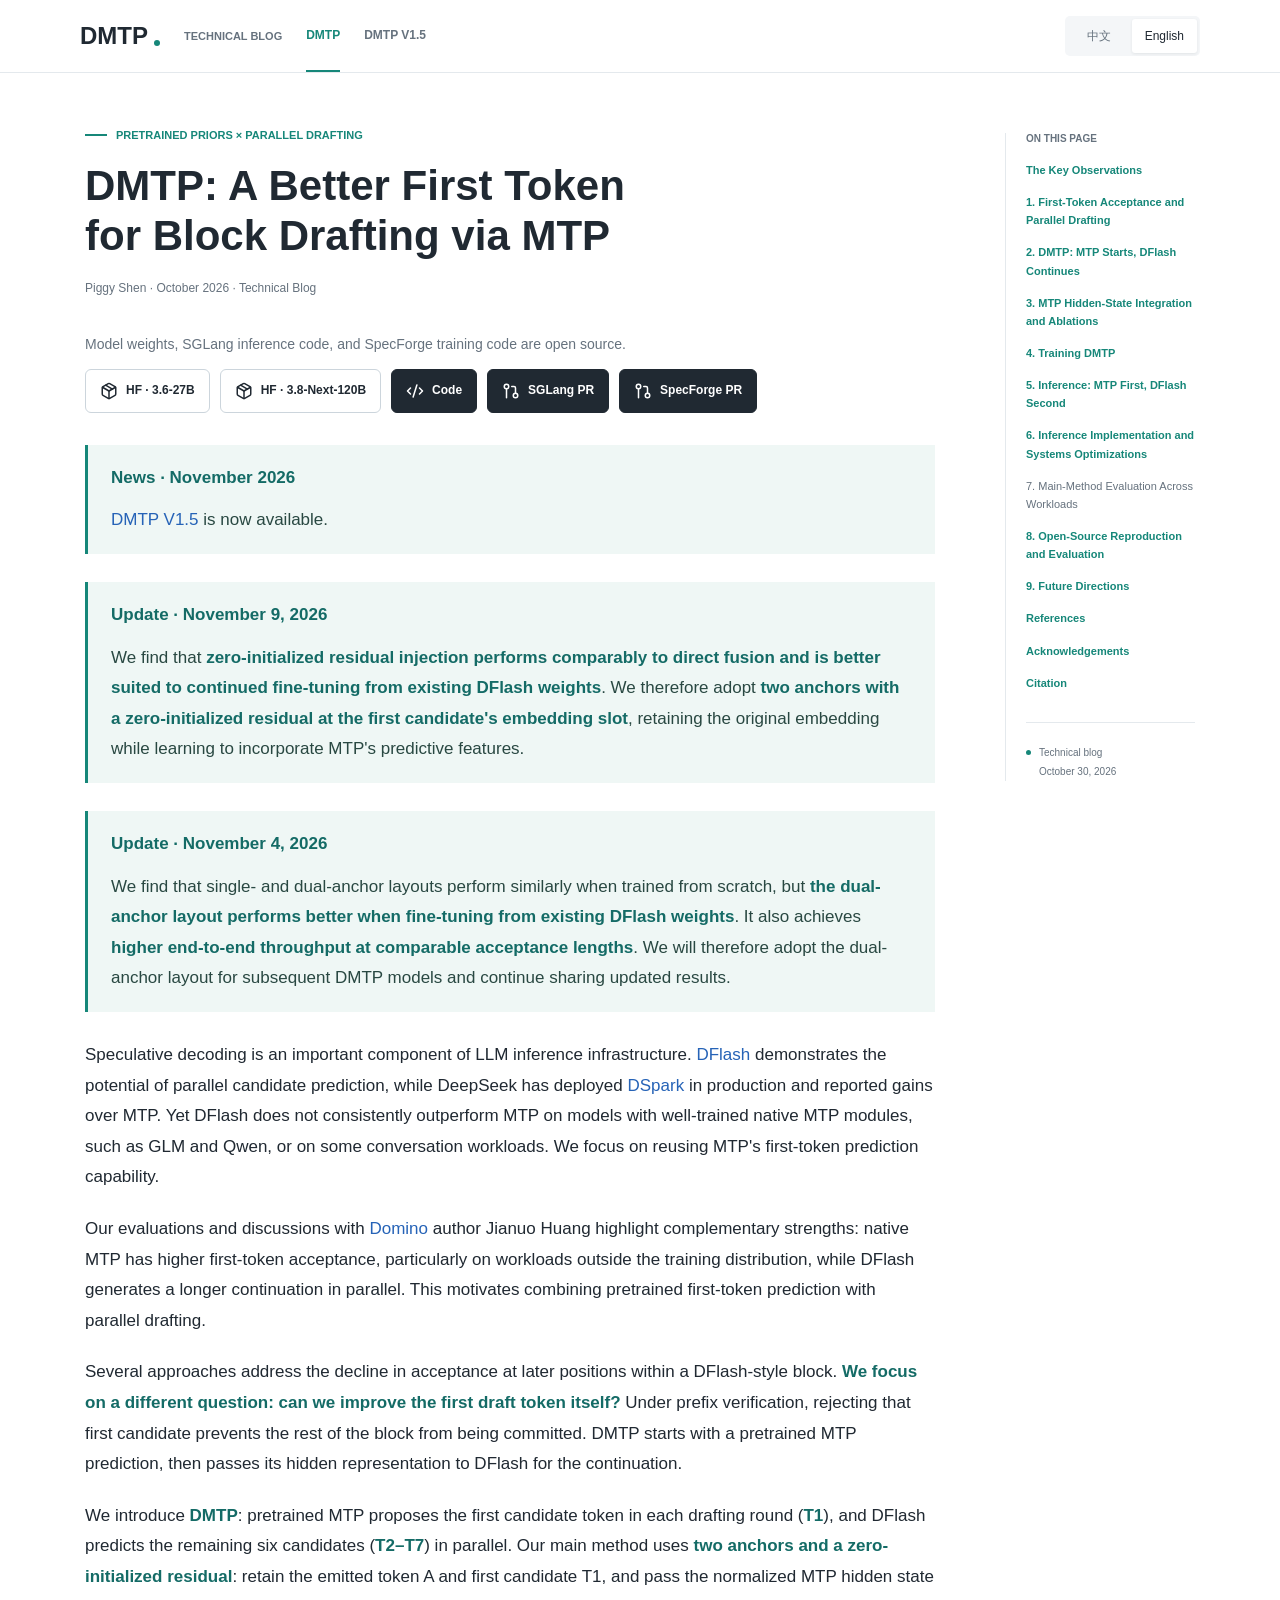
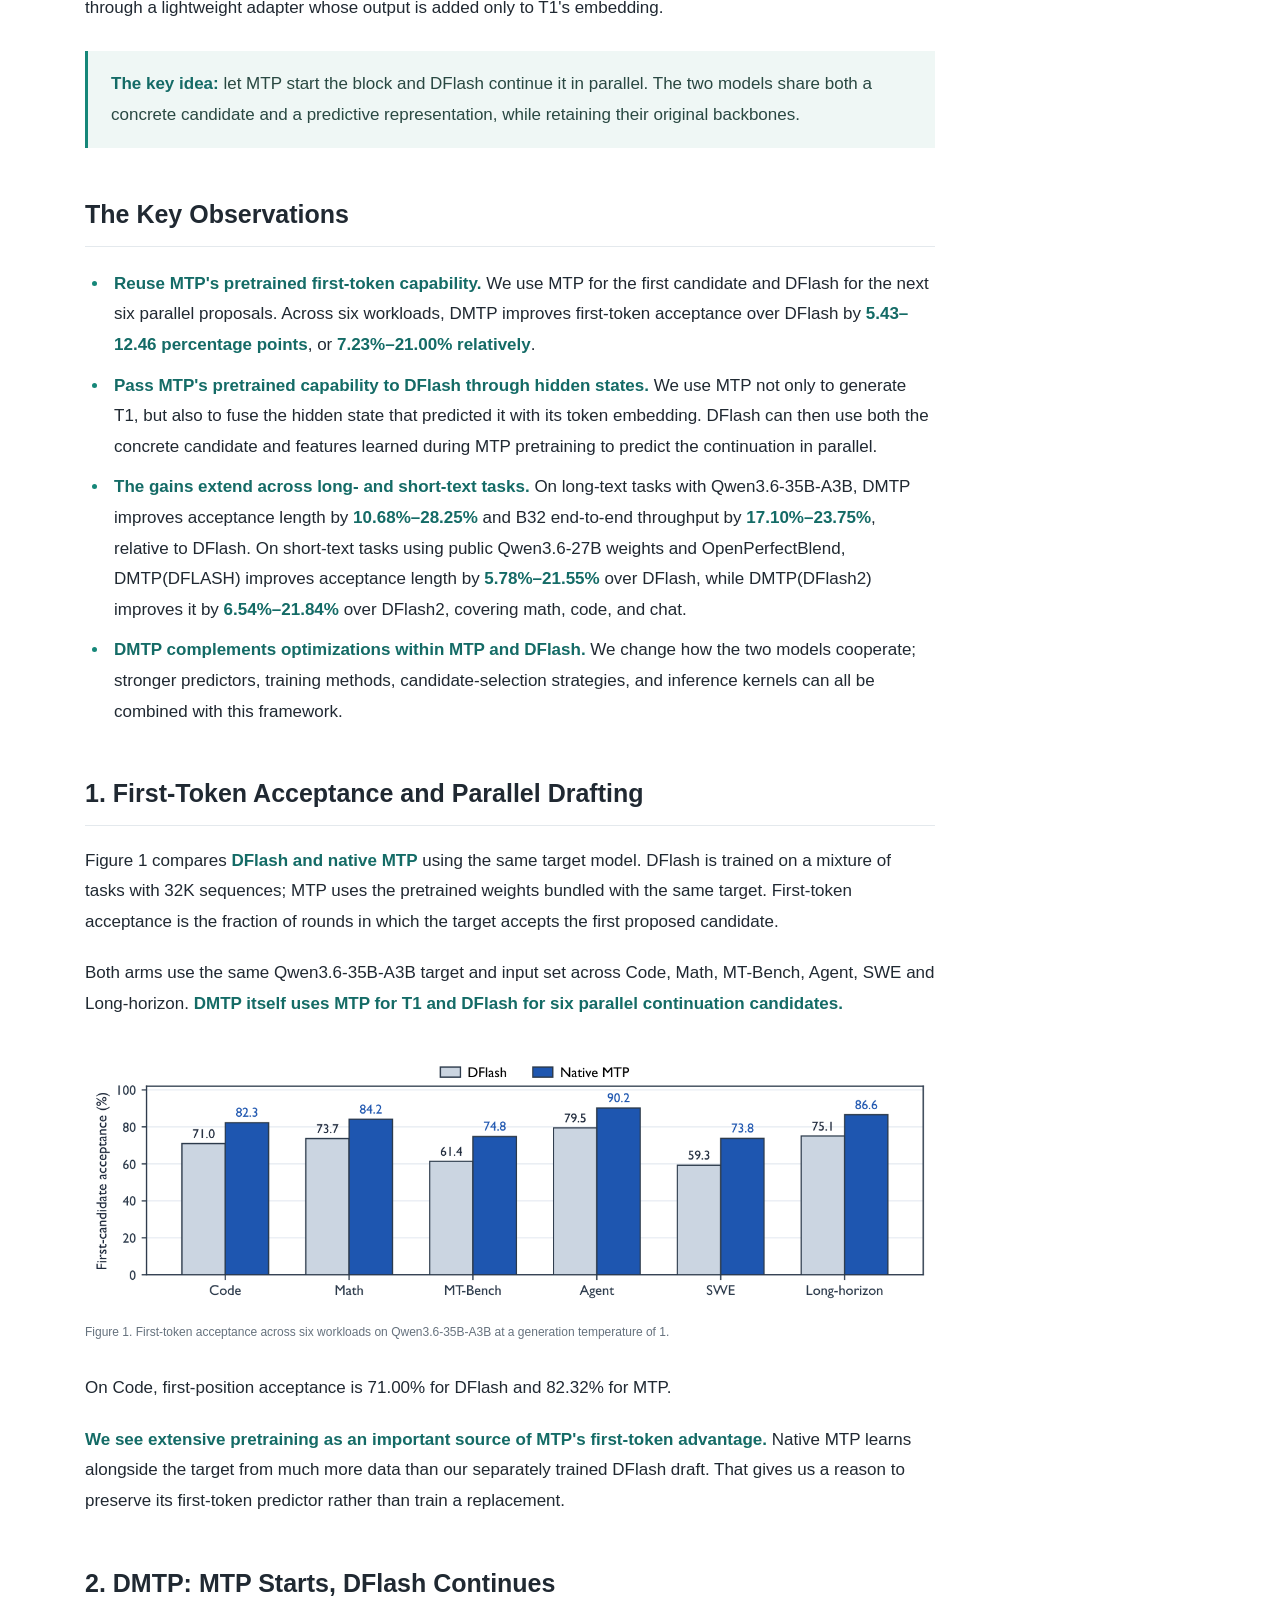
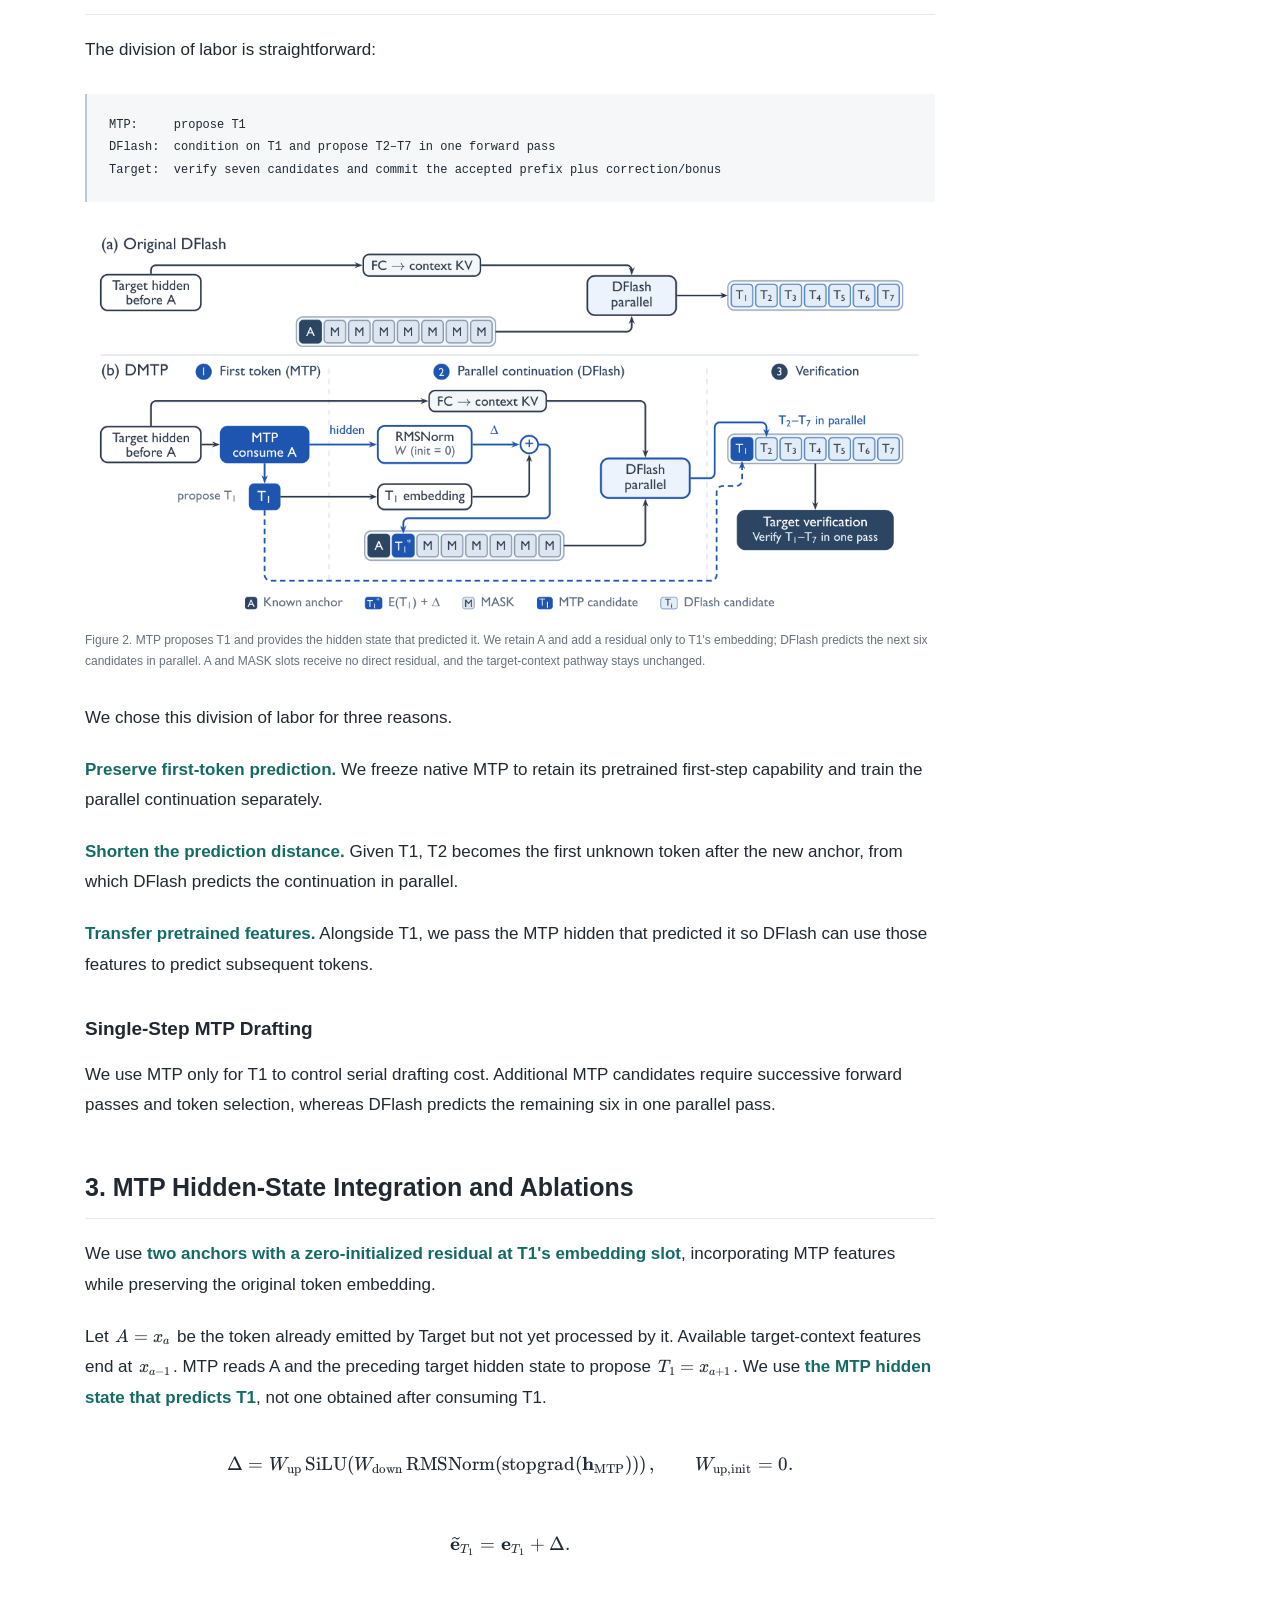
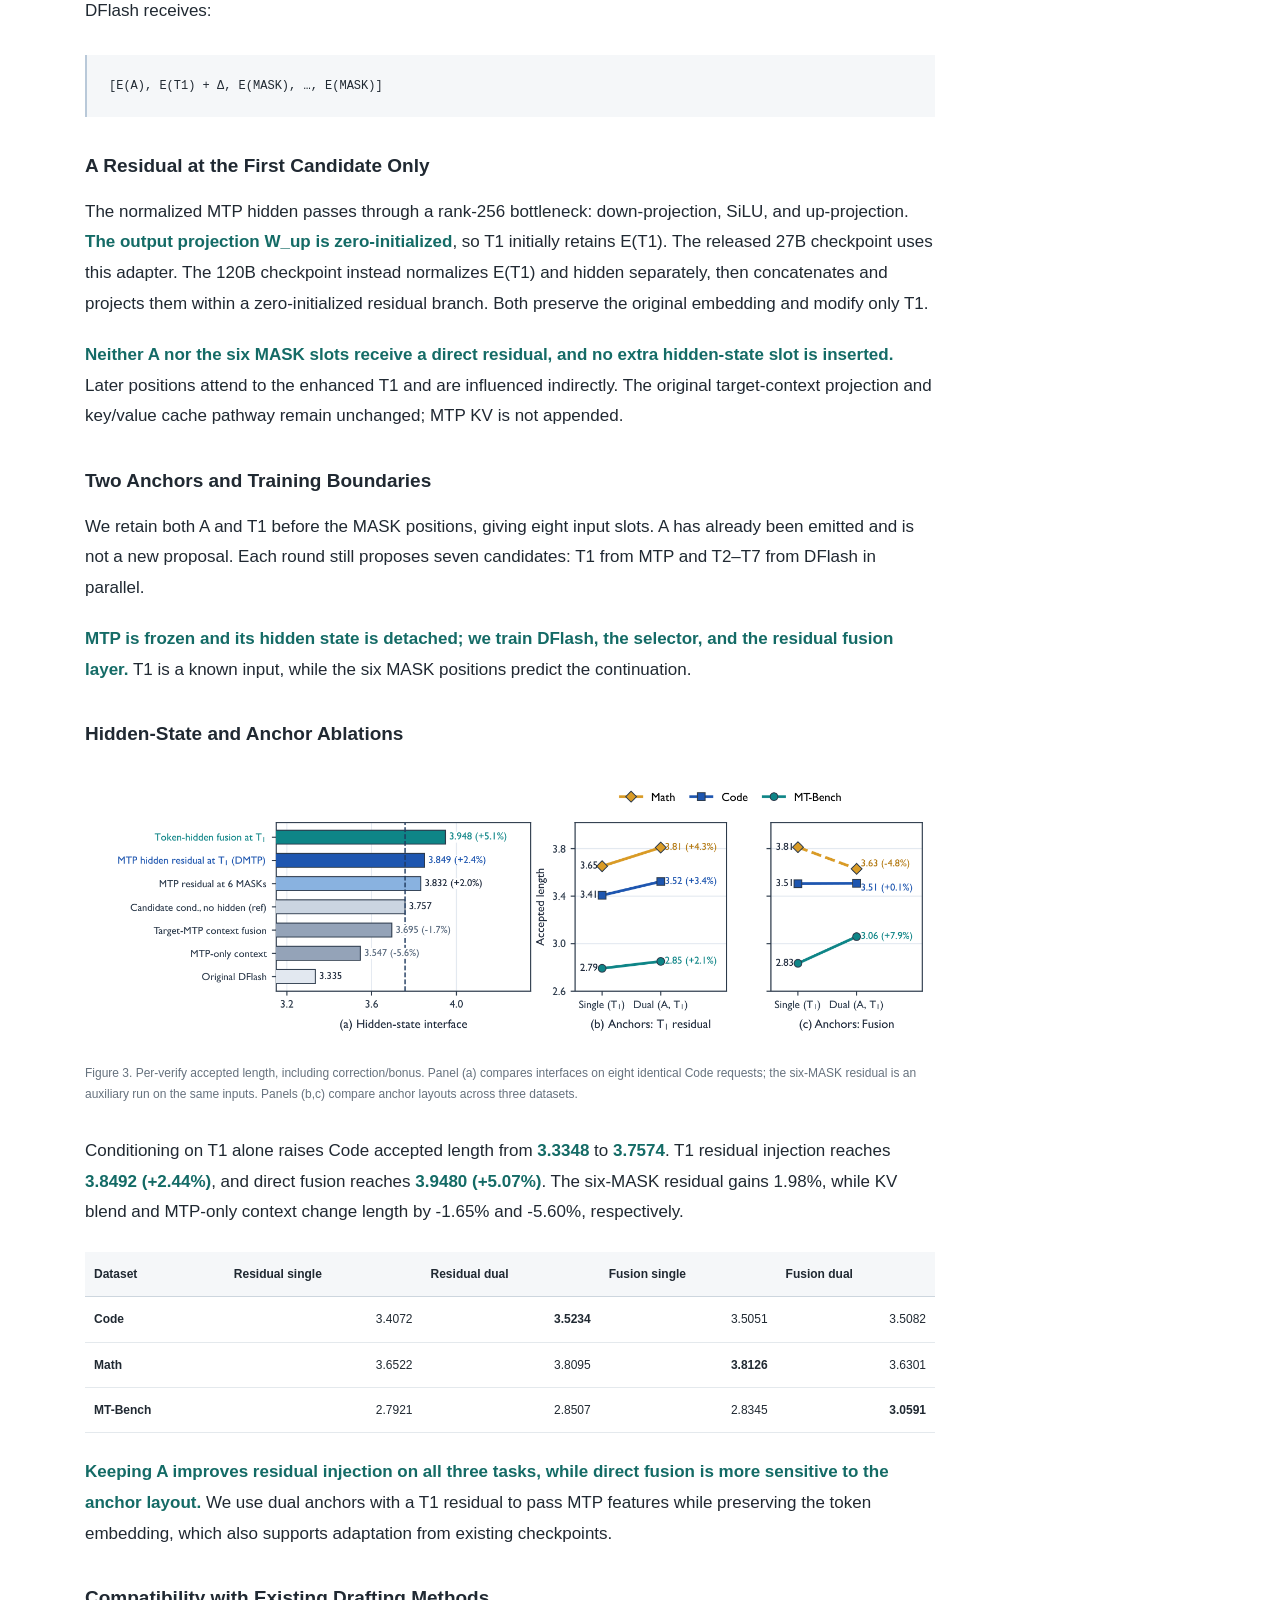
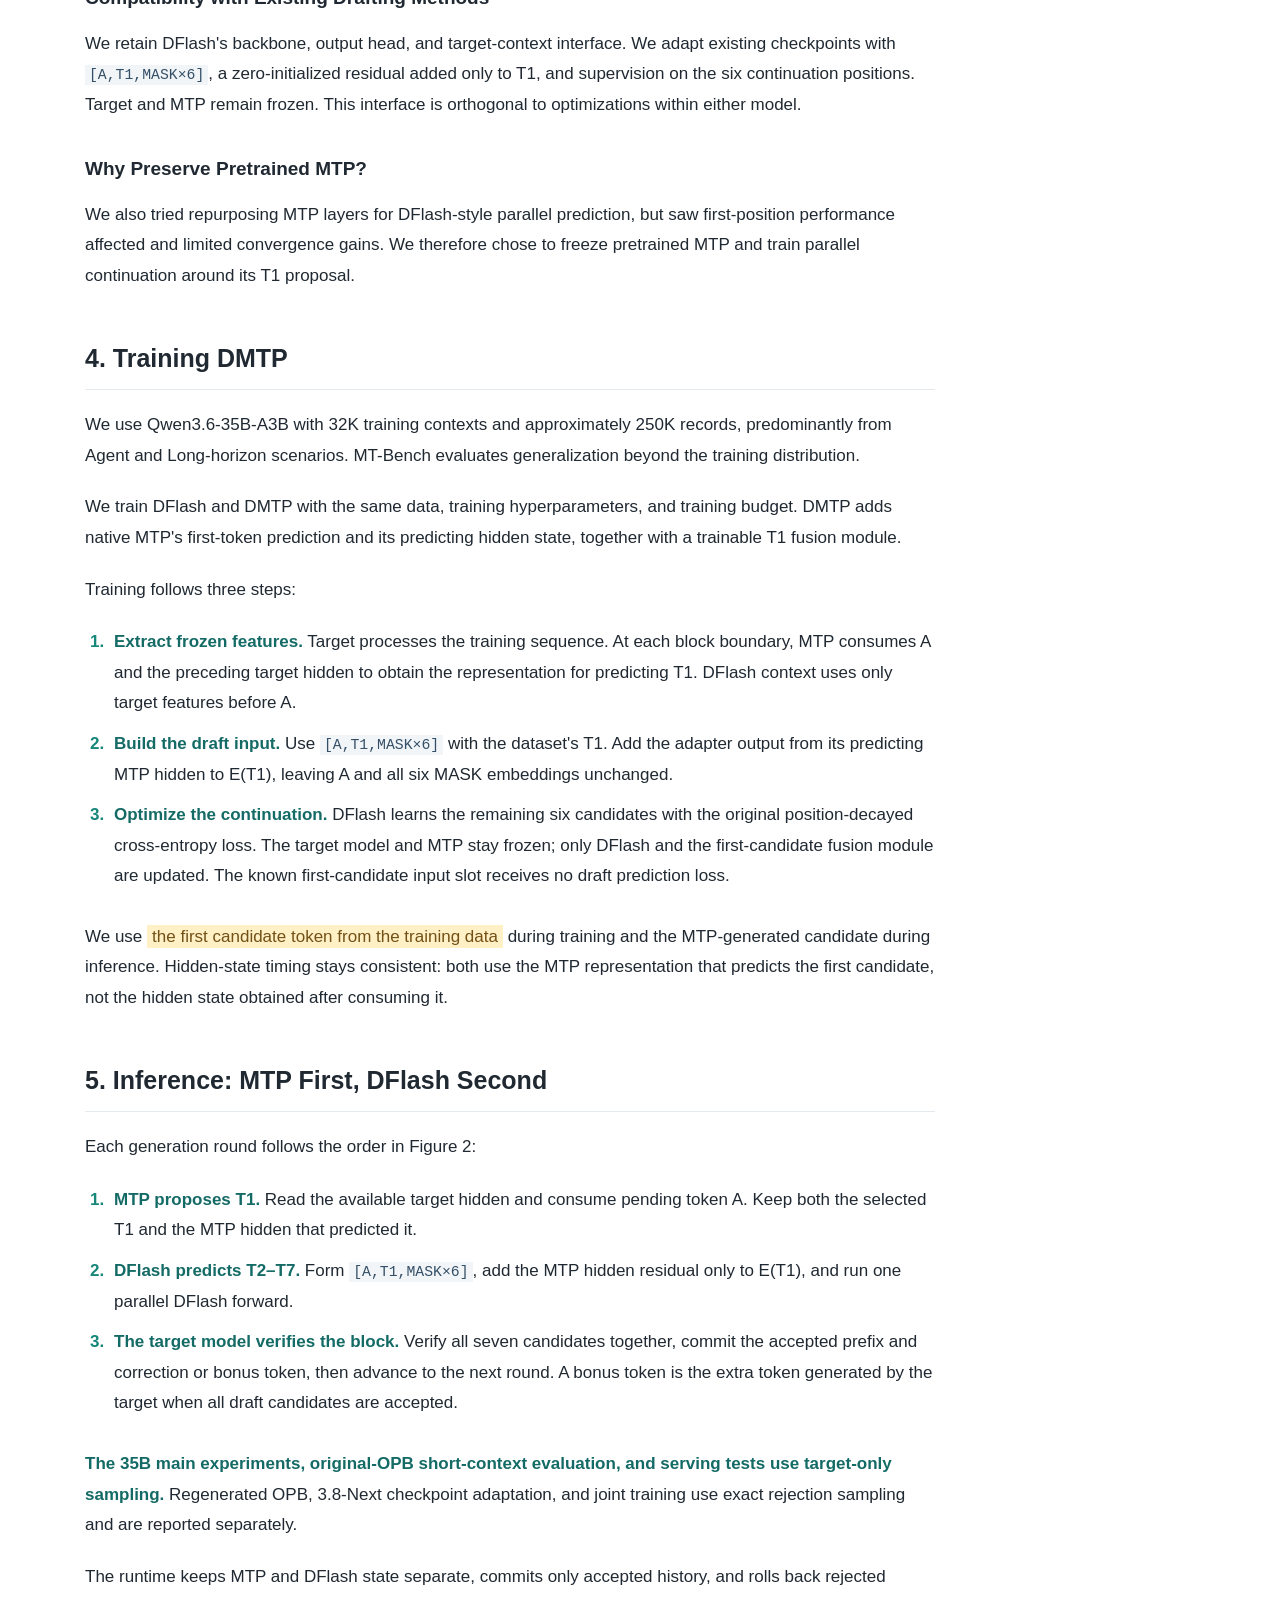
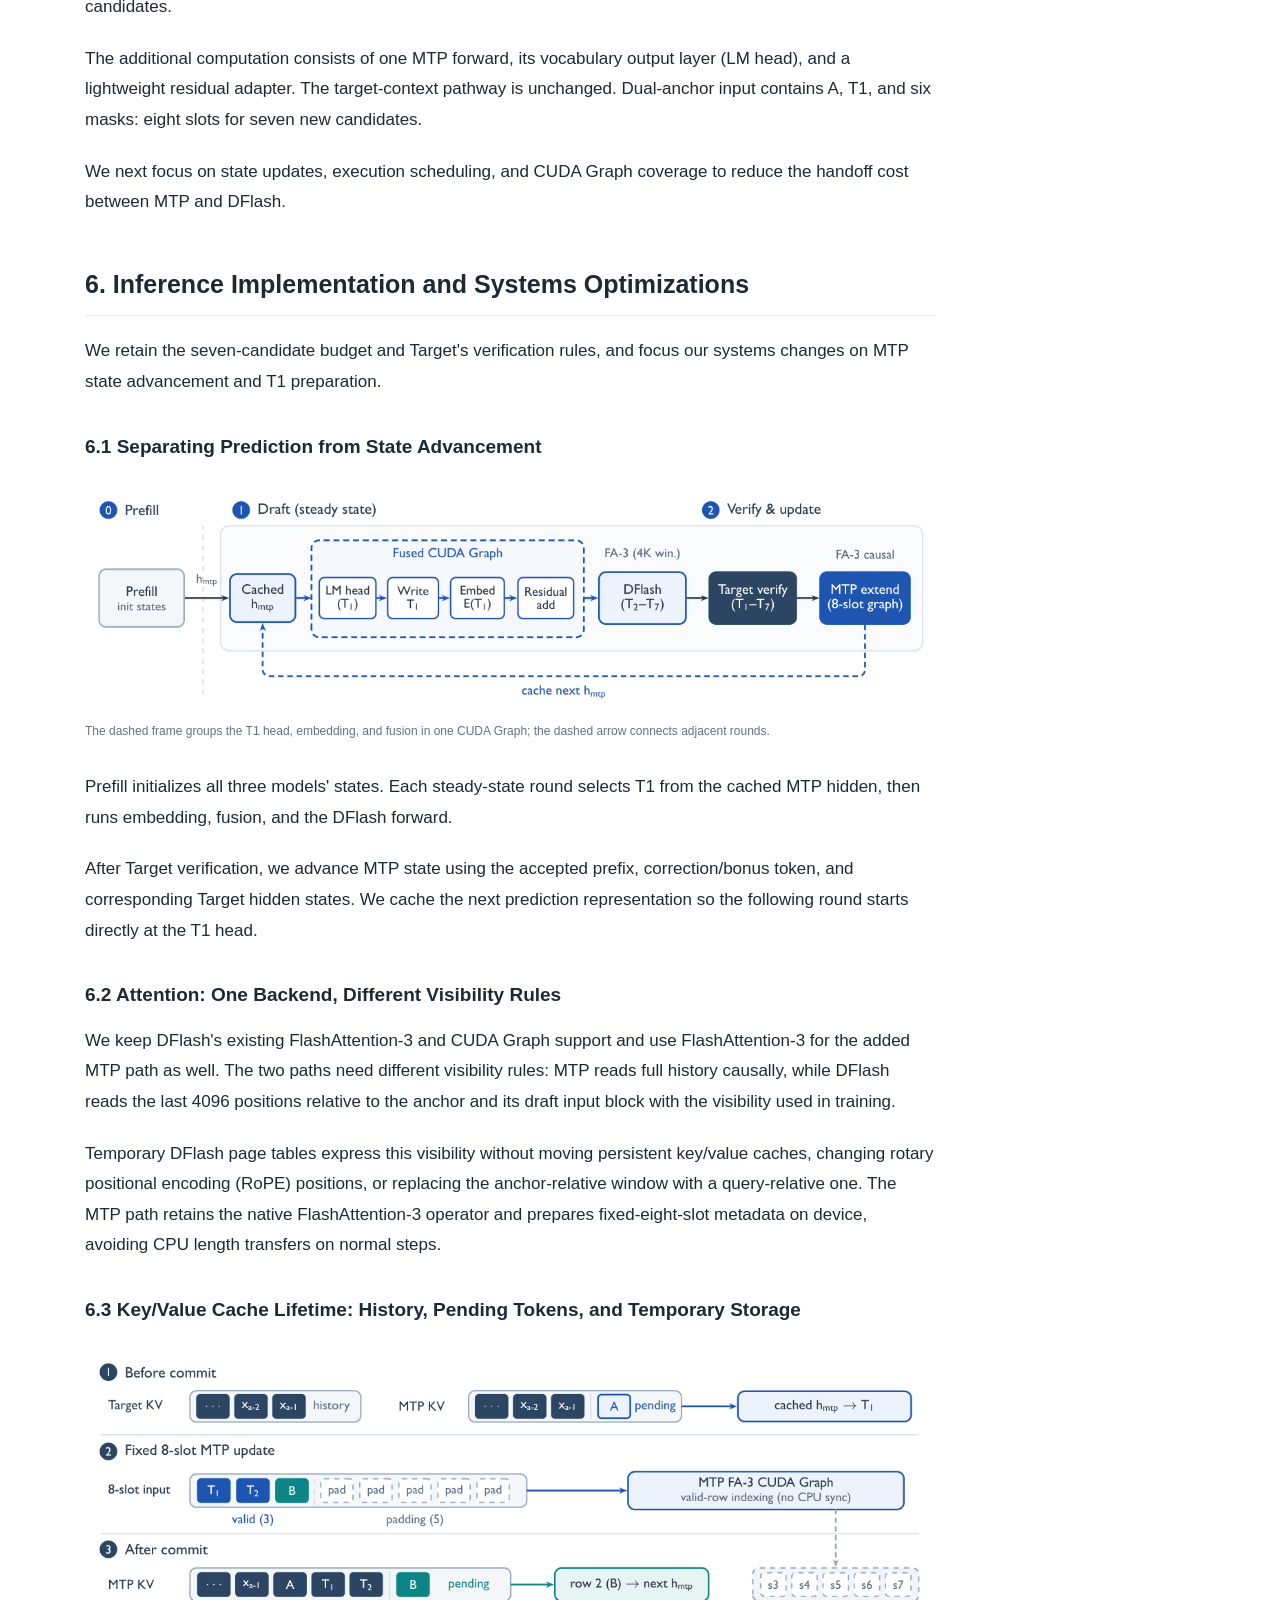
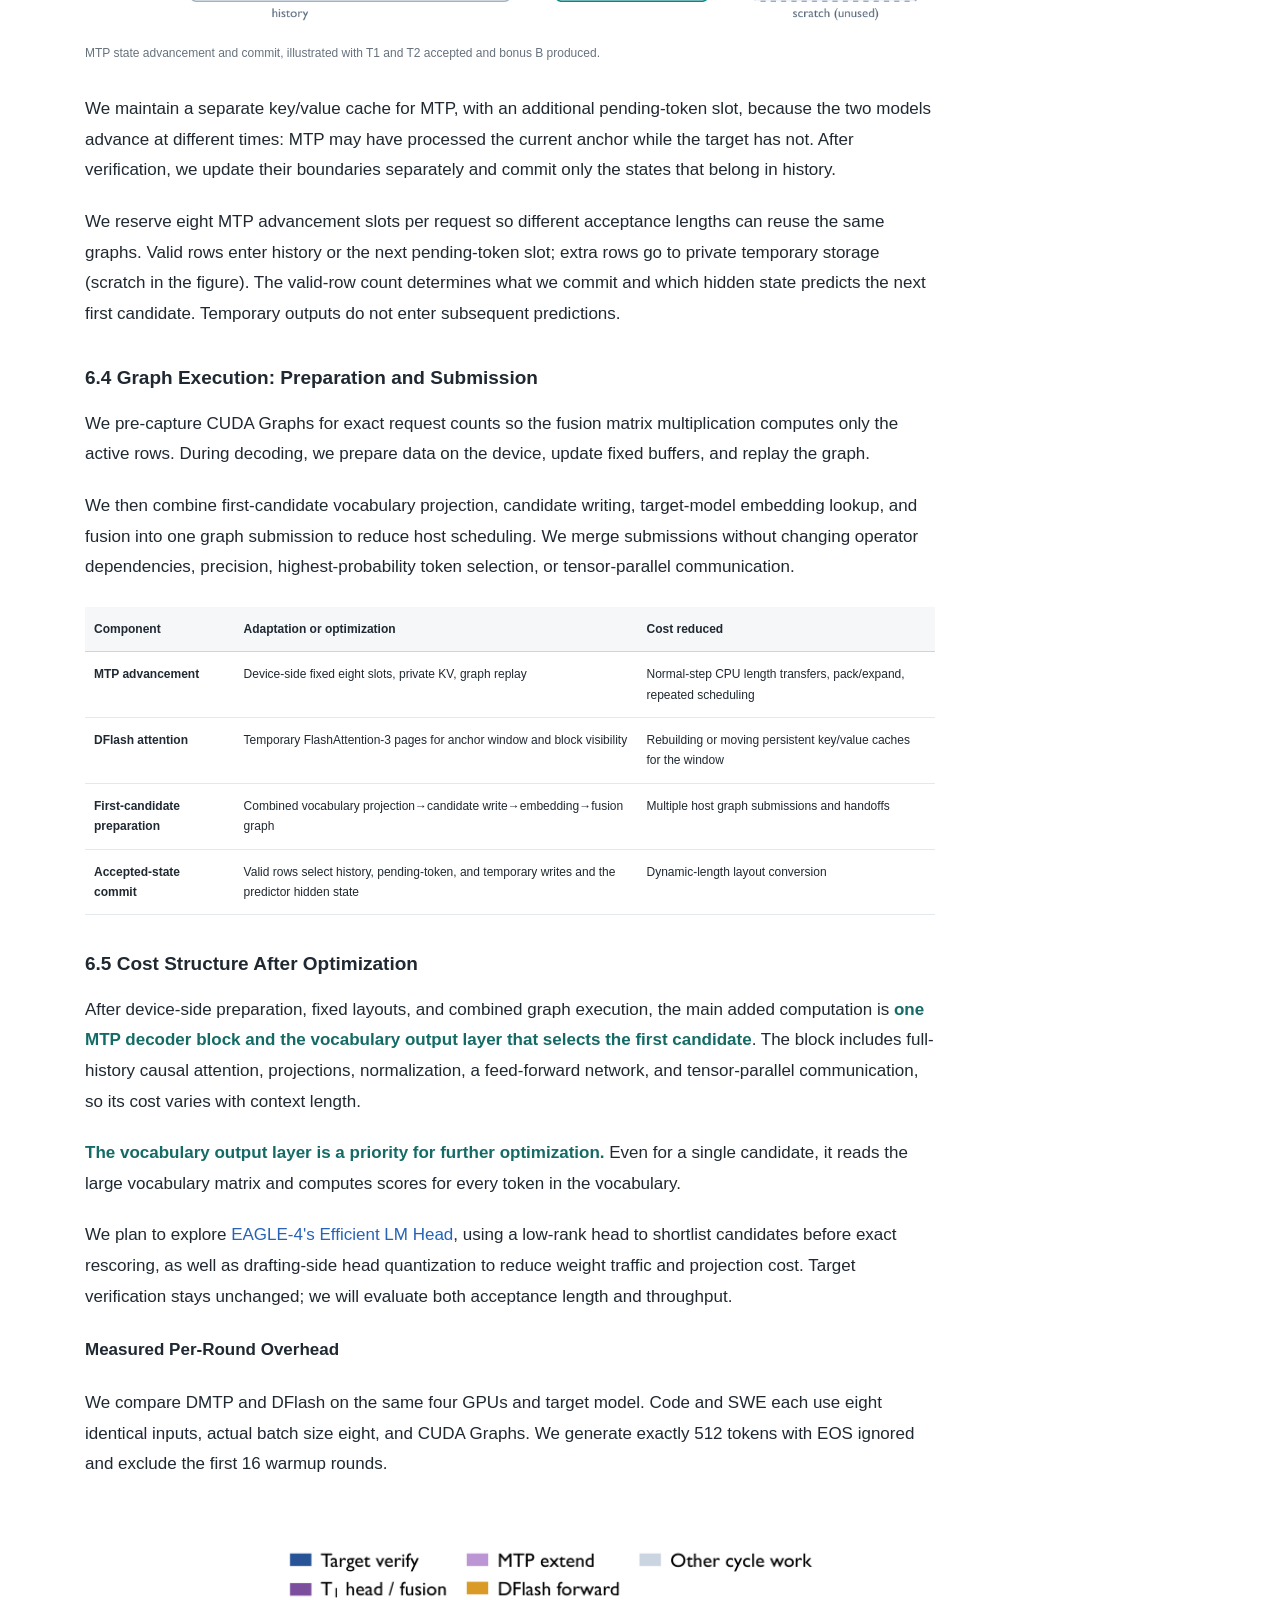
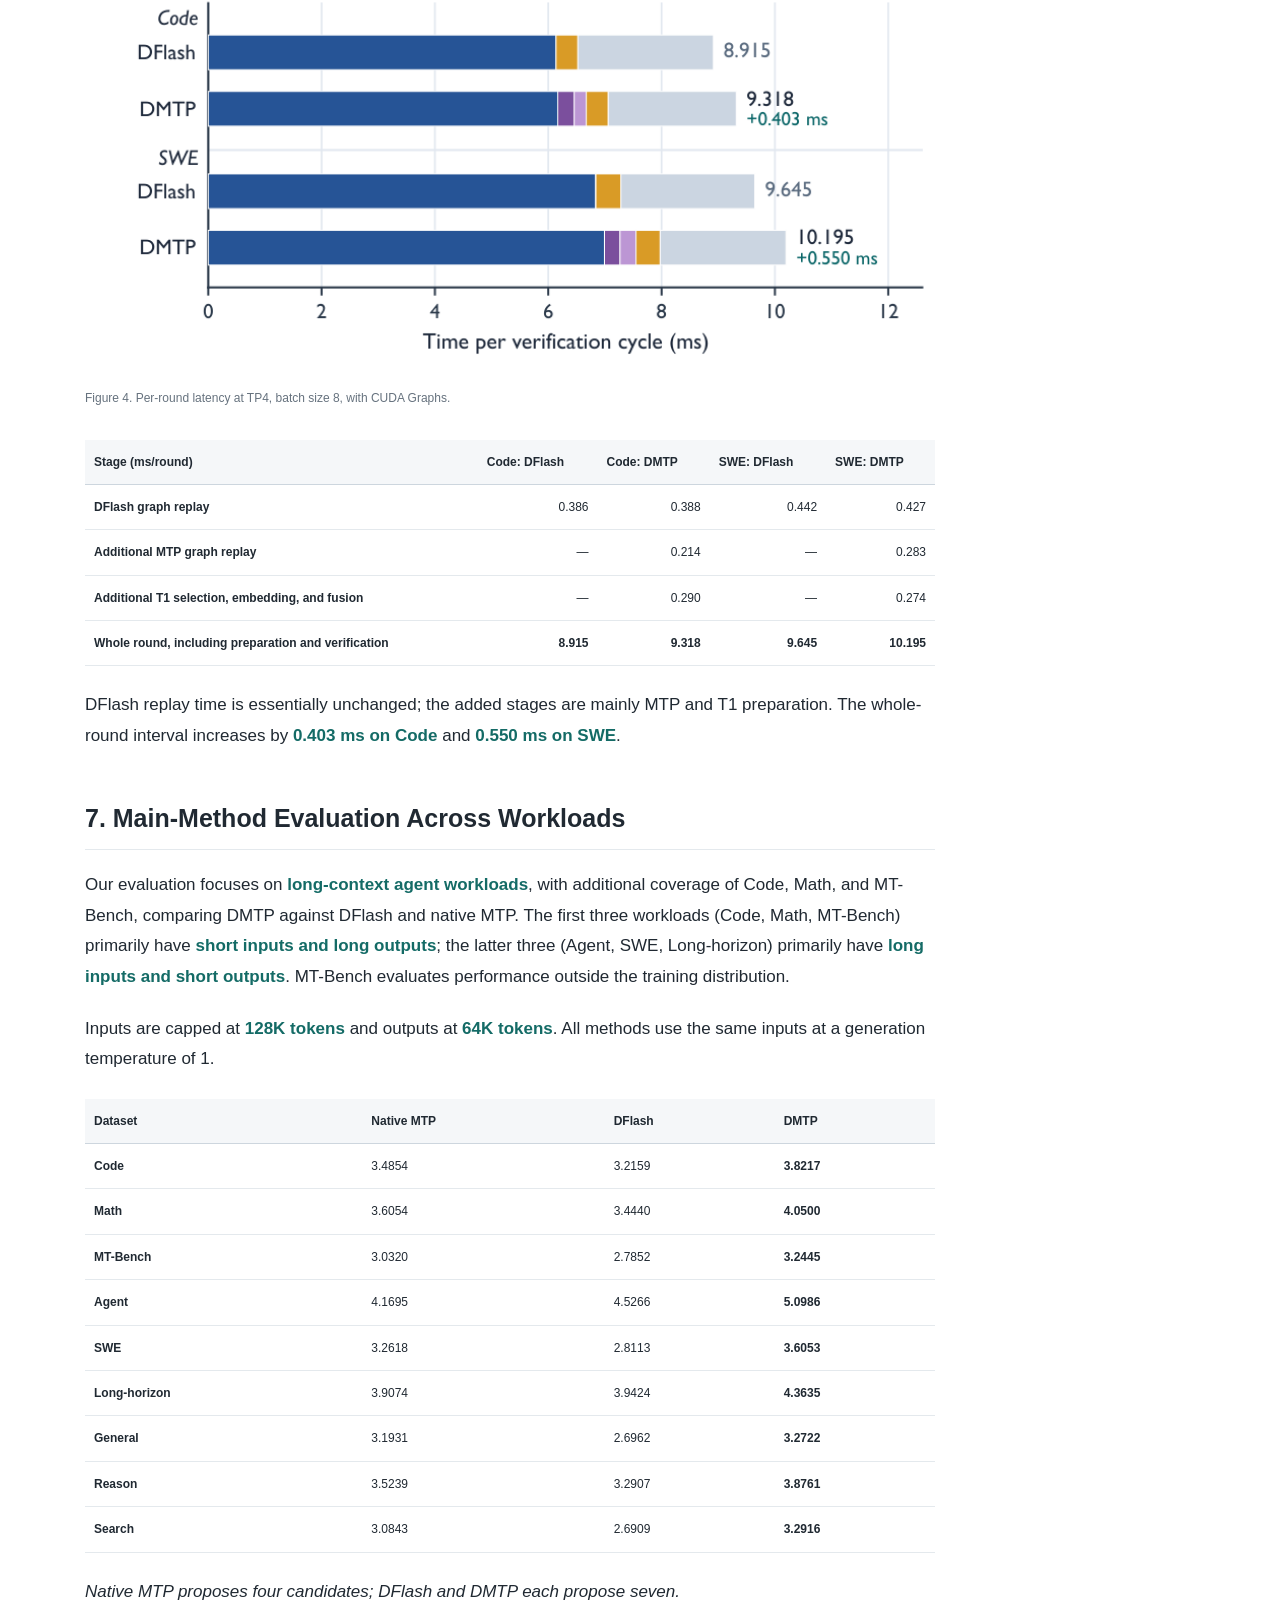
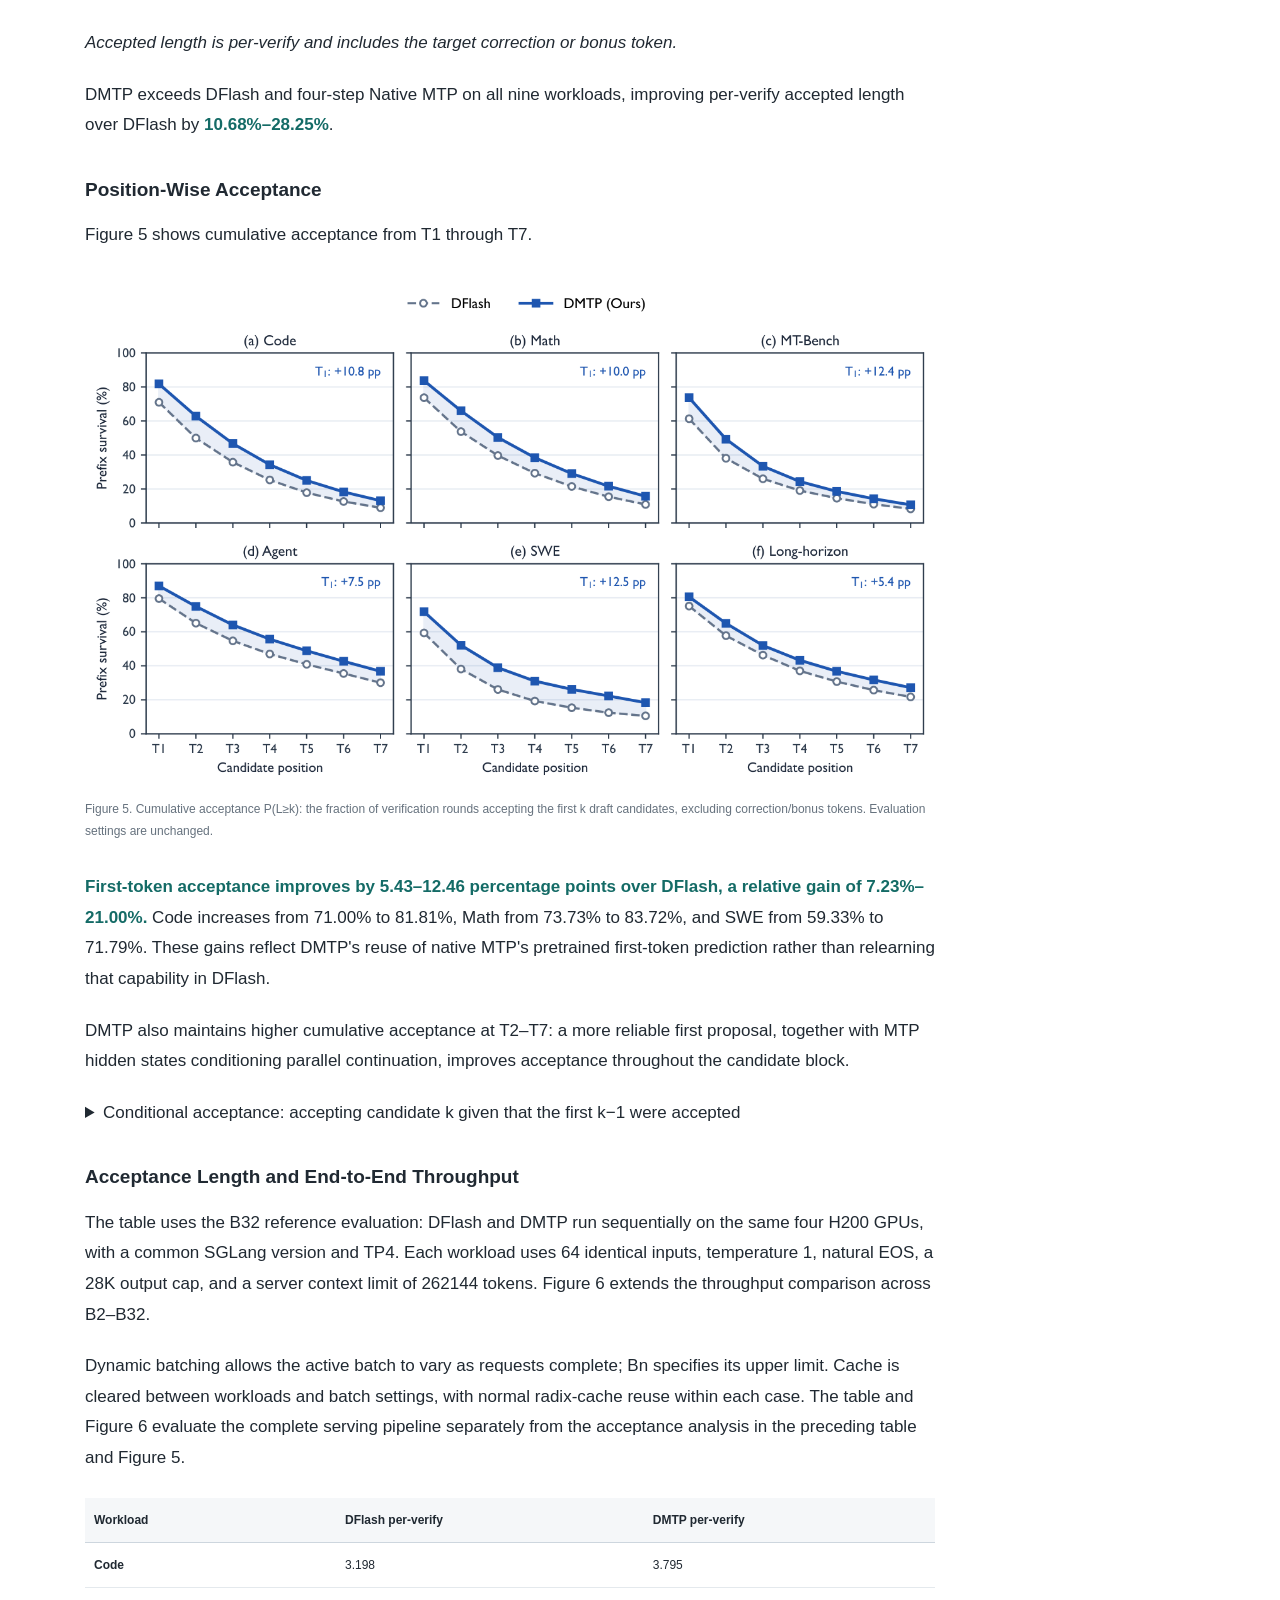
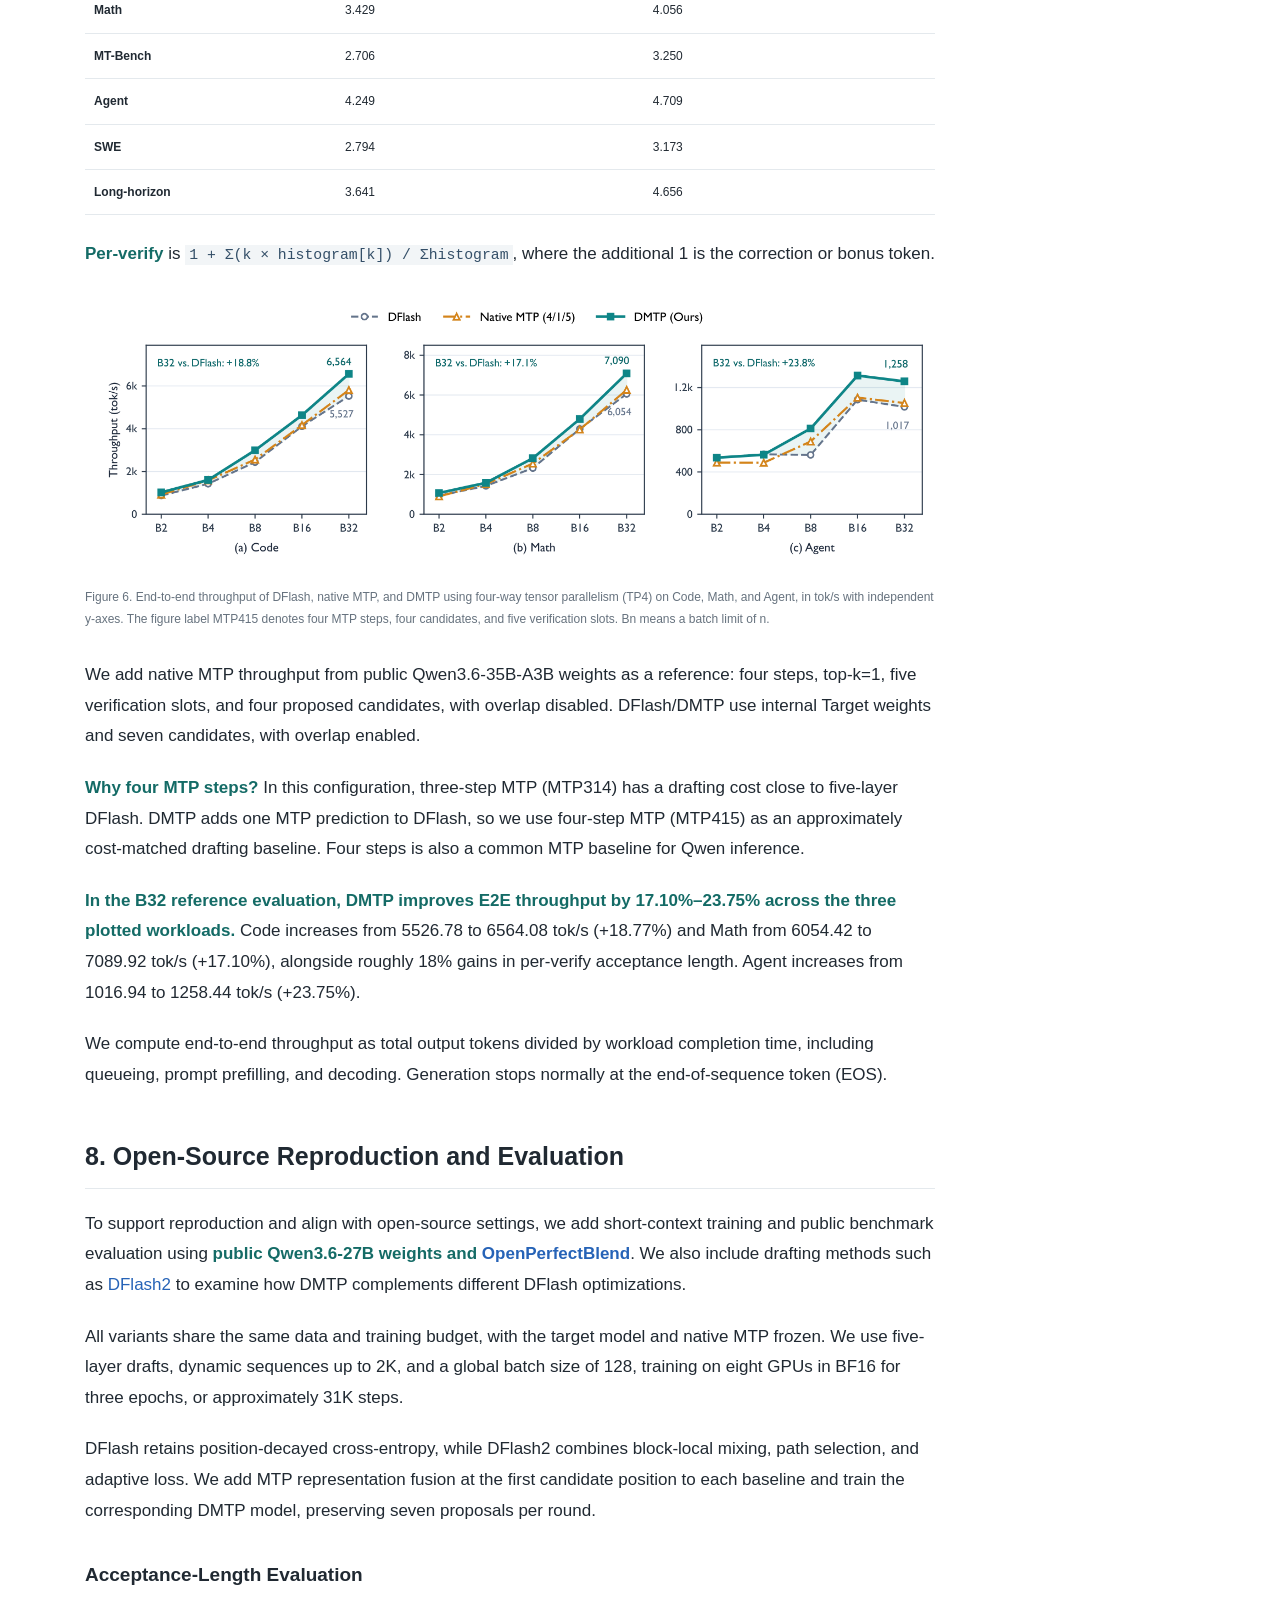
==== commit be0ef245: "Align DMTP blogs with paper results and evaluation settings Update both English and Chinese editions" ====
--- a/index.html
+++ b/index.html
@@ -17,7 +17,6 @@
 <div class="edition"><span class="edition-line"></span><span data-lang="zh" hidden>预训练先验 × 并行续写</span><span data-lang="en">PRETRAINED PRIORS × PARALLEL DRAFTING</span></div>
 <article id="article-zh" lang="zh-CN" hidden><h1>DMTP：让预训练 MTP 为并行 Draft 开个好头</h1>
 <p><strong>Piggy Shen · 2026 年 10 月 · 技术博客</strong></p>
-
 <div class="release-resources">
 <p class="release-note">权重、SGLang 推理代码以及 SpecForge 训练代码已开源。</p>
 <nav class="resource-links" aria-label="开源权重与代码">
@@ -28,22 +27,23 @@
 <a class="resource-link resource-link--primary" href="https://github.com/sgl-project/SpecForge/pull/1067" target="_blank" rel="noopener noreferrer" title="SpecForge pull request #1067"><img class="resource-icon" src="resource-pr.svg" width="18" height="18" alt=""><span>SpecForge PR</span></a>
 </nav>
 </div>
+
 <blockquote>
 <p><strong>News · 2026 年 11 月</strong></p>
-<p><a href="v1.5.html?lang=zh" data-edition-link><strong>DMTP V1.5</strong></a> 已发布。</p>
+<p><a href="v1.5.html?lang=zh">DMTP V1.5</a> 已发布。</p>
 </blockquote>
 <blockquote>
 <p><strong>Update · 2026 年 11 月 9 日</strong></p>
-<p><strong>零初始化残差与直接融合效果接近，但更利于续训</strong>。主方法改为双 anchor，仅在 T1 embedding 加零初始化残差。</p>
+<p>我们发现，<strong>零初始化残差与直接融合的效果接近，但更适合从已有 DFlash 权重微调续训</strong>。因此，我们将主方法更新为<strong>双 anchor + 首候选 embedding 槽位的零初始化残差</strong>，保留原始词嵌入，再逐步引入 MTP 的预测特征。</p>
 </blockquote>
 <blockquote>
 <p><strong>Update · 2026 年 11 月 4 日</strong></p>
-<p>单、双 anchor 从头训练效果接近；<strong>双 anchor 续训更好，同等接受长度下端到端吞吐更高</strong>。后续采用双 anchor，本文数据不变。</p>
+<p>我们发现，双 anchor 与单 anchor 从头训练时效果接近；但<strong>从已有 DFlash 权重微调续训时，双 anchor 的效果更好</strong>。此外，<strong>在接受长度接近的情况下，双 anchor 的端到端吞吐更高</strong>。因此，后续 DMTP 将采用双 anchor 形式，我们也会继续更新实验结果。</p>
 </blockquote>
 <p>投机解码已成为大模型推理基础设施的重要组成部分。<a href="https://z-lab.ai/projects/dflash/">DFlash</a> 展示了并行预测多个候选的潜力，DeepSeek 也在生产服务中采用 <a href="https://arxiv.org/abs/2607.05147">DSpark</a>，并报告了相对 MTP 的收益。然而，在 GLM、Qwen 等原生 MTP 训练充分的模型及部分对话场景中，DFlash 相比 MTP 并不总有显著优势。我们关注的是如何复用 MTP 的首 token 预测能力。</p>
 <p>我们的评测以及与 <a href="https://arxiv.org/abs/2605.29707">Domino</a> 作者 Jianuo Huang 的讨论，揭示了两者的互补性：原生 MTP 的首 token 接受率更高，在训练分布之外的场景下尤其明显；DFlash 则能并行生成更长的续写。这为结合预训练首位能力与并行预测提供了直接动机。</p>
 <p>针对 DFlash 类模型在候选块内后续位置接受率逐渐衰减的问题，已有多种改进方案。<strong>我们关注的是另一个问题：能不能先把第一个候选 token 的接受率提上去？</strong> 验证按连续前缀接受：首位被拒绝，后面的候选就无法在本轮提交。DMTP 从预训练 MTP 的首位预测出发，再把预测它时的隐藏状态传给 DFlash，帮助后续并行续写。</p>
-<p>我们提出 <strong>DMTP</strong>：由预训练 MTP 生成每轮起草的第一个候选 token（记为 <strong>T1</strong>），再由 DFlash 并行生成后六个候选（<strong>T2～T7</strong>）。主方法采用<strong>双 anchor 与零初始化残差</strong>：保留已输出的 A 和首候选 T1，将 T1 词嵌入与预测它时的 MTP 隐藏状态归一化、拼接投影，得到仅加在 T1 词嵌入上的残差。</p>
+<p>我们提出 <strong>DMTP</strong>：由预训练 MTP 生成每轮起草的第一个候选 token（记为 <strong>T1</strong>），再由 DFlash 并行生成后六个候选（<strong>T2～T7</strong>）。主方法采用<strong>双 anchor 与零初始化残差</strong>：保留已输出的 A 和首候选 T1，将预测 T1 时的 MTP 隐藏状态经过归一化与轻量适配器，得到仅加在 T1 词嵌入上的残差。</p>
 <blockquote>
 <p><strong>核心思路：</strong> 让 MTP 为生成开个好头，让 DFlash 并行完成续写。两者既共享候选 token，也通过预测表示建立联系，而不必替换各自的主干。</p>
 </blockquote>
@@ -51,13 +51,13 @@
 <ul>
 <li><strong>复用 MTP 的预训练首位能力。</strong> 我们让 MTP 生成首个候选，再由 DFlash 并行预测后六个候选。在六类任务上，DMTP 相对 DFlash 的首 token 接受率提高 <strong>5.43～12.46 个百分点</strong>，相对提升 <strong>7.23%～21.00%</strong>。</li>
 <li><strong>通过隐藏状态，把 MTP 的预训练能力带给 DFlash。</strong> 我们不只让 MTP 生成首个候选，还把预测它时的隐藏状态与候选的词嵌入融合。这样，DFlash 在续写时既能看到具体的候选，也能利用 MTP 在预训练中学到的特征，帮助后续 token 的并行预测。</li>
-<li><strong>收益同时覆盖长文与短文任务。</strong> 长文任务中，在 Qwen3.6-35B-A3B 上，DMTP 相对 DFlash 的接受长度提高 <strong>9.25%～19.56%</strong>，B32 端到端吞吐提高 <strong>17.10%～23.75%</strong>。短文任务中，基于公开 Qwen3.6-27B 与 OpenPerfectBlend，DMTP（DFLASH）相对 DFlash 的接受长度提高 <strong>5.78%～21.55%</strong>，DMTP（DFlash2）相对 DFlash2 提高 <strong>6.54%～21.83%</strong>，覆盖数学、代码与聊天任务。</li>
+<li><strong>收益同时覆盖长文与短文任务。</strong> 长文任务中，在 Qwen3.6-35B-A3B 上，DMTP 相对 DFlash 的接受长度提高 <strong>10.68%～28.25%</strong>，B32 端到端吞吐提高 <strong>17.10%～23.75%</strong>。短文任务中，基于公开 Qwen3.6-27B 与 OpenPerfectBlend，DMTP（DFLASH）相对 DFlash 的接受长度提高 <strong>5.78%～21.55%</strong>，DMTP（DFlash2）相对 DFlash2 提高 <strong>6.54%～21.84%</strong>，覆盖数学、代码与聊天任务。</li>
 <li><strong>与 MTP、DFlash 的优化正交。</strong> DMTP 改进的是两者的协作方式；更强的预测器、训练方法、候选选择策略和推理 kernel，都可以继续结合到这一框架中。</li>
 </ul>
 <h2 id="zh-section-1">1. 首位接受率与并行 Draft</h2>
 <p>图 1 比较同一目标模型上的 <strong>DFlash 与原生 MTP</strong>。DFlash 使用混合任务数据训练，训练长度为 32K；MTP 使用同一目标模型自带的预训练权重。首 token 接受率指每轮第一个候选被目标模型接受的比例。</p>
 <p>两组采用相同的Qwen3.6-35B-A3B target和输入集合，覆盖Code、Math、MT-Bench、Agent、SWE、Long-horizon六类负载。<strong>DMTP组合只用MTP生成T1，后续六个候选由DFlash并行生成。</strong></p>
-<figure><a href="first-token.png" target="_blank" rel="noopener" title="查看原图"><img loading="lazy" src="first-token.png" alt="DFlash与原生MTP六类首位接受率"></a></figure>
+<figure><a href="paper-first-token.png" target="_blank" rel="noopener" title="查看原图"><img loading="lazy" src="paper-first-token.png" alt="DFlash与原生MTP六类首位接受率"></a></figure>
 <p><em>图 1：Qwen3.6-35B-A3B 在六类任务上的首 token 接受率，生成温度为 1。</em></p>
 <p>Code 上，DFlash 与 MTP 的首位接受率分别为 71.00% 和 82.32%。</p>
 <p><strong>我们认为，大规模预训练是 MTP 首位优势的重要来源。</strong> 原生 MTP 随 Target 一起训练，接触的数据远多于我们单独训练的 DFlash draft。这让我们更倾向于保留它已经学到的首位预测能力，而不是重新训练一个替代模块。</p>
@@ -67,7 +67,7 @@
 DFlash：以 T1 为条件，一次生成 T2～T7
 Target：验证七个候选，提交接受前缀与修正/bonus
 </code></pre>
-<figure><a href="architecture.svg" target="_blank" rel="noopener" title="查看原图"><img loading="lazy" src="architecture.svg" alt="双 anchor DMTP：只在 T1 的词嵌入槽位加入零初始化残差"></a></figure>
+<figure><a href="paper-architecture.png" target="_blank" rel="noopener" title="查看原图"><img loading="lazy" src="paper-architecture.png" alt="双 anchor DMTP：只在 T1 的词嵌入槽位加入零初始化残差"></a></figure>
 <p><em>图 2：MTP 生成首候选 T1，并提供预测它的隐藏状态。我们保留 A，只在 T1 的词嵌入上加入残差；DFlash 并行预测后六个候选。A 与 MASK 槽位不直接加残差，目标模型上下文路径保持不变。</em></p>
 <p>我们选择这个分工，主要考虑了三点。</p>
 <p><strong>保留首位能力。</strong> 我们冻结原生 MTP，保留其预训练的首位预测，只训练后续的并行 draft。</p>
@@ -78,7 +78,7 @@
 <h2 id="zh-section-3">3. MTP 表示的注入方式</h2>
 <p>我们采用<strong>双 anchor + T1 槽位零初始化残差</strong>，将 MTP 的预测特征接入 DFlash，同时保留 T1 原有的词嵌入。</p>
 <p>设 <span class="inline-math"><span class="katex"><span class="katex-mathml"><math xmlns="http://www.w3.org/1998/Math/MathML"><semantics><mrow><mi>A</mi><mo>=</mo><msub><mi>x</mi><mi>a</mi></msub></mrow><annotation encoding="application/x-tex">A = x_a</annotation></semantics></math></span><span class="katex-html" aria-hidden="true"><span class="base"><span class="strut" style="height:0.6833em;"></span><span class="mord mathnormal">A</span><span class="mspace" style="margin-right:0.2778em;"></span><span class="mrel">=</span><span class="mspace" style="margin-right:0.2778em;"></span></span><span class="base"><span class="strut" style="height:0.5806em;vertical-align:-0.15em;"></span><span class="mord"><span class="mord mathnormal">x</span><span class="msupsub"><span class="vlist-t vlist-t2"><span class="vlist-r"><span class="vlist" style="height:0.1514em;"><span style="top:-2.55em;margin-left:0em;margin-right:0.05em;"><span class="pstrut" style="height:2.7em;"></span><span class="sizing reset-size6 size3 mtight"><span class="mord mathnormal mtight">a</span></span></span></span><span class="vlist-s">​</span></span><span class="vlist-r"><span class="vlist" style="height:0.15em;"><span></span></span></span></span></span></span></span></span></span></span> 是目标模型已经输出、但尚未处理的 token，已有上下文特征截止 <span class="inline-math"><span class="katex"><span class="katex-mathml"><math xmlns="http://www.w3.org/1998/Math/MathML"><semantics><mrow><msub><mi>x</mi><mrow><mi>a</mi><mo>−</mo><mn>1</mn></mrow></msub></mrow><annotation encoding="application/x-tex">x_{a-1}</annotation></semantics></math></span><span class="katex-html" aria-hidden="true"><span class="base"><span class="strut" style="height:0.6389em;vertical-align:-0.2083em;"></span><span class="mord"><span class="mord mathnormal">x</span><span class="msupsub"><span class="vlist-t vlist-t2"><span class="vlist-r"><span class="vlist" style="height:0.3011em;"><span style="top:-2.55em;margin-left:0em;margin-right:0.05em;"><span class="pstrut" style="height:2.7em;"></span><span class="sizing reset-size6 size3 mtight"><span class="mord mtight"><span class="mord mathnormal mtight">a</span><span class="mbin mtight">−</span><span class="mord mtight">1</span></span></span></span></span><span class="vlist-s">​</span></span><span class="vlist-r"><span class="vlist" style="height:0.2083em;"><span></span></span></span></span></span></span></span></span></span></span>。MTP 读取上一位置的目标模型隐藏状态与 A，生成首候选 <span class="inline-math"><span class="katex"><span class="katex-mathml"><math xmlns="http://www.w3.org/1998/Math/MathML"><semantics><mrow><msub><mi>T</mi><mn>1</mn></msub><mo>=</mo><msub><mi>x</mi><mrow><mi>a</mi><mo>+</mo><mn>1</mn></mrow></msub></mrow><annotation encoding="application/x-tex">T_1 = x_{a+1}</annotation></semantics></math></span><span class="katex-html" aria-hidden="true"><span class="base"><span class="strut" style="height:0.8333em;vertical-align:-0.15em;"></span><span class="mord"><span class="mord mathnormal" style="margin-right:0.13889em;">T</span><span class="msupsub"><span class="vlist-t vlist-t2"><span class="vlist-r"><span class="vlist" style="height:0.3011em;"><span style="top:-2.55em;margin-left:-0.1389em;margin-right:0.05em;"><span class="pstrut" style="height:2.7em;"></span><span class="sizing reset-size6 size3 mtight"><span class="mord mtight">1</span></span></span></span><span class="vlist-s">​</span></span><span class="vlist-r"><span class="vlist" style="height:0.15em;"><span></span></span></span></span></span></span><span class="mspace" style="margin-right:0.2778em;"></span><span class="mrel">=</span><span class="mspace" style="margin-right:0.2778em;"></span></span><span class="base"><span class="strut" style="height:0.6389em;vertical-align:-0.2083em;"></span><span class="mord"><span class="mord mathnormal">x</span><span class="msupsub"><span class="vlist-t vlist-t2"><span class="vlist-r"><span class="vlist" style="height:0.3011em;"><span style="top:-2.55em;margin-left:0em;margin-right:0.05em;"><span class="pstrut" style="height:2.7em;"></span><span class="sizing reset-size6 size3 mtight"><span class="mord mtight"><span class="mord mathnormal mtight">a</span><span class="mbin mtight">+</span><span class="mord mtight">1</span></span></span></span></span><span class="vlist-s">​</span></span><span class="vlist-r"><span class="vlist" style="height:0.2083em;"><span></span></span></span></span></span></span></span></span></span></span>。我们使用的是<strong>预测 T1 时的 MTP 隐藏状态</strong>，而不是消费 T1 之后的隐藏状态。</p>
-<div class="equation"><span class="katex-display"><span class="katex"><span class="katex-mathml"><math xmlns="http://www.w3.org/1998/Math/MathML" display="block"><semantics><mrow><mi mathvariant="normal">Δ</mi><mo>=</mo><mi>W</mi><mrow><mo fence="true">[</mo><msub><mrow><mi mathvariant="normal">RMS</mi><mo>⁡</mo></mrow><mi>e</mi></msub><mo stretchy="false">(</mo><msub><mi mathvariant="bold">e</mi><msub><mi>T</mi><mn>1</mn></msub></msub><mo stretchy="false">)</mo><mo separator="true">;</mo><msub><mrow><mi mathvariant="normal">RMS</mi><mo>⁡</mo></mrow><mi>m</mi></msub><mo stretchy="false">(</mo><mi mathvariant="normal">stopgrad</mi><mo>⁡</mo><mo stretchy="false">(</mo><msub><mi mathvariant="bold">h</mi><mrow><mi mathvariant="normal">M</mi><mi mathvariant="normal">T</mi><mi mathvariant="normal">P</mi></mrow></msub><mo stretchy="false">)</mo><mo stretchy="false">)</mo><mo fence="true">]</mo></mrow><mo separator="true">,</mo><mspace width="2em"/><msub><mi>W</mi><mrow><mi mathvariant="normal">i</mi><mi mathvariant="normal">n</mi><mi mathvariant="normal">i</mi><mi mathvariant="normal">t</mi></mrow></msub><mo>=</mo><mn>0.</mn></mrow><annotation encoding="application/x-tex">\Delta = W\left[\operatorname{RMS}_e(\mathbf e_{T_1});\operatorname{RMS}_m(\operatorname{stopgrad}(\mathbf h_{\mathrm{MTP}}))\right],\qquad W_{\mathrm{init}}=0.</annotation></semantics></math></span><span class="katex-html" aria-hidden="true"><span class="base"><span class="strut" style="height:0.6833em;"></span><span class="mord">Δ</span><span class="mspace" style="margin-right:0.2778em;"></span><span class="mrel">=</span><span class="mspace" style="margin-right:0.2778em;"></span></span><span class="base"><span class="strut" style="height:1.0001em;vertical-align:-0.2501em;"></span><span class="mord mathnormal" style="margin-right:0.13889em;">W</span><span class="mspace" style="margin-right:0.1667em;"></span><span class="minner"><span class="mopen delimcenter" style="top:0em;">[</span><span class="mop"><span class="mop"><span class="mord mathrm">RMS</span></span><span class="msupsub"><span class="vlist-t vlist-t2"><span class="vlist-r"><span class="vlist" style="height:0.1514em;"><span style="top:-2.55em;margin-right:0.05em;"><span class="pstrut" style="height:2.7em;"></span><span class="sizing reset-size6 size3 mtight"><span class="mord mathnormal mtight">e</span></span></span></span><span class="vlist-s">​</span></span><span class="vlist-r"><span class="vlist" style="height:0.15em;"><span></span></span></span></span></span></span><span class="mopen">(</span><span class="mord"><span class="mord mathbf">e</span><span class="msupsub"><span class="vlist-t vlist-t2"><span class="vlist-r"><span class="vlist" style="height:0.3283em;"><span style="top:-2.55em;margin-left:0em;margin-right:0.05em;"><span class="pstrut" style="height:2.7em;"></span><span class="sizing reset-size6 size3 mtight"><span class="mord mtight"><span class="mord mtight"><span class="mord mathnormal mtight" style="margin-right:0.13889em;">T</span><span class="msupsub"><span class="vlist-t vlist-t2"><span class="vlist-r"><span class="vlist" style="height:0.3173em;"><span style="top:-2.357em;margin-left:-0.1389em;margin-right:0.0714em;"><span class="pstrut" style="height:2.5em;"></span><span class="sizing reset-size3 size1 mtight"><span class="mord mtight">1</span></span></span></span><span class="vlist-s">​</span></span><span class="vlist-r"><span class="vlist" style="height:0.143em;"><span></span></span></span></span></span></span></span></span></span></span><span class="vlist-s">​</span></span><span class="vlist-r"><span class="vlist" style="height:0.2501em;"><span></span></span></span></span></span></span><span class="mclose">)</span><span class="mpunct">;</span><span class="mspace" style="margin-right:0.1667em;"></span><span class="mop"><span class="mop"><span class="mord mathrm">RMS</span></span><span class="msupsub"><span class="vlist-t vlist-t2"><span class="vlist-r"><span class="vlist" style="height:0.1514em;"><span style="top:-2.55em;margin-right:0.05em;"><span class="pstrut" style="height:2.7em;"></span><span class="sizing reset-size6 size3 mtight"><span class="mord mathnormal mtight">m</span></span></span></span><span class="vlist-s">​</span></span><span class="vlist-r"><span class="vlist" style="height:0.15em;"><span></span></span></span></span></span></span><span class="mopen">(</span><span class="mop"><span class="mord mathrm">stopgrad</span></span><span class="mopen">(</span><span class="mord"><span class="mord mathbf">h</span><span class="msupsub"><span class="vlist-t vlist-t2"><span class="vlist-r"><span class="vlist" style="height:0.3283em;"><span style="top:-2.55em;margin-left:0em;margin-right:0.05em;"><span class="pstrut" style="height:2.7em;"></span><span class="sizing reset-size6 size3 mtight"><span class="mord mtight"><span class="mord mtight"><span class="mord mathrm mtight">MTP</span></span></span></span></span></span><span class="vlist-s">​</span></span><span class="vlist-r"><span class="vlist" style="height:0.15em;"><span></span></span></span></span></span></span><span class="mclose">))</span><span class="mclose delimcenter" style="top:0em;">]</span></span><span class="mspace" style="margin-right:0.1667em;"></span><span class="mpunct">,</span><span class="mspace" style="margin-right:2em;"></span><span class="mspace" style="margin-right:0.1667em;"></span><span class="mord"><span class="mord mathnormal" style="margin-right:0.13889em;">W</span><span class="msupsub"><span class="vlist-t vlist-t2"><span class="vlist-r"><span class="vlist" style="height:0.3175em;"><span style="top:-2.55em;margin-left:-0.1389em;margin-right:0.05em;"><span class="pstrut" style="height:2.7em;"></span><span class="sizing reset-size6 size3 mtight"><span class="mord mtight"><span class="mord mtight"><span class="mord mathrm mtight">init</span></span></span></span></span></span><span class="vlist-s">​</span></span><span class="vlist-r"><span class="vlist" style="height:0.15em;"><span></span></span></span></span></span></span><span class="mspace" style="margin-right:0.2778em;"></span><span class="mrel">=</span><span class="mspace" style="margin-right:0.2778em;"></span></span><span class="base"><span class="strut" style="height:0.6444em;"></span><span class="mord">0.</span></span></span></span></span></div>
+<div class="equation"><span class="katex-display"><span class="katex"><span class="katex-mathml"><math xmlns="http://www.w3.org/1998/Math/MathML" display="block"><semantics><mrow><mi mathvariant="normal">Δ</mi><mo>=</mo><msub><mi>W</mi><mrow><mi mathvariant="normal">u</mi><mi mathvariant="normal">p</mi></mrow></msub><mi mathvariant="normal">SiLU</mi><mo>⁡</mo><mtext> ⁣</mtext><mrow><mo fence="true">(</mo><msub><mi>W</mi><mrow><mi mathvariant="normal">d</mi><mi mathvariant="normal">o</mi><mi mathvariant="normal">w</mi><mi mathvariant="normal">n</mi></mrow></msub><mi mathvariant="normal">RMSNorm</mi><mo>⁡</mo><mo stretchy="false">(</mo><mi mathvariant="normal">stopgrad</mi><mo>⁡</mo><mo stretchy="false">(</mo><msub><mi mathvariant="bold">h</mi><mrow><mi mathvariant="normal">M</mi><mi mathvariant="normal">T</mi><mi mathvariant="normal">P</mi></mrow></msub><mo stretchy="false">)</mo><mo stretchy="false">)</mo><mo fence="true">)</mo></mrow><mo separator="true">,</mo><mspace width="2em"/><msub><mi>W</mi><mrow><mi mathvariant="normal">u</mi><mi mathvariant="normal">p</mi><mo separator="true">,</mo><mi mathvariant="normal">i</mi><mi mathvariant="normal">n</mi><mi mathvariant="normal">i</mi><mi mathvariant="normal">t</mi></mrow></msub><mo>=</mo><mn>0.</mn></mrow><annotation encoding="application/x-tex">\Delta = W_{\mathrm{up}}\operatorname{SiLU}\!\left(W_{\mathrm{down}}\operatorname{RMSNorm}(\operatorname{stopgrad}(\mathbf h_{\mathrm{MTP}}))\right),\qquad W_{\mathrm{up,init}}=0.</annotation></semantics></math></span><span class="katex-html" aria-hidden="true"><span class="base"><span class="strut" style="height:0.6833em;"></span><span class="mord">Δ</span><span class="mspace" style="margin-right:0.2778em;"></span><span class="mrel">=</span><span class="mspace" style="margin-right:0.2778em;"></span></span><span class="base"><span class="strut" style="height:1.0361em;vertical-align:-0.2861em;"></span><span class="mord"><span class="mord mathnormal" style="margin-right:0.13889em;">W</span><span class="msupsub"><span class="vlist-t vlist-t2"><span class="vlist-r"><span class="vlist" style="height:0.1514em;"><span style="top:-2.55em;margin-left:-0.1389em;margin-right:0.05em;"><span class="pstrut" style="height:2.7em;"></span><span class="sizing reset-size6 size3 mtight"><span class="mord mtight"><span class="mord mtight"><span class="mord mathrm mtight">up</span></span></span></span></span></span><span class="vlist-s">​</span></span><span class="vlist-r"><span class="vlist" style="height:0.2861em;"><span></span></span></span></span></span></span><span class="mspace" style="margin-right:0.1667em;"></span><span class="mop"><span class="mord mathrm">SiLU</span></span><span class="mspace" style="margin-right:-0.1667em;"></span><span class="mspace" style="margin-right:0.1667em;"></span><span class="minner"><span class="mopen delimcenter" style="top:0em;">(</span><span class="mord"><span class="mord mathnormal" style="margin-right:0.13889em;">W</span><span class="msupsub"><span class="vlist-t vlist-t2"><span class="vlist-r"><span class="vlist" style="height:0.3361em;"><span style="top:-2.55em;margin-left:-0.1389em;margin-right:0.05em;"><span class="pstrut" style="height:2.7em;"></span><span class="sizing reset-size6 size3 mtight"><span class="mord mtight"><span class="mord mtight"><span class="mord mathrm mtight">down</span></span></span></span></span></span><span class="vlist-s">​</span></span><span class="vlist-r"><span class="vlist" style="height:0.15em;"><span></span></span></span></span></span></span><span class="mspace" style="margin-right:0.1667em;"></span><span class="mop"><span class="mord mathrm">RMSNorm</span></span><span class="mopen">(</span><span class="mop"><span class="mord mathrm">stopgrad</span></span><span class="mopen">(</span><span class="mord"><span class="mord mathbf">h</span><span class="msupsub"><span class="vlist-t vlist-t2"><span class="vlist-r"><span class="vlist" style="height:0.3283em;"><span style="top:-2.55em;margin-left:0em;margin-right:0.05em;"><span class="pstrut" style="height:2.7em;"></span><span class="sizing reset-size6 size3 mtight"><span class="mord mtight"><span class="mord mtight"><span class="mord mathrm mtight">MTP</span></span></span></span></span></span><span class="vlist-s">​</span></span><span class="vlist-r"><span class="vlist" style="height:0.15em;"><span></span></span></span></span></span></span><span class="mclose">))</span><span class="mclose delimcenter" style="top:0em;">)</span></span><span class="mspace" style="margin-right:0.1667em;"></span><span class="mpunct">,</span><span class="mspace" style="margin-right:2em;"></span><span class="mspace" style="margin-right:0.1667em;"></span><span class="mord"><span class="mord mathnormal" style="margin-right:0.13889em;">W</span><span class="msupsub"><span class="vlist-t vlist-t2"><span class="vlist-r"><span class="vlist" style="height:0.3175em;"><span style="top:-2.55em;margin-left:-0.1389em;margin-right:0.05em;"><span class="pstrut" style="height:2.7em;"></span><span class="sizing reset-size6 size3 mtight"><span class="mord mtight"><span class="mord mtight"><span class="mord mathrm mtight">up</span><span class="mpunct mtight">,</span><span class="mord mathrm mtight">init</span></span></span></span></span></span><span class="vlist-s">​</span></span><span class="vlist-r"><span class="vlist" style="height:0.2861em;"><span></span></span></span></span></span></span><span class="mspace" style="margin-right:0.2778em;"></span><span class="mrel">=</span><span class="mspace" style="margin-right:0.2778em;"></span></span><span class="base"><span class="strut" style="height:0.6444em;"></span><span class="mord">0.</span></span></span></span></span></div>
 
 <div class="equation"><span class="katex-display"><span class="katex"><span class="katex-mathml"><math xmlns="http://www.w3.org/1998/Math/MathML" display="block"><semantics><mrow><msub><mover accent="true"><mi mathvariant="bold">e</mi><mo stretchy="true">~</mo></mover><msub><mi>T</mi><mn>1</mn></msub></msub><mo>=</mo><msub><mi mathvariant="bold">e</mi><msub><mi>T</mi><mn>1</mn></msub></msub><mo>+</mo><mi mathvariant="normal">Δ</mi><mi mathvariant="normal">.</mi></mrow><annotation encoding="application/x-tex">\widetilde{\mathbf e}_{T_1}=\mathbf e_{T_1}+\Delta.</annotation></semantics></math></span><span class="katex-html" aria-hidden="true"><span class="base"><span class="strut" style="height:0.9545em;vertical-align:-0.2501em;"></span><span class="mord"><span class="mord accent"><span class="vlist-t"><span class="vlist-r"><span class="vlist" style="height:0.7044em;"><span style="top:-3em;"><span class="pstrut" style="height:3em;"></span><span class="mord mathbf">e</span></span><span class="svg-align" style="width:calc(100% - 0.1111em);margin-left:0.1111em;top:-3.4444em;"><span class="pstrut" style="height:3em;"></span><span style="height:0.26em;"><svg xmlns="http://www.w3.org/2000/svg" width="100%" height="0.26em" viewBox="0 0 600 260" preserveAspectRatio="none"><path d="M200 55.538c-77 0-168 73.953-177 73.953-3 0-7
 -2.175-9-5.437L2 97c-1-2-2-4-2-6 0-4 2-7 5-9l20-12C116 12 171 0 207 0c86 0
@@ -90,102 +90,50 @@
 <pre><code class="language-text">[E(A), E(T1) + Δ, E(MASK), …, E(MASK)]
 </code></pre>
 <h3>只在首候选槽位加残差</h3>
-<p>两路特征分别经过 RMSNorm，再拼接并投影回词嵌入维度。<strong>投影权重 W 初始化为零</strong>，因此初始化时 Δ = 0，T1 槽位仍是原来的 E(T1)。我们保留这条词嵌入路径，让残差分支在续训中逐步学习 MTP 特征。</p>
+<p>归一化后的 MTP hidden 经过 rank-256 瓶颈：降维、SiLU、升维。<strong>输出投影 W_up 初始化为零</strong>，因此初始 Δ = 0，T1 保留原始 E(T1)。开源 27B 使用这一实现；120B 在残差分支内分别归一化 E(T1) 与 hidden，再拼接线性投影，输出投影同样零初始化。两者都只增强 T1，不替换原 embedding。</p>
 <p><strong>A 和六个 MASK 槽位不直接加残差，也不额外插入 hidden 槽位。</strong> 后续位置通过 attention 读取增强后的 T1，间接受 MTP 表示影响。目标模型上下文沿用原特征投影与键/值缓存路径，不拼入 MTP 的 KV。</p>
 <h3>双 Anchor 与训练边界</h3>
 <p>我们在 MASK 前同时保留原 anchor A 和 MTP 首候选 T1，输入共八个槽位。A 已经输出，不属于新增候选；每轮仍由 MTP 提出 T1、DFlash 并行预测 T2～T7，共七个候选。</p>
 <p><strong>MTP 保持冻结，其隐藏状态 detach；训练 DFlash、selector 和残差融合层。</strong> 首候选作为已知输入，六个 MASK 负责后续位置的预测。</p>
-<h3>消融设计</h3>
-<ul>
-<li><strong>原始 DFlash。</strong> 单锚点外部基线，输入为 <code>[A,MASK×7]</code>，由 DFlash 提出全部七个候选。</li>
-<li><strong>仅使用候选词元的单锚点。</strong> <code>[T1,MASK×6]</code>，不额外注入 MTP 隐藏状态；仍使用原目标模型的隐藏状态上下文。</li>
-<li><strong>隐藏状态残差（首个候选位置）。</strong> MTP 隐藏状态经低秩网络得到残差，只加到 T1 词嵌入，六个掩码输入保持不变。</li>
-<li><strong>MTP 式词元与隐藏状态融合（主方法）。</strong> MTP 隐藏状态与 E(T1) 分别归一化、拼接投影，只替换 T1 词嵌入。</li>
-</ul>
-<p>补充对照包括六个掩码位置的隐藏状态残差、目标模型与 MTP 上下文融合，以及仅使用 MTP 上下文。上下文融合将五路目标模型特征与逐位置 MTP 特征拼接，进行 6H→H 投影。上述表示接口对照均以 T1 为唯一 anchor。</p>
-<figure><a href="injection-variants.png" target="_blank" rel="noopener" title="查看原图"><img loading="lazy" src="injection-variants.png" alt="主表四种方式：原始DFlash、候选词元单锚点、首个候选位置的隐藏状态残差及词元与隐藏状态融合"></a></figure>
-<p><em>图3b：仅展示主表四种方式，依次为原始 DFlash、仅使用候选词元的单锚点、首个候选位置的隐藏状态残差，以及 MTP 式词元与隐藏状态融合。四者均保留原目标模型上下文路径，候选预算均为七个；后两种分别在首个候选位置采用加性残差与替换式融合。</em></p>
-<h3>推理消融：Code 接受长度</h3>
-<p>我们在相同的 8 条代码任务输入上比较不同表示接口，固定模型、候选数量与生成设置。</p>
-<div class="table-scroll" tabindex="0"><table>
-<thead>
-<tr>
-<th>方法</th>
-<th>表示接口</th>
-<th>Code 接受长度</th>
-<th>相对单锚点对照</th>
-</tr>
-</thead>
-<tbody><tr>
-<td>原始 DFlash</td>
-<td>单锚点，七个候选</td>
-<td>3.360</td>
-<td>-10.89%</td>
-</tr>
-<tr>
-<td>仅使用候选词元的单锚点</td>
-<td>无额外 MTP 隐藏状态注入</td>
-<td>3.770</td>
-<td>+0.00%</td>
-</tr>
-<tr>
-<td>隐藏状态残差（首个候选位置）</td>
-<td>MTP 隐藏状态残差只加到首个候选输入</td>
-<td>3.864</td>
-<td>+2.48%</td>
-</tr>
-<tr>
-<td>MTP 式词元与隐藏状态融合（双锚点）</td>
-<td>保留原本 A 与融合后的 T1，输入 [A,T1,MASK×6]</td>
-<td>3.951</td>
-<td>+4.80%</td>
-</tr>
-<tr>
-<td><strong>MTP 式词元与隐藏状态融合（主方法）</strong></td>
-<td><strong>仅替换首个候选词元的输入表示</strong></td>
-<td>3.963</td>
-<td>+5.12%</td>
-</tr>
-</tbody></table></div>
-<p><strong>双 Anchor 的接受长度为 3.951，与单 Anchor 主方法的 3.963 基本一致。</strong> 因此采用单 Anchor，保留原版 DFlash 的单 anchor 加 MASK 结构，减少接口改动。</p>
-<p><strong>加入 MTP hidden 后，接受长度从 3.770 提升至 3.963（+5.12%）。</strong> 词元与隐藏状态融合在这组 Code 消融中表现最好，因此我们选择它作为主方法。</p>
-<p><em>接受长度取 8 条 Code 请求的均值，包含 Target 修正/bonus token。主表采用统一推理实现；补充表中的六位置残差采用独立实现，作为辅助对照。</em></p>
-<details>
-<summary>补充对照：其他表示接口</summary>
-
-<div class="table-scroll" tabindex="0"><table>
-<thead>
-<tr>
-<th>方法</th>
-<th>表示接口</th>
-<th>Code 接受长度</th>
-<th>相对单锚点对照</th>
-</tr>
-</thead>
-<tbody><tr>
-<td>隐藏状态残差（六个掩码位置）</td>
-<td>MTP 隐藏状态残差加到六个掩码输入</td>
-<td>3.842</td>
-<td>+1.92%</td>
-</tr>
-<tr>
-<td>目标模型与 MTP 上下文融合</td>
-<td>五路目标模型特征与 MTP 特征拼接投影</td>
-<td>3.714</td>
-<td>-1.49%</td>
-</tr>
-<tr>
-<td>仅使用 MTP 上下文</td>
-<td>由逐位置 MTP 特征提供上下文</td>
-<td>3.565</td>
-<td>-5.43%</td>
-</tr>
-</tbody></table></div>
-</details>
-
+<h3>注入方式与 Anchor 消融</h3>
+<figure><a href="paper-ablation-design.png" target="_blank" rel="noopener" title="查看原图"><img loading="lazy" src="paper-ablation-design.png" alt="论文中的隐状态注入与单、双 anchor 消融"></a></figure>
+<p><em>图 3：per-verify 接受长度，包含修正/bonus。左图比较相同 8 条 Code 请求上的注入方式，六 MASK 残差来自相同输入的辅助实验；右侧比较三个数据集上的单、双 anchor。</em></p>
+<p>仅以 T1 为条件就将 Code 接受长度从 <strong>3.3348</strong> 提高到 <strong>3.7574</strong>。T1 残差进一步达到 <strong>3.8492（+2.44%）</strong>，直接融合达到 <strong>3.9480（+5.07%）</strong>；六 MASK 残差为 +1.98%，KV blend 和 MTP-only context 分别为 -1.65% 与 -5.60%。</p>
+<div class="table-scroll" tabindex="0"><table>
+<thead>
+<tr>
+<th>数据集</th>
+<th align="right">Residual single</th>
+<th align="right">Residual dual</th>
+<th align="right">Fusion single</th>
+<th align="right">Fusion dual</th>
+</tr>
+</thead>
+<tbody><tr>
+<td>Code</td>
+<td align="right">3.4072</td>
+<td align="right"><strong>3.5234</strong></td>
+<td align="right">3.5051</td>
+<td align="right">3.5082</td>
+</tr>
+<tr>
+<td>Math</td>
+<td align="right">3.6522</td>
+<td align="right">3.8095</td>
+<td align="right"><strong>3.8126</strong></td>
+<td align="right">3.6301</td>
+</tr>
+<tr>
+<td>MT-Bench</td>
+<td align="right">2.7921</td>
+<td align="right">2.8507</td>
+<td align="right">2.8345</td>
+<td align="right"><strong>3.0591</strong></td>
+</tr>
+</tbody></table></div>
+<p><strong>残差注入下，保留 A 在三项任务上都提高了接受长度；直接融合对 anchor 的变化则更敏感。</strong> 我们采用双 anchor 与 T1 残差，在传递 MTP 信息的同时保留原词嵌入路径，也方便从已有 checkpoint 续训。</p>
 <h3>与现有 Draft 方法的兼容性</h3>
-<p>我们保留 DFlash 主干、输出头与 Target context 接口。配置匹配时，可从已有 DFlash 权重继续微调，新增 T1 融合模块，使用 <code>[T1,MASK×6]</code> 监督后六个预测位置；Target 与 MTP 保持冻结。</p>
-<p>这一接口与 MTP、DFlash 各自的优化正交，可以结合更强的预测器、训练方法、候选路径选择策略和推理算子。</p>
+<p>我们保留 DFlash 的主干、输出头和目标上下文接口，以 <code>[A,T1,MASK×6]</code> 输入续训已有 checkpoint，只在 T1 词嵌入上添加零初始化残差，并监督后六个预测位置。Target 与 MTP 保持冻结。这一接口与两者各自的优化正交。</p>
 <h3>为什么保留预训练 MTP</h3>
 <p>我们也尝试过将 MTP layer 直接用于 DFlash 式并行预测，但观察到首位表现受到影响，收敛收益也有限。这让我们选择先冻结预训练 MTP，把它的首位能力保留下来，再围绕 T1 训练并行续写。</p>
 <h2 id="zh-section-4">4. DMTP 训练流程</h2>
@@ -194,7 +142,7 @@
 <p>训练分为三步：</p>
 <ol>
 <li><strong>提取冻结特征。</strong> 目标模型处理训练序列；在每个候选块边界，MTP 读取当前已输出 token（A）与上一位置的目标模型隐藏状态，得到预测首个候选的表示。DFlash 上下文只使用 A 之前的目标模型特征。</li>
-<li><strong>构造起草输入。</strong> 使用 <code>[T1,MASK×6]</code>，其中首个候选取自训练数据。其词嵌入与预测它时的 MTP 隐藏状态分别归一化、拼接投影，替换该位置的输入，六个掩码不变。</li>
+<li><strong>构造起草输入。</strong> 使用 <code>[A,T1,MASK×6]</code>，T1 取自训练数据。将预测它时的 MTP hidden 经残差适配器加到 E(T1)，A 和六个 MASK 的 embedding 不变。</li>
 <li><strong>优化后续预测。</strong> DFlash 沿用原位置衰减交叉熵损失，学习后六个候选。目标模型与 MTP 冻结，只更新 DFlash 与融合模块；首个候选作为已知输入，不计算起草预测损失。</li>
 </ol>
 <p>训练时我们使用<mark>训练数据中的首个候选 token</mark>，推理时换成 MTP 实际生成的候选。两边使用的隐藏状态保持相同的时序：都取预测首个候选时的 MTP 表示，而不是读取该候选之后产生的隐藏状态。</p>
@@ -202,25 +150,25 @@
 <p>每一轮生成都按图 2 的顺序执行：</p>
 <ol>
 <li><strong>MTP 生成首个候选。</strong> 读取已有的目标模型隐藏状态，处理当前已输出、但目标模型尚未处理的 token（A），保留首个候选及预测它时的 MTP 隐藏状态。</li>
-<li><strong>DFlash 并行预测后六个候选。</strong> 构造 <code>[T1,MASK×6]</code>，融合首个候选的词嵌入与预测它的 MTP 隐藏状态，只替换该候选的输入，再运行一次并行 DFlash 前向。</li>
+<li><strong>DFlash 并行预测后六个候选。</strong> 构造 <code>[A,T1,MASK×6]</code>，只给 E(T1) 添加 MTP hidden 残差，再运行一次并行 DFlash 前向。</li>
 <li><strong>目标模型统一验证。</strong> 一起验证七个候选，提交接受前缀及修正或 bonus token，再进入下一轮。bonus 指所有起草候选都被接受后，由目标模型额外生成的一个 token。</li>
 </ol>
-<p><strong>我们在本文实验中统一使用 target-only 验证。</strong> 根据 Target 的采样结果逐 token 检验候选，接受连续匹配的前缀。Rejection sampling 和 block verify 暂未接入，我们会在后续比较它们对接受长度和吞吐的影响。</p>
+<p><strong>35B 主实验、原始 OPB 短文评测及 serving 测试采用 target-only 验证。</strong> regenerated OPB、3.8-Next 续训及联合训练采用精确 rejection sampling，分别报告，不混用两种协议。</p>
 <p>运行时分别维护 MTP 与 DFlash 状态，只提交接受的历史，回退被拒绝候选产生的临时状态。</p>
-<p>新增计算包括一次 MTP 前向、生成首个候选的词表输出层（LM head），以及两路归一化和一次融合投影。目标模型上下文路径保持不变，DFlash 使用首个候选与六个掩码，共七个输入槽位。</p>
+<p>新增计算包括一次 MTP 前向、首候选的词表输出层（LM head）和轻量残差适配器。目标上下文路径不变；双 anchor 输入包含 A、T1 与六个 MASK，共八个槽位，提出七个候选。</p>
 <p>接下来，我们重点优化状态更新、执行调度和 CUDA Graph 覆盖，减少 MTP 与 DFlash 之间的衔接开销。</p>
 <h2 id="zh-section-6">6. 推理实现与系统优化</h2>
 <p>我们保留七个候选的预算和 Target 原有的验证规则，重点优化 MTP 状态推进与 T1 准备阶段。</p>
 <h3>6.1 一轮执行：预测与状态推进分开</h3>
-<figure><a href="inference-runtime-flow.png" target="_blank" rel="noopener" title="查看原图"><img loading="lazy" src="inference-runtime-flow.png" alt="DFlash 与 DMTP 稳态执行链路，以及验证后为下一轮准备 MTP 表示的依赖关系"></a></figure>
+<figure><a href="paper-runtime-flow.png" target="_blank" rel="noopener" title="查看原图"><img loading="lazy" src="paper-runtime-flow.png" alt="DFlash 与 DMTP 稳态执行链路，以及验证后为下一轮准备 MTP 表示的依赖关系"></a></figure>
 <p><em>虚线框表示 T1 head、embedding 与融合的组合 CUDA Graph，虚线箭头连接相邻两轮。</em></p>
 <p>Prefill 初始化三侧状态。稳态轮次开始时，我们从缓存的 MTP hidden 选出 T1，再完成 embedding、融合和 DFlash 前向。</p>
 <p>Target 验证后，我们用接受前缀、修正/bonus token 及对应的 Target hidden 推进 MTP 状态，缓存下一轮的预测表示。下一轮即可直接从 T1 head 开始。</p>
 <h3>6.2 Attention 适配：同一 backend，不同可见范围</h3>
-<p>我们继续使用 DFlash 已有的 FlashAttention-3 和 CUDA Graph，并把新增 MTP 路径也接到 FlashAttention-3 上。不过，两侧的可见范围不同：MTP 对完整历史执行因果注意力；DFlash 则读取相对锚点最近的 4096 个历史位置，以及按训练约定可见的七槽输入块。</p>
-<p>DFlash 路径通过临时页表表达历史窗口与七槽块，不搬动历史键/值缓存，不改变旋转位置编码（RoPE）的位置，也不将相对锚点的窗口替换成相对每个查询位置的窗口。MTP 路径保留原 FlashAttention-3 算子，在设备端准备固定八槽输入的元数据，避免正常步骤依赖 CPU 长度回传。</p>
+<p>我们继续使用 DFlash 已有的 FlashAttention-3 和 CUDA Graph，并把新增 MTP 路径也接到 FlashAttention-3 上。不过，两侧的可见范围不同：MTP 对完整历史执行因果注意力；DFlash 则读取相对锚点最近的 4096 个历史位置，以及按训练约定可见的候选输入块。</p>
+<p>DFlash 路径通过临时页表表达历史窗口与候选块，不搬动历史键/值缓存，不改变旋转位置编码（RoPE）的位置，也不将相对锚点的窗口替换成相对每个查询位置的窗口。MTP 路径保留原 FlashAttention-3 算子，在设备端准备固定八槽输入的元数据，避免正常步骤依赖 CPU 长度回传。</p>
 <h3>6.3 键/值缓存生命周期：历史、待处理位置与临时空间</h3>
-<figure><a href="inference-kv-lifecycle.png" target="_blank" rel="noopener" title="查看原图"><img loading="lazy" src="inference-kv-lifecycle.png" alt="私有 MTP KV 的持久历史、pending anchor、固定八槽有效行与 scratch，以及验证后的提交和重用"></a></figure>
+<figure><a href="paper-kv-lifecycle.png" target="_blank" rel="noopener" title="查看原图"><img loading="lazy" src="paper-kv-lifecycle.png" alt="私有 MTP KV 的持久历史、pending anchor、固定八槽有效行与 scratch，以及验证后的提交和重用"></a></figure>
 <p><em>图中以接受 T1、T2 后产生 bonus B 为例，展示 MTP 状态的推进与提交。</em></p>
 <p>我们为 MTP 单独维护键/值缓存，并额外保留待处理位置（图中的 pending 槽位）。原因是两侧的推进时序不同：MTP 可能已经处理了当前锚点，而目标模型还没有。验证结束后，我们按接受结果分别更新两侧边界，只提交应该进入历史的状态。</p>
 <p>为了让不同接受长度复用同一套图，我们给每个请求预留八个 MTP 状态推进槽位。有效行进入历史或下一轮待处理位置，多余行写入私有临时空间（图中的 scratch）。提交哪些状态、取哪个隐藏状态作为下一轮预测表示，都由有效行数决定；临时空间中的输出不参与后续预测。</p>
@@ -260,16 +208,18 @@
 <p>经过设备端状态准备、固定布局和组合图优化，主要新增计算是<strong>一层 MTP 解码器和选出首个候选的词表输出层</strong>。MTP 仍包含全历史因果注意力、投影、归一化、前馈网络和张量并行通信，其成本随上下文长度变化。</p>
 <p><strong>词表输出层是后续的优化重点。</strong> 即使只生成首个候选，标准输出层仍需读取大词表权重，计算整个词表的预测分数。</p>
 <p>我们计划借鉴 <a href="https://github.com/eagle-hq/EAGLE-4/blob/main/docs/architecture.md">EAGLE-4 的高效词表输出层</a>，先用低秩输出层筛选候选，再用原始输出层精确重算；也会尝试起草侧输出层量化，降低权重读取与投影成本。目标模型验证路径保持不变，优化效果将结合接受长度和吞吐评估。</p>
-<h4>单 Anchor 的实测开销</h4>
-<p>我们在同一组四卡上，对比单 anchor T1 融合模型（step 1000）与原生 DFlash（step 3634）。Code、SWE 各取 8 条相同输入，实际 batch 为 8，开启 CUDA Graph，固定生成 512 tokens，忽略 EOS，排除前 16 轮热身后统计。</p>
+<h4>每轮实测开销</h4>
+<p>我们在同一组四卡上，对比 DMTP 与 DFlash。Code、SWE 各取 8 条相同输入，实际 batch 为 8，开启 CUDA Graph，固定生成 512 tokens，忽略 EOS，排除前 16 轮热身后统计。</p>
+<figure><a href="paper-latency-breakdown.png" target="_blank" rel="noopener" title="查看原图"><img loading="lazy" src="paper-latency-breakdown.png" alt="论文中的逐轮延迟拆解"></a></figure>
+<p><em>图 4：TP4、batch 8、CUDA Graphs 下的每轮延迟。</em></p>
 <div class="table-scroll" tabindex="0"><table>
 <thead>
 <tr>
 <th>阶段（ms／轮）</th>
 <th align="right">Code：DFlash</th>
-<th align="right">Code：单 anchor</th>
+<th align="right">Code：DMTP</th>
 <th align="right">SWE：DFlash</th>
-<th align="right">SWE：单 anchor</th>
+<th align="right">SWE：DMTP</th>
 </tr>
 </thead>
 <tbody><tr>
@@ -302,76 +252,85 @@
 </tr>
 </tbody></table></div>
 <p>DFlash 图重放耗时基本不变，新增阶段主要是 MTP 和 T1 准备。整轮时间在 Code 上增加 <strong>0.403 ms</strong>，在 SWE 上增加 <strong>0.550 ms</strong>。</p>
-<h2 id="zh-section-7">7. 主方法的六类生成评测</h2>
+<h2 id="zh-section-7">7. 主方法的跨任务生成评测</h2>
 <p>我们的评测主要侧重<strong>长上下文 Agent 场景</strong>，同时覆盖 Code、Math 和 MT-Bench，并与 DFlash、原生 MTP 比较。按输入输出形态，前三类（Code、Math、MT-Bench）主要是<strong>短输入、长输出</strong>，后三类（Agent、SWE、Long-horizon）主要是<strong>长输入、短输出</strong>。其中，MT-Bench 用于训练分布之外的评测。</p>
-<p>输入长度上限为 <strong>128K</strong>，输出长度上限为 <strong>28K</strong>；各方法使用相同输入，生成温度为 1。</p>
-<div class="table-scroll" tabindex="0"><table>
-<thead>
-<tr>
-<th>负载</th>
-<th>DFlash接受长度</th>
-<th>原生MTP接受长度*</th>
-<th>DMTP接受长度</th>
-<th>DMTP相对DFlash</th>
+<p>输入长度上限为 <strong>128K</strong>，输出长度上限为 <strong>64K</strong>；各方法使用相同输入，生成温度为 1。</p>
+<div class="table-scroll" tabindex="0"><table>
+<thead>
+<tr>
+<th>数据集</th>
+<th>Native MTP</th>
+<th>DFlash</th>
+<th>DMTP</th>
 </tr>
 </thead>
 <tbody><tr>
 <td>Code</td>
-<td>3.239</td>
-<td>3.496</td>
-<td>3.847</td>
-<td>+18.78%</td>
+<td>3.4854</td>
+<td>3.2159</td>
+<td><strong>3.8217</strong></td>
 </tr>
 <tr>
 <td>Math</td>
-<td>3.497</td>
-<td>3.619</td>
-<td>4.084</td>
-<td>+16.78%</td>
+<td>3.6054</td>
+<td>3.4440</td>
+<td><strong>4.0500</strong></td>
 </tr>
 <tr>
 <td>MT-Bench</td>
-<td>2.849</td>
-<td>3.153</td>
-<td>3.406</td>
-<td>+19.56%</td>
+<td>3.0320</td>
+<td>2.7852</td>
+<td><strong>3.2445</strong></td>
 </tr>
 <tr>
 <td>Agent</td>
-<td>4.742</td>
-<td>4.201</td>
-<td>5.369</td>
-<td>+13.22%</td>
+<td>4.1695</td>
+<td>4.5266</td>
+<td><strong>5.0986</strong></td>
 </tr>
 <tr>
 <td>SWE</td>
-<td>3.355</td>
-<td>3.402</td>
-<td>3.935</td>
-<td>+17.29%</td>
+<td>3.2618</td>
+<td>2.8113</td>
+<td><strong>3.6053</strong></td>
 </tr>
 <tr>
 <td>Long-horizon</td>
-<td>4.479</td>
-<td>4.045</td>
-<td>4.894</td>
-<td>+9.25%</td>
+<td>3.9074</td>
+<td>3.9424</td>
+<td><strong>4.3635</strong></td>
+</tr>
+<tr>
+<td>General</td>
+<td>3.1931</td>
+<td>2.6962</td>
+<td><strong>3.2722</strong></td>
+</tr>
+<tr>
+<td>Reason</td>
+<td>3.5239</td>
+<td>3.2907</td>
+<td><strong>3.8761</strong></td>
+</tr>
+<tr>
+<td>Search</td>
+<td>3.0843</td>
+<td>2.6909</td>
+<td><strong>3.2916</strong></td>
 </tr>
 </tbody></table></div>
 <p><em>原生 MTP 提出 4 个候选，DFlash 与 DMTP 均提出 7 个候选。</em></p>
-<p><em>平均接受长度包含 Target 的修正或 bonus token。</em></p>
-<figure><a href="main-acceptance.png" target="_blank" rel="noopener" title="查看原图"><img loading="lazy" src="main-acceptance.png" alt="DMTP、DFlash与原生MTP在六类任务上的接受长度"></a></figure>
-<p><em>图 5：DMTP 在六类任务上的平均接受长度相对 DFlash 提高 9.25%～19.56%。</em></p>
+<p><em>接受长度采用 per-verify，包含 Target 的修正或 bonus token。</em></p>
+<p>DMTP 在九项任务上的 per-verify 接受长度均高于 DFlash 与四步 Native MTP，相对 DFlash 提高 <strong>10.68%～28.25%</strong>。</p>
 <h3>逐位置接受率</h3>
-<p>图 6 展示 T1～T7 的累计接受率。</p>
-<figure><a href="main-position-acceptance.png" target="_blank" rel="noopener" title="查看原图"><img loading="lazy" src="main-position-acceptance.png" alt="六类负载中主方法T1融合与DFlash的逐位置累计接受率"></a></figure>
-<p><em>图 6：逐位置累计接受率 P(L≥k)，即每轮验证中前 k 个 draft 候选全部接受的比例，不包含修正/bonus。评测设置同上。</em></p>
+<p>图 5 展示 T1～T7 的累计接受率。</p>
+<figure><a href="paper-main-position-acceptance.png" target="_blank" rel="noopener" title="查看原图"><img loading="lazy" src="paper-main-position-acceptance.png" alt="六类负载中主方法T1融合与DFlash的逐位置累计接受率"></a></figure>
+<p><em>图 5：逐位置累计接受率 P(L≥k)，即每轮验证中前 k 个 draft 候选全部接受的比例，不包含修正/bonus。评测设置同上。</em></p>
 <p><strong>首 token 接受率相对 DFlash 提高了 5.43～12.46 个百分点，相对提升 7.23%～21.00%。</strong> 其中，Code 从 71.00% 提高到 81.81%，Math 从 73.73% 提高到 83.72%，SWE 从 59.33% 提高到 71.79%。这体现了 DMTP 对原生 MTP 预训练首位预测能力的复用，而不是让 DFlash 从头学习这项能力。</p>
 <p>DMTP 在 T2～T7 也保持了更高的累计接受率：首位更可靠，加上 MTP 隐藏状态辅助后续并行预测，共同改善了整个候选块的接受表现。</p>
 <details>
 <summary>条件接受率：已经接受前k−1个候选后，第k个继续接受的比例</summary>
 
-<figure><a href="main-position-conditional.png" target="_blank" rel="noopener" title="查看原图"><img loading="lazy" src="main-position-conditional.png" alt="主方法T1融合与DFlash的逐位置条件接受率"></a></figure>
 <div class="table-scroll" tabindex="0"><table>
 <thead>
 <tr>
@@ -398,7 +357,7 @@
 <td>70.97%</td>
 </tr>
 <tr>
-<td>Code / DMTP（T1融合）</td>
+<td>Code / DMTP</td>
 <td>434780</td>
 <td>81.81%</td>
 <td>76.83%</td>
@@ -420,7 +379,7 @@
 <td>70.59%</td>
 </tr>
 <tr>
-<td>Math / DMTP（T1融合）</td>
+<td>Math / DMTP</td>
 <td>404689</td>
 <td>83.72%</td>
 <td>78.84%</td>
@@ -442,7 +401,7 @@
 <td>74.92%</td>
 </tr>
 <tr>
-<td>MT-Bench / DMTP（T1融合）</td>
+<td>MT-Bench / DMTP</td>
 <td>41259</td>
 <td>73.72%</td>
 <td>66.90%</td>
@@ -464,7 +423,7 @@
 <td>84.74%</td>
 </tr>
 <tr>
-<td>Agent / DMTP（T1融合）</td>
+<td>Agent / DMTP</td>
 <td>17371</td>
 <td>86.98%</td>
 <td>86.12%</td>
@@ -486,7 +445,7 @@
 <td>84.90%</td>
 </tr>
 <tr>
-<td>SWE / DMTP（T1融合）</td>
+<td>SWE / DMTP</td>
 <td>3836</td>
 <td>71.79%</td>
 <td>72.59%</td>
@@ -508,7 +467,7 @@
 <td>84.40%</td>
 </tr>
 <tr>
-<td>Long-horizon / DMTP（T1融合）</td>
+<td>Long-horizon / DMTP</td>
 <td>2798</td>
 <td>80.56%</td>
 <td>80.66%</td>
@@ -522,64 +481,50 @@
 </details>
 
 <h3>接受长度与端到端吞吐</h3>
-<p>下表使用 B32 参考评测：DFlash 和 DMTP 在同一组四张 H200 GPU 上依次运行，使用相同 SGLang 版本与 TP4。每类任务取 64 条相同输入，温度为 1，输出上限为 28K，保留自然 EOS；服务上下文上限为 262144 tokens。图 7 进一步展示 B2～B32 的吞吐结果。</p>
-<p>评测采用动态批处理：Bn 为 batch 上限，实际 batch 随请求完成而变化。不同任务类别与 batch 设置之间清空缓存，同组请求保留正常的 radix cache 复用。下表与图 7 为端到端评测，图 5、图 6 则侧重候选接受表现。</p>
+<p>下表使用 B32 参考评测：DFlash 和 DMTP 在同一组四张 H200 GPU 上依次运行，使用相同 SGLang 版本与 TP4。每类任务取 64 条相同输入，温度为 1，输出上限为 28K，保留自然 EOS；服务上下文上限为 262144 tokens。图 6 进一步展示 B2～B32 的吞吐结果。</p>
+<p>评测采用动态批处理：Bn 为 batch 上限，实际 batch 随请求完成而变化。不同任务类别与 batch 设置之间清空缓存，同组请求保留正常的 radix cache 复用。下表与图 6 为端到端评测，前面的表格与图 5 则侧重候选接受表现。</p>
 <div class="table-scroll" tabindex="0"><table>
 <thead>
 <tr>
 <th>负载</th>
-<th>DFlash per-request</th>
-<th>DMTP per-request</th>
 <th>DFlash per-verify</th>
 <th>DMTP per-verify</th>
 </tr>
 </thead>
 <tbody><tr>
 <td>Code</td>
-<td>3.227</td>
-<td>3.814</td>
 <td>3.198</td>
 <td>3.795</td>
 </tr>
 <tr>
 <td>Math</td>
-<td>3.461</td>
-<td>4.100</td>
 <td>3.429</td>
 <td>4.056</td>
 </tr>
 <tr>
 <td>MT-Bench</td>
-<td>2.890</td>
-<td>3.459</td>
 <td>2.706</td>
 <td>3.250</td>
 </tr>
 <tr>
 <td>Agent</td>
-<td>4.795</td>
-<td>5.254</td>
 <td>4.249</td>
 <td>4.709</td>
 </tr>
 <tr>
 <td>SWE</td>
-<td>3.407</td>
-<td>3.881</td>
 <td>2.794</td>
 <td>3.173</td>
 </tr>
 <tr>
 <td>Long-horizon</td>
-<td>4.356</td>
-<td>5.022</td>
 <td>3.641</td>
 <td>4.656</td>
 </tr>
 </tbody></table></div>
-<p>表中的**请求级平均（per-request）**先计算每条请求的平均接受长度，再对请求取平均；**验证轮次平均（per-verify）**按所有验证轮次计算平均推进 token 数：<code>1 + Σ(k × histogram[k]) / Σhistogram</code>，其中 <code>histogram[k]</code> 表示接受了 k 个起草候选的验证轮数，额外的 1 为目标模型的修正或 bonus token。</p>
-<figure><a href="native-branch-throughput.png" target="_blank" rel="noopener" title="查看原图"><img loading="lazy" src="native-branch-throughput.png" alt="DFlash、公开权重 MTP415 与 DMTP 在 Code、Math、Agent 上不同 batch 设置的端到端吞吐"></a></figure>
-<p><em>图 7：DFlash、原生 MTP 与 DMTP 在 Code、Math、Agent 上的四卡张量并行（TP4）端到端吞吐，单位 tok/s，三个子图采用独立纵轴。图中 MTP415 指四步 MTP、四个候选、五个验证槽位。Bn 表示 batch 上限为 n。</em></p>
+<p><strong>per-verify</strong> 按所有验证轮次计算：<code>1 + Σ(k × histogram[k]) / Σhistogram</code>，额外的 1 为修正或 bonus token。</p>
+<figure><a href="paper-serving-throughput.png" target="_blank" rel="noopener" title="查看原图"><img loading="lazy" src="paper-serving-throughput.png" alt="DFlash、公开权重 MTP415 与 DMTP 在 Code、Math、Agent 上不同 batch 设置的端到端吞吐"></a></figure>
+<p><em>图 6：DFlash、原生 MTP 与 DMTP 在 Code、Math、Agent 上的四卡张量并行（TP4）端到端吞吐，单位 tok/s，三个子图采用独立纵轴。图中 MTP415 指四步 MTP、四个候选、五个验证槽位。Bn 表示 batch 上限为 n。</em></p>
 <p>我们加入公开 Qwen3.6-35B-A3B 的原生 MTP 吞吐作为参考：四步、top-k=1、五个验证槽位，共提出四个候选，关闭 overlap。DFlash/DMTP 使用内部 Target 权重、七个候选，开启 overlap。</p>
 <p><strong>为什么选择四步 MTP？</strong> 在这组配置下，三步 MTP（MTP314）的起草开销与五层 DFlash 接近。DMTP 在 DFlash 之外增加一次 MTP 预测，因此我们选择四步 MTP（MTP415）作为起草开销近似匹配的对照。四步也是 Qwen 推理中常用的 MTP 基线设置。</p>
 <p><strong>在 B32 参考评测中，DMTP 在图示三类任务上获得 17.10%～23.75% 的端到端吞吐提升。</strong> Code 从 5526.78 提升至 6564.08 tok/s（+18.77%），Math 从 6054.42 提升至 7089.92 tok/s（+17.10%），与两类任务约 18% 的 per-verify 接受长度提升相呼应。Agent 从 1016.94 提升至 1258.44 tok/s（+23.75%）。</p>
@@ -589,24 +534,63 @@
 <p>各组使用相同的数据与训练预算，冻结目标模型和原生 MTP。起草模型统一为五层，动态序列长度最长 2K，全局批量 128，在八张 GPU 上以 BF16 训练三个 epoch，约 31K 步。</p>
 <p>DFlash 沿用位置衰减交叉熵，DFlash2 结合块内信息交互、路径选择与自适应损失。在两组基线之上，我们分别加入首个候选位置的 MTP 表示融合，训练对应的 DMTP 版本，保持每轮七个候选的预算不变。</p>
 <h3>接受长度评测</h3>
-<p>评测使用四卡张量并行，批量上限为 32，温度为 0，每轮最多生成 1,024 个 token，遇结束符正常停止。我们统一使用目标模型的聊天模板，设置 <code>enable_thinking=False</code>，并沿用前文的 target-only 验证方式。</p>
+<p>评测使用四卡张量并行，批量上限为 32，温度为 1，输入上限为 4K，每轮最多生成 1,024 个 token，遇结束符正常停止。我们统一使用目标模型的聊天模板，设置 <code>enable_thinking=False</code>，并沿用前文的 target-only 验证方式。</p>
 <p>OpenPerfectBlend 侧重数学与代码，因此我们除数学、代码任务外，也使用 Alpaca 和 MT-Bench 观察聊天场景下的表现。每个数据集取前 80 条；MT-Bench 保留完整双轮会话，第二轮使用各模型自身的第一轮回答。</p>
 <div class="table-scroll" tabindex="0"><table>
-<colgroup><col style="width:12%"><col style="width:14%"><col style="width:10%"><col style="width:11%"><col style="width:15%"><col style="width:10%"><col style="width:12%"><col style="width:16%"></colgroup>
-<thead><tr><th class="acceptance-dataset" scope="col">数据集</th><th class="acceptance-model" scope="col">原生 MTP415</th><th class="acceptance-model" scope="col">DFlash</th><th class="acceptance-model" scope="col">DMTP(D)</th><th scope="col" style="white-space:normal">DMTP(D) 相对 DFlash</th><th class="acceptance-model" scope="col">DFlash2</th><th scope="col">DMTP(D2)</th><th scope="col" style="white-space:normal">DMTP(D2) 相对 DFlash2</th></tr></thead>
-<tbody><tr><th scope="row">GSM8K</th><td class="model-start mtp415">4.373</td><td class="model-start dflash">4.318</td><td class="model-start dmtp">5.074</td><td>+17.50%</td><td class="model-start dflash2">4.595</td><td><strong>5.371</strong></td><td>+16.87%</td></tr>
-<tr><th scope="row">HumanEval</th><td class="model-start mtp415">4.698</td><td class="model-start dflash">6.424</td><td class="model-start dmtp">6.795</td><td>+5.78%</td><td class="model-start dflash2">6.609</td><td><strong>7.041</strong></td><td>+6.54%</td></tr>
-<tr><th scope="row">MATH500</th><td class="model-start mtp415">4.377</td><td class="model-start dflash">4.258</td><td class="model-start dmtp">4.968</td><td>+16.67%</td><td class="model-start dflash2">4.536</td><td><strong>5.233</strong></td><td>+15.36%</td></tr>
-<tr><th scope="row">Alpaca</th><td class="model-start mtp415">3.529</td><td class="model-start dflash">2.763</td><td class="model-start dmtp">3.358</td><td>+21.55%</td><td class="model-start dflash2">2.990</td><td><strong>3.643</strong></td><td>+21.83%</td></tr>
-<tr><th scope="row">MT-Bench</th><td class="model-start mtp415">3.599</td><td class="model-start dflash">3.209</td><td class="model-start dmtp">3.760</td><td>+17.15%</td><td class="model-start dflash2">3.535</td><td><strong>4.052</strong></td><td>+14.64%</td></tr></tbody>
-</table></div>
-
-
-<figure><a href="open27b-acceptance.png" target="_blank" rel="noopener" title="查看原图"><img loading="lazy" src="open27b-acceptance.png" alt="Qwen3.6-27B 开源短文评测中五种方法的请求级平均接受长度"></a></figure>
-<p><em>图 8：五个公开数据集上的请求级平均接受长度。DMTP(D)、DMTP(D2) 分别采用 DFlash、DFlash2 起草器；柱顶标注两组 DMTP 的数值。</em></p>
-<p>在这组短输出评测中，DMTP 相对 DFlash 的请求级平均接受长度在五个数据集上均有提升：GSM8K 为 <strong>17.50%</strong>，HumanEval 为 <strong>5.78%</strong>，MATH500 为 <strong>16.67%</strong>，Alpaca 与 MT-Bench 分别为 <strong>21.55%</strong> 和 <strong>17.15%</strong>。</p>
-<p><strong>DFlash2 与 DMTP 是互补、正交的。</strong> DFlash2 通过块内卷积（conv）和路径选择器（selector）缓解 DFlash 的块内预测衰减；DMTP 则复用预训练 MTP 的能力，提升首 token 接受率。将两者结合后，五个数据集的实测平均接受长度相对 DFlash2 提升 <strong>6.54%～21.83%</strong>。</p>
-<p>表中 <strong>DMTP(D)</strong>、<strong>DMTP(D2)</strong> 分别表示以 DFlash、DFlash2 为起草器的 DMTP。数值为<strong>请求级平均接受长度</strong>，包含目标模型的修正或 bonus token，MT-Bench 按轮计入。DFlash、DFlash2 与 DMTP(D) 使用 24,000 步 checkpoint。DFlash 系列及对应的 DMTP 每轮均提出七个候选，原生 MTP415 为四个。</p>
+<thead>
+<tr>
+<th>数据集</th>
+<th>Native MTP</th>
+<th>DFlash</th>
+<th>DMTP(D)</th>
+<th>DFlash2</th>
+<th>DMTP(D2)</th>
+</tr>
+</thead>
+<tbody><tr>
+<td>GSM8K</td>
+<td>4.373</td>
+<td>4.318</td>
+<td>5.074</td>
+<td>4.595</td>
+<td><strong>5.371</strong></td>
+</tr>
+<tr>
+<td>MATH500</td>
+<td>4.377</td>
+<td>4.258</td>
+<td>4.968</td>
+<td>4.536</td>
+<td><strong>5.233</strong></td>
+</tr>
+<tr>
+<td>HumanEval</td>
+<td>4.698</td>
+<td>6.424</td>
+<td>6.795</td>
+<td>6.609</td>
+<td><strong>7.041</strong></td>
+</tr>
+<tr>
+<td>MT-Bench</td>
+<td>3.599</td>
+<td>3.209</td>
+<td>3.760</td>
+<td>3.535</td>
+<td><strong>4.052</strong></td>
+</tr>
+<tr>
+<td>Alpaca</td>
+<td>3.529</td>
+<td>2.763</td>
+<td>3.358</td>
+<td>2.990</td>
+<td><strong>3.643</strong></td>
+</tr>
+</tbody></table></div>
+<p>DMTP 在五项短文任务上均提升了 per-verify 接受长度，相对 DFlash 的增益为 <strong>5.78%～21.55%</strong>。</p>
+<p><strong>DFlash2 与 DMTP 是互补、正交的。</strong> DFlash2 通过块内卷积（conv）和路径选择器（selector）缓解 DFlash 的块内预测衰减；DMTP 则复用预训练 MTP 的能力，提升首 token 接受率。将两者结合后，五个数据集的实测平均接受长度相对 DFlash2 提升 <strong>6.54%～21.84%</strong>。</p>
+<p>表中 <strong>DMTP(D)</strong>、<strong>DMTP(D2)</strong> 分别表示以 DFlash、DFlash2 为起草器的 DMTP。数值为<strong>per-verify 平均接受长度</strong>，包含目标模型的修正或 bonus token，MT-Bench 按轮计入。DFlash、DFlash2 与 DMTP(D) 使用 24,000 步 checkpoint。DFlash 系列及对应的 DMTP 每轮均提出七个候选，原生 MTP415 为四个。</p>
 <h3>首候选 T1 接受率</h3>
 <p>下表比较 DFlash 与 DMTP(DFLASH)，使用上面的非思考模式和相同五组输入。统计对象是<strong>每个验证轮次的首候选</strong>，不是每条请求开头的第一个输出 token，也不是任务正确率。</p>
 <div class="table-scroll" tabindex="0"><table>
@@ -625,13 +609,13 @@
 <p>我们还想继续探索几个方向：</p>
 <ul>
 <li><strong>自适应多步 MTP。</strong> 探索自适应选择 MTP 生成步数，再由 DFlash 并行续写。</li>
-<li><strong>更强的验证方式。</strong> 在当前 target-only 验证基础上，探索 rejection sampling 与 block verify，评测其对接受长度、采样一致性及端到端吞吐的影响。</li>
+<li><strong>更强的验证方式。</strong> 在已支持的精确 rejection sampling 基础上，进一步探索 block verify，评测其对接受长度、采样一致性及端到端吞吐的影响。</li>
 <li><strong>统一MTP与DFlash的训练范式。</strong> 能否把两者放到同一个框架下，进一步理解首token接受率和后续位置衰减差异背后的原因？</li>
 <li><strong>联合训练。</strong> MTP不一定要冻结，也可以和DFlash一起训练，研究如何在保留首位优势的同时提升整个block的预测能力。</li>
 <li><strong>多层MTP做block预测。</strong> 能否让多层MTP学习block预测，将已有的预训练能力与并行draft结合起来？</li>
 <li><strong>更大的模型。</strong> 将 DMTP 扩展到更大规模的 Target，探索不同的 MTP–DFlash 组合，检验其在更大模型上的泛化能力与加速潜力。</li>
 </ul>
-<p>DMTP 仍是一次初步探索。我们将继续分享更多模型与场景下的实验结果，相关论文与开源代码也将于近期公开。欢迎大家复现实验，分享不同模型、数据和任务上的发现，也欢迎参与训练方法与推理实现的改进，一起把这条路线探索得更清楚。</p>
+<p>DMTP 仍是一次初步探索。我们将继续分享更多模型与场景下的实验结果，权重、SGLang 推理代码与 SpecForge 训练代码均已开源。欢迎大家复现实验，分享不同模型、数据和任务上的发现，也欢迎参与训练方法与推理实现的改进，一起把这条路线探索得更清楚。</p>
 <p>联系邮箱：<a href="mailto:riven@zju.edu.cn">riven@zju.edu.cn</a>。</p>
 <h2 id="zh-section-10">参考资料</h2>
 <ol>
@@ -662,7 +646,6 @@
 </article>
 <article id="article-en" lang="en"><h1>DMTP: A Better First Token for Block Drafting via MTP</h1>
 <p><strong>Piggy Shen · October 2026 · Technical Blog</strong></p>
-
 <div class="release-resources">
 <p class="release-note">Model weights, SGLang inference code, and SpecForge training code are open source.</p>
 <nav class="resource-links" aria-label="Open-source weights and code">
@@ -673,22 +656,23 @@
 <a class="resource-link resource-link--primary" href="https://github.com/sgl-project/SpecForge/pull/1067" target="_blank" rel="noopener noreferrer" title="SpecForge pull request #1067"><img class="resource-icon" src="resource-pr.svg" width="18" height="18" alt=""><span>SpecForge PR</span></a>
 </nav>
 </div>
+
 <blockquote>
 <p><strong>News · November 2026</strong></p>
-<p><a href="v1.5.html?lang=en" data-edition-link><strong>DMTP V1.5</strong></a> is now available.</p>
+<p><a href="v1.5.html?lang=en">DMTP V1.5</a> is now available.</p>
 </blockquote>
 <blockquote>
 <p><strong>Update · November 9, 2026</strong></p>
-<p><strong>Zero-initialized residuals match direct fusion and favor continued fine-tuning.</strong> We adopt dual anchors with a zero-initialized residual only at the T1 embedding.</p>
+<p>We find that <strong>zero-initialized residual injection performs comparably to direct fusion and is better suited to continued fine-tuning from existing DFlash weights</strong>. We therefore adopt <strong>two anchors with a zero-initialized residual at the first candidate&#39;s embedding slot</strong>, retaining the original embedding while learning to incorporate MTP&#39;s predictive features.</p>
 </blockquote>
 <blockquote>
 <p><strong>Update · November 4, 2026</strong></p>
-<p>Scratch results are similar. <strong>Dual anchors fine-tune better and deliver higher end-to-end throughput at comparable acceptance lengths.</strong> We adopt dual anchors; reported results remain unchanged.</p>
+<p>We find that single- and dual-anchor layouts perform similarly when trained from scratch, but <strong>the dual-anchor layout performs better when fine-tuning from existing DFlash weights</strong>. It also achieves <strong>higher end-to-end throughput at comparable acceptance lengths</strong>. We will therefore adopt the dual-anchor layout for subsequent DMTP models and continue sharing updated results. </p>
 </blockquote>
 <p>Speculative decoding is an important component of LLM inference infrastructure. <a href="https://z-lab.ai/projects/dflash/">DFlash</a> demonstrates the potential of parallel candidate prediction, while DeepSeek has deployed <a href="https://arxiv.org/abs/2607.05147">DSpark</a> in production and reported gains over MTP. Yet DFlash does not consistently outperform MTP on models with well-trained native MTP modules, such as GLM and Qwen, or on some conversation workloads. We focus on reusing MTP&#39;s first-token prediction capability.</p>
 <p>Our evaluations and discussions with <a href="https://arxiv.org/abs/2605.29707">Domino</a> author Jianuo Huang highlight complementary strengths: native MTP has higher first-token acceptance, particularly on workloads outside the training distribution, while DFlash generates a longer continuation in parallel. This motivates combining pretrained first-token prediction with parallel drafting.</p>
 <p>Several approaches address the decline in acceptance at later positions within a DFlash-style block. <strong>We focus on a different question: can we improve the first draft token itself?</strong> Under prefix verification, rejecting that first candidate prevents the rest of the block from being committed. DMTP starts with a pretrained MTP prediction, then passes its hidden representation to DFlash for the continuation.</p>
-<p>We introduce <strong>DMTP</strong>: pretrained MTP proposes the first candidate token in each drafting round (<strong>T1</strong>), and DFlash predicts the remaining six candidates (<strong>T2–T7</strong>) in parallel. Our main method uses <strong>two anchors and a zero-initialized residual</strong>: retain the emitted token A and first candidate T1, normalize and concatenate T1&#39;s embedding with the MTP hidden state that predicted it, and project the pair into a residual added only to T1&#39;s embedding.</p>
+<p>We introduce <strong>DMTP</strong>: pretrained MTP proposes the first candidate token in each drafting round (<strong>T1</strong>), and DFlash predicts the remaining six candidates (<strong>T2–T7</strong>) in parallel. Our main method uses <strong>two anchors and a zero-initialized residual</strong>: retain the emitted token A and first candidate T1, and pass the normalized MTP hidden state through a lightweight adapter whose output is added only to T1&#39;s embedding.</p>
 <blockquote>
 <p><strong>The key idea:</strong> let MTP start the block and DFlash continue it in parallel. The two models share both a concrete candidate and a predictive representation, while retaining their original backbones.</p>
 </blockquote>
@@ -696,13 +680,13 @@
 <ul>
 <li><strong>Reuse MTP&#39;s pretrained first-token capability.</strong> We use MTP for the first candidate and DFlash for the next six parallel proposals. Across six workloads, DMTP improves first-token acceptance over DFlash by <strong>5.43–12.46 percentage points</strong>, or <strong>7.23%–21.00% relatively</strong>.</li>
 <li><strong>Pass MTP&#39;s pretrained capability to DFlash through hidden states.</strong> We use MTP not only to generate T1, but also to fuse the hidden state that predicted it with its token embedding. DFlash can then use both the concrete candidate and features learned during MTP pretraining to predict the continuation in parallel.</li>
-<li><strong>The gains extend across long- and short-text tasks.</strong> On long-text tasks with Qwen3.6-35B-A3B, DMTP improves acceptance length by <strong>9.25%–19.56%</strong> and B32 end-to-end throughput by <strong>17.10%–23.75%</strong>, relative to DFlash. On short-text tasks using public Qwen3.6-27B weights and OpenPerfectBlend, DMTP(DFLASH) improves acceptance length by <strong>5.78%–21.55%</strong> over DFlash, while DMTP(DFlash2) improves it by <strong>6.54%–21.83%</strong> over DFlash2, covering math, code, and chat.</li>
+<li><strong>The gains extend across long- and short-text tasks.</strong> On long-text tasks with Qwen3.6-35B-A3B, DMTP improves acceptance length by <strong>10.68%–28.25%</strong> and B32 end-to-end throughput by <strong>17.10%–23.75%</strong>, relative to DFlash. On short-text tasks using public Qwen3.6-27B weights and OpenPerfectBlend, DMTP(DFLASH) improves acceptance length by <strong>5.78%–21.55%</strong> over DFlash, while DMTP(DFlash2) improves it by <strong>6.54%–21.84%</strong> over DFlash2, covering math, code, and chat.</li>
 <li><strong>DMTP complements optimizations within MTP and DFlash.</strong> We change how the two models cooperate; stronger predictors, training methods, candidate-selection strategies, and inference kernels can all be combined with this framework.</li>
 </ul>
 <h2 id="en-section-1">1. First-Token Acceptance and Parallel Drafting</h2>
 <p>Figure 1 compares <strong>DFlash and native MTP</strong> using the same target model. DFlash is trained on a mixture of tasks with 32K sequences; MTP uses the pretrained weights bundled with the same target. First-token acceptance is the fraction of rounds in which the target accepts the first proposed candidate.</p>
 <p>Both arms use the same Qwen3.6-35B-A3B target and input set across Code, Math, MT-Bench, Agent, SWE and Long-horizon. <strong>DMTP itself uses MTP for T1 and DFlash for six parallel continuation candidates.</strong></p>
-<figure><a href="first-token.png" target="_blank" rel="noopener" title="View full-size figure"><img loading="lazy" src="first-token.png" alt="DFlash and native MTP first-position acceptance across six workloads"></a></figure>
+<figure><a href="paper-first-token.png" target="_blank" rel="noopener" title="View full-size figure"><img loading="lazy" src="paper-first-token.png" alt="DFlash and native MTP first-position acceptance across six workloads"></a></figure>
 <p><em>Figure 1. First-token acceptance across six workloads on Qwen3.6-35B-A3B at a generation temperature of 1.</em></p>
 <p>On Code, first-position acceptance is 71.00% for DFlash and 82.32% for MTP.</p>
 <p><strong>We see extensive pretraining as an important source of MTP&#39;s first-token advantage.</strong> Native MTP learns alongside the target from much more data than our separately trained DFlash draft. That gives us a reason to preserve its first-token predictor rather than train a replacement.</p>
@@ -712,7 +696,7 @@
 DFlash:  condition on T1 and propose T2–T7 in one forward pass
 Target:  verify seven candidates and commit the accepted prefix plus correction/bonus
 </code></pre>
-<figure><a href="architecture.svg" target="_blank" rel="noopener" title="View full-size figure"><img loading="lazy" src="architecture.svg" alt="Dual-anchor DMTP with a zero-initialized residual added only to the T1 embedding"></a></figure>
+<figure><a href="paper-architecture.png" target="_blank" rel="noopener" title="View full-size figure"><img loading="lazy" src="paper-architecture.png" alt="Dual-anchor DMTP with a zero-initialized residual added only to the T1 embedding"></a></figure>
 <p><em>Figure 2. MTP proposes T1 and provides the hidden state that predicted it. We retain A and add a residual only to T1&#39;s embedding; DFlash predicts the next six candidates in parallel. A and MASK slots receive no direct residual, and the target-context pathway stays unchanged.</em></p>
 <p>We chose this division of labor for three reasons.</p>
 <p><strong>Preserve first-token prediction.</strong> We freeze native MTP to retain its pretrained first-step capability and train the parallel continuation separately.</p>
@@ -723,7 +707,7 @@
 <h2 id="en-section-3">3. MTP Hidden-State Integration and Ablations</h2>
 <p>We use <strong>two anchors with a zero-initialized residual at T1&#39;s embedding slot</strong>, incorporating MTP features while preserving the original token embedding.</p>
 <p>Let <span class="inline-math"><span class="katex"><span class="katex-mathml"><math xmlns="http://www.w3.org/1998/Math/MathML"><semantics><mrow><mi>A</mi><mo>=</mo><msub><mi>x</mi><mi>a</mi></msub></mrow><annotation encoding="application/x-tex">A = x_a</annotation></semantics></math></span><span class="katex-html" aria-hidden="true"><span class="base"><span class="strut" style="height:0.6833em;"></span><span class="mord mathnormal">A</span><span class="mspace" style="margin-right:0.2778em;"></span><span class="mrel">=</span><span class="mspace" style="margin-right:0.2778em;"></span></span><span class="base"><span class="strut" style="height:0.5806em;vertical-align:-0.15em;"></span><span class="mord"><span class="mord mathnormal">x</span><span class="msupsub"><span class="vlist-t vlist-t2"><span class="vlist-r"><span class="vlist" style="height:0.1514em;"><span style="top:-2.55em;margin-left:0em;margin-right:0.05em;"><span class="pstrut" style="height:2.7em;"></span><span class="sizing reset-size6 size3 mtight"><span class="mord mathnormal mtight">a</span></span></span></span><span class="vlist-s">​</span></span><span class="vlist-r"><span class="vlist" style="height:0.15em;"><span></span></span></span></span></span></span></span></span></span></span> be the token already emitted by Target but not yet processed by it. Available target-context features end at <span class="inline-math"><span class="katex"><span class="katex-mathml"><math xmlns="http://www.w3.org/1998/Math/MathML"><semantics><mrow><msub><mi>x</mi><mrow><mi>a</mi><mo>−</mo><mn>1</mn></mrow></msub></mrow><annotation encoding="application/x-tex">x_{a-1}</annotation></semantics></math></span><span class="katex-html" aria-hidden="true"><span class="base"><span class="strut" style="height:0.6389em;vertical-align:-0.2083em;"></span><span class="mord"><span class="mord mathnormal">x</span><span class="msupsub"><span class="vlist-t vlist-t2"><span class="vlist-r"><span class="vlist" style="height:0.3011em;"><span style="top:-2.55em;margin-left:0em;margin-right:0.05em;"><span class="pstrut" style="height:2.7em;"></span><span class="sizing reset-size6 size3 mtight"><span class="mord mtight"><span class="mord mathnormal mtight">a</span><span class="mbin mtight">−</span><span class="mord mtight">1</span></span></span></span></span><span class="vlist-s">​</span></span><span class="vlist-r"><span class="vlist" style="height:0.2083em;"><span></span></span></span></span></span></span></span></span></span></span>. MTP reads A and the preceding target hidden state to propose <span class="inline-math"><span class="katex"><span class="katex-mathml"><math xmlns="http://www.w3.org/1998/Math/MathML"><semantics><mrow><msub><mi>T</mi><mn>1</mn></msub><mo>=</mo><msub><mi>x</mi><mrow><mi>a</mi><mo>+</mo><mn>1</mn></mrow></msub></mrow><annotation encoding="application/x-tex">T_1 = x_{a+1}</annotation></semantics></math></span><span class="katex-html" aria-hidden="true"><span class="base"><span class="strut" style="height:0.8333em;vertical-align:-0.15em;"></span><span class="mord"><span class="mord mathnormal" style="margin-right:0.13889em;">T</span><span class="msupsub"><span class="vlist-t vlist-t2"><span class="vlist-r"><span class="vlist" style="height:0.3011em;"><span style="top:-2.55em;margin-left:-0.1389em;margin-right:0.05em;"><span class="pstrut" style="height:2.7em;"></span><span class="sizing reset-size6 size3 mtight"><span class="mord mtight">1</span></span></span></span><span class="vlist-s">​</span></span><span class="vlist-r"><span class="vlist" style="height:0.15em;"><span></span></span></span></span></span></span><span class="mspace" style="margin-right:0.2778em;"></span><span class="mrel">=</span><span class="mspace" style="margin-right:0.2778em;"></span></span><span class="base"><span class="strut" style="height:0.6389em;vertical-align:-0.2083em;"></span><span class="mord"><span class="mord mathnormal">x</span><span class="msupsub"><span class="vlist-t vlist-t2"><span class="vlist-r"><span class="vlist" style="height:0.3011em;"><span style="top:-2.55em;margin-left:0em;margin-right:0.05em;"><span class="pstrut" style="height:2.7em;"></span><span class="sizing reset-size6 size3 mtight"><span class="mord mtight"><span class="mord mathnormal mtight">a</span><span class="mbin mtight">+</span><span class="mord mtight">1</span></span></span></span></span><span class="vlist-s">​</span></span><span class="vlist-r"><span class="vlist" style="height:0.2083em;"><span></span></span></span></span></span></span></span></span></span></span>. We use <strong>the MTP hidden state that predicts T1</strong>, not one obtained after consuming T1.</p>
-<div class="equation"><span class="katex-display"><span class="katex"><span class="katex-mathml"><math xmlns="http://www.w3.org/1998/Math/MathML" display="block"><semantics><mrow><mi mathvariant="normal">Δ</mi><mo>=</mo><mi>W</mi><mrow><mo fence="true">[</mo><msub><mrow><mi mathvariant="normal">RMS</mi><mo>⁡</mo></mrow><mi>e</mi></msub><mo stretchy="false">(</mo><msub><mi mathvariant="bold">e</mi><msub><mi>T</mi><mn>1</mn></msub></msub><mo stretchy="false">)</mo><mo separator="true">;</mo><msub><mrow><mi mathvariant="normal">RMS</mi><mo>⁡</mo></mrow><mi>m</mi></msub><mo stretchy="false">(</mo><mi mathvariant="normal">stopgrad</mi><mo>⁡</mo><mo stretchy="false">(</mo><msub><mi mathvariant="bold">h</mi><mrow><mi mathvariant="normal">M</mi><mi mathvariant="normal">T</mi><mi mathvariant="normal">P</mi></mrow></msub><mo stretchy="false">)</mo><mo stretchy="false">)</mo><mo fence="true">]</mo></mrow><mo separator="true">,</mo><mspace width="2em"/><msub><mi>W</mi><mrow><mi mathvariant="normal">i</mi><mi mathvariant="normal">n</mi><mi mathvariant="normal">i</mi><mi mathvariant="normal">t</mi></mrow></msub><mo>=</mo><mn>0.</mn></mrow><annotation encoding="application/x-tex">\Delta = W\left[\operatorname{RMS}_e(\mathbf e_{T_1});\operatorname{RMS}_m(\operatorname{stopgrad}(\mathbf h_{\mathrm{MTP}}))\right],\qquad W_{\mathrm{init}}=0.</annotation></semantics></math></span><span class="katex-html" aria-hidden="true"><span class="base"><span class="strut" style="height:0.6833em;"></span><span class="mord">Δ</span><span class="mspace" style="margin-right:0.2778em;"></span><span class="mrel">=</span><span class="mspace" style="margin-right:0.2778em;"></span></span><span class="base"><span class="strut" style="height:1.0001em;vertical-align:-0.2501em;"></span><span class="mord mathnormal" style="margin-right:0.13889em;">W</span><span class="mspace" style="margin-right:0.1667em;"></span><span class="minner"><span class="mopen delimcenter" style="top:0em;">[</span><span class="mop"><span class="mop"><span class="mord mathrm">RMS</span></span><span class="msupsub"><span class="vlist-t vlist-t2"><span class="vlist-r"><span class="vlist" style="height:0.1514em;"><span style="top:-2.55em;margin-right:0.05em;"><span class="pstrut" style="height:2.7em;"></span><span class="sizing reset-size6 size3 mtight"><span class="mord mathnormal mtight">e</span></span></span></span><span class="vlist-s">​</span></span><span class="vlist-r"><span class="vlist" style="height:0.15em;"><span></span></span></span></span></span></span><span class="mopen">(</span><span class="mord"><span class="mord mathbf">e</span><span class="msupsub"><span class="vlist-t vlist-t2"><span class="vlist-r"><span class="vlist" style="height:0.3283em;"><span style="top:-2.55em;margin-left:0em;margin-right:0.05em;"><span class="pstrut" style="height:2.7em;"></span><span class="sizing reset-size6 size3 mtight"><span class="mord mtight"><span class="mord mtight"><span class="mord mathnormal mtight" style="margin-right:0.13889em;">T</span><span class="msupsub"><span class="vlist-t vlist-t2"><span class="vlist-r"><span class="vlist" style="height:0.3173em;"><span style="top:-2.357em;margin-left:-0.1389em;margin-right:0.0714em;"><span class="pstrut" style="height:2.5em;"></span><span class="sizing reset-size3 size1 mtight"><span class="mord mtight">1</span></span></span></span><span class="vlist-s">​</span></span><span class="vlist-r"><span class="vlist" style="height:0.143em;"><span></span></span></span></span></span></span></span></span></span></span><span class="vlist-s">​</span></span><span class="vlist-r"><span class="vlist" style="height:0.2501em;"><span></span></span></span></span></span></span><span class="mclose">)</span><span class="mpunct">;</span><span class="mspace" style="margin-right:0.1667em;"></span><span class="mop"><span class="mop"><span class="mord mathrm">RMS</span></span><span class="msupsub"><span class="vlist-t vlist-t2"><span class="vlist-r"><span class="vlist" style="height:0.1514em;"><span style="top:-2.55em;margin-right:0.05em;"><span class="pstrut" style="height:2.7em;"></span><span class="sizing reset-size6 size3 mtight"><span class="mord mathnormal mtight">m</span></span></span></span><span class="vlist-s">​</span></span><span class="vlist-r"><span class="vlist" style="height:0.15em;"><span></span></span></span></span></span></span><span class="mopen">(</span><span class="mop"><span class="mord mathrm">stopgrad</span></span><span class="mopen">(</span><span class="mord"><span class="mord mathbf">h</span><span class="msupsub"><span class="vlist-t vlist-t2"><span class="vlist-r"><span class="vlist" style="height:0.3283em;"><span style="top:-2.55em;margin-left:0em;margin-right:0.05em;"><span class="pstrut" style="height:2.7em;"></span><span class="sizing reset-size6 size3 mtight"><span class="mord mtight"><span class="mord mtight"><span class="mord mathrm mtight">MTP</span></span></span></span></span></span><span class="vlist-s">​</span></span><span class="vlist-r"><span class="vlist" style="height:0.15em;"><span></span></span></span></span></span></span><span class="mclose">))</span><span class="mclose delimcenter" style="top:0em;">]</span></span><span class="mspace" style="margin-right:0.1667em;"></span><span class="mpunct">,</span><span class="mspace" style="margin-right:2em;"></span><span class="mspace" style="margin-right:0.1667em;"></span><span class="mord"><span class="mord mathnormal" style="margin-right:0.13889em;">W</span><span class="msupsub"><span class="vlist-t vlist-t2"><span class="vlist-r"><span class="vlist" style="height:0.3175em;"><span style="top:-2.55em;margin-left:-0.1389em;margin-right:0.05em;"><span class="pstrut" style="height:2.7em;"></span><span class="sizing reset-size6 size3 mtight"><span class="mord mtight"><span class="mord mtight"><span class="mord mathrm mtight">init</span></span></span></span></span></span><span class="vlist-s">​</span></span><span class="vlist-r"><span class="vlist" style="height:0.15em;"><span></span></span></span></span></span></span><span class="mspace" style="margin-right:0.2778em;"></span><span class="mrel">=</span><span class="mspace" style="margin-right:0.2778em;"></span></span><span class="base"><span class="strut" style="height:0.6444em;"></span><span class="mord">0.</span></span></span></span></span></div>
+<div class="equation"><span class="katex-display"><span class="katex"><span class="katex-mathml"><math xmlns="http://www.w3.org/1998/Math/MathML" display="block"><semantics><mrow><mi mathvariant="normal">Δ</mi><mo>=</mo><msub><mi>W</mi><mrow><mi mathvariant="normal">u</mi><mi mathvariant="normal">p</mi></mrow></msub><mi mathvariant="normal">SiLU</mi><mo>⁡</mo><mtext> ⁣</mtext><mrow><mo fence="true">(</mo><msub><mi>W</mi><mrow><mi mathvariant="normal">d</mi><mi mathvariant="normal">o</mi><mi mathvariant="normal">w</mi><mi mathvariant="normal">n</mi></mrow></msub><mi mathvariant="normal">RMSNorm</mi><mo>⁡</mo><mo stretchy="false">(</mo><mi mathvariant="normal">stopgrad</mi><mo>⁡</mo><mo stretchy="false">(</mo><msub><mi mathvariant="bold">h</mi><mrow><mi mathvariant="normal">M</mi><mi mathvariant="normal">T</mi><mi mathvariant="normal">P</mi></mrow></msub><mo stretchy="false">)</mo><mo stretchy="false">)</mo><mo fence="true">)</mo></mrow><mo separator="true">,</mo><mspace width="2em"/><msub><mi>W</mi><mrow><mi mathvariant="normal">u</mi><mi mathvariant="normal">p</mi><mo separator="true">,</mo><mi mathvariant="normal">i</mi><mi mathvariant="normal">n</mi><mi mathvariant="normal">i</mi><mi mathvariant="normal">t</mi></mrow></msub><mo>=</mo><mn>0.</mn></mrow><annotation encoding="application/x-tex">\Delta = W_{\mathrm{up}}\operatorname{SiLU}\!\left(W_{\mathrm{down}}\operatorname{RMSNorm}(\operatorname{stopgrad}(\mathbf h_{\mathrm{MTP}}))\right),\qquad W_{\mathrm{up,init}}=0.</annotation></semantics></math></span><span class="katex-html" aria-hidden="true"><span class="base"><span class="strut" style="height:0.6833em;"></span><span class="mord">Δ</span><span class="mspace" style="margin-right:0.2778em;"></span><span class="mrel">=</span><span class="mspace" style="margin-right:0.2778em;"></span></span><span class="base"><span class="strut" style="height:1.0361em;vertical-align:-0.2861em;"></span><span class="mord"><span class="mord mathnormal" style="margin-right:0.13889em;">W</span><span class="msupsub"><span class="vlist-t vlist-t2"><span class="vlist-r"><span class="vlist" style="height:0.1514em;"><span style="top:-2.55em;margin-left:-0.1389em;margin-right:0.05em;"><span class="pstrut" style="height:2.7em;"></span><span class="sizing reset-size6 size3 mtight"><span class="mord mtight"><span class="mord mtight"><span class="mord mathrm mtight">up</span></span></span></span></span></span><span class="vlist-s">​</span></span><span class="vlist-r"><span class="vlist" style="height:0.2861em;"><span></span></span></span></span></span></span><span class="mspace" style="margin-right:0.1667em;"></span><span class="mop"><span class="mord mathrm">SiLU</span></span><span class="mspace" style="margin-right:-0.1667em;"></span><span class="mspace" style="margin-right:0.1667em;"></span><span class="minner"><span class="mopen delimcenter" style="top:0em;">(</span><span class="mord"><span class="mord mathnormal" style="margin-right:0.13889em;">W</span><span class="msupsub"><span class="vlist-t vlist-t2"><span class="vlist-r"><span class="vlist" style="height:0.3361em;"><span style="top:-2.55em;margin-left:-0.1389em;margin-right:0.05em;"><span class="pstrut" style="height:2.7em;"></span><span class="sizing reset-size6 size3 mtight"><span class="mord mtight"><span class="mord mtight"><span class="mord mathrm mtight">down</span></span></span></span></span></span><span class="vlist-s">​</span></span><span class="vlist-r"><span class="vlist" style="height:0.15em;"><span></span></span></span></span></span></span><span class="mspace" style="margin-right:0.1667em;"></span><span class="mop"><span class="mord mathrm">RMSNorm</span></span><span class="mopen">(</span><span class="mop"><span class="mord mathrm">stopgrad</span></span><span class="mopen">(</span><span class="mord"><span class="mord mathbf">h</span><span class="msupsub"><span class="vlist-t vlist-t2"><span class="vlist-r"><span class="vlist" style="height:0.3283em;"><span style="top:-2.55em;margin-left:0em;margin-right:0.05em;"><span class="pstrut" style="height:2.7em;"></span><span class="sizing reset-size6 size3 mtight"><span class="mord mtight"><span class="mord mtight"><span class="mord mathrm mtight">MTP</span></span></span></span></span></span><span class="vlist-s">​</span></span><span class="vlist-r"><span class="vlist" style="height:0.15em;"><span></span></span></span></span></span></span><span class="mclose">))</span><span class="mclose delimcenter" style="top:0em;">)</span></span><span class="mspace" style="margin-right:0.1667em;"></span><span class="mpunct">,</span><span class="mspace" style="margin-right:2em;"></span><span class="mspace" style="margin-right:0.1667em;"></span><span class="mord"><span class="mord mathnormal" style="margin-right:0.13889em;">W</span><span class="msupsub"><span class="vlist-t vlist-t2"><span class="vlist-r"><span class="vlist" style="height:0.3175em;"><span style="top:-2.55em;margin-left:-0.1389em;margin-right:0.05em;"><span class="pstrut" style="height:2.7em;"></span><span class="sizing reset-size6 size3 mtight"><span class="mord mtight"><span class="mord mtight"><span class="mord mathrm mtight">up</span><span class="mpunct mtight">,</span><span class="mord mathrm mtight">init</span></span></span></span></span></span><span class="vlist-s">​</span></span><span class="vlist-r"><span class="vlist" style="height:0.2861em;"><span></span></span></span></span></span></span><span class="mspace" style="margin-right:0.2778em;"></span><span class="mrel">=</span><span class="mspace" style="margin-right:0.2778em;"></span></span><span class="base"><span class="strut" style="height:0.6444em;"></span><span class="mord">0.</span></span></span></span></span></div>
 
 <div class="equation"><span class="katex-display"><span class="katex"><span class="katex-mathml"><math xmlns="http://www.w3.org/1998/Math/MathML" display="block"><semantics><mrow><msub><mover accent="true"><mi mathvariant="bold">e</mi><mo stretchy="true">~</mo></mover><msub><mi>T</mi><mn>1</mn></msub></msub><mo>=</mo><msub><mi mathvariant="bold">e</mi><msub><mi>T</mi><mn>1</mn></msub></msub><mo>+</mo><mi mathvariant="normal">Δ</mi><mi mathvariant="normal">.</mi></mrow><annotation encoding="application/x-tex">\widetilde{\mathbf e}_{T_1}=\mathbf e_{T_1}+\Delta.</annotation></semantics></math></span><span class="katex-html" aria-hidden="true"><span class="base"><span class="strut" style="height:0.9545em;vertical-align:-0.2501em;"></span><span class="mord"><span class="mord accent"><span class="vlist-t"><span class="vlist-r"><span class="vlist" style="height:0.7044em;"><span style="top:-3em;"><span class="pstrut" style="height:3em;"></span><span class="mord mathbf">e</span></span><span class="svg-align" style="width:calc(100% - 0.1111em);margin-left:0.1111em;top:-3.4444em;"><span class="pstrut" style="height:3em;"></span><span style="height:0.26em;"><svg xmlns="http://www.w3.org/2000/svg" width="100%" height="0.26em" viewBox="0 0 600 260" preserveAspectRatio="none"><path d="M200 55.538c-77 0-168 73.953-177 73.953-3 0-7
 -2.175-9-5.437L2 97c-1-2-2-4-2-6 0-4 2-7 5-9l20-12C116 12 171 0 207 0c86 0
@@ -735,102 +719,50 @@
 <pre><code class="language-text">[E(A), E(T1) + Δ, E(MASK), …, E(MASK)]
 </code></pre>
 <h3>A Residual at the First Candidate Only</h3>
-<p>Each feature stream has its own RMSNorm. We concatenate the normalized features and project back to the embedding dimension. <strong>W is initialized to zero</strong>, so Δ = 0 initially and T1 retains its original E(T1). The residual branch gradually learns to incorporate MTP features during continued fine-tuning.</p>
+<p>The normalized MTP hidden passes through a rank-256 bottleneck: down-projection, SiLU, and up-projection. <strong>The output projection W_up is zero-initialized</strong>, so T1 initially retains E(T1). The released 27B checkpoint uses this adapter. The 120B checkpoint instead normalizes E(T1) and hidden separately, then concatenates and projects them within a zero-initialized residual branch. Both preserve the original embedding and modify only T1.</p>
 <p><strong>Neither A nor the six MASK slots receive a direct residual, and no extra hidden-state slot is inserted.</strong> Later positions attend to the enhanced T1 and are influenced indirectly. The original target-context projection and key/value cache pathway remain unchanged; MTP KV is not appended.</p>
 <h3>Two Anchors and Training Boundaries</h3>
 <p>We retain both A and T1 before the MASK positions, giving eight input slots. A has already been emitted and is not a new proposal. Each round still proposes seven candidates: T1 from MTP and T2–T7 from DFlash in parallel.</p>
 <p><strong>MTP is frozen and its hidden state is detached; we train DFlash, the selector, and the residual fusion layer.</strong> T1 is a known input, while the six MASK positions predict the continuation.</p>
-<h3>Ablation Design</h3>
-<ul>
-<li><strong>Original DFlash:</strong> single-anchor external baseline with <code>[A,MASK×7]</code>; DFlash proposes all seven candidates.</li>
-<li><strong>Candidate-conditioned single-anchor drafting:</strong> <code>[T1,MASK×6]</code>, without additional MTP state injection; original target context remains available.</li>
-<li><strong>Hidden-state residual at the first candidate:</strong> project MTP hidden through a low-rank network and add the residual only to the T1 embedding; all six mask inputs stay unchanged.</li>
-<li><strong>MTP-style token and hidden-state fusion (main method):</strong> independently normalize and concatenate MTP hidden and E(T1), then project to replace only the T1 embedding.</li>
-</ul>
-<p>Supplementary controls are a hidden-state residual at six mask positions, target and MTP context fusion, and MTP-only context. Context fusion concatenates five target feature streams and aligned MTP features, then projects 6H→H. These representation-interface comparisons all use T1 as their only anchor.</p>
-<figure><a href="injection-variants.png" target="_blank" rel="noopener" title="View full-size figure"><img loading="lazy" src="injection-variants.png" alt="The four main-table methods: original DFlash, candidate conditioning, first-candidate hidden-state residual, and token and hidden-state fusion"></a></figure>
-<p><em>Figure 3b. Only the four main-table methods: original DFlash, candidate-conditioned single-anchor drafting, a hidden-state residual at the first candidate, and MTP-style token and hidden-state fusion. All retain the original target-context pathway and the same seven-candidate budget. The final two compare additive residual injection with replacement-style fusion at the first candidate input.</em></p>
-<h3>Inference Ablation: Code Acceptance Length</h3>
-<p>We compare representation interfaces on the same eight code-task inputs, holding the models, candidate count, and generation settings fixed.</p>
-<div class="table-scroll" tabindex="0"><table>
-<thead>
-<tr>
-<th>Method</th>
-<th>Representation interface</th>
-<th>Code length</th>
-<th>vs candidate conditioning</th>
-</tr>
-</thead>
-<tbody><tr>
-<td>Original DFlash</td>
-<td>Single anchor; seven proposals</td>
-<td>3.360</td>
-<td>-10.89%</td>
-</tr>
-<tr>
-<td>Candidate-conditioned single-anchor drafting</td>
-<td>Condition on the proposed token without extra state injection</td>
-<td>3.770</td>
-<td>+0.00%</td>
-</tr>
-<tr>
-<td>Hidden-state residual at the first candidate</td>
-<td>Add a residual only at the first candidate input</td>
-<td>3.864</td>
-<td>+2.48%</td>
-</tr>
-<tr>
-<td>MTP-style token and hidden-state fusion (two anchors)</td>
-<td>Original A plus fused T1: [A,T1,MASK×6]</td>
-<td>3.951</td>
-<td>+4.80%</td>
-</tr>
-<tr>
-<td><strong>MTP-style token and hidden-state fusion (main method)</strong></td>
-<td><strong>Replace only the first candidate input representation</strong></td>
-<td>3.963</td>
-<td>+5.12%</td>
-</tr>
-</tbody></table></div>
-<p><strong>Two anchors reach an acceptance length of 3.951, essentially matching the single-anchor main method at 3.963.</strong> We therefore choose one anchor, preserving DFlash&#39;s original anchor-plus-MASK structure with fewer interface changes.</p>
-<p><strong>Adding MTP hidden raises acceptance length from 3.770 to 3.963 (+5.12%).</strong> Token and hidden-state fusion performs best in this Code ablation, so we choose it as our main method.</p>
-<p><em>Acceptance lengths are averaged over eight Code requests and include target correction/bonus tokens. The main table uses a common inference implementation; the supplementary six-mask residual uses a separate implementation as an auxiliary comparison.</em></p>
-<details>
-<summary>Supplement: other uses of MTP hidden</summary>
-
-<div class="table-scroll" tabindex="0"><table>
-<thead>
-<tr>
-<th>Method</th>
-<th>Representation interface</th>
-<th>Code length</th>
-<th>vs candidate conditioning</th>
-</tr>
-</thead>
-<tbody><tr>
-<td>Hidden-state residual at six mask positions</td>
-<td>Add an MTP hidden-state residual to six mask inputs</td>
-<td>3.842</td>
-<td>+1.92%</td>
-</tr>
-<tr>
-<td>Target and MTP context fusion</td>
-<td>Concatenate and project target and MTP features</td>
-<td>3.714</td>
-<td>-1.49%</td>
-</tr>
-<tr>
-<td>MTP-only context</td>
-<td>Supply context from position-aligned MTP features</td>
-<td>3.565</td>
-<td>-5.43%</td>
-</tr>
-</tbody></table></div>
-</details>
-
+<h3>Hidden-State and Anchor Ablations</h3>
+<figure><a href="paper-ablation-design.png" target="_blank" rel="noopener" title="View full-size figure"><img loading="lazy" src="paper-ablation-design.png" alt="Paper ablations of hidden-state interfaces and single versus dual anchors"></a></figure>
+<p><em>Figure 3. Per-verify accepted length, including correction/bonus. Panel (a) compares interfaces on eight identical Code requests; the six-MASK residual is an auxiliary run on the same inputs. Panels (b,c) compare anchor layouts across three datasets.</em></p>
+<p>Conditioning on T1 alone raises Code accepted length from <strong>3.3348</strong> to <strong>3.7574</strong>. T1 residual injection reaches <strong>3.8492 (+2.44%)</strong>, and direct fusion reaches <strong>3.9480 (+5.07%)</strong>. The six-MASK residual gains 1.98%, while KV blend and MTP-only context change length by -1.65% and -5.60%, respectively.</p>
+<div class="table-scroll" tabindex="0"><table>
+<thead>
+<tr>
+<th>Dataset</th>
+<th align="right">Residual single</th>
+<th align="right">Residual dual</th>
+<th align="right">Fusion single</th>
+<th align="right">Fusion dual</th>
+</tr>
+</thead>
+<tbody><tr>
+<td>Code</td>
+<td align="right">3.4072</td>
+<td align="right"><strong>3.5234</strong></td>
+<td align="right">3.5051</td>
+<td align="right">3.5082</td>
+</tr>
+<tr>
+<td>Math</td>
+<td align="right">3.6522</td>
+<td align="right">3.8095</td>
+<td align="right"><strong>3.8126</strong></td>
+<td align="right">3.6301</td>
+</tr>
+<tr>
+<td>MT-Bench</td>
+<td align="right">2.7921</td>
+<td align="right">2.8507</td>
+<td align="right">2.8345</td>
+<td align="right"><strong>3.0591</strong></td>
+</tr>
+</tbody></table></div>
+<p><strong>Keeping A improves residual injection on all three tasks, while direct fusion is more sensitive to the anchor layout.</strong> We use dual anchors with a T1 residual to pass MTP features while preserving the token embedding, which also supports adaptation from existing checkpoints.</p>
 <h3>Compatibility with Existing Drafting Methods</h3>
-<p>We retain DFlash&#39;s backbone, output head, and target-context interface. With a compatible configuration, we can continue fine-tuning existing DFlash weights, add the T1 fusion module, and supervise the six continuation positions using <code>[T1,MASK×6]</code>. Target and MTP remain frozen.</p>
-<p>This interface is orthogonal to optimizations within MTP or DFlash and can incorporate stronger predictors, training methods, path selectors, and inference kernels.</p>
+<p>We retain DFlash&#39;s backbone, output head, and target-context interface. We adapt existing checkpoints with <code>[A,T1,MASK×6]</code>, a zero-initialized residual added only to T1, and supervision on the six continuation positions. Target and MTP remain frozen. This interface is orthogonal to optimizations within either model.</p>
 <h3>Why Preserve Pretrained MTP?</h3>
 <p>We also tried repurposing MTP layers for DFlash-style parallel prediction, but saw first-position performance affected and limited convergence gains. We therefore chose to freeze pretrained MTP and train parallel continuation around its T1 proposal.</p>
 <h2 id="en-section-4">4. Training DMTP</h2>
@@ -839,7 +771,7 @@
 <p>Training follows three steps:</p>
 <ol>
 <li><strong>Extract frozen features.</strong> Target processes the training sequence. At each block boundary, MTP consumes A and the preceding target hidden to obtain the representation for predicting T1. DFlash context uses only target features before A.</li>
-<li><strong>Build the draft input.</strong> Use <code>[T1,MASK×6]</code> with the dataset&#39;s T1. Independently normalize E(T1) and its predicting MTP hidden, concatenate, and project to replace the T1 embedding. All six MASK embeddings remain unchanged.</li>
+<li><strong>Build the draft input.</strong> Use <code>[A,T1,MASK×6]</code> with the dataset&#39;s T1. Add the adapter output from its predicting MTP hidden to E(T1), leaving A and all six MASK embeddings unchanged.</li>
 <li><strong>Optimize the continuation.</strong> DFlash learns the remaining six candidates with the original position-decayed cross-entropy loss. The target model and MTP stay frozen; only DFlash and the first-candidate fusion module are updated. The known first-candidate input slot receives no draft prediction loss.</li>
 </ol>
 <p>We use <mark>the first candidate token from the training data</mark> during training and the MTP-generated candidate during inference. Hidden-state timing stays consistent: both use the MTP representation that predicts the first candidate, not the hidden state obtained after consuming it.</p>
@@ -847,25 +779,25 @@
 <p>Each generation round follows the order in Figure 2:</p>
 <ol>
 <li><strong>MTP proposes T1.</strong> Read the available target hidden and consume pending token A. Keep both the selected T1 and the MTP hidden that predicted it.</li>
-<li><strong>DFlash predicts T2–T7.</strong> Form <code>[T1,MASK×6]</code>, fuse E(T1) with its predicting MTP hidden, replace only the T1 embedding, and run one parallel DFlash forward.</li>
+<li><strong>DFlash predicts T2–T7.</strong> Form <code>[A,T1,MASK×6]</code>, add the MTP hidden residual only to E(T1), and run one parallel DFlash forward.</li>
 <li><strong>The target model verifies the block.</strong> Verify all seven candidates together, commit the accepted prefix and correction or bonus token, then advance to the next round. A bonus token is the extra token generated by the target when all draft candidates are accepted.</li>
 </ol>
-<p><strong>We use target-only verification throughout these experiments.</strong> We check candidates token by token against Target samples and accept the consecutive matching prefix. We have not yet integrated rejection sampling or block verify; we plan to compare their effects on acceptance length and throughput.</p>
+<p><strong>The 35B main experiments, original-OPB short-context evaluation, and serving tests use target-only sampling.</strong> Regenerated OPB, 3.8-Next checkpoint adaptation, and joint training use exact rejection sampling and are reported separately.</p>
 <p>The runtime keeps MTP and DFlash state separate, commits only accepted history, and rolls back rejected candidates.</p>
-<p>The additional computation consists of an MTP forward, its vocabulary output layer (LM head), two normalizations, and a first-candidate fusion projection. The target-context pathway remains unchanged; DFlash uses seven input slots: the first candidate and six masks.</p>
+<p>The additional computation consists of one MTP forward, its vocabulary output layer (LM head), and a lightweight residual adapter. The target-context pathway is unchanged. Dual-anchor input contains A, T1, and six masks: eight slots for seven new candidates.</p>
 <p>We next focus on state updates, execution scheduling, and CUDA Graph coverage to reduce the handoff cost between MTP and DFlash.</p>
 <h2 id="en-section-6">6. Inference Implementation and Systems Optimizations</h2>
 <p>We retain the seven-candidate budget and Target&#39;s verification rules, and focus our systems changes on MTP state advancement and T1 preparation.</p>
 <h3>6.1 Separating Prediction from State Advancement</h3>
-<figure><a href="inference-runtime-flow.png" target="_blank" rel="noopener" title="View full-size figure"><img loading="lazy" src="inference-runtime-flow.png" alt="Steady-state DFlash and DMTP execution, including verification-dependent MTP state advancement for the next round"></a></figure>
+<figure><a href="paper-runtime-flow.png" target="_blank" rel="noopener" title="View full-size figure"><img loading="lazy" src="paper-runtime-flow.png" alt="Steady-state DFlash and DMTP execution, including verification-dependent MTP state advancement for the next round"></a></figure>
 <p><em>The dashed frame groups the T1 head, embedding, and fusion in one CUDA Graph; the dashed arrow connects adjacent rounds.</em></p>
 <p>Prefill initializes all three models&#39; states. Each steady-state round selects T1 from the cached MTP hidden, then runs embedding, fusion, and the DFlash forward.</p>
 <p>After Target verification, we advance MTP state using the accepted prefix, correction/bonus token, and corresponding Target hidden states. We cache the next prediction representation so the following round starts directly at the T1 head.</p>
 <h3>6.2 Attention: One Backend, Different Visibility Rules</h3>
-<p>We keep DFlash&#39;s existing FlashAttention-3 and CUDA Graph support and use FlashAttention-3 for the added MTP path as well. The two paths need different visibility rules: MTP reads full history causally, while DFlash reads the last 4096 positions relative to the anchor and its seven-slot block with the visibility used in training.</p>
+<p>We keep DFlash&#39;s existing FlashAttention-3 and CUDA Graph support and use FlashAttention-3 for the added MTP path as well. The two paths need different visibility rules: MTP reads full history causally, while DFlash reads the last 4096 positions relative to the anchor and its draft input block with the visibility used in training.</p>
 <p>Temporary DFlash page tables express this visibility without moving persistent key/value caches, changing rotary positional encoding (RoPE) positions, or replacing the anchor-relative window with a query-relative one. The MTP path retains the native FlashAttention-3 operator and prepares fixed-eight-slot metadata on device, avoiding CPU length transfers on normal steps.</p>
 <h3>6.3 Key/Value Cache Lifetime: History, Pending Tokens, and Temporary Storage</h3>
-<figure><a href="inference-kv-lifecycle.png" target="_blank" rel="noopener" title="View full-size figure"><img loading="lazy" src="inference-kv-lifecycle.png" alt="Private MTP KV lifetime: persistent history, pending anchor, valid eight-slot rows, scratch, and verification-dependent commit"></a></figure>
+<figure><a href="paper-kv-lifecycle.png" target="_blank" rel="noopener" title="View full-size figure"><img loading="lazy" src="paper-kv-lifecycle.png" alt="Private MTP KV lifetime: persistent history, pending anchor, valid eight-slot rows, scratch, and verification-dependent commit"></a></figure>
 <p><em>MTP state advancement and commit, illustrated with T1 and T2 accepted and bonus B produced.</em></p>
 <p>We maintain a separate key/value cache for MTP, with an additional pending-token slot, because the two models advance at different times: MTP may have processed the current anchor while the target has not. After verification, we update their boundaries separately and commit only the states that belong in history.</p>
 <p>We reserve eight MTP advancement slots per request so different acceptance lengths can reuse the same graphs. Valid rows enter history or the next pending-token slot; extra rows go to private temporary storage (scratch in the figure). The valid-row count determines what we commit and which hidden state predicts the next first candidate. Temporary outputs do not enter subsequent predictions.</p>
@@ -905,16 +837,18 @@
 <p>After device-side preparation, fixed layouts, and combined graph execution, the main added computation is <strong>one MTP decoder block and the vocabulary output layer that selects the first candidate</strong>. The block includes full-history causal attention, projections, normalization, a feed-forward network, and tensor-parallel communication, so its cost varies with context length.</p>
 <p><strong>The vocabulary output layer is a priority for further optimization.</strong> Even for a single candidate, it reads the large vocabulary matrix and computes scores for every token in the vocabulary.</p>
 <p>We plan to explore <a href="https://github.com/eagle-hq/EAGLE-4/blob/main/docs/architecture.md">EAGLE-4&#39;s Efficient LM Head</a>, using a low-rank head to shortlist candidates before exact rescoring, as well as drafting-side head quantization to reduce weight traffic and projection cost. Target verification stays unchanged; we will evaluate both acceptance length and throughput.</p>
-<h4>Measured Single-Anchor Overhead</h4>
-<p>We compare single-anchor T1 fusion at step 1000 with native DFlash at step 3634 on the same four GPUs and Target. Code and SWE each use eight identical inputs, actual batch size eight, and CUDA Graphs. We generate exactly 512 tokens with EOS ignored and exclude the first 16 warmup rounds.</p>
+<h4>Measured Per-Round Overhead</h4>
+<p>We compare DMTP and DFlash on the same four GPUs and target model. Code and SWE each use eight identical inputs, actual batch size eight, and CUDA Graphs. We generate exactly 512 tokens with EOS ignored and exclude the first 16 warmup rounds.</p>
+<figure><a href="paper-latency-breakdown.png" target="_blank" rel="noopener" title="View full-size figure"><img loading="lazy" src="paper-latency-breakdown.png" alt="Per-round latency breakdown from the paper"></a></figure>
+<p><em>Figure 4. Per-round latency at TP4, batch size 8, with CUDA Graphs.</em></p>
 <div class="table-scroll" tabindex="0"><table>
 <thead>
 <tr>
 <th>Stage (ms/round)</th>
 <th align="right">Code: DFlash</th>
-<th align="right">Code: single anchor</th>
+<th align="right">Code: DMTP</th>
 <th align="right">SWE: DFlash</th>
-<th align="right">SWE: single anchor</th>
+<th align="right">SWE: DMTP</th>
 </tr>
 </thead>
 <tbody><tr>
@@ -947,76 +881,85 @@
 </tr>
 </tbody></table></div>
 <p>DFlash replay time is essentially unchanged; the added stages are mainly MTP and T1 preparation. The whole-round interval increases by <strong>0.403 ms on Code</strong> and <strong>0.550 ms on SWE</strong>.</p>
-<h2 id="en-section-7">7. Main-Method Evaluation Across Six Workloads</h2>
+<h2 id="en-section-7">7. Main-Method Evaluation Across Workloads</h2>
 <p>Our evaluation focuses on <strong>long-context agent workloads</strong>, with additional coverage of Code, Math, and MT-Bench, comparing DMTP against DFlash and native MTP. The first three workloads (Code, Math, MT-Bench) primarily have <strong>short inputs and long outputs</strong>; the latter three (Agent, SWE, Long-horizon) primarily have <strong>long inputs and short outputs</strong>. MT-Bench evaluates performance outside the training distribution.</p>
-<p>Inputs are capped at <strong>128K tokens</strong> and outputs at <strong>28K tokens</strong>. All methods use the same inputs at a generation temperature of 1.</p>
-<div class="table-scroll" tabindex="0"><table>
-<thead>
-<tr>
-<th>Workload</th>
-<th>DFlash length</th>
-<th>Native MTP length*</th>
-<th>DMTP length</th>
-<th>DMTP vs DFlash</th>
+<p>Inputs are capped at <strong>128K tokens</strong> and outputs at <strong>64K tokens</strong>. All methods use the same inputs at a generation temperature of 1.</p>
+<div class="table-scroll" tabindex="0"><table>
+<thead>
+<tr>
+<th>Dataset</th>
+<th>Native MTP</th>
+<th>DFlash</th>
+<th>DMTP</th>
 </tr>
 </thead>
 <tbody><tr>
 <td>Code</td>
-<td>3.239</td>
-<td>3.496</td>
-<td>3.847</td>
-<td>+18.78%</td>
+<td>3.4854</td>
+<td>3.2159</td>
+<td><strong>3.8217</strong></td>
 </tr>
 <tr>
 <td>Math</td>
-<td>3.497</td>
-<td>3.619</td>
-<td>4.084</td>
-<td>+16.78%</td>
+<td>3.6054</td>
+<td>3.4440</td>
+<td><strong>4.0500</strong></td>
 </tr>
 <tr>
 <td>MT-Bench</td>
-<td>2.849</td>
-<td>3.153</td>
-<td>3.406</td>
-<td>+19.56%</td>
+<td>3.0320</td>
+<td>2.7852</td>
+<td><strong>3.2445</strong></td>
 </tr>
 <tr>
 <td>Agent</td>
-<td>4.742</td>
-<td>4.201</td>
-<td>5.369</td>
-<td>+13.22%</td>
+<td>4.1695</td>
+<td>4.5266</td>
+<td><strong>5.0986</strong></td>
 </tr>
 <tr>
 <td>SWE</td>
-<td>3.355</td>
-<td>3.402</td>
-<td>3.935</td>
-<td>+17.29%</td>
+<td>3.2618</td>
+<td>2.8113</td>
+<td><strong>3.6053</strong></td>
 </tr>
 <tr>
 <td>Long-horizon</td>
-<td>4.479</td>
-<td>4.045</td>
-<td>4.894</td>
-<td>+9.25%</td>
+<td>3.9074</td>
+<td>3.9424</td>
+<td><strong>4.3635</strong></td>
+</tr>
+<tr>
+<td>General</td>
+<td>3.1931</td>
+<td>2.6962</td>
+<td><strong>3.2722</strong></td>
+</tr>
+<tr>
+<td>Reason</td>
+<td>3.5239</td>
+<td>3.2907</td>
+<td><strong>3.8761</strong></td>
+</tr>
+<tr>
+<td>Search</td>
+<td>3.0843</td>
+<td>2.6909</td>
+<td><strong>3.2916</strong></td>
 </tr>
 </tbody></table></div>
 <p><em>Native MTP proposes four candidates; DFlash and DMTP each propose seven.</em></p>
-<p><em>Mean acceptance length includes the target correction or bonus token.</em></p>
-<figure><a href="main-acceptance.png" target="_blank" rel="noopener" title="View full-size figure"><img loading="lazy" src="main-acceptance.png" alt="Acceptance length of DMTP, DFlash and native MTP across six workloads"></a></figure>
-<p><em>Figure 5. DMTP improves mean acceptance length by 9.25%–19.56% over DFlash across six workloads.</em></p>
+<p><em>Accepted length is per-verify and includes the target correction or bonus token.</em></p>
+<p>DMTP exceeds DFlash and four-step Native MTP on all nine workloads, improving per-verify accepted length over DFlash by <strong>10.68%–28.25%</strong>.</p>
 <h3>Position-Wise Acceptance</h3>
-<p>Figure 6 shows cumulative acceptance from T1 through T7.</p>
-<figure><a href="main-position-acceptance.png" target="_blank" rel="noopener" title="View full-size figure"><img loading="lazy" src="main-position-acceptance.png" alt="Position-wise cumulative acceptance for DFlash and main-method T1-fusion DMTP"></a></figure>
-<p><em>Figure 6. Cumulative acceptance P(L≥k): the fraction of verification rounds accepting the first k draft candidates, excluding correction/bonus tokens. Evaluation settings are unchanged.</em></p>
+<p>Figure 5 shows cumulative acceptance from T1 through T7.</p>
+<figure><a href="paper-main-position-acceptance.png" target="_blank" rel="noopener" title="View full-size figure"><img loading="lazy" src="paper-main-position-acceptance.png" alt="Position-wise cumulative acceptance for DFlash and main-method T1-fusion DMTP"></a></figure>
+<p><em>Figure 5. Cumulative acceptance P(L≥k): the fraction of verification rounds accepting the first k draft candidates, excluding correction/bonus tokens. Evaluation settings are unchanged.</em></p>
 <p><strong>First-token acceptance improves by 5.43–12.46 percentage points over DFlash, a relative gain of 7.23%–21.00%.</strong> Code increases from 71.00% to 81.81%, Math from 73.73% to 83.72%, and SWE from 59.33% to 71.79%. These gains reflect DMTP&#39;s reuse of native MTP&#39;s pretrained first-token prediction rather than relearning that capability in DFlash.</p>
 <p>DMTP also maintains higher cumulative acceptance at T2–T7: a more reliable first proposal, together with MTP hidden states conditioning parallel continuation, improves acceptance throughout the candidate block.</p>
 <details>
 <summary>Conditional acceptance: accepting candidate k given that the first k−1 were accepted</summary>
 
-<figure><a href="main-position-conditional.png" target="_blank" rel="noopener" title="View full-size figure"><img loading="lazy" src="main-position-conditional.png" alt="Position-wise conditional acceptance for DFlash and main-method T1-fusion DMTP"></a></figure>
 <div class="table-scroll" tabindex="0"><table>
 <thead>
 <tr>
@@ -1043,7 +986,7 @@
 <td>70.97%</td>
 </tr>
 <tr>
-<td>Code / DMTP (T1 fusion)</td>
+<td>Code / DMTP</td>
 <td>434780</td>
 <td>81.81%</td>
 <td>76.83%</td>
@@ -1065,7 +1008,7 @@
 <td>70.59%</td>
 </tr>
 <tr>
-<td>Math / DMTP (T1 fusion)</td>
+<td>Math / DMTP</td>
 <td>404689</td>
 <td>83.72%</td>
 <td>78.84%</td>
@@ -1087,7 +1030,7 @@
 <td>74.92%</td>
 </tr>
 <tr>
-<td>MT-Bench / DMTP (T1 fusion)</td>
+<td>MT-Bench / DMTP</td>
 <td>41259</td>
 <td>73.72%</td>
 <td>66.90%</td>
@@ -1109,7 +1052,7 @@
 <td>84.74%</td>
 </tr>
 <tr>
-<td>Agent / DMTP (T1 fusion)</td>
+<td>Agent / DMTP</td>
 <td>17371</td>
 <td>86.98%</td>
 <td>86.12%</td>
@@ -1131,7 +1074,7 @@
 <td>84.90%</td>
 </tr>
 <tr>
-<td>SWE / DMTP (T1 fusion)</td>
+<td>SWE / DMTP</td>
 <td>3836</td>
 <td>71.79%</td>
 <td>72.59%</td>
@@ -1153,7 +1096,7 @@
 <td>84.40%</td>
 </tr>
 <tr>
-<td>Long-horizon / DMTP (T1 fusion)</td>
+<td>Long-horizon / DMTP</td>
 <td>2798</td>
 <td>80.56%</td>
 <td>80.66%</td>
@@ -1167,64 +1110,50 @@
 </details>
 
 <h3>Acceptance Length and End-to-End Throughput</h3>
-<p>The table uses the B32 reference evaluation: DFlash and DMTP run sequentially on the same four H200 GPUs, with a common SGLang version and TP4. Each workload uses 64 identical inputs, temperature 1, natural EOS, a 28K output cap, and a server context limit of 262144 tokens. Figure 7 extends the throughput comparison across B2–B32.</p>
-<p>Dynamic batching allows the active batch to vary as requests complete; Bn specifies its upper limit. Cache is cleared between workloads and batch settings, with normal radix-cache reuse within each case. The table and Figure 7 evaluate the complete serving pipeline separately from the acceptance analysis in Figures 5 and 6.</p>
+<p>The table uses the B32 reference evaluation: DFlash and DMTP run sequentially on the same four H200 GPUs, with a common SGLang version and TP4. Each workload uses 64 identical inputs, temperature 1, natural EOS, a 28K output cap, and a server context limit of 262144 tokens. Figure 6 extends the throughput comparison across B2–B32.</p>
+<p>Dynamic batching allows the active batch to vary as requests complete; Bn specifies its upper limit. Cache is cleared between workloads and batch settings, with normal radix-cache reuse within each case. The table and Figure 6 evaluate the complete serving pipeline separately from the acceptance analysis in the preceding table and Figure 5.</p>
 <div class="table-scroll" tabindex="0"><table>
 <thead>
 <tr>
 <th>Workload</th>
-<th>DFlash per-request</th>
-<th>DMTP per-request</th>
 <th>DFlash per-verify</th>
 <th>DMTP per-verify</th>
 </tr>
 </thead>
 <tbody><tr>
 <td>Code</td>
-<td>3.227</td>
-<td>3.814</td>
 <td>3.198</td>
 <td>3.795</td>
 </tr>
 <tr>
 <td>Math</td>
-<td>3.461</td>
-<td>4.100</td>
 <td>3.429</td>
 <td>4.056</td>
 </tr>
 <tr>
 <td>MT-Bench</td>
-<td>2.890</td>
-<td>3.459</td>
 <td>2.706</td>
 <td>3.250</td>
 </tr>
 <tr>
 <td>Agent</td>
-<td>4.795</td>
-<td>5.254</td>
 <td>4.249</td>
 <td>4.709</td>
 </tr>
 <tr>
 <td>SWE</td>
-<td>3.407</td>
-<td>3.881</td>
 <td>2.794</td>
 <td>3.173</td>
 </tr>
 <tr>
 <td>Long-horizon</td>
-<td>4.356</td>
-<td>5.022</td>
 <td>3.641</td>
 <td>4.656</td>
 </tr>
 </tbody></table></div>
-<p><strong>Per-request</strong> first computes the mean acceptance length for each request, then averages across requests. <strong>Per-verify</strong> averages token advancement over all verification rounds: <code>1 + Σ(k × histogram[k]) / Σhistogram</code>. Here <code>histogram[k]</code> counts rounds accepting k draft candidates; the additional 1 is the target correction or bonus token.</p>
-<figure><a href="native-branch-throughput.png" target="_blank" rel="noopener" title="View full-size figure"><img loading="lazy" src="native-branch-throughput.png" alt="End-to-end throughput across batch settings for DFlash, public-weight MTP415, and DMTP on Code, Math, and Agent"></a></figure>
-<p><em>Figure 7. End-to-end throughput of DFlash, native MTP, and DMTP using four-way tensor parallelism (TP4) on Code, Math, and Agent, in tok/s with independent y-axes. The figure label MTP415 denotes four MTP steps, four candidates, and five verification slots. Bn means a batch limit of n.</em></p>
+<p><strong>Per-verify</strong> is <code>1 + Σ(k × histogram[k]) / Σhistogram</code>, where the additional 1 is the correction or bonus token.</p>
+<figure><a href="paper-serving-throughput.png" target="_blank" rel="noopener" title="View full-size figure"><img loading="lazy" src="paper-serving-throughput.png" alt="End-to-end throughput across batch settings for DFlash, public-weight MTP415, and DMTP on Code, Math, and Agent"></a></figure>
+<p><em>Figure 6. End-to-end throughput of DFlash, native MTP, and DMTP using four-way tensor parallelism (TP4) on Code, Math, and Agent, in tok/s with independent y-axes. The figure label MTP415 denotes four MTP steps, four candidates, and five verification slots. Bn means a batch limit of n.</em></p>
 <p>We add native MTP throughput from public Qwen3.6-35B-A3B weights as a reference: four steps, top-k=1, five verification slots, and four proposed candidates, with overlap disabled. DFlash/DMTP use internal Target weights and seven candidates, with overlap enabled.</p>
 <p><strong>Why four MTP steps?</strong> In this configuration, three-step MTP (MTP314) has a drafting cost close to five-layer DFlash. DMTP adds one MTP prediction to DFlash, so we use four-step MTP (MTP415) as an approximately cost-matched drafting baseline. Four steps is also a common MTP baseline for Qwen inference.</p>
 <p><strong>In the B32 reference evaluation, DMTP improves E2E throughput by 17.10%–23.75% across the three plotted workloads.</strong> Code increases from 5526.78 to 6564.08 tok/s (+18.77%) and Math from 6054.42 to 7089.92 tok/s (+17.10%), alongside roughly 18% gains in per-verify acceptance length. Agent increases from 1016.94 to 1258.44 tok/s (+23.75%).</p>
@@ -1234,24 +1163,63 @@
 <p>All variants share the same data and training budget, with the target model and native MTP frozen. We use five-layer drafts, dynamic sequences up to 2K, and a global batch size of 128, training on eight GPUs in BF16 for three epochs, or approximately 31K steps.</p>
 <p>DFlash retains position-decayed cross-entropy, while DFlash2 combines block-local mixing, path selection, and adaptive loss. We add MTP representation fusion at the first candidate position to each baseline and train the corresponding DMTP model, preserving seven proposals per round.</p>
 <h3>Acceptance-Length Evaluation</h3>
-<p>We evaluate with four-way tensor parallelism, a batch limit of 32, temperature 0, and up to 1,024 output tokens per turn, stopping at EOS. All models use the target model&#39;s chat template with <code>enable_thinking=False</code> and the target-only verification described earlier.</p>
+<p>We evaluate with four-way tensor parallelism, a batch limit of 32, temperature 1, a 4K input limit, and up to 1,024 output tokens per turn, stopping at EOS. All models use the target model&#39;s chat template with <code>enable_thinking=False</code> and the target-only verification described earlier.</p>
 <p>OpenPerfectBlend focuses on math and code, so we also evaluate chat using Alpaca and MT-Bench. We take the first 80 entries from each dataset; MT-Bench retains complete two-turn conversations, carrying each model&#39;s own first-turn response into the second turn.</p>
 <div class="table-scroll" tabindex="0"><table>
-<colgroup><col style="width:12%"><col style="width:14%"><col style="width:10%"><col style="width:11%"><col style="width:15%"><col style="width:10%"><col style="width:12%"><col style="width:16%"></colgroup>
-<thead><tr><th class="acceptance-dataset" scope="col">Dataset</th><th class="acceptance-model" scope="col">Native MTP415</th><th class="acceptance-model" scope="col">DFlash</th><th class="acceptance-model" scope="col">DMTP(D)</th><th scope="col" style="white-space:normal">DMTP(D) vs. DFlash</th><th class="acceptance-model" scope="col">DFlash2</th><th scope="col">DMTP(D2)</th><th scope="col" style="white-space:normal">DMTP(D2) vs. DFlash2</th></tr></thead>
-<tbody><tr><th scope="row">GSM8K</th><td class="model-start mtp415">4.373</td><td class="model-start dflash">4.318</td><td class="model-start dmtp">5.074</td><td>+17.50%</td><td class="model-start dflash2">4.595</td><td><strong>5.371</strong></td><td>+16.87%</td></tr>
-<tr><th scope="row">HumanEval</th><td class="model-start mtp415">4.698</td><td class="model-start dflash">6.424</td><td class="model-start dmtp">6.795</td><td>+5.78%</td><td class="model-start dflash2">6.609</td><td><strong>7.041</strong></td><td>+6.54%</td></tr>
-<tr><th scope="row">MATH500</th><td class="model-start mtp415">4.377</td><td class="model-start dflash">4.258</td><td class="model-start dmtp">4.968</td><td>+16.67%</td><td class="model-start dflash2">4.536</td><td><strong>5.233</strong></td><td>+15.36%</td></tr>
-<tr><th scope="row">Alpaca</th><td class="model-start mtp415">3.529</td><td class="model-start dflash">2.763</td><td class="model-start dmtp">3.358</td><td>+21.55%</td><td class="model-start dflash2">2.990</td><td><strong>3.643</strong></td><td>+21.83%</td></tr>
-<tr><th scope="row">MT-Bench</th><td class="model-start mtp415">3.599</td><td class="model-start dflash">3.209</td><td class="model-start dmtp">3.760</td><td>+17.15%</td><td class="model-start dflash2">3.535</td><td><strong>4.052</strong></td><td>+14.64%</td></tr></tbody>
-</table></div>
-
-
-<figure><a href="open27b-acceptance.png" target="_blank" rel="noopener" title="View full-size figure"><img loading="lazy" src="open27b-acceptance.png" alt="Per-request mean acceptance length of five methods on public Qwen3.6-27B short-text benchmarks"></a></figure>
-<p><em>Figure 8. Per-request mean acceptance length across five public datasets. DMTP(D) and DMTP(D2) use DFlash and DFlash2 drafts, respectively. Labels show the two DMTP variants&#39; values.</em></p>
-<p>DMTP improves per-request mean acceptance length over DFlash on all five short-output benchmarks: <strong>17.50%</strong> on GSM8K, <strong>5.78%</strong> on HumanEval, <strong>16.67%</strong> on MATH500, <strong>21.55%</strong> on Alpaca, and <strong>17.15%</strong> on MT-Bench.</p>
-<p><strong>DFlash2 and DMTP are complementary and orthogonal.</strong> DFlash2 uses block-local convolution and a path selector to mitigate DFlash&#39;s within-block prediction decay; DMTP reuses pretrained MTP to improve first-token acceptance. Combined, they deliver a measured <strong>6.54%–21.83%</strong> improvement in mean acceptance length over DFlash2 across the five datasets.</p>
-<p><strong>DMTP(D)</strong> and <strong>DMTP(D2)</strong> denote DMTP with DFlash and DFlash2 drafts, respectively. We report <strong>per-request mean acceptance length</strong>, including the target correction or bonus token, with MT-Bench counted per turn. DFlash, DFlash2, and DMTP(D) use 24,000-step checkpoints. Both DFlash variants and their DMTP counterparts propose seven candidates per round; native MTP415 proposes four.</p>
+<thead>
+<tr>
+<th>Dataset</th>
+<th>Native MTP</th>
+<th>DFlash</th>
+<th>DMTP(D)</th>
+<th>DFlash2</th>
+<th>DMTP(D2)</th>
+</tr>
+</thead>
+<tbody><tr>
+<td>GSM8K</td>
+<td>4.373</td>
+<td>4.318</td>
+<td>5.074</td>
+<td>4.595</td>
+<td><strong>5.371</strong></td>
+</tr>
+<tr>
+<td>MATH500</td>
+<td>4.377</td>
+<td>4.258</td>
+<td>4.968</td>
+<td>4.536</td>
+<td><strong>5.233</strong></td>
+</tr>
+<tr>
+<td>HumanEval</td>
+<td>4.698</td>
+<td>6.424</td>
+<td>6.795</td>
+<td>6.609</td>
+<td><strong>7.041</strong></td>
+</tr>
+<tr>
+<td>MT-Bench</td>
+<td>3.599</td>
+<td>3.209</td>
+<td>3.760</td>
+<td>3.535</td>
+<td><strong>4.052</strong></td>
+</tr>
+<tr>
+<td>Alpaca</td>
+<td>3.529</td>
+<td>2.763</td>
+<td>3.358</td>
+<td>2.990</td>
+<td><strong>3.643</strong></td>
+</tr>
+</tbody></table></div>
+<p>DMTP improves per-verify mean accepted length over DFlash on all five short-output benchmarks, with gains ranging from <strong>5.78% to 21.55%</strong>.</p>
+<p><strong>DFlash2 and DMTP are complementary and orthogonal.</strong> DFlash2 uses block-local convolution and a path selector to mitigate DFlash&#39;s within-block prediction decay; DMTP reuses pretrained MTP to improve first-token acceptance. Combined, they deliver a measured <strong>6.54%–21.84%</strong> improvement in mean acceptance length over DFlash2 across the five datasets.</p>
+<p><strong>DMTP(D)</strong> and <strong>DMTP(D2)</strong> denote DMTP with DFlash and DFlash2 drafts, respectively. We report <strong>per-verify mean accepted length</strong>, including the target correction or bonus token, with MT-Bench counted per turn. DFlash, DFlash2, and DMTP(D) use 24,000-step checkpoints. Both DFlash variants and their DMTP counterparts propose seven candidates per round; native MTP415 proposes four.</p>
 <h3>First-Candidate T1 Acceptance</h3>
 <p>We compare DFlash and DMTP(DFLASH) using the non-thinking settings and five input sets above. This measures the first draft candidate in each verification round, not the first output token of each request or task accuracy.</p>
 <div class="table-scroll" tabindex="0"><table>
@@ -1267,7 +1235,7 @@
 <p>First-candidate acceptance is aggregated over verification rounds: <code>1 − histogram[0] / Σhistogram[k]</code>. Here <code>histogram[0]</code> counts rounds accepting no draft candidates. Target correction or bonus tokens are excluded. Differences are in percentage points, computed before rounding.</p>
 <h2 id="en-section-9">9. Future Directions</h2>
 <p><strong>One limitation of DMTP is its reliance on native MTP&#39;s first-token prediction.</strong> When MTP is insufficiently trained for a particular setting, its first-token acceptance can be lower than that of a DFlash model fine-tuned on relevant task data. Delegating the first token to MTP may then be the weaker choice. We want to better understand this gap and explore how training and cooperation between the two models can improve those settings.</p>
-<p>Beyond the current target-only verifier, we plan to explore <strong>rejection sampling and block verify</strong>, evaluating acceptance length, sampling consistency, and end-to-end throughput.</p>
+<p>Building on the exact rejection sampling already supported in DMTP, we plan to explore <strong>block verify</strong>, evaluating acceptance length, sampling consistency, and end-to-end throughput.</p>
 <p>There are several directions we would like to explore:</p>
 <ul>
 <li><strong>Adaptive multi-step MTP.</strong> Explore adaptively choosing the number of MTP steps before parallel DFlash continuation.</li>
@@ -1276,7 +1244,7 @@
 <li><strong>Multi-layer MTP for block prediction.</strong> Can multiple MTP layers learn to predict a block, combining pretrained MTP capabilities with parallel drafting?</li>
 <li><strong>Larger models.</strong> Extend DMTP to larger target models and explore different MTP–DFlash combinations to evaluate its generalization and acceleration potential at scale.</li>
 </ul>
-<p>DMTP is still an initial exploration. We will share results across more models and settings, with the paper and open-source code to follow soon. We welcome reproductions, findings from different models and tasks, and contributions to both training methods and inference implementations. We hope to explore this direction together with the community.</p>
+<p>DMTP is still an initial exploration. We will share results across more models and settings, with weights, SGLang inference code, and SpecForge training code already open source. We welcome reproductions, findings from different models and tasks, and contributions to both training methods and inference implementations. We hope to explore this direction together with the community.</p>
 <p>Contact: <a href="mailto:riven@zju.edu.cn">riven@zju.edu.cn</a>.</p>
 <h2 id="en-section-10">References</h2>
 <ol>
@@ -1309,7 +1277,7 @@
 <footer class="article-footer"><strong>DMTP</strong><span data-lang="zh" hidden>MTP 生成首个候选，DFlash 并行续写。</span><span data-lang="en">MTP starts. DFlash continues.</span><a data-download="zh" href="DMTP.zh.md" download hidden>Markdown ↓</a><a data-download="en" href="DMTP.en.md" download>Markdown ↓</a></footer>
 </div>
 <aside class="contents" aria-label="Contents"><p data-lang="zh" hidden>本文内容</p><p data-lang="en">ON THIS PAGE</p>
-<nav data-lang="zh" hidden><a href="#zh-section-0">核心观察</a><a href="#zh-section-1">1. 首位接受率与并行 Draft</a><a href="#zh-section-2">2. DMTP：MTP 生成首个候选，DFlash 并行续写</a><a href="#zh-section-3">3. MTP 表示的注入方式</a><a href="#zh-section-4">4. DMTP 训练流程</a><a href="#zh-section-5">5. 推理流程：先 MTP，再 DFlash</a><a href="#zh-section-6">6. 推理实现与系统优化</a><a href="#zh-section-7">7. 主方法的六类生成评测</a><a href="#zh-section-8">8. 开源复现与评测</a><a href="#zh-section-9">9. 后续方向</a><a href="#zh-section-10">参考资料</a><a href="#zh-section-11">致谢</a><a href="#zh-section-12">引用</a></nav><nav data-lang="en"><a href="#en-section-0">The Key Observations</a><a href="#en-section-1">1. First-Token Acceptance and Parallel Drafting</a><a href="#en-section-2">2. DMTP: MTP Starts, DFlash Continues</a><a href="#en-section-3">3. MTP Hidden-State Integration and Ablations</a><a href="#en-section-4">4. Training DMTP</a><a href="#en-section-5">5. Inference: MTP First, DFlash Second</a><a href="#en-section-6">6. Inference Implementation and Systems Optimizations</a><a href="#en-section-7">7. Main-Method Evaluation Across Six Workloads</a><a href="#en-section-8">8. Open-Source Reproduction and Evaluation</a><a href="#en-section-9">9. Future Directions</a><a href="#en-section-10">References</a><a href="#en-section-11">Acknowledgements</a><a href="#en-section-12">Citation</a></nav>
+<nav data-lang="zh" hidden><a href="#zh-section-0">核心观察</a><a href="#zh-section-1">1. 首位接受率与并行 Draft</a><a href="#zh-section-2">2. DMTP：MTP 生成首个候选，DFlash 并行续写</a><a href="#zh-section-3">3. MTP 表示的注入方式</a><a href="#zh-section-4">4. DMTP 训练流程</a><a href="#zh-section-5">5. 推理流程：先 MTP，再 DFlash</a><a href="#zh-section-6">6. 推理实现与系统优化</a><a href="#zh-section-7">7. 主方法的跨任务生成评测</a><a href="#zh-section-8">8. 开源复现与评测</a><a href="#zh-section-9">9. 后续方向</a><a href="#zh-section-10">参考资料</a><a href="#zh-section-11">致谢</a><a href="#zh-section-12">引用</a></nav><nav data-lang="en"><a href="#en-section-0">The Key Observations</a><a href="#en-section-1">1. First-Token Acceptance and Parallel Drafting</a><a href="#en-section-2">2. DMTP: MTP Starts, DFlash Continues</a><a href="#en-section-3">3. MTP Hidden-State Integration and Ablations</a><a href="#en-section-4">4. Training DMTP</a><a href="#en-section-5">5. Inference: MTP First, DFlash Second</a><a href="#en-section-6">6. Inference Implementation and Systems Optimizations</a><a href="#en-section-7">7. Main-Method Evaluation Across Workloads</a><a href="#en-section-8">8. Open-Source Reproduction and Evaluation</a><a href="#en-section-9">9. Future Directions</a><a href="#en-section-10">References</a><a href="#en-section-11">Acknowledgements</a><a href="#en-section-12">Citation</a></nav>
 <div class="edition-status"><span class="status-dot"></span><span data-lang="zh" hidden>技术博客<br>2026 年 10 月 30 日</span><span data-lang="en">Technical blog<br>October 30, 2026</span></div>
 </aside></main>
-<script src="app.js"></script></body></html>
+<script src="app.js"></script></body></html>
